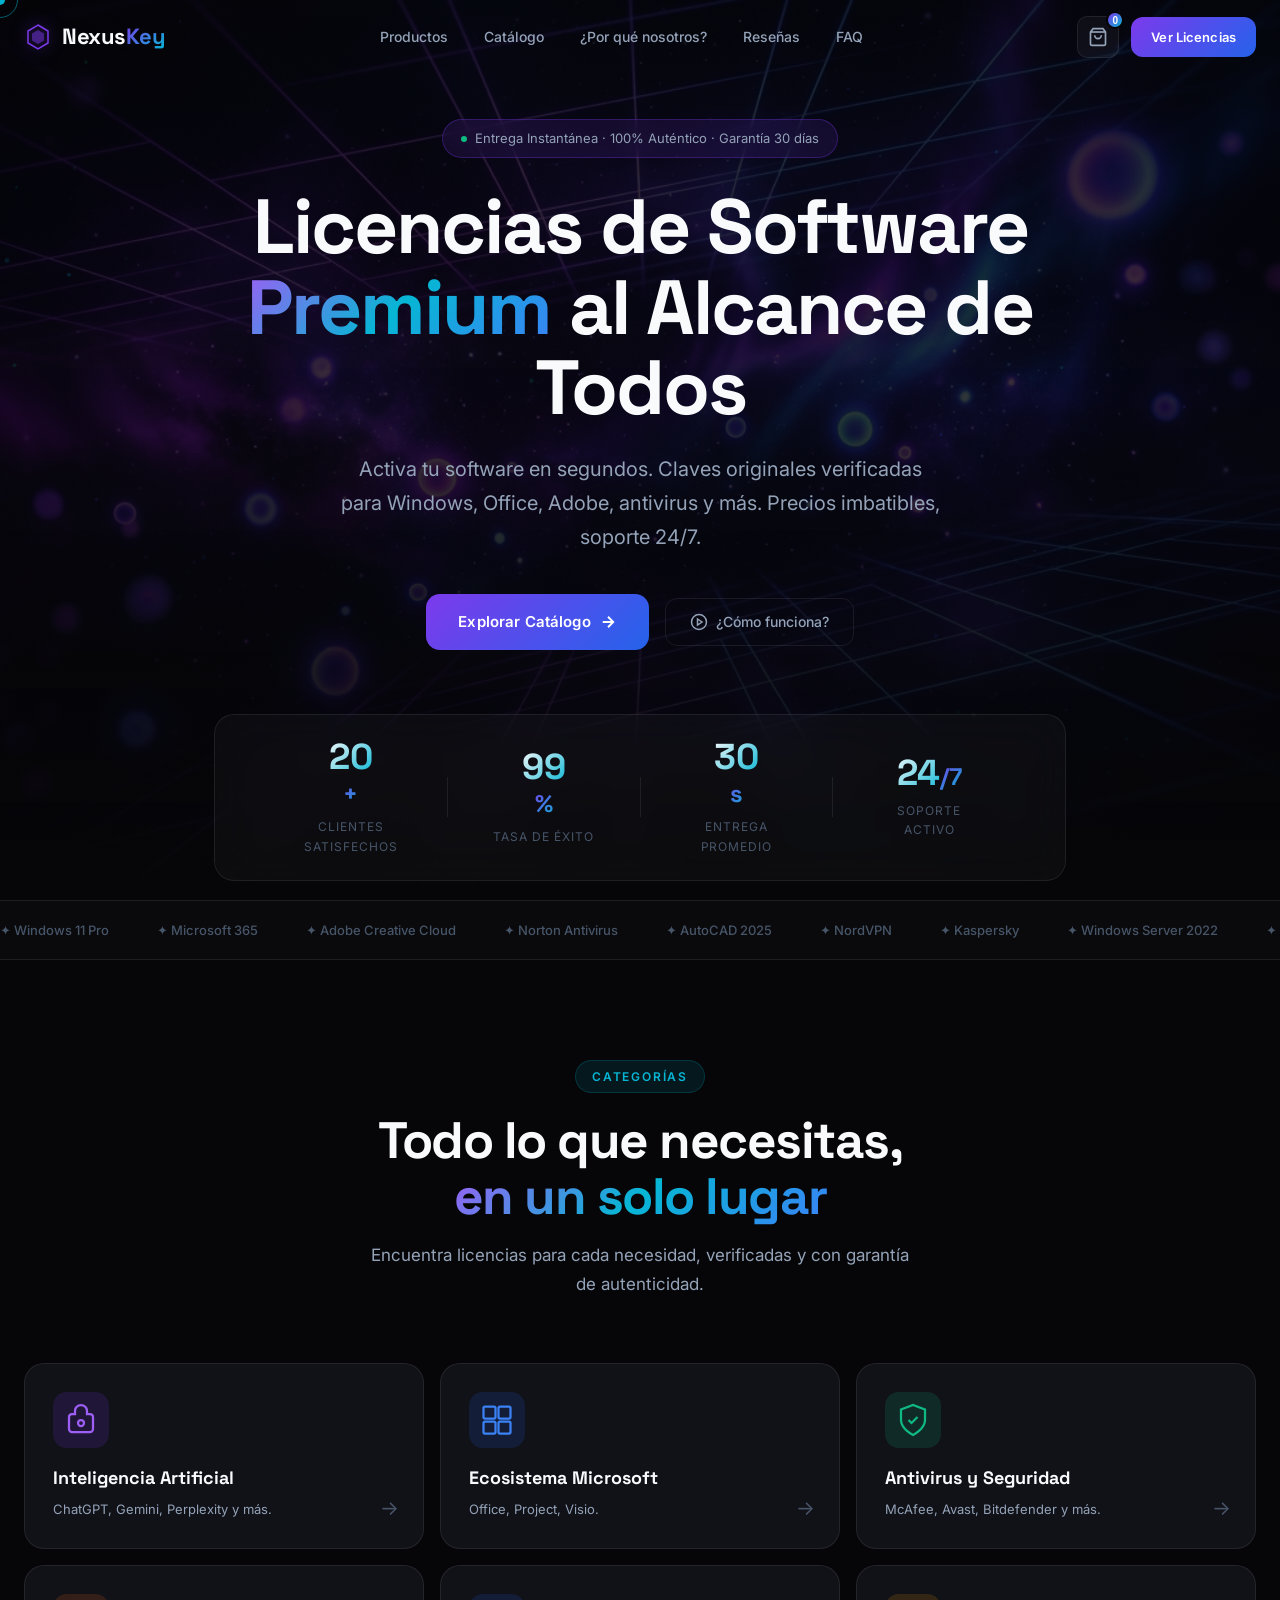
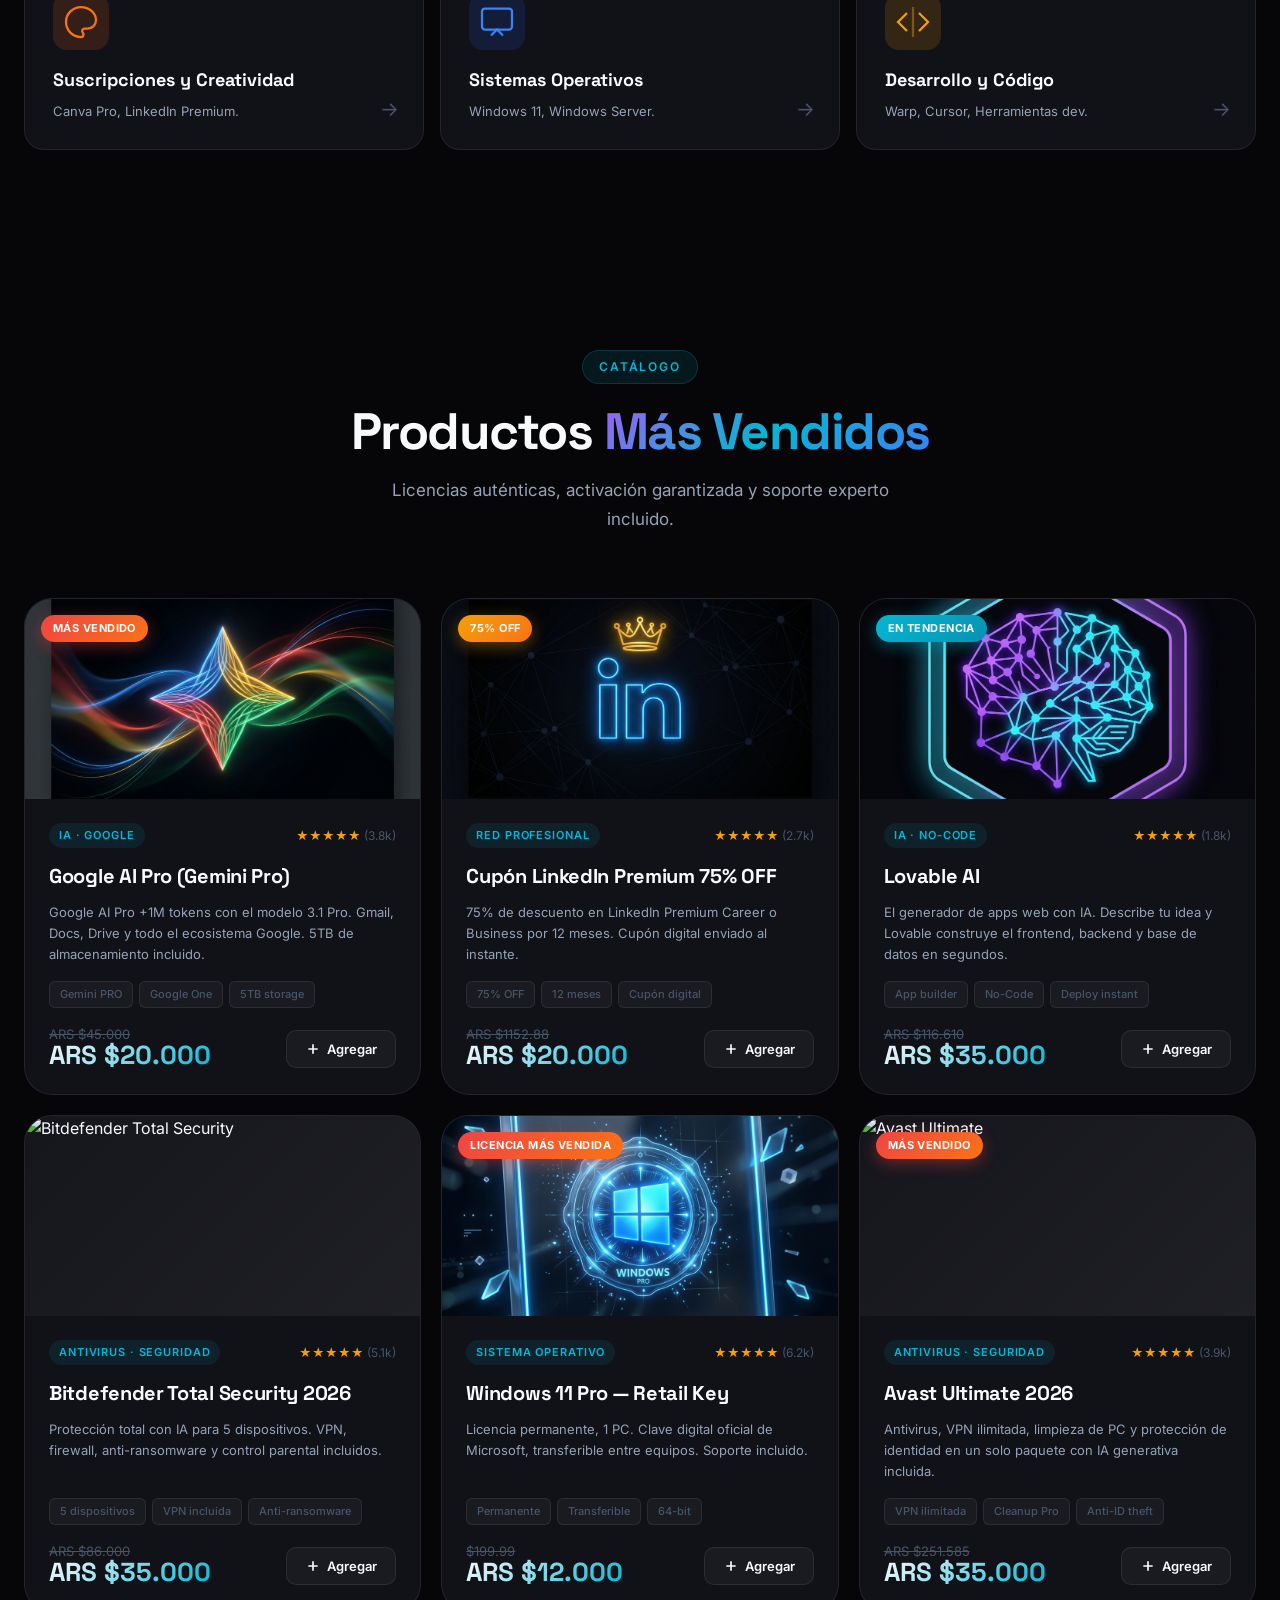
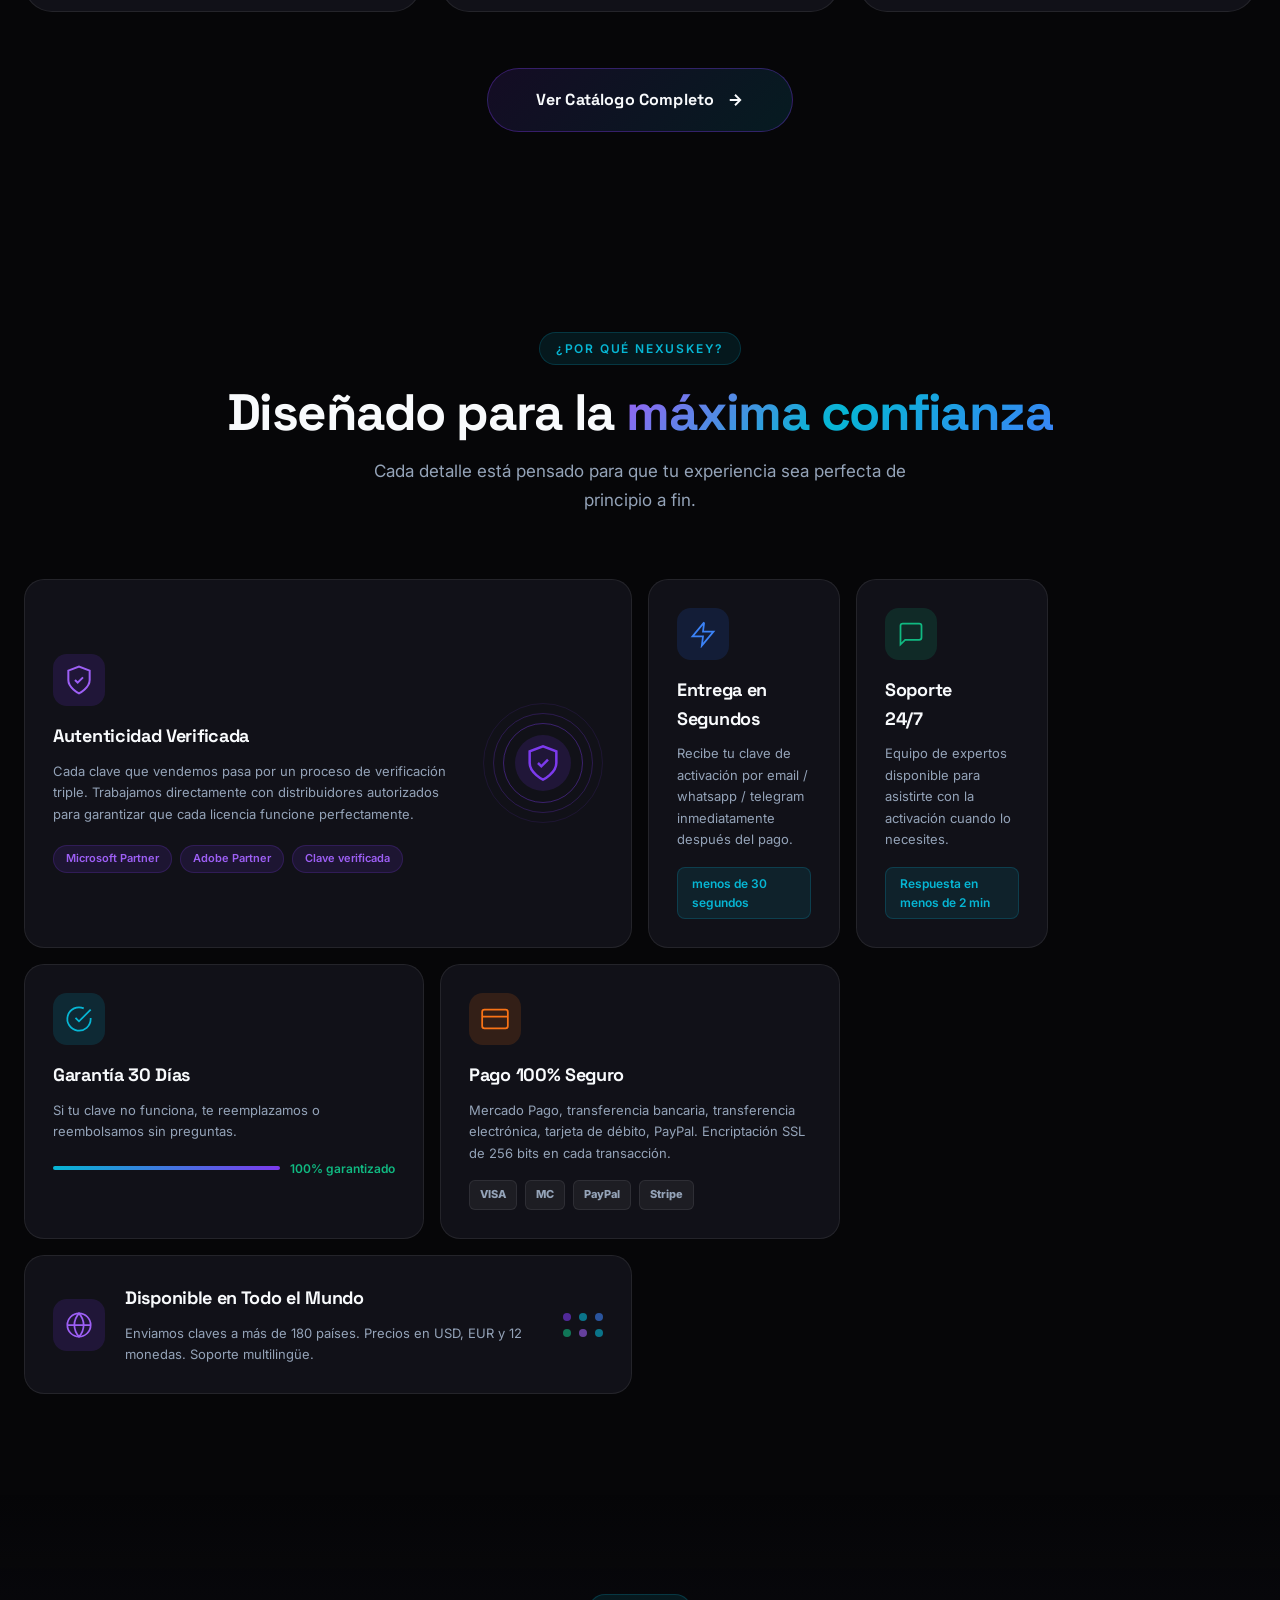
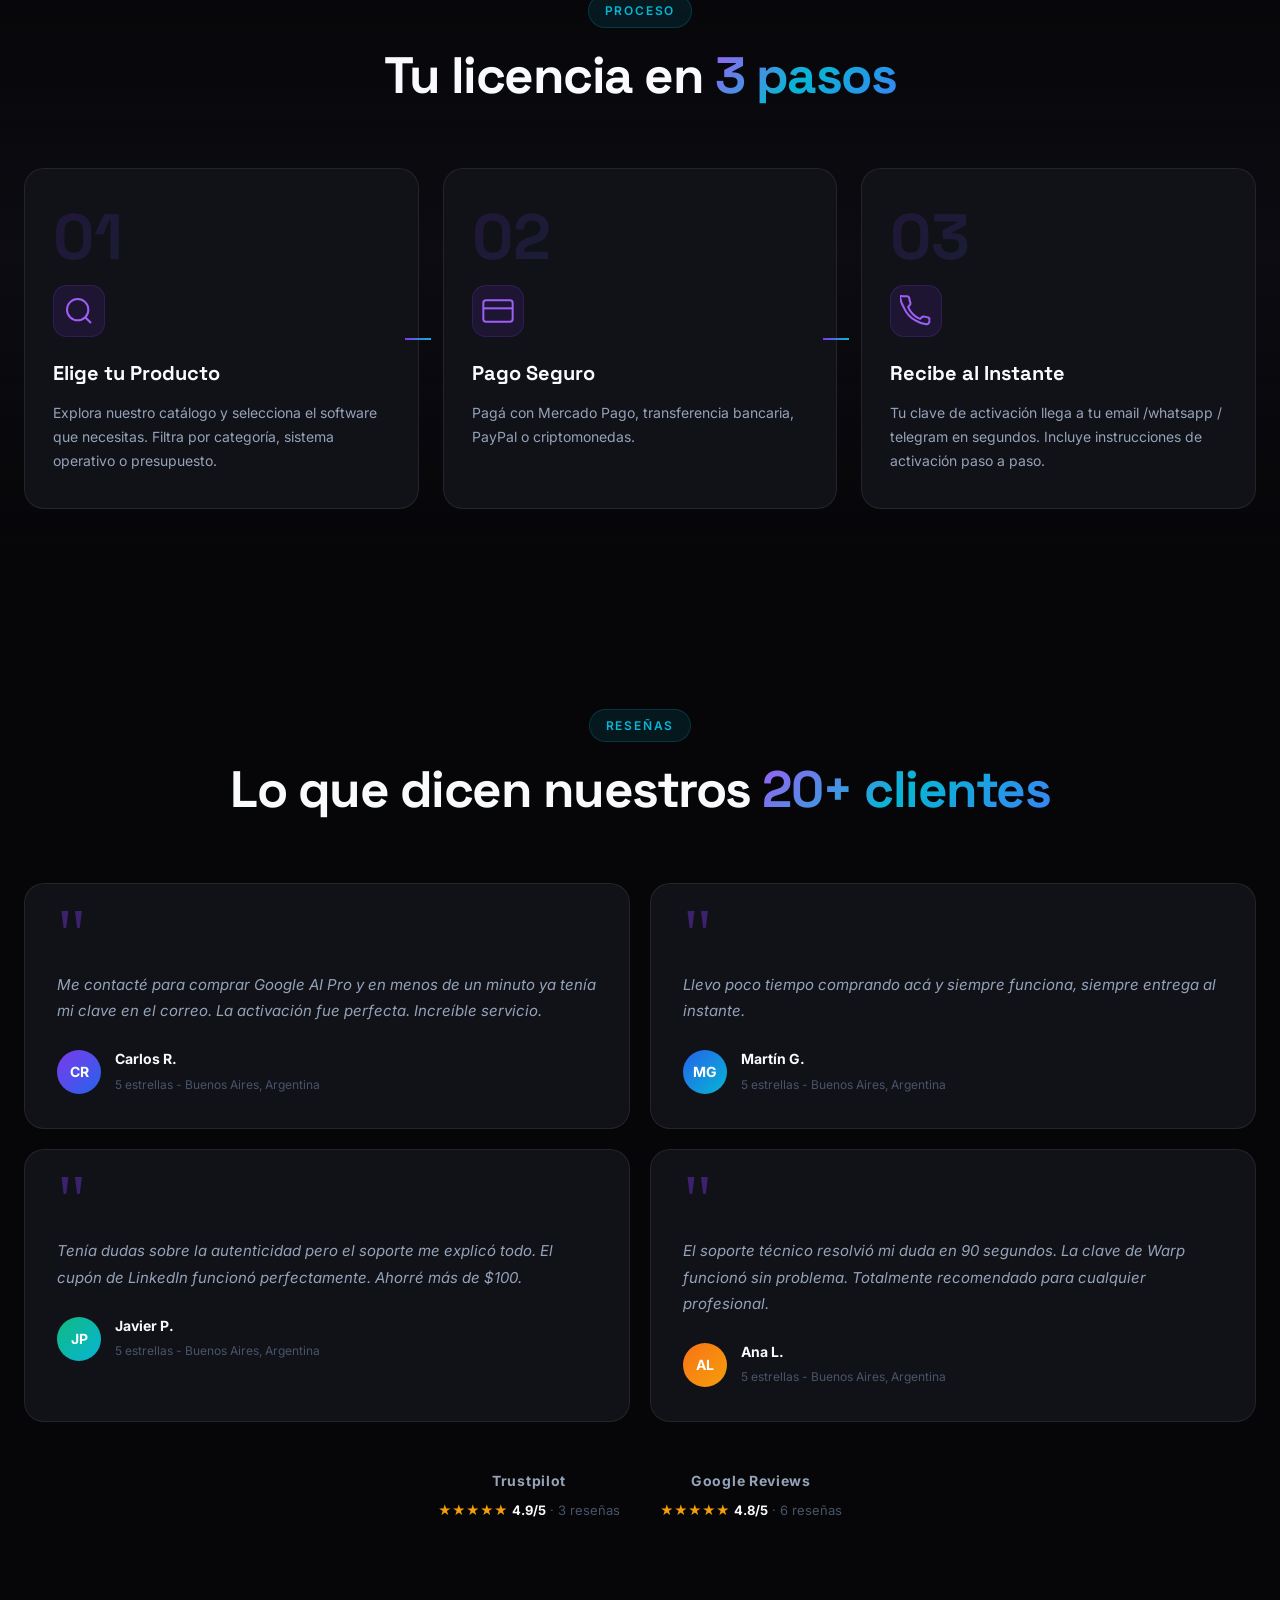
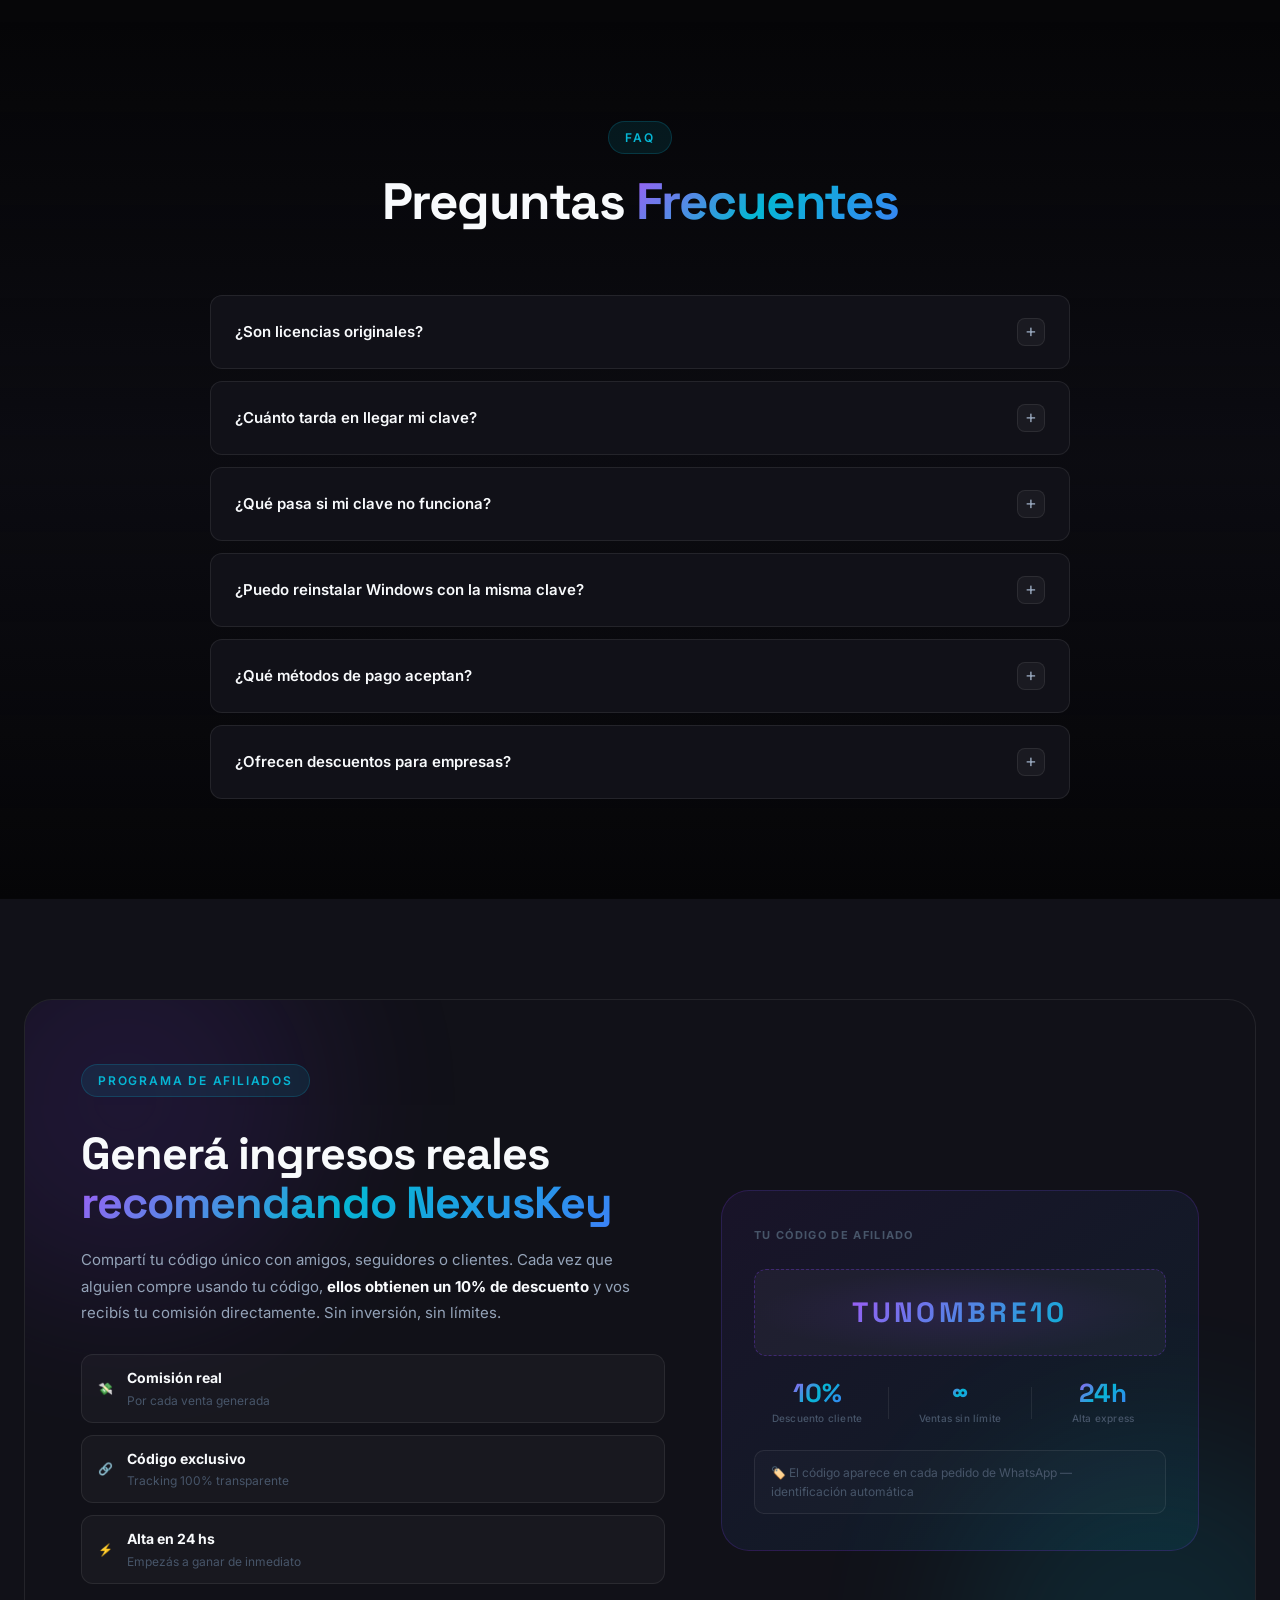
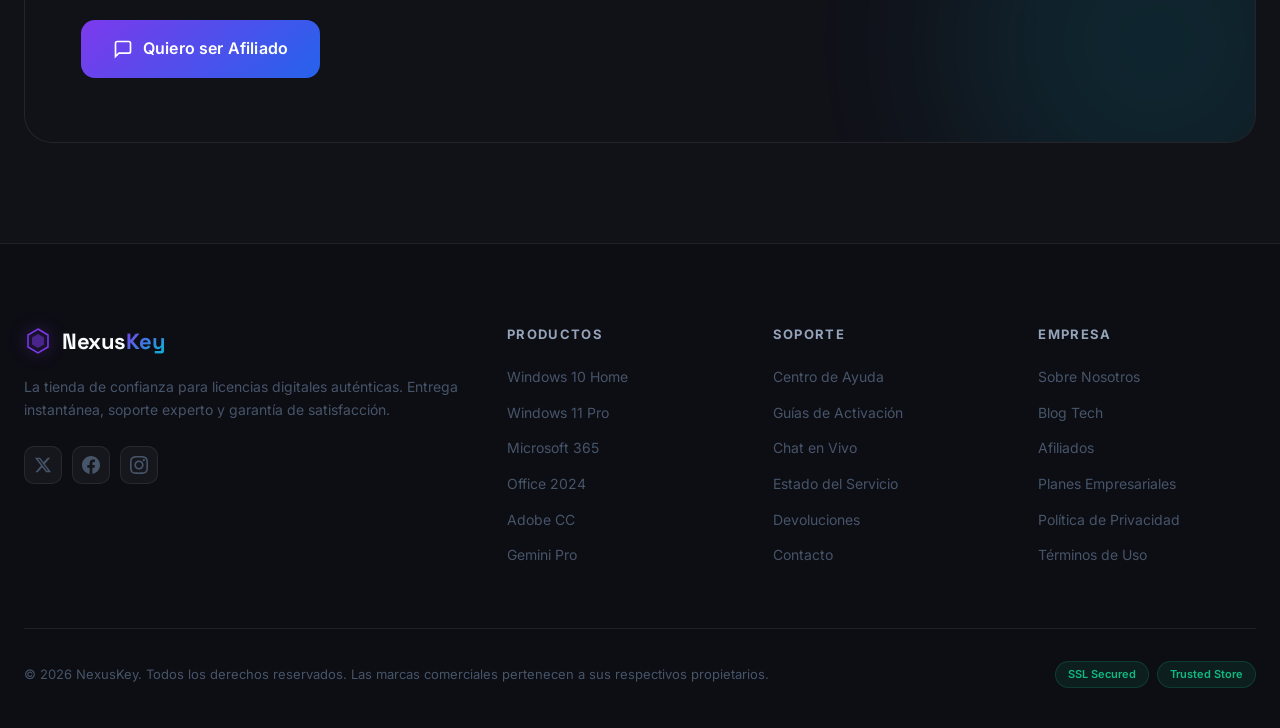
==== index.html @ c8419a20 "Tienda Web Licencias 2.2.0" ====
<!DOCTYPE html>
<html lang="es">

<head>
  <meta charset="UTF-8" />
  <meta name="viewport" content="width=device-width, initial-scale=1.0" />

  <!-- ═══ SEO ═══════════════════════════════════════════════════════════ -->
  <title>NexusKey | Software y Licencias Premium</title>
  <meta name="description" content="NexusKey - Tu tienda de confianza para licencias de software, Windows, Office, Inteligencia Artificial y Antivirus. Entrega inmediata." />
  <meta name="keywords" content="licencias, software, windows, office, antivirus, chatgpt, nexuskey" />
  <meta name="author" content="NexusKey" />

  <!-- ═══ FAVICON ════════════════════════════════════════════════════════ -->
  <link rel="icon" type="image/png" href="/assets/images/favicon.png" />
  <link rel="apple-touch-icon" href="/assets/images/favicon.png" />

  <!-- ═══ OPEN GRAPH (WhatsApp, Facebook, LinkedIn) ═════════════════════ -->
  <meta property="og:type"        content="website" />
  <meta property="og:title"       content="NexusKey | Software y Licencias Premium" />
  <meta property="og:description" content="Las mejores licencias de software y herramientas de IA con entrega inmediata. Conocé nuestro catálogo con descuentos exclusivos." />
  <meta property="og:image"       content="https://nexuskey-pi.vercel.app/assets/images/og-image.png" />
  <meta property="og:url"         content="https://nexuskey-pi.vercel.app" />
  <meta property="og:site_name"   content="NexusKey" />
  <meta property="og:locale"      content="es_AR" />

  <!-- ═══ TWITTER CARD ══════════════════════════════════════════════════ -->
  <meta name="twitter:card"        content="summary_large_image" />
  <meta name="twitter:title"       content="NexusKey | Software y Licencias Premium" />
  <meta name="twitter:description" content="Las mejores licencias de software y herramientas de IA con entrega inmediata. Conocé nuestro catálogo." />
  <meta name="twitter:image"       content="https://nexuskey-pi.vercel.app/assets/images/og-image.png" />

  <!-- ═══ FUENTES ════════════════════════════════════════════════════════ -->
  <link rel="preconnect" href="https://fonts.googleapis.com" />
  <link rel="preconnect" href="https://fonts.gstatic.com" crossorigin />
  <link href="https://fonts.googleapis.com/css2?family=Inter:wght@300;400;500;600;700;800;900&family=Space+Grotesk:wght@400;500;600;700&display=swap" rel="stylesheet" />
  <link rel="stylesheet" href="style.css" />
</head>

<body>

  <div class="cursor" id="cursor"></div>
  <div class="cursor-follower" id="cursorFollower"></div>

  <canvas id="particleCanvas"></canvas>

  <nav class="navbar" id="navbar">
    <div class="nav-inner">
      <a href="#" class="nav-logo" id="nav-logo-link">
        <div class="logo-icon">
          <svg width="28" height="28" viewBox="0 0 28 28" fill="none">
            <path d="M14 2L24 8V20L14 26L4 20V8L14 2Z" stroke="url(#hexGrad)" stroke-width="1.5" fill="none" />
            <path d="M14 7L20 10.5V17.5L14 21L8 17.5V10.5L14 7Z" fill="url(#hexFill)" opacity="0.6" />
            <defs>
              <linearGradient id="hexGrad" x1="4" y1="2" x2="24" y2="26">
                <stop offset="0%" stop-color="#7c3aed" />
                <stop offset="100%" stop-color="#06b6d4" />
              </linearGradient>
              <linearGradient id="hexFill" x1="8" y1="7" x2="20" y2="21">
                <stop offset="0%" stop-color="#7c3aed" stop-opacity="0.8" />
                <stop offset="100%" stop-color="#06b6d4" stop-opacity="0.4" />
              </linearGradient>
            </defs>
          </svg>
        </div>
        <span class="logo-text">Nexus<span class="logo-accent">Key</span></span>
      </a>

      <ul class="nav-links" id="navLinks">
        <li><a href="#productos" class="nav-link">Productos</a></li>
        <li><a href="catalogo.html" class="nav-link">Catálogo</a></li>
        <li><a href="#caracteristicas" class="nav-link">¿Por qué nosotros?</a></li>
        <li><a href="#testimonios" class="nav-link">Reseñas</a></li>
        <li><a href="#faq" class="nav-link">FAQ</a></li>
      </ul>

      <div class="nav-actions">
        <button class="btn-icon" id="cartBtn" aria-label="Carrito de compras">
          <svg width="20" height="20" viewBox="0 0 24 24" fill="none" stroke="currentColor" stroke-width="2">
            <path d="M6 2L3 6v14a2 2 0 002 2h14a2 2 0 002-2V6l-3-4z" />
            <line x1="3" y1="6" x2="21" y2="6" />
            <path d="M16 10a4 4 0 01-8 0" />
          </svg>
          <span class="cart-badge" id="cartCount">0</span>
        </button>
        <a href="#productos" class="btn-primary nav-cta">Ver Licencias</a>
        <button class="nav-hamburger" id="hamburger" aria-label="Menu">
          <span></span><span></span><span></span>
        </button>
      </div>
    </div>
  </nav>

  <section class="hero" id="hero">
    <div class="hero-bg">
      <img src="assets/hero_bg.png" alt="Fondo futurista" class="hero-bg-img" />
      <div class="hero-bg-overlay"></div>
    </div>

    <div class="hero-content">
      <div class="hero-badge animate-fade-up">
        <div class="badge-dot"></div>
        <span>Entrega Instantánea · 100% Auténtico · Garantía 30 días</span>
      </div>

      <h1 class="hero-title animate-fade-up delay-1">
        Licencias de Software
        <span class="gradient-text">Premium</span>
        al Alcance de Todos
      </h1>

      <p class="hero-subtitle animate-fade-up delay-2">
        Activa tu software en segundos. Claves originales verificadas para Windows, Office,
        Adobe, antivirus y más. Precios imbatibles, soporte 24/7.
      </p>

      <div class="hero-actions animate-fade-up delay-3">
        <a href="#productos" class="btn-primary btn-lg">
          <span>Explorar Catálogo</span>
          <svg width="18" height="18" viewBox="0 0 24 24" fill="none" stroke="currentColor" stroke-width="2.5">
            <path d="M5 12h14M12 5l7 7-7 7" />
          </svg>
        </a>
        <a href="#caracteristicas" class="btn-ghost btn-lg">
          <svg width="18" height="18" viewBox="0 0 24 24" fill="none" stroke="currentColor" stroke-width="2">
            <circle cx="12" cy="12" r="10" />
            <polygon points="10 8 16 12 10 16 10 8" />
          </svg>
          <span>¿Cómo funciona?</span>
        </a>
      </div>

      <div class="hero-stats animate-fade-up delay-4">
        <div class="stat-item">
          <span class="stat-number" data-target="20"></span><span class="stat-suffix">+</span>
          <span class="stat-label">Clientes Satisfechos</span>
        </div>
        <div class="stat-divider"></div>
        <div class="stat-item">
          <span class="stat-number" data-target="99">0</span><span class="stat-suffix">%</span>
          <span class="stat-label">Tasa de Éxito</span>
        </div>
        <div class="stat-divider"></div>
        <div class="stat-item">
          <span class="stat-number" data-target="30">0</span><span class="stat-suffix">s</span>
          <span class="stat-label">Entrega Promedio</span>
        </div>
        <div class="stat-divider"></div>
        <div class="stat-item">
          <span style="white-space: nowrap;"><span class="stat-number" data-target="24">0</span><span
              class="stat-suffix">/7</span></span>
          <span class="stat-label">Soporte Activo</span>
        </div>
      </div>
    </div>

  </section>

  <div class="trust-bar">
    <div class="trust-ticker">
      <div class="ticker-track" id="tickerTrack">
        <span class="ticker-item">&#10022; Windows 11 Pro</span>
        <span class="ticker-item">&#10022; Microsoft 365</span>
        <span class="ticker-item">&#10022; Adobe Creative Cloud</span>
        <span class="ticker-item">&#10022; Norton Antivirus</span>
        <span class="ticker-item">&#10022; AutoCAD 2025</span>
        <span class="ticker-item">&#10022; NordVPN</span>
        <span class="ticker-item">&#10022; Kaspersky</span>
        <span class="ticker-item">&#10022; Windows Server 2022</span>
        <span class="ticker-item">&#10022; Malwarebytes</span>
        <span class="ticker-item">&#10022; Bitdefender</span>
        <span class="ticker-item">&#10022; Visual Studio Pro</span>
        <span class="ticker-item">&#10022; Windows 11 Pro</span>
        <span class="ticker-item">&#10022; Microsoft 365</span>
        <span class="ticker-item">&#10022; Adobe Creative Cloud</span>
        <span class="ticker-item">&#10022; Norton Antivirus</span>
        <span class="ticker-item">&#10022; AutoCAD 2025</span>
        <span class="ticker-item">&#10022; NordVPN</span>
        <span class="ticker-item">&#10022; Kaspersky</span>
        <span class="ticker-item">&#10022; Windows Server 2022</span>
        <span class="ticker-item">&#10022; Malwarebytes</span>
        <span class="ticker-item">&#10022; Bitdefender</span>
        <span class="ticker-item">&#10022; Visual Studio Pro</span>
      </div>
    </div>
  </div>

  <section class="section" id="categorias">
    <div class="container">
      <div class="section-header">
        <span class="section-tag">Categorías</span>
        <h2 class="section-title">Todo lo que necesitas,<br><span class="gradient-text">en un solo lugar</span></h2>
        <p class="section-subtitle">Encuentra licencias para cada necesidad, verificadas y con garantía de autenticidad.
        </p>
      </div>

      <div class="bento-categories">

        <!-- Tarjeta 1 — Inteligencia Artificial -->
        <a href="catalogo.html#ia" class="bento-cat cat-ia glow-purple">
          <div class="cat-icon">
            <svg width="36" height="36" viewBox="0 0 24 24" fill="none" stroke="currentColor" stroke-width="1.5">
              <path d="M12 2a4 4 0 014 4v2h2a2 2 0 012 2v8a2 2 0 01-2 2H6a2 2 0 01-2-2v-8a2 2 0 012-2h2V6a4 4 0 014-4z"/>
              <circle cx="12" cy="14" r="2"/>
            </svg>
          </div>
          <h3>Inteligencia Artificial</h3>
          <p>ChatGPT, Gemini, Perplexity y más.</p>
          <div class="cat-arrow">&#8594;</div>
        </a>

        <!-- Tarjeta 2 — Ecosistema Microsoft -->
        <a href="catalogo.html#microsoft" class="bento-cat cat-office glow-blue">
          <div class="cat-icon">
            <svg width="36" height="36" viewBox="0 0 24 24" fill="none" stroke="currentColor" stroke-width="1.5">
              <rect x="3" y="3" width="8" height="8" rx="1"/>
              <rect x="13" y="3" width="8" height="8" rx="1"/>
              <rect x="3" y="13" width="8" height="8" rx="1"/>
              <rect x="13" y="13" width="8" height="8" rx="1"/>
            </svg>
          </div>
          <h3>Ecosistema Microsoft</h3>
          <p>Office, Project, Visio.</p>
          <div class="cat-arrow">&#8594;</div>
        </a>

        <!-- Tarjeta 3 — Antivirus y Seguridad -->
        <a href="catalogo.html#antivirus" class="bento-cat cat-security glow-green">
          <div class="cat-icon">
            <svg width="36" height="36" viewBox="0 0 24 24" fill="none" stroke="currentColor" stroke-width="1.5">
              <path d="M12 22s8-4 8-10V5l-8-3-8 3v7c0 6 8 10 8 10z"/>
              <polyline points="9 12 11 14 15 10"/>
            </svg>
          </div>
          <h3>Antivirus y Seguridad</h3>
          <p>McAfee, Avast, Bitdefender y más.</p>
          <div class="cat-arrow">&#8594;</div>
        </a>

        <!-- Tarjeta 4 — Suscripciones y Creatividad -->
        <a href="catalogo.html#creatividad" class="bento-cat cat-creative glow-orange">
          <div class="cat-icon">
            <svg width="36" height="36" viewBox="0 0 24 24" fill="none" stroke="currentColor" stroke-width="1.5">
              <path d="M12 2C6.5 2 2 6.5 2 12s4.5 10 10 10c.926 0 1.648-.746 1.648-1.688 0-.437-.18-.835-.437-1.125-.29-.289-.438-.652-.438-1.125a1.64 1.64 0 011.668-1.668h1.996c3.051 0 5.555-2.503 5.555-5.554C21.965 6.012 17.461 2 12 2z"/>
            </svg>
          </div>
          <h3>Suscripciones y Creatividad</h3>
          <p>Canva Pro, LinkedIn Premium.</p>
          <div class="cat-arrow">&#8594;</div>
        </a>

        <!-- Tarjeta 5 — Sistemas Operativos -->
        <a href="catalogo.html#sistemas-operativos" class="bento-cat cat-os glow-cyan">
          <div class="cat-icon">
            <svg width="36" height="36" viewBox="0 0 24 24" fill="none" stroke="currentColor" stroke-width="1.5">
              <rect x="2" y="3" width="20" height="14" rx="2"/>
              <polyline points="8 21 12 17 16 21"/>
            </svg>
          </div>
          <h3>Sistemas Operativos</h3>
          <p>Windows 11, Windows Server.</p>
          <div class="cat-arrow">&#8594;</div>
        </a>

        <!-- Tarjeta 6 — Desarrollo y Código -->
        <a href="catalogo.html#desarrollo" class="bento-cat cat-dev glow-gold">
          <div class="cat-icon">
            <svg width="36" height="36" viewBox="0 0 24 24" fill="none" stroke="currentColor" stroke-width="1.5">
              <polyline points="16 18 22 12 16 6"/>
              <polyline points="8 6 2 12 8 18"/>
              <line x1="12" y1="2" x2="12" y2="22" opacity="0.4"/>
            </svg>
          </div>
          <h3>Desarrollo y Código</h3>
          <p>Warp, Cursor, Herramientas dev.</p>
          <div class="cat-arrow">&#8594;</div>
        </a>

      </div>
    </div>
  </section>

  <section class="section" id="productos">
    <div class="container">
      <div class="section-header">
        <span class="section-tag">Catálogo</span>
        <h2 class="section-title">Productos <span class="gradient-text">Más Vendidos</span></h2>
        <p class="section-subtitle">Licencias auténticas, activación garantizada y soporte experto incluido.</p>
      </div>


      <!-- ═══════════════════════════════════════════════
           GRID ESTÁTICO — 6 PRODUCTOS · 2 FILAS DE 3
           Sin pestañas · Sin filtrado · Siempre visible
      ═══════════════════════════════════════════════ -->
      <div class="products-grid" id="productsGrid">

        <!-- ╔══════════ FILA 1 — DESTACADOS ══════════╗ -->

        <!-- 1 · Google AI Pro (Gemini Pro) | MÁS VENDIDO -->
        <div class="product-card glow-card-blue" id="prod-gemini"
          data-qv-name="Google AI Pro (Gemini Pro)"
          data-qv-tag="IA · Google"
          data-qv-stars="5" data-qv-reviews="3.8k"
          data-qv-price="20000" data-qv-old-price="20.00"
          data-qv-img="assets/product_gemini.png"
          data-qv-glow="blue"
          data-qv-desc="Accedé al modelo Gemini PRO de Google con más de 1M de tokens de contexto. Integración nativa con Gmail, Docs, Drive, Sheets y Meet. Incluye Google One con 5TB de almacenamiento en la nube."
          data-qv-features="Modelo Gemini PRO|Más de 1M tokens de contexto|Integrado con Gmail, Drive, Docs|5TB de almacenamiento Google Drive|Activación inmediata|Garantía 30 días|Soporte personalizado 24/7|Planes de 1 / 3 / 6 /  12 Meses de suscripción">
          <div class="product-badge badge-hot">Más Vendido</div>
          <div class="product-img-wrap">
            <img src="assets/product_gemini.png" alt="Google AI Pro (Gemini Pro)" class="product-img" loading="lazy" />
            <div class="product-img-glow blue"></div>
            <div class="qv-hover-trigger">
              <svg width="18" height="18" viewBox="0 0 24 24" fill="none" stroke="currentColor" stroke-width="2"><path d="M1 12s4-8 11-8 11 8 11 8-4 8-11 8-11-8-11-8z"/><circle cx="12" cy="12" r="3"/></svg>
              Vista Rápida
            </div>
          </div>
          <div class="product-info">
            <div class="product-meta">
              <span class="product-tag">IA · Google</span>
              <div class="product-stars">&#9733;&#9733;&#9733;&#9733;&#9733; <span>(3.8k)</span></div>
            </div>
            <h3 class="product-name">Google AI Pro (Gemini Pro)</h3>
            <p class="product-desc">Google AI Pro +1M tokens con el modelo 3.1 Pro. Gmail, Docs, Drive y todo el ecosistema Google. 5TB de almacenamiento incluido.</p>
            <div class="product-features">
              <span>Gemini PRO</span><span>Google One</span><span>5TB storage</span>
            </div>
            <div class="product-footer">
              <div class="product-price">
                <span class="price-old">ARS $45.000</span>
                <span class="price-current">ARS $20.000</span>
              </div>
              <button class="btn-add-cart" onclick="event.stopPropagation(); addToCart('Google AI Pro (Gemini Pro)', 20000, this)" id="btn-gemini">
                <svg width="16" height="16" viewBox="0 0 24 24" fill="none" stroke="currentColor" stroke-width="2.5"><path d="M12 5v14M5 12h14" /></svg>
                Agregar
              </button>
            </div>
          </div>
        </div>

        <!-- 2 · Cupón LinkedIn Premium 75% OFF -->
        <div class="product-card glow-card-gold" id="prod-linkedin"
          data-qv-name="Cupón LinkedIn Premium 75% OFF — 12 Meses"
          data-qv-tag="Red Profesional · Suscripción"
          data-qv-stars="5" data-qv-reviews="2.7k"
          data-qv-price="20000" data-qv-old-price="539.88"
          data-qv-img="assets/product_linkedin.png"
          data-qv-glow="gold"
          data-qv-desc="Cupón de descuento exclusivo del 75% para LinkedIn Premium Career o Business. Válido por 12 meses completos. Aplica en cuentas nuevas y en muchas cuentas existentes elegibles."
          data-qv-features="75% de descuento sobre el precio oficial|Válido para LinkedIn Premium Career|Válido para LinkedIn Premium Business|12 meses de acceso completo|InMail y quién vio tu perfil|Cupón digital enviado al instante|Garantía 30 días">
          <div class="product-badge badge-sale">75% OFF</div>
          <div class="product-img-wrap">
            <img src="assets/product_linkedin.png" alt="LinkedIn Premium 75% OFF" class="product-img" loading="lazy" />
            <div class="product-img-glow gold"></div>
            <div class="qv-hover-trigger">
              <svg width="18" height="18" viewBox="0 0 24 24" fill="none" stroke="currentColor" stroke-width="2"><path d="M1 12s4-8 11-8 11 8 11 8-4 8-11 8-11-8-11-8z"/><circle cx="12" cy="12" r="3"/></svg>
              Vista Rápida
            </div>
          </div>
          <div class="product-info">
            <div class="product-meta">
              <span class="product-tag">Red Profesional</span>
              <div class="product-stars">&#9733;&#9733;&#9733;&#9733;&#9733; <span>(2.7k)</span></div>
            </div>
            <h3 class="product-name">Cupón LinkedIn Premium 75% OFF</h3>
            <p class="product-desc">75% de descuento en LinkedIn Premium Career o Business por 12 meses. Cupón digital enviado al instante.</p>
            <div class="product-features">
              <span>75% OFF</span><span>12 meses</span><span>Cupón digital</span>
            </div>
            <div class="product-footer">
              <div class="product-price">
                <span class="price-old">ARS $1152.88</span>
                <span class="price-current">ARS $20.000</span>
              </div>
              <button class="btn-add-cart" onclick="event.stopPropagation(); addToCart('LinkedIn Premium 75% OFF 12 Meses', 19.99, this)" id="btn-linkedin">
                <svg width="16" height="16" viewBox="0 0 24 24" fill="none" stroke="currentColor" stroke-width="2.5"><path d="M12 5v14M5 12h14" /></svg>
                Agregar
              </button>
            </div>
          </div>
        </div>

        <!-- 3 · Lovable AI | EN TENDENCIA -->
        <div class="product-card glow-card-orange" id="prod-lovable"
          data-qv-name="Lovable AI"
          data-qv-tag="IA · No-Code"
          data-qv-stars="5" data-qv-reviews="1.8k"
          data-qv-price="35000" data-qv-old-price="60.00"
          data-qv-img="assets/cat_ia.png"
          data-qv-glow="orange"
          data-qv-desc="Lovable AI convierte ideas en apps web completas con una sola descripción. Sin escribir código, genera frontends, backends y bases de datos en segundos. El generador de apps con IA número 1 del mundo."
          data-qv-features="Genera apps web completas con texto|Frontend + backend + base de datos|Deploy automático en la nube|Edición en tiempo real con IA|Integración con GitHub|Activación inmediata|Garantía 30 días|12 Meses de Suscripción">
          <div class="product-badge badge-trend">En Tendencia</div>
          <div class="product-img-wrap">
            <img src="assets/cat_ia.png" alt="Lovable AI" class="product-img" loading="lazy" />
            <div class="product-img-glow orange"></div>
            <div class="qv-hover-trigger">
              <svg width="18" height="18" viewBox="0 0 24 24" fill="none" stroke="currentColor" stroke-width="2"><path d="M1 12s4-8 11-8 11 8 11 8-4 8-11 8-11-8-11-8z"/><circle cx="12" cy="12" r="3"/></svg>
              Vista Rápida
            </div>
          </div>
          <div class="product-info">
            <div class="product-meta">
              <span class="product-tag">IA · No-Code</span>
              <div class="product-stars">&#9733;&#9733;&#9733;&#9733;&#9733; <span>(1.8k)</span></div>
            </div>
            <h3 class="product-name">Lovable AI</h3>
            <p class="product-desc">El generador de apps web con IA. Describe tu idea y Lovable construye el frontend, backend y base de datos en segundos.</p>
            <div class="product-features">
              <span>App builder</span><span>No-Code</span><span>Deploy instant</span>
            </div>
            <div class="product-footer">
              <div class="product-price">
                <span class="price-old">ARS $116.610</span>
                <span class="price-current">ARS $35.000</span>
              </div>
              <button class="btn-add-cart" onclick="event.stopPropagation(); addToCart('Lovable AI', 19.99, this)" id="btn-lovable">
                <svg width="16" height="16" viewBox="0 0 24 24" fill="none" stroke="currentColor" stroke-width="2.5"><path d="M12 5v14M5 12h14" /></svg>
                Agregar
              </button>
            </div>
          </div>
        </div>

        <!-- ╔══════════ FILA 2 — SEGURIDAD Y SISTEMAS ══════════╗ -->

        <!-- 4 · Bitdefender Total Security -->
        <div class="product-card glow-card-blue" id="prod-bitdefender"
          data-qv-name="Bitdefender Total Security 2026"
          data-qv-tag="Antivirus · Seguridad"
          data-qv-stars="5" data-qv-reviews="5.1k"
          data-qv-price="35000" data-qv-old-price="49.99"
          data-qv-img="assets/cat_security.png"
          data-qv-glow="blue"
          data-qv-desc="La protección total de Bitdefender para 2026. Detección de amenazas en tiempo real con motor de IA, VPN integrada, firewall avanzado, protección anti-ransomware y control parental. Compatible con Windows, macOS, iOS y Android."
          data-qv-features="Motor IA antimalware en tiempo real|Protección anti-ransomware avanzada|VPN incluida (200MB/día)|Firewall bidireccional|Control parental|5 dispositivos — 1 año|Activación inmediata|Garantía 30 días">
          <div class="product-img-wrap">
            <img src="https://iowacitytechnologyservices.com/wp-content/uploads/2015/09/20150921mo0211-bitdefender-logo-page.jpg?w=1080" alt="Bitdefender Total Security" class="product-img" loading="lazy" />
            <div class="product-img-glow blue"></div>
            <div class="qv-hover-trigger">
              <svg width="18" height="18" viewBox="0 0 24 24" fill="none" stroke="currentColor" stroke-width="2"><path d="M1 12s4-8 11-8 11 8 11 8-4 8-11 8-11-8-11-8z"/><circle cx="12" cy="12" r="3"/></svg>
              Vista Rápida
            </div>
          </div>
          <div class="product-info">
            <div class="product-meta">
              <span class="product-tag">Antivirus · Seguridad</span>
              <div class="product-stars">&#9733;&#9733;&#9733;&#9733;&#9733; <span>(5.1k)</span></div>
            </div>
            <h3 class="product-name">Bitdefender Total Security 2026</h3>
            <p class="product-desc">Protección total con IA para 5 dispositivos. VPN, firewall, anti-ransomware y control parental incluidos.</p>
            <div class="product-features">
              <span>5 dispositivos</span><span>VPN incluida</span><span>Anti-ransomware</span>
            </div>
            <div class="product-footer">
              <div class="product-price">
                <span class="price-old">ARS $86.000</span>
                <span class="price-current">ARS $35.000</span>
              </div>
              <button class="btn-add-cart" onclick="event.stopPropagation(); addToCart('Bitdefender Total Security 2026', 19.99, this)" id="btn-bitdefender">
                <svg width="16" height="16" viewBox="0 0 24 24" fill="none" stroke="currentColor" stroke-width="2.5"><path d="M12 5v14M5 12h14" /></svg>
                Agregar
              </button>
            </div>
          </div>
        </div>

        <!-- 5 · Windows 11 Pro — Retail Key | LICENCIA MÁS VENDIDA -->
        <div class="product-card glow-card-cyan" id="prod-win11"
          data-qv-name="Windows 11 Pro — Retail Key"
          data-qv-tag="Sistema Operativo"
          data-qv-stars="5" data-qv-reviews="6.2k"
          data-qv-price="12000" data-qv-old-price="199.99"
          data-qv-img="assets/product_windows.png"
          data-qv-glow="cyan"
          data-qv-desc="Licencia retail permanente de Windows 11 Pro para 1 PC. Activación 100% oficial vía Microsoft. Clave transferible: podés reinstalar en el mismo equipo cuantas veces necesitás."
          data-qv-features="Licencia permanente (de por vida)|Clave transferible entre reinstalaciones|Activación oficial por Microsoft|Soporte para actualizaciones futuras|BitLocker y Remote Desktop incluidos|Activación inmediata vía email|Garantía 30 días de devolución">
          <div class="product-badge badge-hot">Licencia más vendida</div>
          <div class="product-img-wrap">
            <img src="assets/product_windows.png" alt="Windows 11 Pro" class="product-img" loading="lazy" />
            <div class="product-img-glow cyan"></div>
            <div class="qv-hover-trigger">
              <svg width="18" height="18" viewBox="0 0 24 24" fill="none" stroke="currentColor" stroke-width="2"><path d="M1 12s4-8 11-8 11 8 11 8-4 8-11 8-11-8-11-8z"/><circle cx="12" cy="12" r="3"/></svg>
              Vista Rápida
            </div>
          </div>
          <div class="product-info">
            <div class="product-meta">
              <span class="product-tag">Sistema Operativo</span>
              <div class="product-stars">&#9733;&#9733;&#9733;&#9733;&#9733; <span>(6.2k)</span></div>
            </div>
            <h3 class="product-name">Windows 11 Pro — Retail Key</h3>
            <p class="product-desc">Licencia permanente, 1 PC. Clave digital oficial de Microsoft, transferible entre equipos. Soporte incluido.</p>
            <div class="product-features">
              <span>Permanente</span><span>Transferible</span><span>64-bit</span>
            </div>
            <div class="product-footer">
              <div class="product-price">
                <span class="price-old">$199.99</span>
                <span class="price-current">ARS $12.000</span>
              </div>
              <button class="btn-add-cart" onclick="event.stopPropagation(); addToCart('Windows 11 Pro Retail Key', 24.99, this)" id="btn-win11">
                <svg width="16" height="16" viewBox="0 0 24 24" fill="none" stroke="currentColor" stroke-width="2.5"><path d="M12 5v14M5 12h14" /></svg>
                Agregar
              </button>
            </div>
          </div>
        </div>

        <!-- 6 · Avast Ultimate | MÁS VENDIDO -->
        <div class="product-card glow-card-orange" id="prod-avast"
          data-qv-name="Avast Ultimate 2026"
          data-qv-tag="Antivirus · Seguridad"
          data-qv-stars="5" data-qv-reviews="3.9k"
          data-qv-price="35000" data-qv-old-price="109.99"
          data-qv-img="assets/cat_security.png"
          data-qv-glow="orange"
          data-qv-desc="Avast Ultimate 2026 combina antivirus galardonado, VPN privada, limpiador de PC y protector de identidad en un solo paquete. IA generativa integrada para detección proactiva de amenazas de nueva generación."
          data-qv-features="Antivirus con IA generativa|VPN privada ilimitada|Avast Cleanup Premium|Protección de identidad|Anti-phishing y anti-spyware|1 dispositivo — 1 año|Activación inmediata|Garantía 30 días">
          <div class="product-badge badge-hot">Más Vendido</div>
          <div class="product-img-wrap">
            <img src="https://m.media-amazon.com/images/I/71OC0114DIL._AC_UF1000,1000_QL80_.jpg" alt="Avast Ultimate" class="product-img" loading="lazy" />
            <div class="product-img-glow orange"></div>
            <div class="qv-hover-trigger">
              <svg width="18" height="18" viewBox="0 0 24 24" fill="none" stroke="currentColor" stroke-width="2"><path d="M1 12s4-8 11-8 11 8 11 8-4 8-11 8-11-8-11-8z"/><circle cx="12" cy="12" r="3"/></svg>
              Vista Rápida
            </div>
          </div>
          <div class="product-info">
            <div class="product-meta">
              <span class="product-tag">Antivirus · Seguridad</span>
              <div class="product-stars">&#9733;&#9733;&#9733;&#9733;&#9733; <span>(3.9k)</span></div>
            </div>
            <h3 class="product-name">Avast Ultimate 2026</h3>
            <p class="product-desc">Antivirus, VPN ilimitada, limpieza de PC y protección de identidad en un solo paquete con IA generativa incluida.</p>
            <div class="product-features">
              <span>VPN ilimitada</span><span>Cleanup Pro</span><span>Anti-ID theft</span>
            </div>
            <div class="product-footer">
              <div class="product-price">
                <span class="price-old">ARS $251.585</span>
                <span class="price-current">ARS $35.000</span>
              </div>
              <button class="btn-add-cart" onclick="event.stopPropagation(); addToCart('Avast Ultimate 2026', 17.99, this)" id="btn-avast">
                <svg width="16" height="16" viewBox="0 0 24 24" fill="none" stroke="currentColor" stroke-width="2.5"><path d="M12 5v14M5 12h14" /></svg>
                Agregar
              </button>
            </div>
          </div>
        </div>

      </div>


      <!-- CTA — Ver Catálogo Completo -->
      <div class="products-cta">
        <a href="catalogo.html" class="btn-catalog-cta">
          <span>Ver Catálogo Completo</span>
          <svg width="18" height="18" viewBox="0 0 24 24" fill="none" stroke="currentColor" stroke-width="2.5">
            <path d="M5 12h14M12 5l7 7-7 7" />
          </svg>
        </a>
      </div>
    </div>
  </section>

  <section class="section" id="caracteristicas">
    <div class="container">
      <div class="section-header">
        <span class="section-tag">¿Por qué NexusKey?</span>
        <h2 class="section-title">Diseñado para la <span class="gradient-text">máxima confianza</span></h2>
        <p class="section-subtitle">Cada detalle está pensado para que tu experiencia sea perfecta de principio a fin.
        </p>
      </div>

      <div class="bento-features">

        <div class="bento-feat feat-large glow-card-purple">
          <div class="feat-content">
            <div class="feat-icon purple">
              <svg width="32" height="32" viewBox="0 0 24 24" fill="none" stroke="currentColor" stroke-width="1.5">
                <path d="M12 22s8-4 8-10V5l-8-3-8 3v7c0 6 8 10 8 10z" />
                <polyline points="9 12 11 14 15 10" />
              </svg>
            </div>
            <h3>Autenticidad Verificada</h3>
            <p>Cada clave que vendemos pasa por un proceso de verificación triple. Trabajamos directamente con
              distribuidores autorizados para garantizar que cada licencia funcione perfectamente.</p>
            <div class="feat-tags">
              <span>Microsoft Partner</span>
              <span>Adobe Partner</span>
              <span>Clave verificada</span>
            </div>
          </div>
          <div class="feat-visual">
            <div class="shield-animation">
              <div class="shield-ring ring-1"></div>
              <div class="shield-ring ring-2"></div>
              <div class="shield-ring ring-3"></div>
              <div class="shield-core">
                <svg width="40" height="40" viewBox="0 0 24 24" fill="none" stroke="url(#shieldGrad)"
                  stroke-width="1.5">
                  <path d="M12 22s8-4 8-10V5l-8-3-8 3v7c0 6 8 10 8 10z" />
                  <polyline points="9 12 11 14 15 10" />
                  <defs>
                    <linearGradient id="shieldGrad" x1="4" y1="2" x2="20" y2="22">
                      <stop offset="0%" stop-color="#7c3aed" />
                      <stop offset="100%" stop-color="#06b6d4" />
                    </linearGradient>
                  </defs>
                </svg>
              </div>
            </div>
          </div>
        </div>

        <div class="bento-feat feat-sm glow-card-blue">
          <div class="feat-icon blue">
            <svg width="28" height="28" viewBox="0 0 24 24" fill="none" stroke="currentColor" stroke-width="1.5">
              <polyline points="13 2 3 14 12 14 11 22 21 10 12 10 13 2" />
            </svg>
          </div>
          <h3>Entrega en<br>Segundos</h3>
          <p>Recibe tu clave de activación por email / whatsapp / telegram inmediatamente después del pago.</p>
          <div class="mini-stat">menos de 30 segundos</div>
        </div>

        <div class="bento-feat feat-sm glow-card-green">
          <div class="feat-icon green">
            <svg width="28" height="28" viewBox="0 0 24 24" fill="none" stroke="currentColor" stroke-width="1.5">
              <path d="M21 15a2 2 0 01-2 2H7l-4 4V5a2 2 0 012-2h14a2 2 0 012 2z" />
            </svg>
          </div>
          <h3>Soporte<br>24/7</h3>
          <p>Equipo de expertos disponible para asistirte con la activación cuando lo necesites.</p>
          <div class="mini-stat">Respuesta en menos de 2 min</div>
        </div>

        <div class="bento-feat feat-med glow-card-cyan">
          <div class="feat-icon cyan">
            <svg width="28" height="28" viewBox="0 0 24 24" fill="none" stroke="currentColor" stroke-width="1.5">
              <path d="M22 11.08V12a10 10 0 11-5.93-9.14" />
              <polyline points="22 4 12 14.01 9 11.01" />
            </svg>
          </div>
          <h3>Garantía 30 Días</h3>
          <p>Si tu clave no funciona, te reemplazamos o reembolsamos sin preguntas.</p>
          <div class="guarantee-bar">
            <div class="guarantee-progress"></div>
            <span>100% garantizado</span>
          </div>
        </div>

        <div class="bento-feat feat-med glow-card-orange">
          <div class="feat-icon orange">
            <svg width="28" height="28" viewBox="0 0 24 24" fill="none" stroke="currentColor" stroke-width="1.5">
              <rect x="1" y="4" width="22" height="16" rx="2" ry="2" />
              <line x1="1" y1="10" x2="23" y2="10" />
            </svg>
          </div>
          <h3>Pago 100% Seguro</h3>
          <p>Mercado Pago, transferencia bancaria, transferencia electrónica, tarjeta de débito, PayPal. Encriptación SSL de 256 bits en cada transacción.</p>
          <div class="payment-icons">
            <span class="pay-icon">VISA</span>
            <span class="pay-icon">MC</span>
            <span class="pay-icon">PayPal</span>
            <span class="pay-icon">Stripe</span>
          </div>
        </div>

        <div class="bento-feat feat-wide glow-card-purple">
          <div class="feat-content-wide">
            <div class="feat-icon purple">
              <svg width="28" height="28" viewBox="0 0 24 24" fill="none" stroke="currentColor" stroke-width="1.5">
                <circle cx="12" cy="12" r="10" />
                <line x1="2" y1="12" x2="22" y2="12" />
                <path d="M12 2a15.3 15.3 0 014 10 15.3 15.3 0 01-4 10 15.3 15.3 0 01-4-10 15.3 15.3 0 014-10z" />
              </svg>
            </div>
            <div>
              <h3>Disponible en Todo el Mundo</h3>
              <p>Enviamos claves a más de 180 países. Precios en USD, EUR y 12 monedas. Soporte multilingüe.</p>
            </div>
          </div>
          <div class="globe-dots">
            <div class="dot d1"></div>
            <div class="dot d2"></div>
            <div class="dot d3"></div>
            <div class="dot d4"></div>
            <div class="dot d5"></div>
            <div class="dot d6"></div>
          </div>
        </div>

      </div>
    </div>
  </section>

  <section class="section section-alt" id="proceso">
    <div class="container">
      <div class="section-header">
        <span class="section-tag">Proceso</span>
        <h2 class="section-title">Tu licencia en <span class="gradient-text">3 pasos</span></h2>
      </div>

      <div class="steps-grid">
        <div class="step-card">
          <div class="step-number">01</div>
          <div class="step-icon">
            <svg width="32" height="32" viewBox="0 0 24 24" fill="none" stroke="currentColor" stroke-width="1.5">
              <circle cx="11" cy="11" r="8" />
              <path d="m21 21-4.35-4.35" />
            </svg>
          </div>
          <h3>Elige tu Producto</h3>
          <p>Explora nuestro catálogo y selecciona el software que necesitas. Filtra por categoría, sistema operativo o
            presupuesto.</p>
          <div class="step-line"></div>
        </div>

        <div class="step-card">
          <div class="step-number">02</div>
          <div class="step-icon">
            <svg width="32" height="32" viewBox="0 0 24 24" fill="none" stroke="currentColor" stroke-width="1.5">
              <rect x="1" y="4" width="22" height="16" rx="2" />
              <line x1="1" y1="10" x2="23" y2="10" />
            </svg>
          </div>
          <h3>Pago Seguro</h3>
          <p>Pagá con Mercado Pago, transferencia bancaria, PayPal o criptomonedas.</p>
          <div class="step-line"></div>
        </div>

        <div class="step-card">
          <div class="step-number">03</div>
          <div class="step-icon">
            <svg width="32" height="32" viewBox="0 0 24 24" fill="none" stroke="currentColor" stroke-width="1.5">
              <path
                d="M22 16.92v3a2 2 0 01-2.18 2 19.79 19.79 0 01-8.63-3.07A19.5 19.5 0 013.07 9.81a19.79 19.79 0 01-3.07-8.72A2 2 0 012 1h3a2 2 0 012 1.72 12.84 12.84 0 00.7 2.81 2 2 0 01-.45 2.11L6.09 8.91A16 16 0 0015.09 17.91l1.27-1.26a2 2 0 012.11-.45 12.84 12.84 0 002.81.7A2 2 0 0122 18.92z" />
            </svg>
          </div>
          <h3>Recibe al Instante</h3>
          <p>Tu clave de activación llega a tu email /whatsapp / telegram en segundos. Incluye instrucciones de activación paso a paso.</p>
        </div>
      </div>
    </div>
  </section>

  <section class="section" id="testimonios">
    <div class="container">
      <div class="section-header">
        <span class="section-tag">Reseñas</span>
        <h2 class="section-title">Lo que dicen nuestros <span class="gradient-text">20+ clientes</span></h2>
      </div>

      <div class="testimonials-grid">

        <div class="testimonial-card glow-card-purple">
          <div class="testimonial-quote">"</div>
          <p>Me contacté para comprar Google AI Pro y en menos de un minuto ya tenía mi clave en el correo. La activación fue perfecta.
            Increíble servicio.</p>
          <div class="testimonial-author">
            <div class="author-avatar av1">CR</div>
            <div class="author-info">
              <strong>Carlos R.</strong>
              <span>5 estrellas - Buenos Aires, Argentina</span>
            </div>
          </div>
        </div>

        <div class="testimonial-card glow-card-blue">
          <div class="testimonial-quote">"</div>
          <p>Llevo poco tiempo comprando acá y siempre funciona, siempre entrega al instante.</p>
          <div class="testimonial-author">
            <div class="author-avatar av2">MG</div>
            <div class="author-info">
              <strong>Martín G.</strong>
              <span>5 estrellas - Buenos Aires, Argentina</span>
            </div>
          </div>
        </div>

        <div class="testimonial-card glow-card-green">
          <div class="testimonial-quote">"</div>
          <p>Tenía dudas sobre la autenticidad pero el soporte me explicó todo. El cupón de LinkedIn funcionó perfectamente. Ahorré
            más de $100.</p>
          <div class="testimonial-author">
            <div class="author-avatar av3">JP</div>
            <div class="author-info">
              <strong>Javier P.</strong>
              <span>5 estrellas - Buenos Aires, Argentina</span>
            </div>
          </div>
        </div>

        <div class="testimonial-card glow-card-cyan">
          <div class="testimonial-quote">"</div>
          <p>El soporte técnico resolvió mi duda en 90 segundos. La clave de Warp funcionó sin problema. Totalmente
            recomendado para cualquier profesional.</p>
          <div class="testimonial-author">
            <div class="author-avatar av4">AL</div>
            <div class="author-info">
              <strong>Ana L.</strong>
              <span>5 estrellas - Buenos Aires, Argentina</span>
            </div>
          </div>
        </div>

      </div>

      <div class="trust-scores">
        <div class="trust-score-item">
          <span class="trust-platform-label">Trustpilot</span>
          <div class="trust-rating">&#9733;&#9733;&#9733;&#9733;&#9733; <strong>4.9/5</strong> <span>· 3
              reseñas</span></div>
        </div>
        <div class="trust-score-item">
          <span class="trust-platform-label">Google Reviews</span>
          <div class="trust-rating">&#9733;&#9733;&#9733;&#9733;&#9733; <strong>4.8/5</strong> <span>· 6
              reseñas</span></div>
        </div>
      </div>
    </div>
  </section>

  <section class="section section-alt" id="faq">
    <div class="container">
      <div class="section-header">
        <span class="section-tag">FAQ</span>
        <h2 class="section-title">Preguntas <span class="gradient-text">Frecuentes</span></h2>
      </div>

      <div class="faq-grid">
        <div class="faq-item" onclick="toggleFaq(this)" id="faq1">
          <div class="faq-question">
            <span>¿Son licencias originales?</span>
            <div class="faq-icon">+</div>
          </div>
          <div class="faq-answer">
            <p>Todas nuestras licencias son 100% originales, obtenidas a través de distribuidores
              autorizados. No vendemos software crackeado. Puedes verificar la autenticidad directamente en el sitio
              oficial del fabricante.</p>
          </div>
        </div>

        <div class="faq-item" onclick="toggleFaq(this)" id="faq2">
          <div class="faq-question">
            <span>¿Cuánto tarda en llegar mi clave?</span>
            <div class="faq-icon">+</div>
          </div>
          <div class="faq-answer">
            <p>La entrega es completamente automática e instantánea. En menos de 60 segundos de confirmar tu pago,
              recibirás tu clave de activación en el email que registraste.</p>
          </div>
        </div>

        <div class="faq-item" onclick="toggleFaq(this)" id="faq3">
          <div class="faq-question">
            <span>¿Qué pasa si mi clave no funciona?</span>
            <div class="faq-icon">+</div>
          </div>
          <div class="faq-answer">
            <p>Tienes 30 días de garantía completa. Si tu clave no funciona, primero te enviamos una nueva clave de
              reemplazo de inmediato. Si el problema persiste, gestionamos el reembolso total sin cuestionamientos.</p>
          </div>
        </div>

        <div class="faq-item" onclick="toggleFaq(this)" id="faq4">
          <div class="faq-question">
            <span>¿Puedo reinstalar Windows con la misma clave?</span>
            <div class="faq-icon">+</div>
          </div>
          <div class="faq-answer">
            <p>Sí. Las licencias de Windows son permanentes y están vinculadas a tu cuenta Microsoft. Puedes reinstalar
              el sistema operativo en el mismo hardware tantas veces como necesites.</p>
          </div>
        </div>

        <div class="faq-item" onclick="toggleFaq(this)" id="faq5">
          <div class="faq-question">
            <span>¿Qué métodos de pago aceptan?</span>
            <div class="faq-icon">+</div>
          </div>
          <div class="faq-answer">
            <p>Aceptamos Mercado Pago, billeteras virtuales, tarjetas de débito Visa, Mastercard, American Express, PayPal, criptomonedas (Bitcoin, Ethereum, USDT) y
              transferencia bancaria. Todos los pagos son procesados por Stripe con encriptación SSL de 256 bits.</p>
          </div>
        </div>

        <div class="faq-item" onclick="toggleFaq(this)" id="faq6">
          <div class="faq-question">
            <span>¿Ofrecen descuentos para empresas?</span>
            <div class="faq-icon">+</div>
          </div>
          <div class="faq-answer">
            <p>Sí, tenemos planes corporativos con descuentos de hasta + del 30% para compras de 5+ licencias. Contáctanos
              por el chat o email para obtener una cotización personalizada.</p>
          </div>
        </div>
      </div>
    </div>
  </section>

  <!-- ═══════════════════════════════════════════════════════
       SECCIÓN PROGRAMA DE AFILIADOS
  ═══════════════════════════════════════════════════════ -->
  <section class="section affiliate-section" id="afiliados">
    <div class="container">
      <div class="affiliate-box">

        <!-- Orbs decorativos de glow -->
        <div class="affiliate-orb orb-left"></div>
        <div class="affiliate-orb orb-right"></div>

        <div class="affiliate-layout">

          <!-- Columna izquierda: contenido -->
          <div class="affiliate-content">
            <span class="section-tag">Programa de Afiliados</span>
            <h2 class="affiliate-title">
              Generá ingresos reales<br>
              <span class="gradient-text">recomendando NexusKey</span>
            </h2>
            <p class="affiliate-desc">
              Compartí tu código único con amigos, seguidores o clientes. Cada vez
              que alguien compre usando tu código, <strong>ellos obtienen un 10% de descuento</strong>
              y vos recibís tu comisión directamente. Sin inversión, sin límites.
            </p>

            <!-- Beneficios en 3 pills -->
            <div class="affiliate-benefits">
              <div class="aff-benefit">
                <span class="aff-benefit-icon">💸</span>
                <div>
                  <strong>Comisión real</strong>
                  <span>Por cada venta generada</span>
                </div>
              </div>
              <div class="aff-benefit">
                <span class="aff-benefit-icon">🔗</span>
                <div>
                  <strong>Código exclusivo</strong>
                  <span>Tracking 100% transparente</span>
                </div>
              </div>
              <div class="aff-benefit">
                <span class="aff-benefit-icon">⚡</span>
                <div>
                  <strong>Alta en 24 hs</strong>
                  <span>Empezás a ganar de inmediato</span>
                </div>
              </div>
            </div>

            <a
              href="https://wa.me/5491131678989?text=Hola%2C%20quiero%20unirme%20al%20programa%20de%20afiliados%20de%20NexusKey%20para%20generar%20ingresos"
              target="_blank"
              rel="noopener noreferrer"
              class="btn-primary btn-lg affiliate-cta"
              id="btn-afiliados"
            >
              <svg width="20" height="20" viewBox="0 0 24 24" fill="none" stroke="currentColor" stroke-width="2">
                <path d="M21 15a2 2 0 01-2 2H7l-4 4V5a2 2 0 012-2h14a2 2 0 012 2z"/>
              </svg>
              Quiero ser Afiliado
            </a>
          </div>

          <!-- Columna derecha: tarjeta de código de ejemplo -->
          <div class="affiliate-card-preview">
            <div class="aff-preview-label">Tu código de afiliado</div>
            <div class="aff-code-display">
              <span class="aff-code-text">TUNOMBRE10</span>
              <div class="aff-code-glow"></div>
            </div>
            <div class="aff-preview-stats">
              <div class="aff-stat">
                <span class="aff-stat-num gradient-text">10%</span>
                <span class="aff-stat-label">Descuento cliente</span>
              </div>
              <div class="aff-stat-divider"></div>
              <div class="aff-stat">
                <span class="aff-stat-num gradient-text">∞</span>
                <span class="aff-stat-label">Ventas sin límite</span>
              </div>
              <div class="aff-stat-divider"></div>
              <div class="aff-stat">
                <span class="aff-stat-num gradient-text">24h</span>
                <span class="aff-stat-label">Alta express</span>
              </div>
            </div>
            <div class="aff-preview-note">
              🏷️ El código aparece en cada pedido de WhatsApp — identificación automática
            </div>
          </div>

        </div>
      </div>
    </div>
  </section>

  <footer class="footer">
    <div class="container">
      <div class="footer-grid">
        <div class="footer-brand">
          <a href="#" class="nav-logo">
            <div class="logo-icon">
              <svg width="28" height="28" viewBox="0 0 28 28" fill="none">
                <path d="M14 2L24 8V20L14 26L4 20V8L14 2Z" stroke="url(#hexGrad2)" stroke-width="1.5" fill="none" />
                <path d="M14 7L20 10.5V17.5L14 21L8 17.5V10.5L14 7Z" fill="url(#hexFill2)" opacity="0.6" />
                <defs>
                  <linearGradient id="hexGrad2" x1="4" y1="2" x2="24" y2="26">
                    <stop offset="0%" stop-color="#7c3aed" />
                    <stop offset="100%" stop-color="#06b6d4" />
                  </linearGradient>
                  <linearGradient id="hexFill2" x1="8" y1="7" x2="20" y2="21">
                    <stop offset="0%" stop-color="#7c3aed" stop-opacity="0.8" />
                    <stop offset="100%" stop-color="#06b6d4" stop-opacity="0.4" />
                  </linearGradient>
                </defs>
              </svg>
            </div>
            <span class="logo-text">Nexus<span class="logo-accent">Key</span></span>
          </a>
          <p class="footer-desc">La tienda de confianza para licencias digitales auténticas. Entrega instantánea,
            soporte experto y garantía de satisfacción.</p>
          <div class="footer-social">
            <a href="#" class="social-link" aria-label="Twitter">
              <svg width="18" height="18" viewBox="0 0 24 24" fill="currentColor">
                <path
                  d="M18.244 2.25h3.308l-7.227 8.26 8.502 11.24H16.17l-5.214-6.817L4.99 21.75H1.68l7.73-8.835L1.254 2.25H8.08l4.713 6.231zm-1.161 17.52h1.833L7.084 4.126H5.117z" />
              </svg>
            </a>
            <a href="#" class="social-link" aria-label="Facebook">
              <svg width="18" height="18" viewBox="0 0 24 24" fill="currentColor">
                <path
                  d="M24 12.073c0-6.627-5.373-12-12-12s-12 5.373-12 12c0 5.99 4.388 10.954 10.125 11.854v-8.385H7.078v-3.47h3.047V9.43c0-3.007 1.792-4.669 4.533-4.669 1.312 0 2.686.235 2.686.235v2.953H15.83c-1.491 0-1.956.925-1.956 1.874v2.25h3.328l-.532 3.47h-2.796v8.385C19.612 23.027 24 18.062 24 12.073z" />
              </svg>
            </a>
            <a href="#" class="social-link" aria-label="Instagram">
              <svg width="18" height="18" viewBox="0 0 24 24" fill="currentColor">
                <path
                  d="M12 2.163c3.204 0 3.584.012 4.85.07 3.252.148 4.771 1.691 4.919 4.919.058 1.265.069 1.645.069 4.849 0 3.205-.012 3.584-.069 4.849-.149 3.225-1.664 4.771-4.919 4.919-1.266.058-1.644.07-4.85.07-3.204 0-3.584-.012-4.849-.07-3.26-.149-4.771-1.699-4.919-4.92-.058-1.265-.07-1.644-.07-4.849 0-3.204.013-3.583.07-4.849.149-3.227 1.664-4.771 4.919-4.919 1.266-.057 1.645-.069 4.849-.069zm0-2.163c-3.259 0-3.667.014-4.947.072-4.358.2-6.78 2.618-6.98 6.98-.059 1.281-.073 1.689-.073 4.948 0 3.259.014 3.668.072 4.948.2 4.358 2.618 6.78 6.98 6.98 1.281.058 1.689.072 4.948.072 3.259 0 3.668-.014 4.948-.072 4.354-.2 6.782-2.618 6.979-6.98.059-1.28.073-1.689.073-4.948 0-3.259-.014-3.667-.072-4.947-.196-4.354-2.617-6.78-6.979-6.98-1.281-.059-1.69-.073-4.949-.073zm0 5.838c-3.403 0-6.162 2.759-6.162 6.162s2.759 6.163 6.162 6.163 6.162-2.759 6.162-6.163c0-3.403-2.759-6.162-6.162-6.162zm0 10.162c-2.209 0-4-1.79-4-4 0-2.209 1.791-4 4-4s4 1.791 4 4c0 2.21-1.791 4-4 4zm6.406-11.845c-.796 0-1.441.645-1.441 1.44s.645 1.44 1.441 1.44c.795 0 1.439-.645 1.439-1.44s-.644-1.44-1.439-1.44z" />
              </svg>
            </a>
          </div>
        </div>

        <div class="footer-col">
          <h4>Productos</h4>
          <ul>
            <li><a href="#">Windows 10 Home</a></li>
            <li><a href="#">Windows 11 Pro</a></li>
            <li><a href="#">Microsoft 365</a></li>
            <li><a href="#">Office 2024</a></li>
            <li><a href="#">Adobe CC</a></li>
            <li><a href="#">Gemini Pro</a></li>
          </ul>
        </div>

        <div class="footer-col">
          <h4>Soporte</h4>
          <ul>
            <li><a href="centro-ayuda.html">Centro de Ayuda</a></li>
            <li><a href="guias-activacion.html">Guías de Activación</a></li>
            <li><a href="contacto.html">Chat en Vivo</a></li>
            <li><a href="estado-servicio.html">Estado del Servicio</a></li>
            <li><a href="devoluciones.html">Devoluciones</a></li>
            <li><a href="contacto.html">Contacto</a></li>
          </ul>
        </div>

        <div class="footer-col">
          <h4>Empresa</h4>
          <ul>
            <li><a href="sobre-nosotros.html">Sobre Nosotros</a></li>
            <li><a href="blog-tech.html">Blog Tech</a></li>
            <li><a href="#">Afiliados</a></li>
            <li><a href="planes-empresariales.html">Planes Empresariales</a></li>
            <li><a href="politica-privacidad.html">Política de Privacidad</a></li>
            <li><a href="terminos-uso.html">Términos de Uso</a></li>
          </ul>
        </div>
      </div>

      <div class="footer-bottom">
        <p>© 2026 NexusKey. Todos los derechos reservados. Las marcas comerciales pertenecen a sus respectivos
          propietarios.</p>
        <div class="footer-badges">
          <span class="security-badge">SSL Secured</span>
          <span class="security-badge">Trusted Store</span>
        </div>
      </div>
    </div>
  </footer>

  <div class="cart-overlay" id="cartOverlay" onclick="closeCart()"></div>
  <div class="cart-drawer" id="cartDrawer">
    <div class="cart-header">
      <h3>Tu Carrito</h3>
      <button class="cart-close" onclick="closeCart()" aria-label="Cerrar carrito">x</button>
    </div>
    <div class="cart-items" id="cartItems">
      <div class="cart-empty">
        <svg width="64" height="64" viewBox="0 0 24 24" fill="none" stroke="currentColor" stroke-width="1"
          opacity="0.3">
          <path d="M6 2L3 6v14a2 2 0 002 2h14a2 2 0 002-2V6l-3-4z" />
          <line x1="3" y1="6" x2="21" y2="6" />
          <path d="M16 10a4 4 0 01-8 0" />
        </svg>
        <p>Tu carrito está vacío</p>
        <a href="#productos" onclick="closeCart()">Explorar productos</a>
      </div>
    </div>
    <div class="cart-footer">
      <div class="cart-total">
        <span>Total</span>
        <span class="cart-total-price" id="cartTotal">$0.00</span>
      </div>
      <button class="btn-primary" style="width:100%;justify-content:center;" onclick="checkout()">
        Finalizar Compra
        <svg width="16" height="16" viewBox="0 0 24 24" fill="none" stroke="currentColor" stroke-width="2.5">
          <path d="M5 12h14M12 5l7 7-7 7" />
        </svg>
      </button>
    </div>
  </div>

  <div class="toast-container" id="toastContainer"></div>

  <!-- ══════════════════════════════════════
       QUICK VIEW MODAL
  ══════════════════════════════════════ -->
  <div class="qv-overlay" id="qvOverlay" role="dialog" aria-modal="true" aria-labelledby="qvTitle">
    <div class="qv-modal glow-card-blue" id="qvModal">

      <!-- Botón cerrar -->
      <button class="qv-close" id="qvClose" aria-label="Cerrar vista rápida">
        <svg width="18" height="18" viewBox="0 0 24 24" fill="none" stroke="currentColor" stroke-width="2.5">
          <line x1="18" y1="6" x2="6" y2="18"/><line x1="6" y1="6" x2="18" y2="18"/>
        </svg>
      </button>

      <div class="qv-layout">

        <!-- ── Columna Izquierda: Imagen ── -->
        <div class="qv-media">
          <div class="qv-img-wrap">
            <img id="qvImg" src="" alt="" class="qv-img" />
            <div class="qv-img-glow-el" id="qvImgGlow"></div>
          </div>
          <div class="qv-trust-badges">
            <div class="qv-trust-item">
              <svg width="15" height="15" viewBox="0 0 24 24" fill="none" stroke="currentColor" stroke-width="2"><path d="M12 22s8-4 8-10V5l-8-3-8 3v7c0 6 8 10 8 10z"/><polyline points="9 12 11 14 15 10"/></svg>
              Pago 100% Seguro
            </div>
            <div class="qv-trust-item">
              <svg width="15" height="15" viewBox="0 0 24 24" fill="none" stroke="currentColor" stroke-width="2"><polygon points="13 2 3 14 12 14 11 22 21 10 12 10 13 2"/></svg>
              Entrega Inmediata
            </div>
            <div class="qv-trust-item">
              <svg width="15" height="15" viewBox="0 0 24 24" fill="none" stroke="currentColor" stroke-width="2"><path d="M21 15a2 2 0 01-2 2H7l-4 4V5a2 2 0 012-2h14a2 2 0 012 2z"/></svg>
              Soporte 24/7
            </div>
            <div class="qv-trust-item">
              <svg width="15" height="15" viewBox="0 0 24 24" fill="none" stroke="currentColor" stroke-width="2"><path d="M23 7l-7 5 7 5V7z"/><rect x="1" y="5" width="15" height="14" rx="2" ry="2"/></svg>
              Garantía 30 días
            </div>
          </div>
        </div>

        <!-- ── Columna Derecha: Detalles ── -->
        <div class="qv-details">

          <div class="qv-meta">
            <span class="qv-tag" id="qvTag"></span>
            <div class="qv-stars" id="qvStars"></div>
          </div>

          <h2 class="qv-title" id="qvTitle"></h2>
          <p class="qv-desc" id="qvDesc"></p>

          <!-- Lista de beneficios -->
          <div class="qv-features-block">
            <h4 class="qv-features-title">
              <svg width="16" height="16" viewBox="0 0 24 24" fill="none" stroke="currentColor" stroke-width="2.5"><polyline points="9 11 12 14 22 4"/><path d="M21 12v7a2 2 0 01-2 2H5a2 2 0 01-2-2V5a2 2 0 012-2h11"/></svg>
              ¿Qué incluye?
            </h4>
            <ul class="qv-feature-list" id="qvFeatureList"></ul>
          </div>

          <!-- Bloque de precios -->
          <div class="qv-pricing-block">
            <div class="qv-price-row official">
              <span class="qv-price-label"> Precio (USD) tienda oficial bruto (sin impuestos):</span>
              <span class="qv-price-old" id="qvOldPrice"></span>
            </div>
            <div class="qv-price-row ours">
              <span class="qv-price-label"> Nuestro precio:</span>
              <div class="qv-price-ours-wrap">
                <span class="qv-price-current" id="qvCurrentPrice"></span>
                <span class="qv-discount-badge" id="qvDiscount"></span>
              </div>
            </div>
          </div>

          <!-- CTA -->
          <button class="btn-primary btn-lg qv-btn-cart" id="qvBtnCart">
            <svg width="20" height="20" viewBox="0 0 24 24" fill="none" stroke="currentColor" stroke-width="2.5">
              <path d="M6 2L3 6v14a2 2 0 002 2h14a2 2 0 002-2V6l-3-4z"/>
              <line x1="3" y1="6" x2="21" y2="6"/>
              <path d="M16 10a4 4 0 01-8 0"/>
            </svg>
            Agregar al Carrito
          </button>
          <a href="catalogo.html" class="qv-catalog-link">
            Ver catálogo completo
            <svg width="14" height="14" viewBox="0 0 24 24" fill="none" stroke="currentColor" stroke-width="2.5"><path d="M5 12h14M12 5l7 7-7 7"/></svg>
          </a>

        </div><!-- /qv-details -->
      </div><!-- /qv-layout -->
    </div><!-- /qv-modal -->
  </div><!-- /qv-overlay -->

  <script src="app.js"></script>
  <script>
    // Init: garantiza que todos los productos sean visibles al cargar
    // Corre sincrónicamente después de app.js, con el DOM ya completo
    (function() {
      var grid = document.getElementById('productsGrid');
      if (!grid) return;
      var cards = grid.querySelectorAll('.product-card');
      cards.forEach(function(card) {
        card.style.display = '';
        card.classList.remove('hidden');
      });
    })();
  </script>
</body>

</html>
---- style.css ----
/* ========================================
   NEXUSKEY — Premium Software Store CSS
   Dark Mode · Bento Grid · Glow Effects
   ======================================== */

/* ---- FONTS & RESET ---- */
@import url('https://fonts.googleapis.com/css2?family=Inter:wght@300;400;500;600;700;800;900&family=Space+Grotesk:wght@400;500;600;700&display=swap');

*, *::before, *::after {
  box-sizing: border-box;
  margin: 0;
  padding: 0;
}

html {
  scroll-behavior: smooth;
  scroll-padding-top: 80px;
}

:root {
  /* Color Palette */
  --bg-primary: #060608;
  --bg-secondary: #0d0d14;
  --bg-card: #111118;
  --bg-card-hover: #16161f;
  --surface: rgba(255,255,255,0.04);
  --surface-hover: rgba(255,255,255,0.07);
  --border: rgba(255,255,255,0.08);
  --border-hover: rgba(255,255,255,0.15);

  /* Neon Colors */
  --neon-purple: #7c3aed;
  --neon-purple-light: #9d5ff5;
  --neon-blue: #2563eb;
  --neon-blue-light: #3b82f6;
  --neon-cyan: #06b6d4;
  --neon-green: #10b981;
  --neon-orange: #f97316;
  --neon-gold: #f59e0b;
  --neon-pink: #ec4899;

  /* Glow colors */
  --glow-purple: rgba(124, 58, 237, 0.4);
  --glow-blue: rgba(37, 99, 235, 0.4);
  --glow-cyan: rgba(6, 182, 212, 0.4);
  --glow-green: rgba(16, 185, 129, 0.4);
  --glow-orange: rgba(249, 115, 22, 0.4);
  --glow-gold: rgba(245, 158, 11, 0.4);

  /* Typography */
  --font-primary: 'Inter', -apple-system, sans-serif;
  --font-display: 'Space Grotesk', sans-serif;

  /* Text */
  --text-primary: #f8fafc;
  --text-secondary: #94a3b8;
  --text-muted: #475569;

  /* Spacing */
  --section-py: 100px;
  --container-max: 1280px;
  --border-radius: 20px;
  --border-radius-sm: 12px;
  --border-radius-lg: 28px;

  /* Transitions */
  --transition: all 0.3s cubic-bezier(0.4, 0, 0.2, 1);
  --transition-slow: all 0.6s cubic-bezier(0.4, 0, 0.2, 1);
}

body {
  font-family: var(--font-primary);
  background-color: var(--bg-primary);
  color: var(--text-primary);
  line-height: 1.6;
  overflow-x: hidden;
  cursor: none;
  -webkit-font-smoothing: antialiased;
}

/* ========== CUSTOM SCROLLBAR ========== */
::-webkit-scrollbar { width: 6px; }
::-webkit-scrollbar-track { background: var(--bg-primary); }
::-webkit-scrollbar-thumb {
  background: linear-gradient(180deg, var(--neon-purple), var(--neon-cyan));
  border-radius: 3px;
}

/* ========== CUSTOM CURSOR ========== */
.cursor {
  position: fixed;
  width: 10px;
  height: 10px;
  background: var(--neon-cyan);
  border-radius: 50%;
  pointer-events: none;
  z-index: 9999;
  transform: translate(-50%, -50%);
  transition: width 0.2s, height 0.2s, opacity 0.2s;
  mix-blend-mode: difference;
}

.cursor-follower {
  position: fixed;
  width: 36px;
  height: 36px;
  border: 1.5px solid rgba(6,182,212,0.5);
  border-radius: 50%;
  pointer-events: none;
  z-index: 9998;
  transform: translate(-50%, -50%);
  transition: all 0.15s cubic-bezier(0.23, 1, 0.32, 1);
}

.cursor.cursor-hover {
  width: 16px;
  height: 16px;
  background: var(--neon-purple);
}

.cursor-follower.cursor-hover {
  width: 50px;
  height: 50px;
  border-color: rgba(124,58,237,0.6);
}

/* ========== PARTICLE CANVAS ========== */
#particleCanvas {
  position: fixed;
  top: 0;
  left: 0;
  width: 100%;
  height: 100%;
  pointer-events: none;
  z-index: 0;
  opacity: 0.4;
}

/* ========== LAYOUT ========== */
.container {
  max-width: var(--container-max);
  margin: 0 auto;
  padding: 0 24px;
  position: relative;
  z-index: 2;
}

.section {
  padding: var(--section-py) 0;
  position: relative;
  z-index: 1;
}

.section-alt {
  background: linear-gradient(180deg, transparent, rgba(13,13,20,0.8), transparent);
}

/* ========== NAVBAR ========== */
.navbar {
  position: fixed;
  top: 0;
  left: 0;
  right: 0;
  z-index: 1000;
  padding: 16px 24px;
  transition: var(--transition);
}

.navbar.scrolled {
  background: rgba(6, 6, 8, 0.85);
  backdrop-filter: blur(20px);
  -webkit-backdrop-filter: blur(20px);
  border-bottom: 1px solid var(--border);
  padding: 12px 24px;
}

.nav-inner {
  max-width: var(--container-max);
  margin: 0 auto;
  display: flex;
  align-items: center;
  gap: 40px;
}

.nav-logo {
  display: flex;
  align-items: center;
  gap: 10px;
  text-decoration: none;
  flex-shrink: 0;
}

.logo-icon {
  display: flex;
  align-items: center;
  filter: drop-shadow(0 0 8px rgba(124,58,237,0.6));
}

.logo-text {
  font-family: var(--font-display);
  font-size: 22px;
  font-weight: 700;
  color: var(--text-primary);
  letter-spacing: -0.5px;
}

.logo-accent {
  background: linear-gradient(135deg, var(--neon-purple), var(--neon-cyan));
  -webkit-background-clip: text;
  -webkit-text-fill-color: transparent;
  background-clip: text;
}

.nav-links {
  display: flex;
  list-style: none;
  gap: 8px;
  flex: 1;
  justify-content: center;
}

.nav-link {
  color: var(--text-secondary);
  text-decoration: none;
  font-size: 14px;
  font-weight: 500;
  padding: 8px 14px;
  border-radius: 8px;
  transition: var(--transition);
  position: relative;
}

.nav-link::after {
  content: '';
  position: absolute;
  bottom: 4px;
  left: 14px;
  right: 14px;
  height: 1px;
  background: linear-gradient(90deg, var(--neon-purple), var(--neon-cyan));
  transform: scaleX(0);
  transition: transform 0.3s ease;
}

.nav-link:hover {
  color: var(--text-primary);
  background: var(--surface);
}

.nav-link:hover::after {
  transform: scaleX(1);
}

.nav-actions {
  display: flex;
  align-items: center;
  gap: 12px;
  flex-shrink: 0;
}

.btn-icon {
  position: relative;
  width: 42px;
  height: 42px;
  display: flex;
  align-items: center;
  justify-content: center;
  background: var(--surface);
  border: 1px solid var(--border);
  border-radius: 10px;
  color: var(--text-secondary);
  cursor: pointer;
  transition: var(--transition);
}

.btn-icon:hover {
  background: var(--surface-hover);
  border-color: var(--border-hover);
  color: var(--text-primary);
}

.cart-badge {
  position: absolute;
  top: -6px;
  right: -6px;
  background: linear-gradient(135deg, var(--neon-purple), var(--neon-cyan));
  color: white;
  font-size: 10px;
  font-weight: 700;
  width: 18px;
  height: 18px;
  border-radius: 50%;
  display: flex;
  align-items: center;
  justify-content: center;
  border: 2px solid var(--bg-primary);
  transition: var(--transition);
}

.cart-badge.pop {
  animation: badgePop 0.3s cubic-bezier(0.68,-0.55,0.265,1.55);
}

@keyframes badgePop {
  0% { transform: scale(1); }
  50% { transform: scale(1.4); }
  100% { transform: scale(1); }
}

.nav-hamburger {
  display: none;
  flex-direction: column;
  gap: 5px;
  background: none;
  border: none;
  cursor: pointer;
  padding: 6px;
}

.nav-hamburger span {
  display: block;
  width: 22px;
  height: 2px;
  background: var(--text-secondary);
  border-radius: 2px;
  transition: var(--transition);
}

/* ========== BUTTONS ========== */
.btn-primary {
  display: inline-flex;
  align-items: center;
  gap: 8px;
  background: linear-gradient(135deg, var(--neon-purple), var(--neon-blue));
  color: white;
  text-decoration: none;
  font-size: 14px;
  font-weight: 600;
  padding: 12px 24px;
  border-radius: 12px;
  border: none;
  cursor: pointer;
  transition: var(--transition);
  position: relative;
  overflow: hidden;
  letter-spacing: 0.01em;
}

.btn-primary::before {
  content: '';
  position: absolute;
  inset: 0;
  background: linear-gradient(135deg, var(--neon-purple-light), var(--neon-cyan));
  opacity: 0;
  transition: opacity 0.3s ease;
}

.btn-primary:hover::before { opacity: 1; }
.btn-primary > * { position: relative; z-index: 1; }

.btn-primary:hover {
  transform: translateY(-2px);
  box-shadow: 0 12px 40px rgba(124,58,237,0.5), 0 4px 16px rgba(6,182,212,0.3);
}

.btn-primary:active { transform: translateY(0); }

.btn-lg {
  padding: 16px 32px;
  font-size: 15px;
  border-radius: 14px;
}

.btn-ghost {
  display: inline-flex;
  align-items: center;
  gap: 8px;
  background: transparent;
  color: var(--text-secondary);
  text-decoration: none;
  font-size: 14px;
  font-weight: 500;
  padding: 12px 24px;
  border-radius: 12px;
  border: 1px solid var(--border);
  cursor: pointer;
  transition: var(--transition);
}

.btn-ghost:hover {
  color: var(--text-primary);
  border-color: var(--border-hover);
  background: var(--surface);
  transform: translateY(-2px);
}

.btn-outline {
  display: inline-flex;
  align-items: center;
  gap: 8px;
  background: transparent;
  color: var(--text-secondary);
  text-decoration: none;
  font-size: 14px;
  font-weight: 500;
  padding: 12px 28px;
  border-radius: 12px;
  border: 1px solid var(--border);
  cursor: pointer;
  transition: var(--transition);
}

.btn-outline:hover {
  color: var(--neon-cyan);
  border-color: var(--neon-cyan);
  box-shadow: 0 0 20px rgba(6,182,212,0.2);
}

.nav-cta {
  padding: 10px 20px;
  font-size: 13px;
}

/* ========== HERO ========== */
.hero {
  min-height: 100vh;
  position: relative;
  display: flex;
  align-items: center;
  justify-content: center;
  overflow: hidden;
  z-index: 1;
}

.hero-bg {
  position: absolute;
  inset: 0;
  z-index: 0;
}

.hero-bg-img {
  width: 100%;
  height: 100%;
  object-fit: cover;
  opacity: 0.25;
  filter: saturate(1.4) brightness(0.9);
}

.hero-bg-overlay {
  position: absolute;
  inset: 0;
  background: linear-gradient(
    to bottom,
    rgba(6,6,8,0.2) 0%,
    rgba(6,6,8,0.1) 40%,
    rgba(6,6,8,0.6) 80%,
    rgba(6,6,8,1) 100%
  );
}

.hero-content {
  position: relative;
  z-index: 2;
  text-align: center;
  max-width: 900px;
  padding: 0 24px;
  padding-top: 100px;
}

.hero-badge {
  display: inline-flex;
  align-items: center;
  gap: 8px;
  background: rgba(124,58,237,0.12);
  border: 1px solid rgba(124,58,237,0.3);
  border-radius: 100px;
  padding: 8px 18px;
  font-size: 13px;
  color: var(--text-secondary);
  margin-bottom: 28px;
  backdrop-filter: blur(10px);
}

.badge-dot {
  width: 6px;
  height: 6px;
  background: var(--neon-green);
  border-radius: 50%;
  animation: pulse-green 2s infinite;
  flex-shrink: 0;
}

@keyframes pulse-green {
  0%, 100% { box-shadow: 0 0 0 0 rgba(16,185,129,0.6); }
  50% { box-shadow: 0 0 0 6px rgba(16,185,129,0); }
}

.hero-title {
  font-family: var(--font-display);
  font-size: clamp(48px, 6vw, 88px);
  font-weight: 800;
  line-height: 1.05;
  letter-spacing: -2px;
  margin-bottom: 24px;
  color: var(--text-primary);
}

.gradient-text {
  background: linear-gradient(135deg, var(--neon-purple-light) 0%, var(--neon-cyan) 50%, var(--neon-blue-light) 100%);
  -webkit-background-clip: text;
  -webkit-text-fill-color: transparent;
  background-clip: text;
  display: inline-block;
}

.hero-subtitle {
  font-size: clamp(16px, 2vw, 20px);
  color: var(--text-secondary);
  max-width: 600px;
  margin: 0 auto 40px;
  line-height: 1.7;
}

.hero-actions {
  display: flex;
  align-items: center;
  justify-content: center;
  gap: 16px;
  flex-wrap: wrap;
  margin-bottom: 64px;
}

.hero-stats {
  display: flex;
  align-items: center;
  justify-content: center;
  gap: 0;
  background: rgba(255,255,255,0.03);
  backdrop-filter: blur(20px);
  border: 1px solid var(--border);
  border-radius: 20px;
  padding: 24px 40px;
  flex-wrap: wrap;
}

.stat-item {
  display: flex;
  flex-direction: column;
  align-items: center;
  padding: 0 40px;
  flex: 1;
}

.stat-number {
  font-family: var(--font-display);
  font-size: 36px;
  font-weight: 800;
  background: linear-gradient(135deg, var(--text-primary), var(--neon-cyan));
  -webkit-background-clip: text;
  -webkit-text-fill-color: transparent;
  background-clip: text;
  line-height: 1;
}

.stat-suffix {
  font-family: var(--font-display);
  font-size: 24px;
  font-weight: 700;
  background: linear-gradient(135deg, var(--neon-purple), var(--neon-cyan));
  -webkit-background-clip: text;
  -webkit-text-fill-color: transparent;
  background-clip: text;
}

.stat-label {
  font-size: 12px;
  color: var(--text-muted);
  margin-top: 4px;
  text-transform: uppercase;
  letter-spacing: 0.08em;
}

.stat-divider {
  width: 1px;
  height: 40px;
  background: var(--border);
}

.hero-scroll-hint {
  position: absolute;
  bottom: 40px;
  left: 50%;
  transform: translateX(-50%);
  display: flex;
  flex-direction: column;
  align-items: center;
  gap: 8px;
  z-index: 2;
}

.scroll-line {
  width: 1px;
  height: 40px;
  background: linear-gradient(180deg, transparent, var(--neon-cyan));
  animation: scrollLine 2s ease-in-out infinite;
}

@keyframes scrollLine {
  0%, 100% { opacity: 0; transform: scaleY(0); transform-origin: top; }
  50% { opacity: 1; transform: scaleY(1); }
}

.hero-scroll-hint span {
  font-size: 11px;
  color: var(--text-muted);
  letter-spacing: 0.12em;
  text-transform: uppercase;
}

/* ========== ANIMATIONS ========== */
.animate-fade-up {
  opacity: 0;
  transform: translateY(30px);
  animation: fadeUp 0.8s cubic-bezier(0.4,0,0.2,1) forwards;
}

.delay-1 { animation-delay: 0.15s; }
.delay-2 { animation-delay: 0.3s; }
.delay-3 { animation-delay: 0.45s; }
.delay-4 { animation-delay: 0.6s; }

@keyframes fadeUp {
  to { opacity: 1; transform: translateY(0); }
}

/* Scroll-triggered animations */
.reveal {
  opacity: 0;
  transform: translateY(40px);
  transition: opacity 0.7s cubic-bezier(0.4,0,0.2,1), transform 0.7s cubic-bezier(0.4,0,0.2,1);
}

.reveal.visible {
  opacity: 1;
  transform: translateY(0);
}

/* ========== TRUST BAR / TICKER ========== */
.trust-bar {
  position: relative;
  z-index: 2;
  background: rgba(255,255,255,0.02);
  border-top: 1px solid var(--border);
  border-bottom: 1px solid var(--border);
  padding: 16px 0;
  overflow: hidden;
}

.trust-ticker {
  overflow: hidden;
  white-space: nowrap;
}

.ticker-track {
  display: inline-flex;
  gap: 48px;
  animation: ticker 30s linear infinite;
  will-change: transform;
}

.ticker-track:hover { animation-play-state: paused; }

@keyframes ticker {
  0% { transform: translateX(0); }
  100% { transform: translateX(-50%); }
}

.ticker-item {
  font-size: 13px;
  font-weight: 500;
  color: var(--text-muted);
  flex-shrink: 0;
  transition: color 0.2s;
}

.ticker-item:hover { color: var(--neon-cyan); }

/* ========== SECTION HEADER ========== */
.section-header {
  text-align: center;
  margin-bottom: 64px;
}

.section-tag {
  display: inline-block;
  font-size: 12px;
  font-weight: 600;
  letter-spacing: 0.15em;
  text-transform: uppercase;
  color: var(--neon-cyan);
  background: rgba(6,182,212,0.1);
  border: 1px solid rgba(6,182,212,0.2);
  border-radius: 100px;
  padding: 6px 16px;
  margin-bottom: 20px;
}

.section-title {
  font-family: var(--font-display);
  font-size: clamp(32px, 4vw, 52px);
  font-weight: 800;
  letter-spacing: -1.5px;
  line-height: 1.1;
  margin-bottom: 16px;
}

.section-subtitle {
  font-size: 17px;
  color: var(--text-secondary);
  max-width: 540px;
  margin: 0 auto;
  line-height: 1.7;
}

/* ========== BENTO CATEGORIES ========== */
.bento-categories {
  display: grid;
  grid-template-columns: repeat(3, 1fr);
  grid-template-rows: auto auto;
  gap: 16px;
}

.bento-cat {
  background: var(--bg-card);
  border: 1px solid var(--border);
  border-radius: var(--border-radius);
  padding: 28px;
  cursor: pointer;
  transition: var(--transition);
  position: relative;
  overflow: hidden;
}

.bento-cat::before {
  content: '';
  position: absolute;
  inset: 0;
  border-radius: inherit;
  opacity: 0;
  transition: opacity 0.3s ease;
}

.bento-cat.glow-blue::before { background: radial-gradient(circle at 30% 30%, rgba(37,99,235,0.12), transparent 70%); }
.bento-cat.glow-purple::before { background: radial-gradient(circle at 30% 30%, rgba(124,58,237,0.12), transparent 70%); }
.bento-cat.glow-green::before { background: radial-gradient(circle at 30% 30%, rgba(16,185,129,0.12), transparent 70%); }
.bento-cat.glow-orange::before { background: radial-gradient(circle at 30% 30%, rgba(249,115,22,0.12), transparent 70%); }
.bento-cat.glow-cyan::before { background: radial-gradient(circle at 30% 30%, rgba(6,182,212,0.12), transparent 70%); }
.bento-cat.glow-gold::before { background: radial-gradient(circle at 30% 30%, rgba(245,158,11,0.12), transparent 70%); }

.bento-cat:hover::before { opacity: 1; }

.bento-cat:hover {
  transform: translateY(-4px);
  border-color: var(--border-hover);
}

.bento-cat.glow-blue:hover { box-shadow: 0 20px 60px rgba(37,99,235,0.2), 0 0 0 1px rgba(37,99,235,0.3); }
.bento-cat.glow-purple:hover { box-shadow: 0 20px 60px rgba(124,58,237,0.2), 0 0 0 1px rgba(124,58,237,0.3); }
.bento-cat.glow-green:hover { box-shadow: 0 20px 60px rgba(16,185,129,0.2), 0 0 0 1px rgba(16,185,129,0.3); }
.bento-cat.glow-orange:hover { box-shadow: 0 20px 60px rgba(249,115,22,0.2), 0 0 0 1px rgba(249,115,22,0.3); }
.bento-cat.glow-cyan:hover { box-shadow: 0 20px 60px rgba(6,182,212,0.2), 0 0 0 1px rgba(6,182,212,0.3); }
.bento-cat.glow-gold:hover { box-shadow: 0 20px 60px rgba(245,158,11,0.2), 0 0 0 1px rgba(245,158,11,0.3); }

.cat-icon {
  width: 56px;
  height: 56px;
  border-radius: 14px;
  display: flex;
  align-items: center;
  justify-content: center;
  margin-bottom: 16px;
  position: relative;
  z-index: 1;
}

.cat-ia  .cat-icon { background: rgba(124,58,237,0.15); color: var(--neon-purple-light); }
.cat-os .cat-icon { background: rgba(37,99,235,0.15); color: var(--neon-blue-light); }
.cat-office .cat-icon { background: rgba(37,99,235,0.15); color: var(--neon-blue-light); }
.cat-security .cat-icon { background: rgba(16,185,129,0.15); color: var(--neon-green); }
.cat-creative .cat-icon { background: rgba(249,115,22,0.15); color: var(--neon-orange); }
.cat-dev .cat-icon { background: rgba(245,158,11,0.15); color: var(--neon-gold); }
.cat-cad .cat-icon { background: rgba(245,158,11,0.15); color: var(--neon-gold); }

/* Tarjetas de categoría como <a> — sin estilos de enlace del navegador */
a.bento-cat {
  text-decoration: none;
  color: inherit;
  display: block;
}

.bento-cat h3 {
  font-family: var(--font-display);
  font-size: 18px;
  font-weight: 700;
  margin-bottom: 6px;
  position: relative;
  z-index: 1;
}

.bento-cat p {
  font-size: 13px;
  color: var(--text-secondary);
  margin-bottom: 0;  /* sin cat-count debajo, no necesita margen extra */
  position: relative;
  z-index: 1;
}

.cat-count {
  font-size: 12px;
  font-weight: 600;
  color: var(--text-muted);
  position: relative;
  z-index: 1;
}

.cat-arrow {
  position: absolute;
  bottom: 24px;
  right: 24px;
  font-size: 20px;
  color: var(--text-muted);
  transition: var(--transition);
  z-index: 1;
}

.bento-cat:hover .cat-arrow {
  color: var(--text-primary);
  transform: translate(4px, -4px);
}

/* ========== FILTER BAR ========== */
.filter-bar {
  display: flex;
  gap: 8px;
  margin-bottom: 40px;
  flex-wrap: wrap;
}

.filter-btn {
  background: var(--surface);
  border: 1px solid var(--border);
  color: var(--text-secondary);
  font-size: 13px;
  font-weight: 500;
  padding: 8px 20px;
  border-radius: 100px;
  cursor: pointer;
  transition: var(--transition);
  font-family: var(--font-primary);
}

.filter-btn:hover {
  border-color: var(--border-hover);
  color: var(--text-primary);
}

.filter-btn.active {
  background: linear-gradient(135deg, var(--neon-purple), var(--neon-blue));
  border-color: transparent;
  color: white;
  box-shadow: 0 4px 20px rgba(124,58,237,0.4);
}

/* ========== PRODUCTS GRID ========== */
.products-grid {
  display: grid;
  grid-template-columns: repeat(3, 1fr);
  gap: 20px;
}

.product-card {
  background: var(--bg-card);
  border: 1px solid var(--border);
  border-radius: var(--border-radius-lg);
  overflow: hidden;
  transition: var(--transition);
  position: relative;
  display: flex;
  flex-direction: column;
}

/* Glow cards */
.glow-card-blue:hover { box-shadow: 0 24px 80px rgba(37,99,235,0.25), 0 0 0 1px rgba(37,99,235,0.25); border-color: rgba(37,99,235,0.3); transform: translateY(-6px); }
.glow-card-purple:hover { box-shadow: 0 24px 80px rgba(124,58,237,0.25), 0 0 0 1px rgba(124,58,237,0.25); border-color: rgba(124,58,237,0.3); transform: translateY(-6px); }
.glow-card-green:hover { box-shadow: 0 24px 80px rgba(16,185,129,0.25), 0 0 0 1px rgba(16,185,129,0.25); border-color: rgba(16,185,129,0.3); transform: translateY(-6px); }
.glow-card-cyan:hover { box-shadow: 0 24px 80px rgba(6,182,212,0.25), 0 0 0 1px rgba(6,182,212,0.25); border-color: rgba(6,182,212,0.3); transform: translateY(-6px); }
.glow-card-orange:hover { box-shadow: 0 24px 80px rgba(249,115,22,0.25), 0 0 0 1px rgba(249,115,22,0.25); border-color: rgba(249,115,22,0.3); transform: translateY(-6px); }
.glow-card-gold:hover { box-shadow: 0 24px 80px rgba(245,158,11,0.25), 0 0 0 1px rgba(245,158,11,0.25); border-color: rgba(245,158,11,0.3); transform: translateY(-6px); }

.product-badge {
  position: absolute;
  top: 16px;
  left: 16px;
  font-size: 11px;
  font-weight: 700;
  padding: 5px 12px;
  border-radius: 100px;
  z-index: 3;
  letter-spacing: 0.04em;
  text-transform: uppercase;
}

.badge-hot {
  background: linear-gradient(135deg, #ef4444, #f97316);
  color: white;
  box-shadow: 0 4px 16px rgba(239,68,68,0.4);
}

.badge-new {
  background: linear-gradient(135deg, var(--neon-purple), var(--neon-blue));
  color: white;
  box-shadow: 0 4px 16px rgba(124,58,237,0.4);
}

.badge-sale {
  background: linear-gradient(135deg, var(--neon-gold), var(--neon-orange));
  color: white;
  box-shadow: 0 4px 16px rgba(245,158,11,0.4);
}

.badge-trend {
  background: linear-gradient(135deg, #06b6d4, #0891b2);
  color: white;
  box-shadow: 0 4px 16px rgba(6,182,212,0.4);
}

.badge-premium {
  background: linear-gradient(135deg, #f59e0b, #d97706);
  color: white;
  box-shadow: 0 4px 16px rgba(245,158,11,0.5);
}

.product-img-wrap {
  position: relative;
  overflow: hidden;
  height: 200px;
  background: linear-gradient(135deg, rgba(255,255,255,0.02), rgba(255,255,255,0.06));
}

.product-img {
  width: 100%;
  height: 100%;
  object-fit: cover;
  transition: transform 0.6s cubic-bezier(0.4,0,0.2,1);
}

.product-card:hover .product-img { transform: scale(1.06); }

.product-img-glow {
  position: absolute;
  inset: 0;
  opacity: 0;
  transition: opacity 0.4s ease;
}

.product-card:hover .product-img-glow { opacity: 1; }

.product-img-glow.blue { background: radial-gradient(ellipse at center, rgba(37,99,235,0.15), transparent 70%); }
.product-img-glow.purple { background: radial-gradient(ellipse at center, rgba(124,58,237,0.15), transparent 70%); }
.product-img-glow.green { background: radial-gradient(ellipse at center, rgba(16,185,129,0.15), transparent 70%); }
.product-img-glow.orange { background: radial-gradient(ellipse at center, rgba(249,115,22,0.15), transparent 70%); }
.product-img-glow.gold { background: radial-gradient(ellipse at center, rgba(245,158,11,0.15), transparent 70%); }

.product-info {
  padding: 24px;
  display: flex;
  flex-direction: column;
  flex: 1;
}

.product-meta {
  display: flex;
  align-items: center;
  justify-content: space-between;
  margin-bottom: 12px;
}

.product-tag {
  font-size: 11px;
  font-weight: 600;
  color: var(--neon-cyan);
  text-transform: uppercase;
  letter-spacing: 0.08em;
  background: rgba(6,182,212,0.1);
  padding: 4px 10px;
  border-radius: 100px;
}

.product-stars {
  font-size: 12px;
  color: var(--neon-gold);
}

.product-stars span { color: var(--text-muted); }

.product-name {
  font-family: var(--font-display);
  font-size: 20px;
  font-weight: 700;
  margin-bottom: 10px;
  letter-spacing: -0.3px;
}

.product-desc {
  font-size: 13px;
  color: var(--text-secondary);
  line-height: 1.6;
  margin-bottom: 16px;
  flex: 1;
}

.product-features {
  display: flex;
  flex-wrap: wrap;
  gap: 6px;
  margin-bottom: 20px;
}

.product-features span {
  font-size: 11px;
  font-weight: 500;
  color: var(--text-muted);
  background: rgba(255,255,255,0.04);
  border: 1px solid var(--border);
  padding: 4px 10px;
  border-radius: 6px;
}

.product-footer {
  display: flex;
  align-items: center;
  justify-content: space-between;
  margin-top: auto;
}

.product-price {
  display: flex;
  flex-direction: column;
}

.price-old {
  font-size: 13px;
  color: var(--text-muted);
  text-decoration: line-through;
  line-height: 1;
}

.price-current {
  font-family: var(--font-display);
  font-size: 26px;
  font-weight: 800;
  background: linear-gradient(135deg, var(--text-primary), var(--neon-cyan));
  -webkit-background-clip: text;
  -webkit-text-fill-color: transparent;
  background-clip: text;
  line-height: 1.1;
}

.btn-add-cart {
  display: inline-flex;
  align-items: center;
  gap: 6px;
  background: var(--surface);
  border: 1px solid var(--border);
  color: var(--text-primary);
  font-size: 13px;
  font-weight: 600;
  padding: 10px 18px;
  border-radius: 10px;
  cursor: pointer;
  transition: var(--transition);
  font-family: var(--font-primary);
}

.btn-add-cart:hover {
  background: linear-gradient(135deg, var(--neon-purple), var(--neon-blue));
  border-color: transparent;
  box-shadow: 0 8px 24px rgba(124,58,237,0.4);
  transform: translateY(-2px);
}

.btn-add-cart.added {
  background: linear-gradient(135deg, var(--neon-green), var(--neon-cyan));
  border-color: transparent;
  color: white;
}

.products-cta {
  text-align: center;
  margin-top: 56px;
}

/* Botón CTA — Ver Catálogo Completo */
.btn-catalog-cta {
  display: inline-flex;
  align-items: center;
  gap: 12px;
  background: linear-gradient(135deg, rgba(124,58,237,0.12), rgba(6,182,212,0.12));
  color: var(--text-primary);
  text-decoration: none;
  font-family: var(--font-display);
  font-size: 16px;
  font-weight: 700;
  padding: 18px 48px;
  border-radius: 100px;
  border: 1px solid rgba(124,58,237,0.35);
  cursor: pointer;
  transition: var(--transition);
  position: relative;
  overflow: hidden;
  letter-spacing: 0.01em;
}

.btn-catalog-cta::before {
  content: '';
  position: absolute;
  inset: 0;
  background: linear-gradient(135deg, var(--neon-purple), var(--neon-cyan));
  opacity: 0;
  transition: opacity 0.3s ease;
  z-index: 0;
}

.btn-catalog-cta > * {
  position: relative;
  z-index: 1;
}

.btn-catalog-cta:hover {
  transform: translateY(-3px);
  border-color: transparent;
  box-shadow:
    0 0 0 1px rgba(124,58,237,0.5),
    0 8px 40px rgba(124,58,237,0.4),
    0 0 60px rgba(6,182,212,0.2);
}

.btn-catalog-cta:hover::before {
  opacity: 1;
}

.btn-catalog-cta:active {
  transform: translateY(0);
}

/* Grid preparado para 6 productos (2 filas × 3 columnas) */
.products-grid {
  display: grid;
  grid-template-columns: repeat(3, 1fr);
  gap: 20px;
}


/* Nota: el grid de index.html es estático (6 tarjetas fijas).
   No se necesita nth-child para ocultar excedentes — el catálogo
   (catalogo.html) usa grids de hasta 13 productos y necesita
   mostrarlos todos. */

/* ========== BENTO FEATURES ========== */
.bento-features {
  display: grid;
  grid-template-columns: repeat(6, 1fr);
  grid-template-rows: auto auto auto;
  gap: 16px;
}

.bento-feat {
  background: var(--bg-card);
  border: 1px solid var(--border);
  border-radius: var(--border-radius);
  padding: 28px;
  transition: var(--transition);
  position: relative;
  overflow: hidden;
}

.bento-feat:hover {
  transform: translateY(-4px);
}

.feat-large {
  grid-column: span 3;
  display: flex;
  gap: 24px;
  align-items: center;
}

.feat-sm {
  grid-column: span 1;
  min-height: 220px;
}

.feat-med {
  grid-column: span 2;
}

.feat-wide {
  grid-column: span 3;
  display: flex;
  align-items: center;
  justify-content: space-between;
}

/* Same glow hover as product cards */
.bento-feat.glow-card-purple:hover { box-shadow: 0 20px 60px rgba(124,58,237,0.2); border-color: rgba(124,58,237,0.25); }
.bento-feat.glow-card-blue:hover { box-shadow: 0 20px 60px rgba(37,99,235,0.2); border-color: rgba(37,99,235,0.25); }
.bento-feat.glow-card-green:hover { box-shadow: 0 20px 60px rgba(16,185,129,0.2); border-color: rgba(16,185,129,0.25); }
.bento-feat.glow-card-cyan:hover { box-shadow: 0 20px 60px rgba(6,182,212,0.2); border-color: rgba(6,182,212,0.25); }
.bento-feat.glow-card-orange:hover { box-shadow: 0 20px 60px rgba(249,115,22,0.2); border-color: rgba(249,115,22,0.25); }

.feat-icon {
  width: 52px;
  height: 52px;
  border-radius: 14px;
  display: flex;
  align-items: center;
  justify-content: center;
  margin-bottom: 16px;
  flex-shrink: 0;
}

.feat-icon.purple { background: rgba(124,58,237,0.15); color: var(--neon-purple-light); }
.feat-icon.blue { background: rgba(37,99,235,0.15); color: var(--neon-blue-light); }
.feat-icon.green { background: rgba(16,185,129,0.15); color: var(--neon-green); }
.feat-icon.cyan { background: rgba(6,182,212,0.15); color: var(--neon-cyan); }
.feat-icon.orange { background: rgba(249,115,22,0.15); color: var(--neon-orange); }

.bento-feat h3 {
  font-family: var(--font-display);
  font-size: 18px;
  font-weight: 700;
  margin-bottom: 10px;
  letter-spacing: -0.3px;
}

.bento-feat p {
  font-size: 13px;
  color: var(--text-secondary);
  line-height: 1.65;
}

.feat-tags {
  display: flex;
  gap: 8px;
  flex-wrap: wrap;
  margin-top: 20px;
}

.feat-tags span {
  font-size: 11px;
  font-weight: 600;
  color: var(--neon-purple-light);
  background: rgba(124,58,237,0.12);
  border: 1px solid rgba(124,58,237,0.2);
  padding: 4px 12px;
  border-radius: 100px;
}

.mini-stat {
  margin-top: 16px;
  font-size: 12px;
  font-weight: 600;
  color: var(--neon-cyan);
  background: rgba(6,182,212,0.1);
  border: 1px solid rgba(6,182,212,0.2);
  padding: 6px 14px;
  border-radius: 8px;
  display: inline-block;
}

.guarantee-bar {
  margin-top: 16px;
  display: flex;
  align-items: center;
  gap: 10px;
  position: relative;
}

.guarantee-progress {
  height: 4px;
  background: linear-gradient(90deg, var(--neon-cyan), var(--neon-purple));
  border-radius: 4px;
  flex: 1;
  animation: fillBar 2s ease-out forwards;
  width: 0%;
}

@keyframes fillBar {
  to { width: 100%; }
}

.guarantee-bar span {
  font-size: 12px;
  font-weight: 600;
  color: var(--neon-green);
  white-space: nowrap;
}

.payment-icons {
  display: flex;
  gap: 8px;
  margin-top: 16px;
  flex-wrap: wrap;
}

.pay-icon {
  font-size: 11px;
  font-weight: 800;
  padding: 5px 10px;
  border-radius: 6px;
  background: rgba(255,255,255,0.05);
  border: 1px solid var(--border);
  color: var(--text-secondary);
}

/* Shield animation */
.shield-animation {
  position: relative;
  width: 120px;
  height: 120px;
  flex-shrink: 0;
  display: flex;
  align-items: center;
  justify-content: center;
}

.shield-ring {
  position: absolute;
  border-radius: 50%;
  border: 1px solid;
  animation: ringPulse 3s ease-in-out infinite;
}

.ring-1 { width: 80px; height: 80px; border-color: rgba(124,58,237,0.4); animation-delay: 0s; }
.ring-2 { width: 100px; height: 100px; border-color: rgba(124,58,237,0.25); animation-delay: 0.5s; }
.ring-3 { width: 120px; height: 120px; border-color: rgba(124,58,237,0.12); animation-delay: 1s; }

@keyframes ringPulse {
  0%, 100% { transform: scale(0.95); opacity: 0.5; }
  50% { transform: scale(1.05); opacity: 1; }
}

.shield-core {
  width: 56px;
  height: 56px;
  background: rgba(124,58,237,0.15);
  border-radius: 50%;
  display: flex;
  align-items: center;
  justify-content: center;
  position: relative;
  z-index: 1;
}

.feat-content-wide {
  display: flex;
  align-items: center;
  gap: 20px;
}

.feat-content-wide .feat-icon { margin-bottom: 0; }

.globe-dots {
  display: grid;
  grid-template-columns: repeat(3, 8px);
  grid-template-rows: repeat(2, 8px);
  gap: 8px;
  opacity: 0.6;
}

.dot {
  width: 8px;
  height: 8px;
  border-radius: 50%;
  background: var(--neon-purple);
  animation: dotPulse 2s ease-in-out infinite;
}

.d1 { animation-delay: 0s; background: var(--neon-purple); }
.d2 { animation-delay: 0.2s; background: var(--neon-cyan); }
.d3 { animation-delay: 0.4s; background: var(--neon-blue-light); }
.d4 { animation-delay: 0.6s; background: var(--neon-green); }
.d5 { animation-delay: 0.8s; background: var(--neon-purple-light); }
.d6 { animation-delay: 1s; background: var(--neon-cyan); }

@keyframes dotPulse {
  0%, 100% { opacity: 0.4; transform: scale(1); }
  50% { opacity: 1; transform: scale(1.3); }
}

/* ========== STEPS ========== */
.steps-grid {
  display: grid;
  grid-template-columns: repeat(3, 1fr);
  gap: 24px;
}

.step-card {
  background: var(--bg-card);
  border: 1px solid var(--border);
  border-radius: var(--border-radius);
  padding: 36px 28px;
  position: relative;
  transition: var(--transition);
}

.step-card:hover {
  border-color: rgba(124,58,237,0.3);
  box-shadow: 0 20px 60px rgba(124,58,237,0.1);
  transform: translateY(-4px);
}

.step-number {
  font-family: var(--font-display);
  font-size: 64px;
  font-weight: 900;
  background: linear-gradient(135deg, rgba(124,58,237,0.15), rgba(6,182,212,0.15));
  -webkit-background-clip: text;
  -webkit-text-fill-color: transparent;
  background-clip: text;
  line-height: 1;
  margin-bottom: 16px;
  display: block;
}

.step-icon {
  width: 52px;
  height: 52px;
  background: rgba(124,58,237,0.12);
  border: 1px solid rgba(124,58,237,0.2);
  border-radius: 14px;
  display: flex;
  align-items: center;
  justify-content: center;
  color: var(--neon-purple-light);
  margin-bottom: 20px;
}

.step-card h3 {
  font-family: var(--font-display);
  font-size: 20px;
  font-weight: 700;
  margin-bottom: 12px;
}

.step-card p {
  font-size: 14px;
  color: var(--text-secondary);
  line-height: 1.7;
}

.step-line {
  position: absolute;
  right: -13px;
  top: 50%;
  width: 26px;
  height: 2px;
  background: linear-gradient(90deg, var(--neon-purple), var(--neon-cyan));
  transform: translateY(-50%);
  z-index: 1;
}

/* ========== TESTIMONIALS ========== */
.testimonials-grid {
  display: grid;
  grid-template-columns: repeat(2, 1fr);
  gap: 20px;
  margin-bottom: 48px;
}

.testimonial-card {
  background: var(--bg-card);
  border: 1px solid var(--border);
  border-radius: var(--border-radius);
  padding: 32px;
  position: relative;
  transition: var(--transition);
}

.testimonial-card:hover {
  transform: translateY(-4px);
}

.testimonial-quote {
  font-size: 72px;
  line-height: 0.5;
  color: var(--neon-purple);
  opacity: 0.4;
  margin-bottom: 20px;
  font-family: Georgia, serif;
}

.testimonial-card p {
  font-size: 15px;
  color: var(--text-secondary);
  line-height: 1.75;
  margin-bottom: 24px;
  font-style: italic;
}

.testimonial-author {
  display: flex;
  align-items: center;
  gap: 14px;
}

.author-avatar {
  width: 44px;
  height: 44px;
  border-radius: 50%;
  display: flex;
  align-items: center;
  justify-content: center;
  font-size: 14px;
  font-weight: 700;
  flex-shrink: 0;
}

.av1 { background: linear-gradient(135deg, #7c3aed, #2563eb); color: white; }
.av2 { background: linear-gradient(135deg, #2563eb, #06b6d4); color: white; }
.av3 { background: linear-gradient(135deg, #10b981, #06b6d4); color: white; }
.av4 { background: linear-gradient(135deg, #f97316, #f59e0b); color: white; }

.author-info strong {
  display: block;
  font-size: 14px;
  font-weight: 700;
}

.author-info span {
  font-size: 12px;
  color: var(--text-muted);
}

.trust-scores {
  display: flex;
  align-items: center;
  justify-content: center;
  gap: 40px;
  flex-wrap: wrap;
}

.trust-score-item {
  display: flex;
  flex-direction: column;
  align-items: center;
  gap: 8px;
}

.trust-platform-label {
  font-size: 14px;
  font-weight: 700;
  color: var(--text-secondary);
  letter-spacing: 0.05em;
}

.trust-rating {
  font-size: 13px;
  color: var(--neon-gold);
}

.trust-rating strong { color: var(--text-primary); }
.trust-rating span { color: var(--text-muted); }

/* ========== FAQ ========== */
.faq-grid {
  display: flex;
  flex-direction: column;
  gap: 12px;
  max-width: 860px;
  margin: 0 auto;
}

.faq-item {
  background: var(--bg-card);
  border: 1px solid var(--border);
  border-radius: var(--border-radius-sm);
  overflow: hidden;
  cursor: pointer;
  transition: var(--transition);
}

.faq-item:hover {
  border-color: rgba(124,58,237,0.25);
}

.faq-item.open {
  border-color: rgba(124,58,237,0.3);
  box-shadow: 0 4px 20px rgba(124,58,237,0.1);
}

.faq-question {
  display: flex;
  align-items: center;
  justify-content: space-between;
  padding: 22px 24px;
  gap: 16px;
}

.faq-question span {
  font-size: 15px;
  font-weight: 600;
}

.faq-icon {
  width: 28px;
  height: 28px;
  border-radius: 8px;
  background: var(--surface);
  border: 1px solid var(--border);
  display: flex;
  align-items: center;
  justify-content: center;
  font-size: 18px;
  color: var(--text-secondary);
  flex-shrink: 0;
  transition: var(--transition);
}

.faq-item.open .faq-icon {
  background: rgba(124,58,237,0.15);
  border-color: rgba(124,58,237,0.3);
  color: var(--neon-purple-light);
  transform: rotate(45deg);
}

.faq-answer {
  max-height: 0;
  overflow: hidden;
  transition: max-height 0.4s cubic-bezier(0.4,0,0.2,1), padding 0.3s ease;
}

.faq-item.open .faq-answer {
  max-height: 300px;
  padding-bottom: 24px;
}

.faq-answer p {
  padding: 0 24px;
  font-size: 14px;
  color: var(--text-secondary);
  line-height: 1.75;
}

/* ========== CTA SECTION ========== */
.cta-section .container { position: relative; }

.cta-box {
  background: var(--bg-card);
  border: 1px solid rgba(124,58,237,0.25);
  border-radius: 32px;
  padding: 80px 60px;
  text-align: center;
  position: relative;
  overflow: hidden;
  box-shadow: 0 0 120px rgba(124,58,237,0.1), inset 0 0 120px rgba(6,182,212,0.03);
}

.cta-glow-orb {
  position: absolute;
  width: 300px;
  height: 300px;
  border-radius: 50%;
  filter: blur(80px);
  pointer-events: none;
}

.orb-left {
  top: -100px;
  left: -100px;
  background: radial-gradient(circle, rgba(124,58,237,0.3), transparent);
}

.orb-right {
  bottom: -100px;
  right: -100px;
  background: radial-gradient(circle, rgba(6,182,212,0.25), transparent);
}

.cta-title {
  font-family: var(--font-display);
  font-size: clamp(32px, 4vw, 52px);
  font-weight: 800;
  letter-spacing: -1.5px;
  margin: 16px 0 20px;
}

.cta-box p {
  font-size: 16px;
  color: var(--text-secondary);
  margin-bottom: 36px;
}

.cta-code {
  display: inline-block;
  font-family: 'Courier New', monospace;
  font-size: 15px;
  font-weight: 700;
  color: var(--neon-cyan);
  background: rgba(6,182,212,0.1);
  border: 1px solid rgba(6,182,212,0.3);
  border-radius: 8px;
  padding: 3px 10px;
  letter-spacing: 0.1em;
}

.cta-actions {
  display: flex;
  align-items: center;
  justify-content: center;
  gap: 16px;
  flex-wrap: wrap;
}

/* ========== FOOTER ========== */
.footer {
  background: var(--bg-secondary);
  border-top: 1px solid var(--border);
  padding: 80px 0 40px;
  position: relative;
  z-index: 1;
}

.footer-grid {
  display: grid;
  grid-template-columns: 2fr 1fr 1fr 1fr;
  gap: 48px;
  margin-bottom: 60px;
}

.footer-brand .nav-logo {
  margin-bottom: 16px;
  display: inline-flex;
}

.footer-desc {
  font-size: 14px;
  color: var(--text-muted);
  line-height: 1.7;
  margin-bottom: 24px;
}

.footer-social {
  display: flex;
  gap: 10px;
}

.social-link {
  width: 38px;
  height: 38px;
  border-radius: 10px;
  background: var(--surface);
  border: 1px solid var(--border);
  display: flex;
  align-items: center;
  justify-content: center;
  color: var(--text-muted);
  text-decoration: none;
  transition: var(--transition);
}

.social-link:hover {
  background: rgba(124,58,237,0.15);
  border-color: rgba(124,58,237,0.3);
  color: var(--neon-purple-light);
  transform: translateY(-2px);
}

.footer-col h4 {
  font-size: 13px;
  font-weight: 700;
  text-transform: uppercase;
  letter-spacing: 0.1em;
  color: var(--text-secondary);
  margin-bottom: 20px;
}

.footer-col ul {
  list-style: none;
  display: flex;
  flex-direction: column;
  gap: 10px;
}

.footer-col a {
  font-size: 14px;
  color: var(--text-muted);
  text-decoration: none;
  transition: color 0.2s;
}

.footer-col a:hover { color: var(--text-primary); }

.footer-bottom {
  border-top: 1px solid var(--border);
  padding-top: 32px;
  display: flex;
  align-items: center;
  justify-content: space-between;
  flex-wrap: wrap;
  gap: 16px;
}

.footer-bottom p {
  font-size: 13px;
  color: var(--text-muted);
}

.footer-badges {
  display: flex;
  gap: 8px;
}

.security-badge {
  font-size: 11px;
  font-weight: 600;
  color: var(--neon-green);
  background: rgba(16,185,129,0.1);
  border: 1px solid rgba(16,185,129,0.2);
  padding: 4px 12px;
  border-radius: 100px;
}

/* ========== CART DRAWER ========== */
.cart-overlay {
  position: fixed;
  inset: 0;
  background: rgba(0,0,0,0.7);
  backdrop-filter: blur(4px);
  z-index: 1100;
  opacity: 0;
  pointer-events: none;
  transition: opacity 0.3s ease;
}

.cart-overlay.visible {
  opacity: 1;
  pointer-events: all;
}

.cart-drawer {
  position: fixed;
  top: 0;
  right: 0;
  width: 420px;
  height: 100vh;
  background: var(--bg-secondary);
  border-left: 1px solid var(--border);
  z-index: 1200;
  display: flex;
  flex-direction: column;
  transform: translateX(100%);
  transition: transform 0.4s cubic-bezier(0.4,0,0.2,1);
}

.cart-drawer.open {
  transform: translateX(0);
}

.cart-header {
  display: flex;
  align-items: center;
  justify-content: space-between;
  padding: 24px;
  border-bottom: 1px solid var(--border);
}

.cart-header h3 {
  font-family: var(--font-display);
  font-size: 20px;
  font-weight: 700;
}

.cart-close {
  width: 36px;
  height: 36px;
  border-radius: 8px;
  background: var(--surface);
  border: 1px solid var(--border);
  color: var(--text-secondary);
  cursor: pointer;
  display: flex;
  align-items: center;
  justify-content: center;
  font-size: 16px;
  transition: var(--transition);
}

.cart-close:hover {
  background: rgba(239,68,68,0.15);
  border-color: rgba(239,68,68,0.3);
  color: #ef4444;
}

.cart-items {
  flex: 1;
  overflow-y: auto;
  padding: 20px;
}

.cart-empty {
  display: flex;
  flex-direction: column;
  align-items: center;
  justify-content: center;
  height: 100%;
  gap: 12px;
  text-align: center;
  color: var(--text-muted);
  min-height: 200px;
}

.cart-empty a {
  color: var(--neon-cyan);
  font-size: 14px;
  text-decoration: none;
}

.cart-item-row {
  display: flex;
  align-items: center;
  gap: 14px;
  padding: 16px 0;
  border-bottom: 1px solid var(--border);
}

.cart-item-row:last-child { border-bottom: none; }

.cart-item-info { flex: 1; }
.cart-item-info strong { font-size: 14px; font-weight: 600; display: block; margin-bottom: 4px; }
.cart-item-info span { font-size: 13px; color: var(--neon-cyan); font-weight: 700; }

.cart-item-remove {
  background: none;
  border: none;
  color: var(--text-muted);
  cursor: pointer;
  padding: 4px;
  transition: color 0.2s;
}

.cart-item-remove:hover { color: #ef4444; }

.cart-footer {
  padding: 24px;
  border-top: 1px solid var(--border);
}

.cart-total {
  display: flex;
  align-items: center;
  justify-content: space-between;
  margin-bottom: 16px;
  font-size: 15px;
  font-weight: 600;
}

.cart-total-price {
  font-family: var(--font-display);
  font-size: 24px;
  font-weight: 800;
  background: linear-gradient(135deg, var(--text-primary), var(--neon-cyan));
  -webkit-background-clip: text;
  -webkit-text-fill-color: transparent;
  background-clip: text;
}

/* ========== TOAST NOTIFICATIONS ========== */
.toast-container {
  position: fixed;
  bottom: 24px;
  left: 50%;
  transform: translateX(-50%);
  z-index: 2000;
  display: flex;
  flex-direction: column;
  gap: 10px;
  pointer-events: none;
}

.toast {
  background: var(--bg-card);
  border: 1px solid var(--border);
  border-radius: 14px;
  padding: 14px 20px;
  display: flex;
  align-items: center;
  gap: 12px;
  font-size: 14px;
  font-weight: 500;
  min-width: 300px;
  box-shadow: 0 16px 48px rgba(0,0,0,0.5);
  animation: toastIn 0.4s cubic-bezier(0.4,0,0.2,1) forwards;
  pointer-events: all;
}

.toast.toast-success { border-color: rgba(16,185,129,0.3); }
.toast.toast-success::before {
  content: '';
  width: 8px;
  height: 8px;
  border-radius: 50%;
  background: var(--neon-green);
  flex-shrink: 0;
  box-shadow: 0 0 10px rgba(16,185,129,0.6);
}

.toast.hide {
  animation: toastOut 0.3s ease forwards;
}

@keyframes toastIn {
  from { opacity: 0; transform: translateY(20px) scale(0.95); }
  to { opacity: 1; transform: translateY(0) scale(1); }
}

@keyframes toastOut {
  from { opacity: 1; transform: translateY(0) scale(1); }
  to { opacity: 0; transform: translateY(-10px) scale(0.95); }
}

/* ══════════════════════════════════════════════════════════════
   PROMO TOAST — Notificaciones de marketing (bottom-left)
   Completamente independiente del sistema de toast de carrito.
══════════════════════════════════════════════════════════════ */

#promoToastContainer {
  position: fixed;
  bottom: 24px;
  left: 24px;
  z-index: 1800;           /* Debajo del carrito (2000) pero sobre todo lo demás */
  display: flex;
  flex-direction: column;
  gap: 10px;
  pointer-events: none;
  width: 340px;
  max-width: calc(100vw - 48px);
}

/* ── La tarjeta toast ── */
.promo-toast {
  pointer-events: all;
  background: rgba(12, 12, 18, 0.82);
  backdrop-filter: blur(20px) saturate(1.4);
  -webkit-backdrop-filter: blur(20px) saturate(1.4);
  border: 1px solid rgba(124, 58, 237, 0.3);
  border-radius: 16px;
  box-shadow:
    0 0 0 1px rgba(255,255,255,0.04),
    0 20px 60px rgba(0,0,0,0.55),
    0 0 32px rgba(124,58,237,0.12);
  overflow: hidden;
  cursor: pointer;

  /* Estado inicial (invisible, desplazada hacia abajo) */
  opacity: 0;
  transform: translateX(-20px) translateY(8px);
  transition:
    opacity    0.42s cubic-bezier(0.34, 1.56, 0.64, 1),
    transform  0.42s cubic-bezier(0.34, 1.56, 0.64, 1),
    box-shadow 0.2s ease;
}

.promo-toast.show {
  opacity: 1;
  transform: translateX(0) translateY(0);
}

.promo-toast.hide {
  opacity: 0;
  transform: translateX(-16px) translateY(4px);
  transition: opacity 0.38s ease, transform 0.38s ease;
  pointer-events: none;
}

.promo-toast:hover {
  border-color: rgba(124,58,237,0.5);
  box-shadow:
    0 0 0 1px rgba(255,255,255,0.06),
    0 24px 70px rgba(0,0,0,0.65),
    0 0 48px rgba(124,58,237,0.22);
}

/* ── Interior principal ── */
.promo-toast-inner {
  display: flex;
  align-items: flex-start;
  gap: 12px;
  padding: 14px 14px 12px;
}

.promo-toast-icon {
  font-size: 22px;
  line-height: 1;
  flex-shrink: 0;
  margin-top: 1px;
}

.promo-toast-body {
  display: flex;
  flex-direction: column;
  gap: 3px;
  flex: 1;
  min-width: 0;
}

.promo-toast-title {
  font-size: 11px;
  font-weight: 800;
  text-transform: uppercase;
  letter-spacing: 0.1em;
  color: var(--neon-cyan, #06b6d4);
}

.promo-toast-text {
  font-size: 13px;
  font-weight: 500;
  color: rgba(255,255,255,0.88);
  line-height: 1.45;
}

/* Pill del código de descuento */
.promo-toast-code {
  display: inline-block;
  font-family: 'Space Grotesk', monospace;
  font-size: 12px;
  font-weight: 800;
  letter-spacing: 0.08em;
  background: linear-gradient(135deg, rgba(124,58,237,0.25), rgba(6,182,212,0.25));
  border: 1px solid rgba(124,58,237,0.4);
  color: #e2d9ff;
  padding: 2px 8px;
  border-radius: 6px;
  vertical-align: middle;
  margin-left: 2px;
}

/* ── Botón cerrar ── */
.promo-toast-close {
  background: rgba(255,255,255,0.05);
  border: 1px solid rgba(255,255,255,0.08);
  border-radius: 6px;
  width: 24px;
  height: 24px;
  display: flex;
  align-items: center;
  justify-content: center;
  cursor: pointer;
  color: rgba(255,255,255,0.45);
  flex-shrink: 0;
  transition: background 0.2s ease, color 0.2s ease;
  padding: 0;
}

.promo-toast-close:hover {
  background: rgba(239,68,68,0.15);
  color: #fca5a5;
  border-color: rgba(239,68,68,0.3);
}

/* ── Barra "Ver oferta" ── */
.promo-toast-link {
  display: block;
  text-decoration: none;
  text-align: center;
  font-size: 12px;
  font-weight: 700;
  color: rgba(255,255,255,0.55);
  padding: 9px 14px;
  border-top: 1px solid rgba(255,255,255,0.06);
  letter-spacing: 0.04em;
  transition: background 0.2s ease, color 0.2s ease;
  pointer-events: all;
}

.promo-toast-link:hover {
  background: rgba(124,58,237,0.12);
  color: rgba(255,255,255,0.9);
}

/* ── Barra de progreso (auto-dismiss visual) ── */
.promo-toast.show::after {
  content: '';
  display: block;
  position: absolute;
  bottom: 0;
  left: 0;
  height: 2px;
  background: linear-gradient(90deg, var(--neon-purple, #7c3aed), var(--neon-cyan, #06b6d4));
  border-radius: 0 0 16px 16px;
  animation: promoProgress 5.5s linear forwards;
}

@keyframes promoProgress {
  from { width: 100%; }
  to   { width: 0%; }
}

/* ── Responsive móvil ── */
@media (max-width: 768px) {
  #promoToastContainer {
    left: 12px;
    bottom: 80px;   /* Sube un poco para no tapar botones flotantes de WhatsApp */
    width: calc(100vw - 24px);
    max-width: 360px;
  }

  .promo-toast-inner { padding: 12px 12px 10px; gap: 10px; }
  .promo-toast-icon  { font-size: 18px; }
  .promo-toast-text  { font-size: 12.5px; }
  .promo-toast-title { font-size: 10.5px; }
}

@media (max-width: 480px) {
  #promoToastContainer {
    left: 10px;
    right: 10px;
    width: auto;
    max-width: none;
  }
}

/* ========== PRODUCT CARD FILTER ANIMATION ========== */
.product-card {
  opacity: 1;  /* always visible by default — animation overrides on filter */
  transition: box-shadow 0.3s ease, transform 0.3s ease;
}

.product-card.hidden {
  display: none !important;
}

@keyframes cardFadeIn {
  from { opacity: 0; transform: translateY(10px); }
  to   { opacity: 1; transform: translateY(0); }
}
.product-card.filter-visible {
  animation: cardFadeIn 0.28s ease both;
}

/* ========== RESPONSIVE ========== */
@media (max-width: 1200px) {
  .bento-categories { grid-template-columns: repeat(2, 1fr); }
  .bento-features { grid-template-columns: repeat(4, 1fr); }
  .feat-large { grid-column: span 4; }
  .feat-sm { grid-column: span 2; }
  .feat-med { grid-column: span 2; }
  .feat-wide { grid-column: span 4; }
}

@media (max-width: 1024px) {
  /* Grid de productos — 2 columnas en tablet */
  .products-grid { grid-template-columns: repeat(2, 1fr); }

  /* Tarjetas de catálogo */
  .product-card { width: 100%; }

  /* Steps */
  .steps-grid { grid-template-columns: 1fr 1fr; }
  .step-card:nth-child(2) .step-line { display: none; }

  /* Footer */
  .footer-grid { grid-template-columns: 1fr 1fr; gap: 36px; }
}

@media (max-width: 768px) {
  :root { --section-py: 60px; }

  /* ── NAV ── */
  .nav-links { display: none; }
  .nav-links.open {
    display: flex;
    flex-direction: column;
    position: fixed;
    top: 72px; left: 0; right: 0;
    background: rgba(6,6,8,0.97);
    backdrop-filter: blur(20px);
    border-bottom: 1px solid var(--border);
    padding: 16px 24px;
    z-index: 999;
  }
  .nav-hamburger { display: flex; }
  .nav-cta { display: none; }

  /* ── CURSOR ── */
  body { cursor: auto; }
  .cursor, .cursor-follower { display: none; }

  /* ── HERO ── */
  .hero-stats { padding: 16px 20px; gap: 0; }
  .stat-item { padding: 8px 16px; }
  .stat-number { font-size: 24px; }
  .hero-title { letter-spacing: -1px; }

  /* ── GRIDS ── */
  .bento-categories { grid-template-columns: 1fr; }
  .products-grid { grid-template-columns: 1fr; }
  .steps-grid { grid-template-columns: 1fr; }
  .step-line { display: none; }
  .testimonials-grid { grid-template-columns: 1fr; }
  /* ════════════════════════════════════════════════
     SECCIÓN "DISEÑADO PARA LA MÁXIMA CONFIANZA"
     Layout flex-column — elimina todo el sistema de
     grid-column: span X que causa el solapamiento.
     El contenedor pasa de grid a flex vertical.
     ════════════════════════════════════════════════ */
  .bento-features {
    display: flex !important;
    flex-direction: column !important;
    gap: 14px;
  }

  /* Cada card: ancho completo, altura automática, sin min-height */
  .bento-feat {
    width: 100% !important;
    height: auto !important;
    min-height: 0 !important;
    /* Resetea cualquier grid-column heredado de breakpoints superiores */
    grid-column: unset !important;
    grid-row: unset !important;
  }

  /* feat-large: el flex interno se apila verticalmente */
  .feat-large {
    flex-direction: column;
    align-items: flex-start;
    gap: 16px;
  }

  /* feat-wide: el flex interno se apila verticalmente */
  .feat-wide {
    flex-direction: column;
    align-items: flex-start;
    justify-content: flex-start;
    gap: 16px;
  }

  /* Ocultar los decorativos (shield, globe) en móvil:
     son elementos de tamaño fijo que rompen el flujo */
  .feat-visual,
  .globe-dots {
    display: none;
  }

  /* ── TARJETAS ── */
  .product-card {
    width: 100%;
    /* Padding interno generoso para que el texto no quede pegado al borde */
  }
  .product-info { padding: 16px; }

  /* ── BOTÓN AGREGAR AL CARRITO ── */
  /* Touch target mínimo + ancho completo para pulgar */
  .btn-add-cart {
    width: 100%;
    justify-content: center;
    min-height: 44px;          /* touch target WCAG */
    padding: 12px 16px;
  }

  /* ── FILTROS — Scroll horizontal tipo app nativa ── */
  .filter-bar {
    flex-wrap: nowrap;
    overflow-x: auto;
    -webkit-overflow-scrolling: touch;
    scroll-snap-type: x mandatory;
    padding-bottom: 8px;
    gap: 10px;
    /* Oculta el scrollbar del sistema */
    scrollbar-width: none;          /* Firefox */
    -ms-overflow-style: none;       /* IE/Edge */
  }
  .filter-bar::-webkit-scrollbar { display: none; }  /* Chrome/Safari */
  .filter-btn {
    flex-shrink: 0;
    white-space: nowrap;
    scroll-snap-align: start;
  }

  /* ── MODAL QV — Botón cerrar (touch target 44×44) ── */
  .qv-close {
    width: 44px;
    height: 44px;
    top: 12px;
    right: 12px;
  }

  /* ── FOOTER Y RESTO ── */
  .footer-grid { grid-template-columns: 1fr; gap: 24px; }
  .footer-bottom { flex-direction: column; align-items: flex-start; }
  .cart-drawer { width: 100%; }
  .cta-box { padding: 48px 24px; }
}

/* ══════════════════════════════════════════
   QUICK VIEW MODAL
══════════════════════════════════════════ */

/* Hover trigger sobre la imagen */
.qv-hover-trigger {
  position: absolute;
  bottom: 16px;
  left: 50%;
  transform: translateX(-50%) translateY(8px);
  display: inline-flex;
  align-items: center;
  gap: 7px;
  background: rgba(6,6,8,0.85);
  border: 1px solid rgba(124,58,237,0.4);
  color: var(--text-primary);
  font-size: 12px;
  font-weight: 600;
  padding: 8px 18px;
  border-radius: 100px;
  backdrop-filter: blur(12px);
  white-space: nowrap;
  opacity: 0;
  pointer-events: none;
  transition: opacity 0.3s ease, transform 0.3s ease;
  z-index: 4;
  letter-spacing: 0.04em;
}

.product-card:hover .qv-hover-trigger {
  opacity: 1;
  transform: translateX(-50%) translateY(0);
  pointer-events: auto;
}

/* Cursor pointer en toda la card */
.product-card[data-qv-name] {
  cursor: pointer;
}

/* ── OVERLAY ── */
.qv-overlay {
  position: fixed;
  inset: 0;
  background: rgba(0, 0, 0, 0.75);
  backdrop-filter: blur(8px);
  -webkit-backdrop-filter: blur(8px);
  z-index: 2000;
  display: flex;
  align-items: center;
  justify-content: center;
  padding: 24px;
  opacity: 0;
  pointer-events: none;
  transition: opacity 0.3s cubic-bezier(0.4, 0, 0.2, 1);
}

.qv-overlay.open {
  opacity: 1;
  pointer-events: all;
}

/* ── MODAL CONTAINER ── */
.qv-modal {
  background: var(--bg-card);
  border: 1px solid var(--border);
  border-radius: var(--border-radius-lg);
  width: 100%;
  max-width: 900px;
  max-height: 90vh;
  overflow-y: auto;
  position: relative;
  transform: scale(0.92) translateY(20px);
  transition: transform 0.35s cubic-bezier(0.34, 1.56, 0.64, 1), opacity 0.3s ease;
  opacity: 0;
  scrollbar-width: thin;
  scrollbar-color: var(--border) transparent;
}

.qv-overlay.open .qv-modal {
  transform: scale(1) translateY(0);
  opacity: 1;
}

/* Glow dinámico del modal (hereda de la tarjeta) */
.qv-modal.glow-blue  { --qv-glow: rgba(37,99,235,0.3); }
.qv-modal.glow-purple { --qv-glow: rgba(124,58,237,0.3); }
.qv-modal.glow-green  { --qv-glow: rgba(16,185,129,0.3); }
.qv-modal.glow-cyan   { --qv-glow: rgba(6,182,212,0.3); }
.qv-modal.glow-orange { --qv-glow: rgba(249,115,22,0.3); }
.qv-modal.glow-gold   { --qv-glow: rgba(245,158,11,0.3); }

.qv-modal:not([class*="glow-"]) { --qv-glow: rgba(124,58,237,0.25); }

.qv-overlay.open .qv-modal {
  box-shadow:
    0 0 0 1px rgba(255,255,255,0.06),
    0 32px 80px rgba(0,0,0,0.7),
    0 0 60px var(--qv-glow, rgba(124,58,237,0.25));
}

/* ── BOTÓN CERRAR ── */
.qv-close {
  position: absolute;
  top: 20px;
  right: 20px;
  width: 36px;
  height: 36px;
  display: flex;
  align-items: center;
  justify-content: center;
  background: rgba(255,255,255,0.05);
  border: 1px solid var(--border);
  border-radius: 8px;
  color: var(--text-secondary);
  cursor: pointer;
  transition: var(--transition);
  z-index: 10;
}

.qv-close:hover {
  background: rgba(239,68,68,0.12);
  border-color: rgba(239,68,68,0.3);
  color: #f87171;
}

/* ── LAYOUT 2 COLUMNAS ── */
.qv-layout {
  display: grid;
  grid-template-columns: 1fr 1.2fr;
  min-height: 460px;
}

/* ── COLUMNA IZQUIERDA: IMAGEN ── */
.qv-media {
  padding: 32px;
  display: flex;
  flex-direction: column;
  gap: 20px;
  border-right: 1px solid var(--border);
}

.qv-img-wrap {
  position: relative;
  border-radius: var(--border-radius);
  overflow: hidden;
  aspect-ratio: 4/3;
  background: linear-gradient(135deg, rgba(255,255,255,0.02), rgba(255,255,255,0.06));
  flex-shrink: 0;
}

.qv-img {
  width: 100%;
  height: 100%;
  object-fit: cover;
  transition: transform 0.6s cubic-bezier(0.4,0,0.2,1);
}

.qv-overlay.open .qv-img { transform: scale(1.03); }

.qv-img-glow-el {
  position: absolute;
  inset: 0;
  opacity: 0.5;
  transition: opacity 0.4s ease;
}

/* Trust badges */
.qv-trust-badges {
  display: grid;
  grid-template-columns: 1fr 1fr;
  gap: 8px;
}

.qv-trust-item {
  display: flex;
  align-items: center;
  gap: 7px;
  font-size: 11.5px;
  font-weight: 500;
  color: var(--text-muted);
  background: rgba(255,255,255,0.03);
  border: 1px solid var(--border);
  border-radius: 8px;
  padding: 8px 10px;
  transition: var(--transition);
}

.qv-trust-item svg { flex-shrink: 0; color: var(--neon-cyan); }

.qv-trust-item:hover {
  color: var(--text-secondary);
  border-color: var(--border-hover);
}

/* ── COLUMNA DERECHA: DETALLES ── */
.qv-details {
  padding: 36px 36px 32px;
  display: flex;
  flex-direction: column;
  gap: 20px;
}

.qv-meta {
  display: flex;
  align-items: center;
  justify-content: space-between;
  flex-wrap: wrap;
  gap: 8px;
}

.qv-tag {
  font-size: 11px;
  font-weight: 700;
  text-transform: uppercase;
  letter-spacing: 0.1em;
  color: var(--neon-cyan);
  background: rgba(6,182,212,0.1);
  border: 1px solid rgba(6,182,212,0.2);
  padding: 4px 12px;
  border-radius: 100px;
}

.qv-stars {
  font-size: 13px;
  color: var(--neon-gold);
  display: flex;
  align-items: center;
  gap: 4px;
}

.qv-stars .reviews {
  font-size: 12px;
  color: var(--text-muted);
}

.qv-title {
  font-family: var(--font-display);
  font-size: clamp(22px, 3vw, 30px);
  font-weight: 800;
  letter-spacing: -0.5px;
  line-height: 1.15;
  margin: 0;
}

.qv-desc {
  font-size: 14px;
  color: var(--text-secondary);
  line-height: 1.7;
  margin: 0;
}

/* Lista de beneficios */
.qv-features-block {
  background: rgba(255,255,255,0.025);
  border: 1px solid var(--border);
  border-radius: var(--border-radius);
  padding: 18px 20px;
}

.qv-features-title {
  display: flex;
  align-items: center;
  gap: 8px;
  font-size: 13px;
  font-weight: 700;
  text-transform: uppercase;
  letter-spacing: 0.08em;
  color: var(--text-secondary);
  margin: 0 0 14px;
}

.qv-features-title svg { color: var(--neon-cyan); }

.qv-feature-list {
  list-style: none;
  padding: 0;
  margin: 0;
  display: flex;
  flex-direction: column;
  gap: 9px;
}

.qv-feature-list li {
  display: flex;
  align-items: flex-start;
  gap: 10px;
  font-size: 13.5px;
  color: var(--text-secondary);
  line-height: 1.4;
}

.qv-feature-list li::before {
  content: '';
  display: block;
  flex-shrink: 0;
  width: 16px;
  height: 16px;
  margin-top: 1px;
  background: url("data:image/svg+xml,%3Csvg xmlns='http://www.w3.org/2000/svg' viewBox='0 0 24 24' fill='none' stroke='%2310b981' stroke-width='2.5' stroke-linecap='round' stroke-linejoin='round'%3E%3Cpolyline points='20 6 9 17 4 12'/%3E%3C/svg%3E") center/contain no-repeat;
}

/* Bloque de precios */
.qv-pricing-block {
  background: linear-gradient(135deg, rgba(124,58,237,0.06), rgba(6,182,212,0.06));
  border: 1px solid rgba(124,58,237,0.2);
  border-radius: var(--border-radius);
  padding: 20px 24px;
  display: flex;
  flex-direction: column;
  gap: 12px;
}

.qv-price-row {
  display: flex;
  align-items: center;
  justify-content: space-between;
  gap: 16px;
}

.qv-price-label {
  font-size: 12px;
  color: var(--text-muted);
  font-weight: 500;
}

.qv-price-old {
  font-size: 16px;
  font-weight: 600;
  color: #ef4444;
  text-decoration: line-through;
  opacity: 0.8;
}

.qv-price-ours-wrap {
  display: flex;
  align-items: center;
  gap: 10px;
}

.qv-price-current {
  font-family: var(--font-display);
  font-size: 34px;
  font-weight: 800;
  background: linear-gradient(135deg, var(--text-primary), var(--neon-cyan));
  -webkit-background-clip: text;
  -webkit-text-fill-color: transparent;
  background-clip: text;
  line-height: 1;
}

.qv-discount-badge {
  background: linear-gradient(135deg, #10b981, #06b6d4);
  color: white;
  font-size: 12px;
  font-weight: 700;
  padding: 4px 10px;
  border-radius: 100px;
  letter-spacing: 0.04em;
}

/* CTA principal */
.qv-btn-cart {
  width: 100%;
  justify-content: center;
  gap: 10px;
  font-size: 16px;
  padding: 16px 32px;
  border-radius: 14px;
  position: relative;
  overflow: hidden;
}

.qv-btn-cart::after {
  content: '';
  position: absolute;
  inset: 0;
  background: linear-gradient(135deg, rgba(255,255,255,0.1), transparent);
  opacity: 0;
  transition: opacity 0.3s ease;
}

.qv-btn-cart:hover::after { opacity: 1; }

/* Link secundario */
.qv-catalog-link {
  display: flex;
  align-items: center;
  justify-content: center;
  gap: 6px;
  font-size: 13px;
  font-weight: 500;
  color: var(--text-muted);
  text-decoration: none;
  transition: var(--transition);
  margin-top: -8px;
}

.qv-catalog-link:hover {
  color: var(--neon-cyan);
}

/* ── RESPONSIVE MODAL ── */
@media (max-width: 700px) {

  /* Overlay: anclado al tope, sin padding */
  .qv-overlay {
    padding: 0;
    align-items: flex-start;
  }

  /* Modal: pantalla completa, él mismo scrollea */
  .qv-modal {
    width: 100%;
    max-width: 100%;
    height: 100dvh;
    max-height: 100dvh;
    border-radius: 0;
    overflow-y: auto;
    overflow-x: hidden;
    -webkit-overflow-scrolling: touch;
    margin: 0;
    display: block;   /* flujo normal — sin flex column */
  }

  /* Animación: slide desde abajo */
  .qv-overlay .qv-modal {
    transform: translateY(100%);
    opacity: 0;
    transition: transform 0.38s cubic-bezier(0.32, 0.72, 0, 1), opacity 0.25s ease;
  }
  .qv-overlay.open .qv-modal {
    transform: translateY(0);
    opacity: 1;
    box-shadow: none;
  }

  /* Layout: una sola columna, sin flex tricks */
  .qv-layout {
    grid-template-columns: 1fr;
    display: block;
  }

  /* Botón cerrar */
  .qv-close {
    top: 16px;
    right: 16px;
    width: 36px;
    height: 36px;
  }

  /* Imagen compacta */
  .qv-media {
    border-right: none;
    border-bottom: 1px solid var(--border);
    padding: 16px;
  }

  .qv-img-wrap { aspect-ratio: 16 / 7; }

  /* Trust badges: 2 columnas */
  .qv-trust-badges { grid-template-columns: 1fr 1fr; }

  /* Detalles: flujo normal, sin overflow propio */
  .qv-details {
    padding: 18px;
    gap: 16px;
    overflow: visible;
    max-height: none;
  }

  /* Precio */
  .qv-price-current { font-size: 26px; }

  /* Bloque de precio: flujo normal con separador visual */
  .qv-pricing-block {
    padding: 14px 0 10px;
    border-top: 1px solid rgba(255, 255, 255, 0.09);
    margin: 0;
  }

  /* Boton carrito: flujo normal, ancho completo, centrado */
  .qv-btn-cart {
    display: flex;
    align-items: center;
    justify-content: center;
    width: 100%;
    border-radius: 12px;
    margin: 0;
    padding: 16px;
    text-align: center;
  }

  /* Link catalogo */
  .qv-catalog-link {
    text-align: center;
    justify-content: center;
    padding-bottom: 16px;
  }

  /* Ocultar trigger de hover (en móvil se toca directamente la card) */
  .qv-hover-trigger { display: none; }

}


@media (max-width: 480px) {
  /* Hero */
  .hero-actions { flex-direction: column; align-items: stretch; }
  .hero-stats { flex-wrap: wrap; }
  .stat-divider { display: none; }
  .hero-badge { font-size: 11px; padding: 6px 14px; }

  /* Filtros: scroll horizontal limpio */
  .filter-bar {
    overflow-x: auto;
    flex-wrap: nowrap;
    padding-bottom: 8px;
    scrollbar-width: none;
    -ms-overflow-style: none;
  }
  .filter-bar::-webkit-scrollbar { display: none; }

  /* Modal a pantalla completa en 480px ya lo maneja el bloque 700px */
  /* No se necesitan overrides adicionales del QV modal aquí */

  /* CTA: ancho completo en cualquier contexto */
  .btn-primary,
  .btn-outline,
  .btn-catalog-cta { width: 100%; justify-content: center; }

  /* Checkout — botones de compra */
  [id="btnWhatsApp"],
  [id="btnTelegram"] {
    width: 100%;
    justify-content: center;
  }
}

/* ── BREAKPOINT EXTRA PEQUEÑO (360px) ── */
@media (max-width: 360px) {
  .container { padding: 0 14px; }
  .product-card { border-radius: 14px; }
  .hero-title { font-size: clamp(26px, 9vw, 40px); }
  .section-title { font-size: clamp(22px, 7vw, 36px); }
  .qv-price-current { font-size: 24px; }
  .btn-add-cart { font-size: 13px; }
}

/* ══════════════════════════════════════════════════════════
   SISTEMA DE CÓDIGO DE AFILIADO — CARRITO LATERAL
   Estilos para el campo de código en #cartItems
══════════════════════════════════════════════════════════ */

.cart-affiliate-block {
  padding: 14px 0 4px;
  border-top: 1px solid var(--border);
  margin-top: 8px;
}

.cart-affiliate-label {
  display: block;
  font-size: 12px;
  font-weight: 600;
  color: var(--text-secondary);
  margin-bottom: 8px;
  letter-spacing: 0.02em;
}

.cart-affiliate-row {
  display: flex;
  gap: 6px;
  align-items: center;
}

.cart-affiliate-input {
  flex: 1;
  background: rgba(255,255,255,0.04);
  border: 1px solid var(--border);
  border-radius: 10px;
  padding: 9px 12px;
  font-size: 13px;
  font-family: var(--font-primary);
  color: var(--text-primary);
  outline: none;
  transition: border-color 0.2s ease, box-shadow 0.2s ease;
  text-transform: uppercase;
  letter-spacing: 0.06em;
}

.cart-affiliate-input::placeholder { color: var(--text-muted); text-transform: none; letter-spacing: 0; }

.cart-affiliate-input:focus {
  border-color: rgba(124,58,237,0.5);
  box-shadow: 0 0 0 3px rgba(124,58,237,0.12);
}

.cart-affiliate-input:disabled {
  opacity: 0.7;
  cursor: not-allowed;
}

.cart-affiliate-btn {
  background: linear-gradient(135deg, var(--neon-purple), var(--neon-blue));
  color: white;
  border: none;
  border-radius: 10px;
  padding: 9px 14px;
  font-size: 12px;
  font-weight: 700;
  font-family: var(--font-primary);
  cursor: pointer;
  white-space: nowrap;
  transition: opacity 0.2s ease, transform 0.2s ease;
}

.cart-affiliate-btn:hover:not(:disabled) {
  opacity: 0.88;
  transform: translateY(-1px);
}

.cart-affiliate-btn:disabled {
  opacity: 0.45;
  cursor: not-allowed;
  transform: none;
}

.cart-affiliate-remove {
  background: rgba(239,68,68,0.1);
  border: 1px solid rgba(239,68,68,0.25);
  color: #f87171;
  border-radius: 8px;
  width: 30px;
  height: 30px;
  display: flex;
  align-items: center;
  justify-content: center;
  cursor: pointer;
  font-size: 13px;
  transition: background 0.2s ease;
  flex-shrink: 0;
}

.cart-affiliate-remove:hover { background: rgba(239,68,68,0.2); }

.cart-affiliate-msg {
  display: block;
  font-size: 11.5px;
  margin-top: 6px;
  min-height: 16px;
  transition: color 0.2s ease;
}
.cart-affiliate-msg.success { color: #10b981; }
.cart-affiliate-msg.error   { color: #f87171; }

/* Fila de descuento aplicado */
.cart-discount-row {
  display: flex;
  justify-content: space-between;
  align-items: center;
  padding: 8px 0 4px;
  font-size: 13px;
  color: var(--text-secondary);
  border-top: 1px dashed rgba(255,255,255,0.07);
  margin-top: 4px;
}

.cart-discount-amt {
  color: #10b981;
  font-weight: 700;
}

/* Fila de subtotal */
.cart-subtotal-row {
  display: flex;
  justify-content: space-between;
  align-items: center;
  padding: 6px 0 10px;
  font-size: 12px;
  color: var(--text-muted);
}

/* ══════════════════════════════════════════════════════════
   SECCIÓN PROGRAMA DE AFILIADOS
══════════════════════════════════════════════════════════ */

.affiliate-section { background: var(--bg-alt, var(--bg-card)); }

.affiliate-box {
  position: relative;
  background: var(--bg-card);
  border: 1px solid var(--border);
  border-radius: var(--border-radius-lg);
  padding: 64px 56px;
  overflow: hidden;
}

/* Orbs de glow decorativos */
.affiliate-orb {
  position: absolute;
  width: 400px;
  height: 400px;
  border-radius: 50%;
  pointer-events: none;
  filter: blur(80px);
  opacity: 0.12;
}
.affiliate-orb.orb-left  { background: var(--neon-purple); top: -100px; left: -100px; }
.affiliate-orb.orb-right { background: var(--neon-cyan);   bottom: -100px; right: -100px; }

/* Layout 2 columnas */
.affiliate-layout {
  display: grid;
  grid-template-columns: 1.1fr 0.9fr;
  gap: 56px;
  align-items: center;
  position: relative;
  z-index: 1;
}

.affiliate-title {
  font-family: var(--font-display);
  font-size: clamp(28px, 3.5vw, 46px);
  font-weight: 800;
  letter-spacing: -1px;
  line-height: 1.1;
  margin: 12px 0 20px;
}

.affiliate-desc {
  font-size: 15px;
  color: var(--text-secondary);
  line-height: 1.75;
  margin-bottom: 28px;
}

.affiliate-desc strong { color: var(--text-primary); }

/* Pills de beneficios */
.affiliate-benefits {
  display: flex;
  flex-direction: column;
  gap: 12px;
  margin-bottom: 36px;
}

.aff-benefit {
  display: flex;
  align-items: center;
  gap: 14px;
  background: rgba(255,255,255,0.03);
  border: 1px solid var(--border);
  border-radius: 12px;
  padding: 12px 16px;
  transition: border-color 0.2s ease;
}
.aff-benefit:hover { border-color: var(--border-hover); }

.aff-benefit-icon { font-size: 22px; flex-shrink: 0; }

.aff-benefit div { display: flex; flex-direction: column; gap: 1px; }
.aff-benefit strong { font-size: 14px; font-weight: 700; color: var(--text-primary); }
.aff-benefit span   { font-size: 12px; color: var(--text-muted); }

/* CTA del afiliado */
.affiliate-cta {
  display: inline-flex;
  align-items: center;
  gap: 10px;
  font-size: 16px;
  padding: 16px 32px;
  border-radius: 14px;
  text-decoration: none;
}

/* Tarjeta de preview del código */
.affiliate-card-preview {
  background: linear-gradient(145deg, rgba(124,58,237,0.08), rgba(6,182,212,0.08));
  border: 1px solid rgba(124,58,237,0.2);
  border-radius: var(--border-radius-lg);
  padding: 36px 32px;
  display: flex;
  flex-direction: column;
  gap: 24px;
  position: relative;
  overflow: hidden;
}

.aff-preview-label {
  font-size: 11px;
  font-weight: 700;
  text-transform: uppercase;
  letter-spacing: 0.12em;
  color: var(--text-muted);
}

.aff-code-display {
  position: relative;
  background: rgba(255,255,255,0.04);
  border: 1px dashed rgba(124,58,237,0.35);
  border-radius: 12px;
  padding: 20px 24px;
  text-align: center;
  overflow: hidden;
}

.aff-code-text {
  font-family: var(--font-display);
  font-size: 28px;
  font-weight: 800;
  letter-spacing: 0.12em;
  background: linear-gradient(135deg, var(--neon-purple-light), var(--neon-cyan));
  -webkit-background-clip: text;
  -webkit-text-fill-color: transparent;
  background-clip: text;
}

.aff-code-glow {
  position: absolute;
  inset: 0;
  background: radial-gradient(ellipse at center, rgba(124,58,237,0.12), transparent 70%);
  animation: pulse 3s ease-in-out infinite;
}

/* Stats row */
.aff-preview-stats {
  display: flex;
  align-items: center;
  justify-content: space-between;
  gap: 8px;
}

.aff-stat {
  display: flex;
  flex-direction: column;
  align-items: center;
  gap: 4px;
  flex: 1;
}

.aff-stat-num {
  font-family: var(--font-display);
  font-size: 26px;
  font-weight: 800;
  line-height: 1;
}

.aff-stat-label {
  font-size: 10px;
  font-weight: 500;
  color: var(--text-muted);
  text-align: center;
  letter-spacing: 0.02em;
}

.aff-stat-divider {
  width: 1px;
  height: 32px;
  background: var(--border);
  flex-shrink: 0;
}

.aff-preview-note {
  font-size: 12px;
  color: var(--text-muted);
  line-height: 1.6;
  padding: 12px 16px;
  background: rgba(255,255,255,0.02);
  border: 1px solid var(--border);
  border-radius: 10px;
}

/* Responsive afiliados */
@media (max-width: 900px) {
  .affiliate-layout {
    grid-template-columns: 1fr;
    gap: 36px;
  }
  .affiliate-box { padding: 48px 36px; }
}

@media (max-width: 600px) {
  .affiliate-box { padding: 36px 22px; }
  .affiliate-title { font-size: clamp(24px, 7vw, 36px); }
  .affiliate-cta { width: 100%; justify-content: center; }
  .aff-code-text { font-size: 22px; letter-spacing: 0.08em; }
}
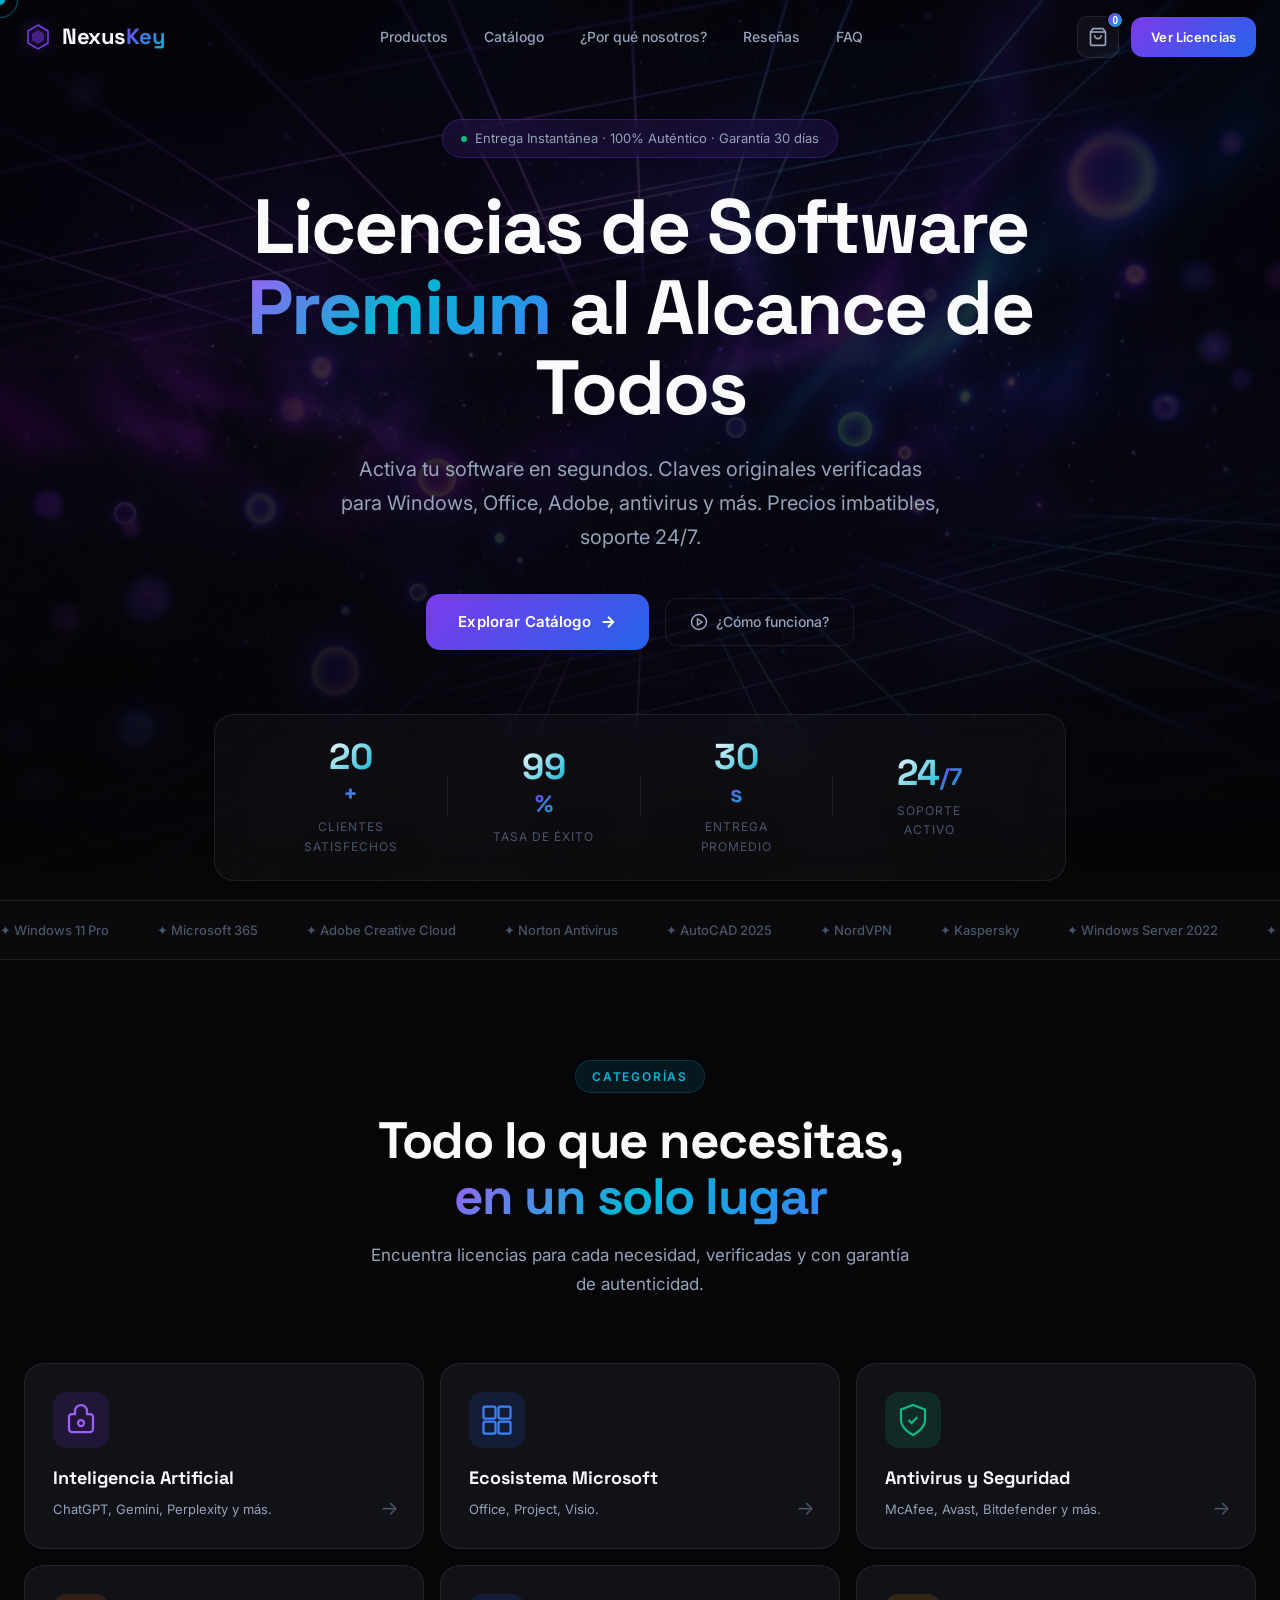
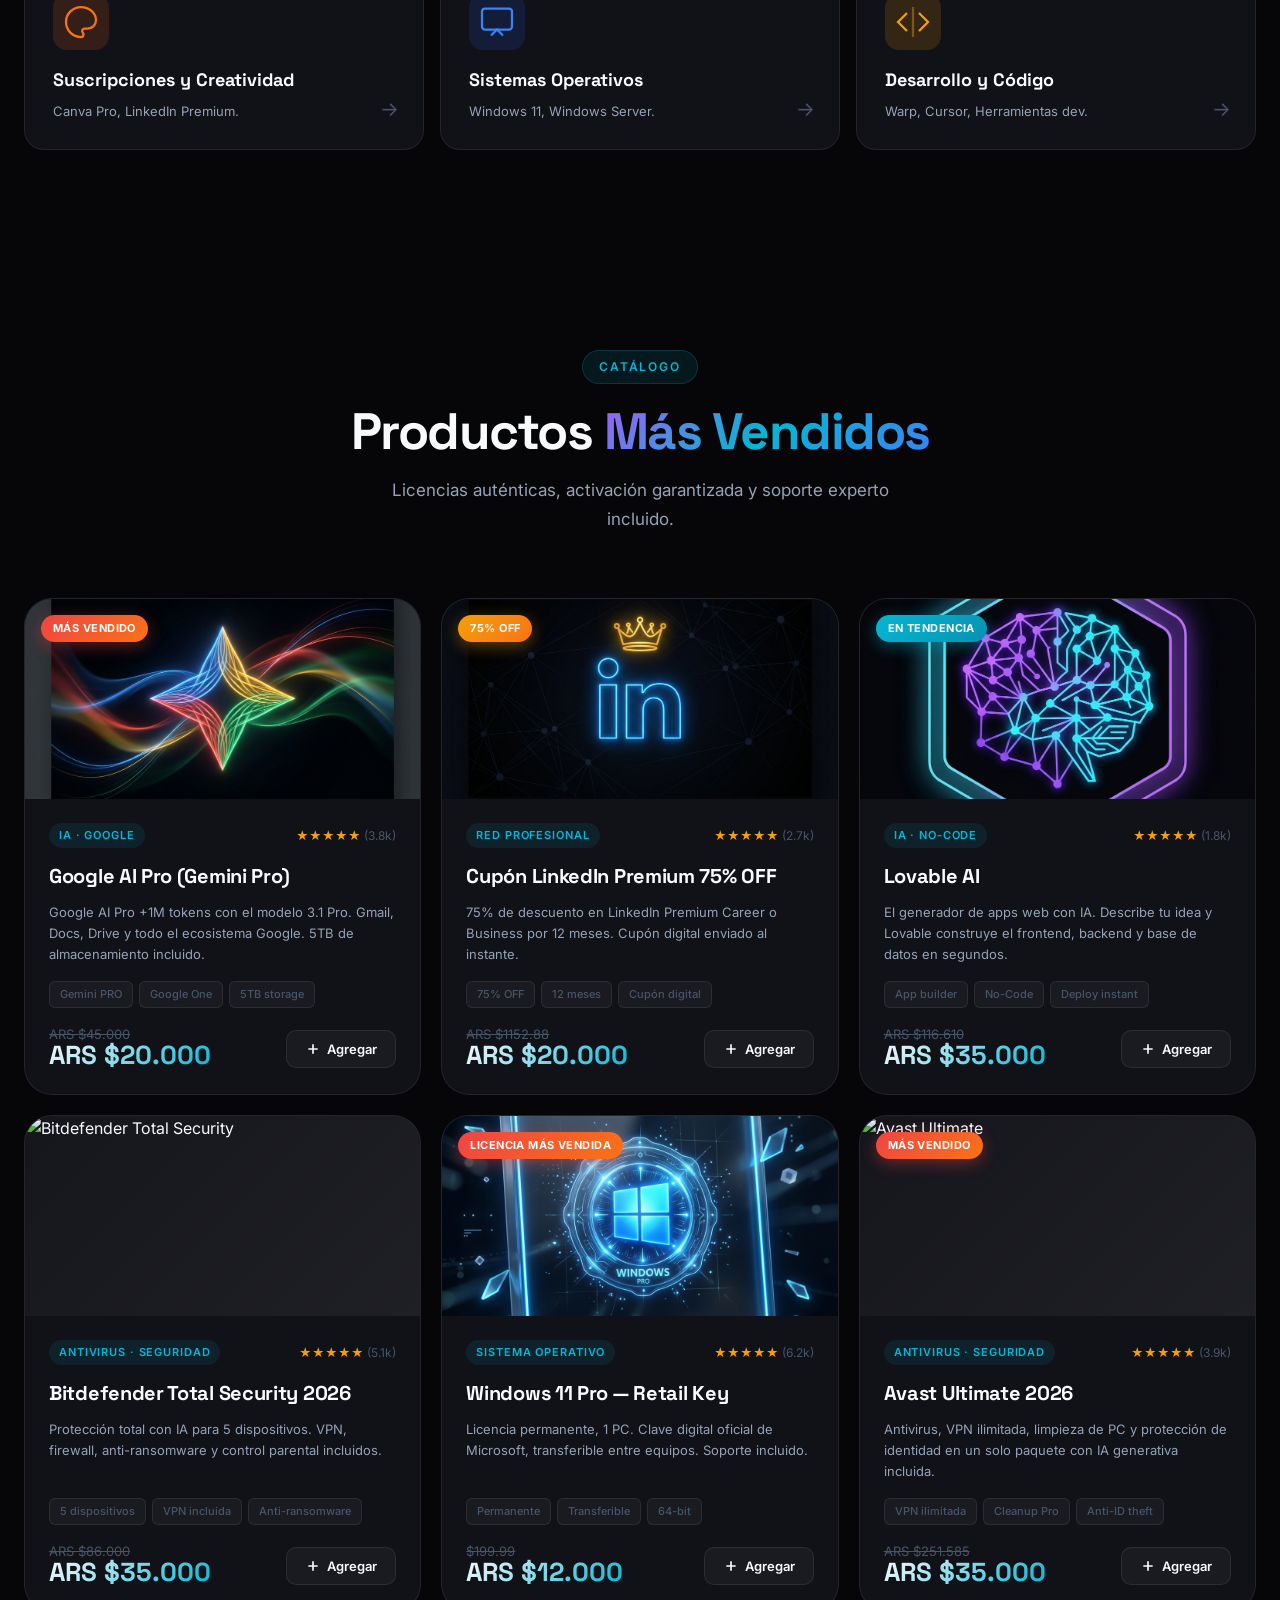
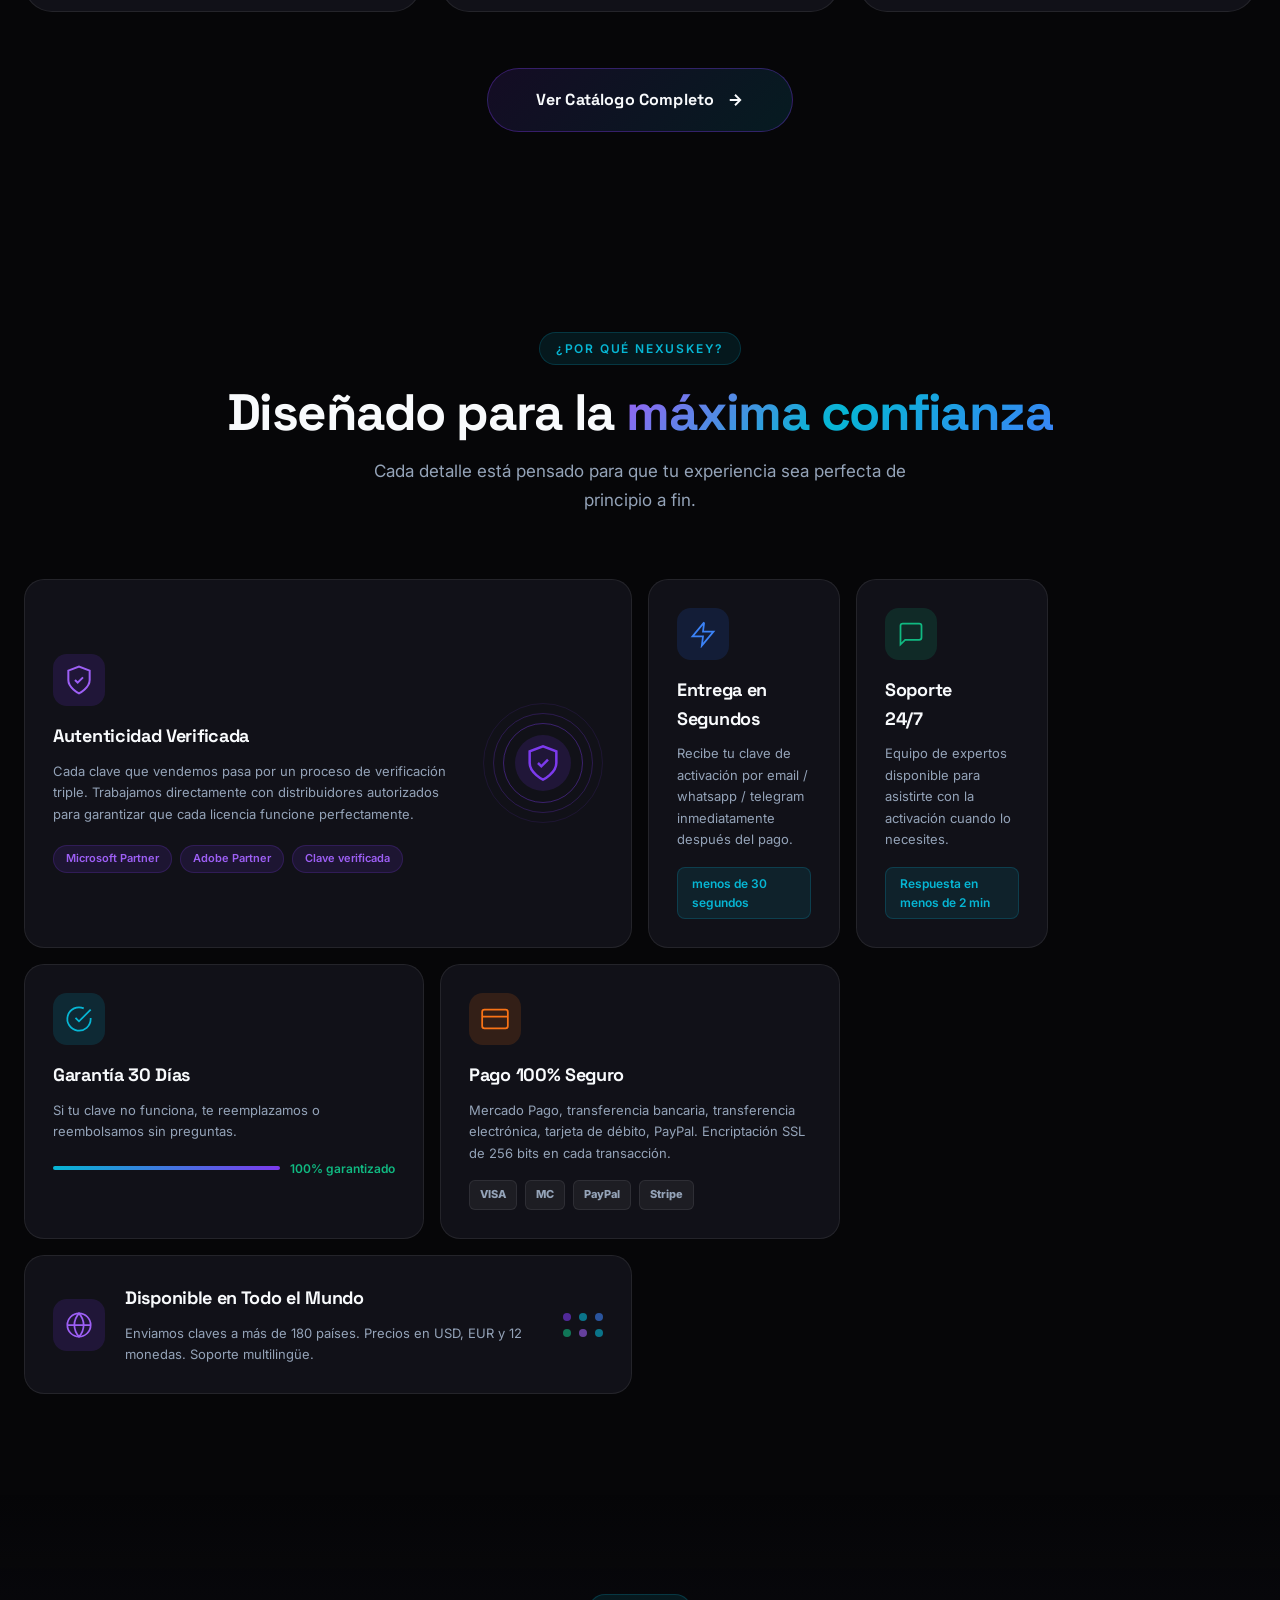
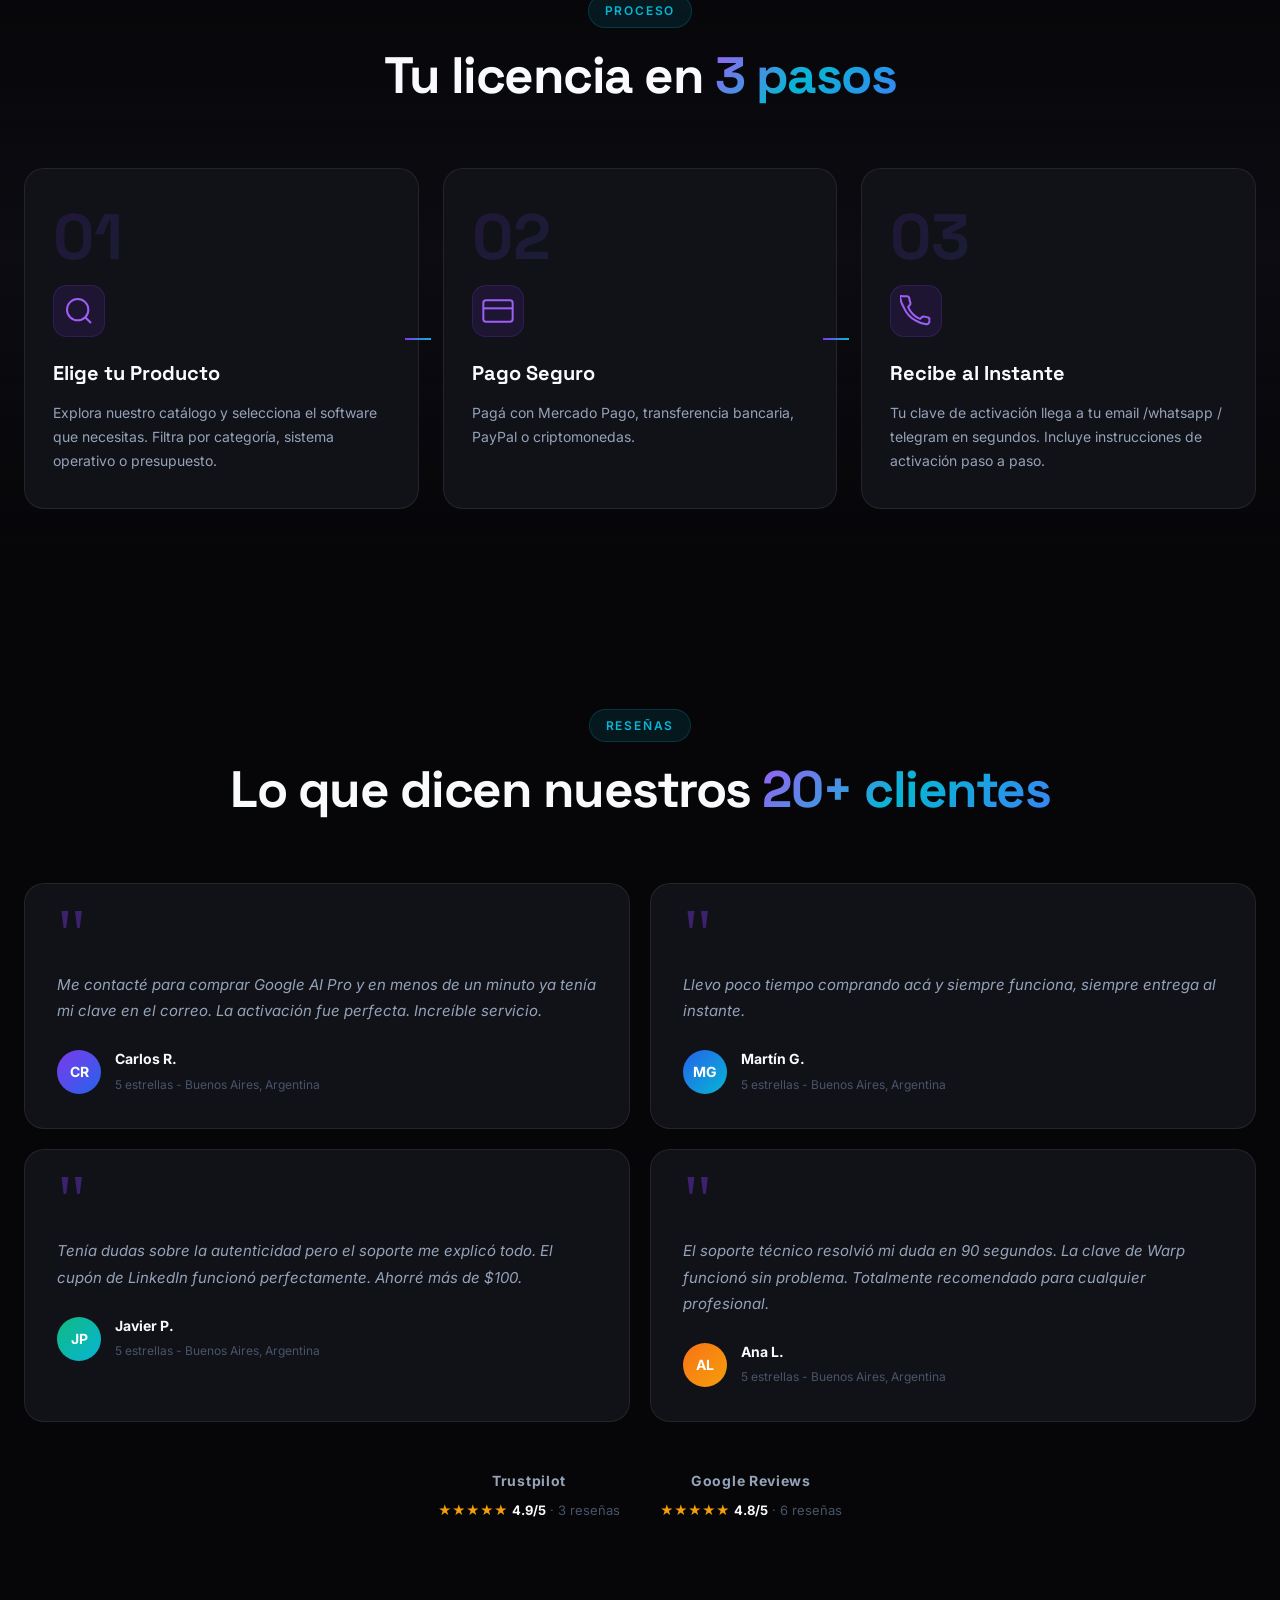
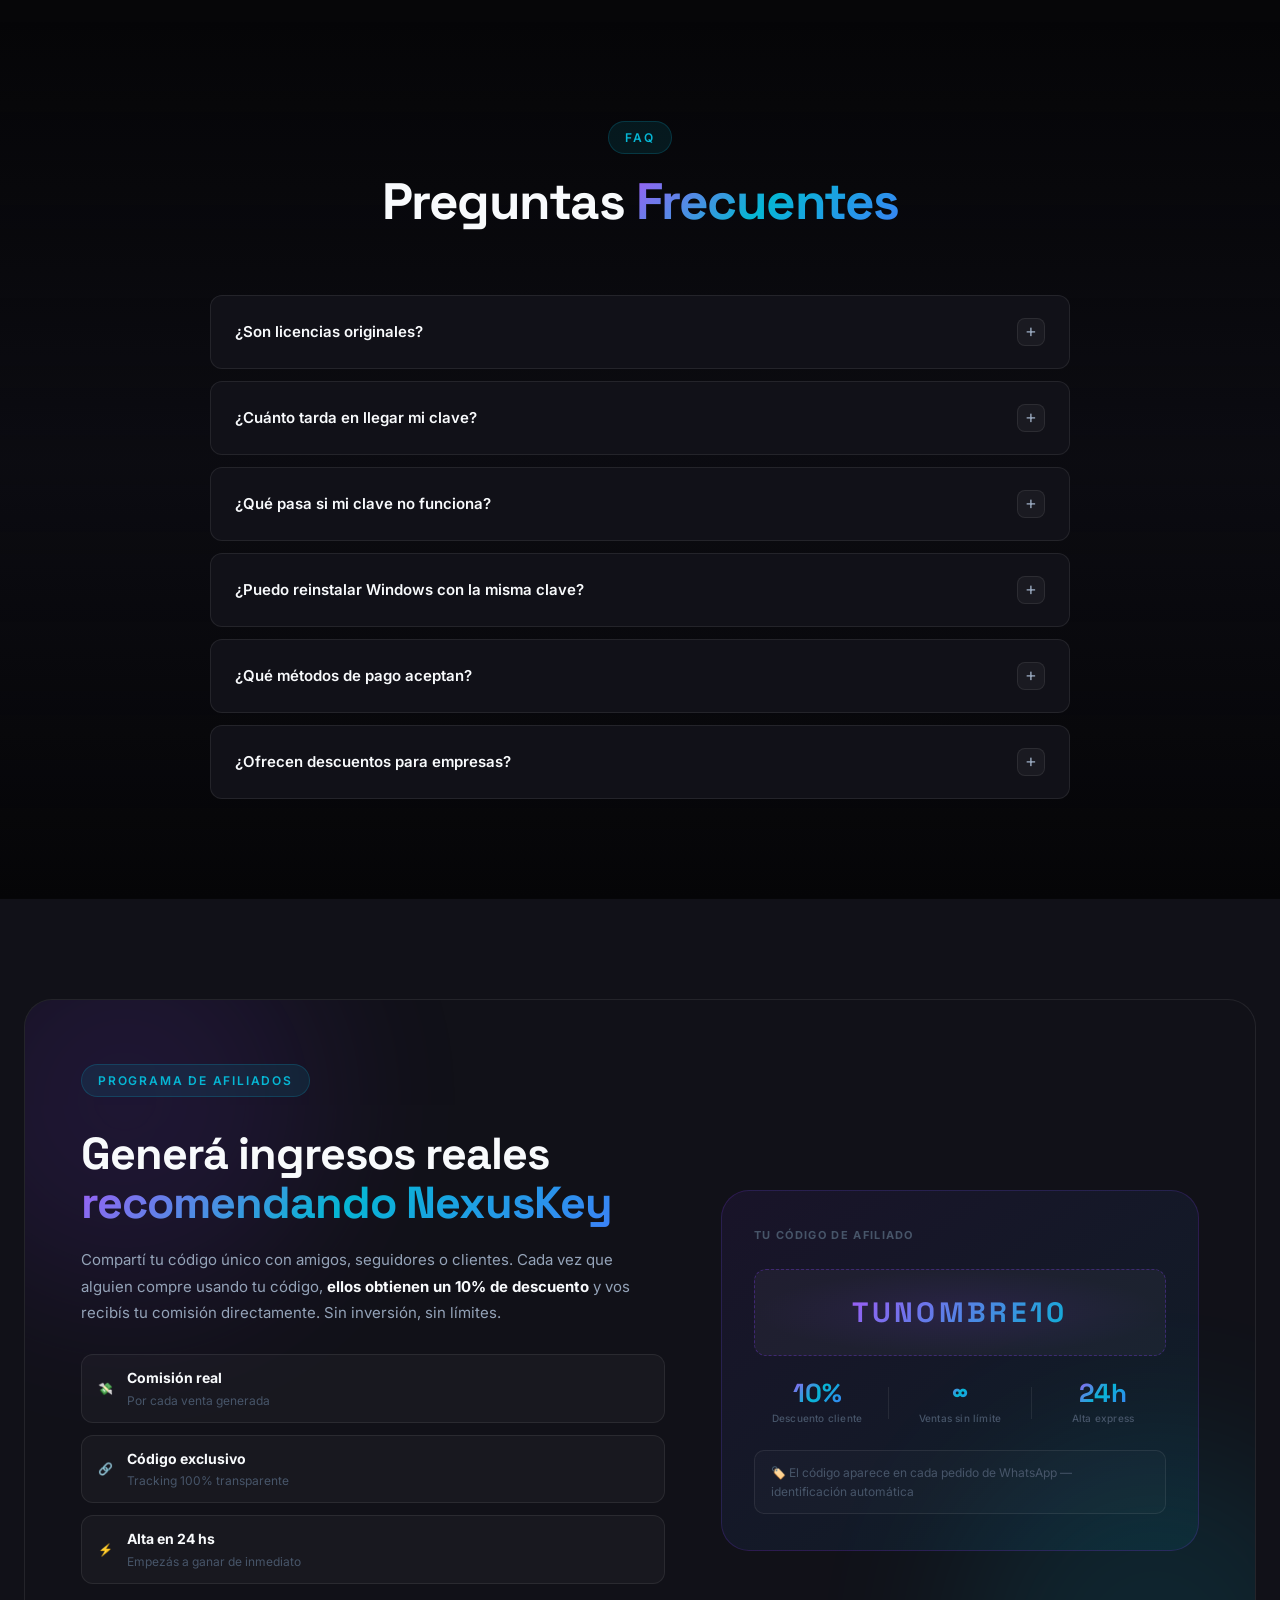
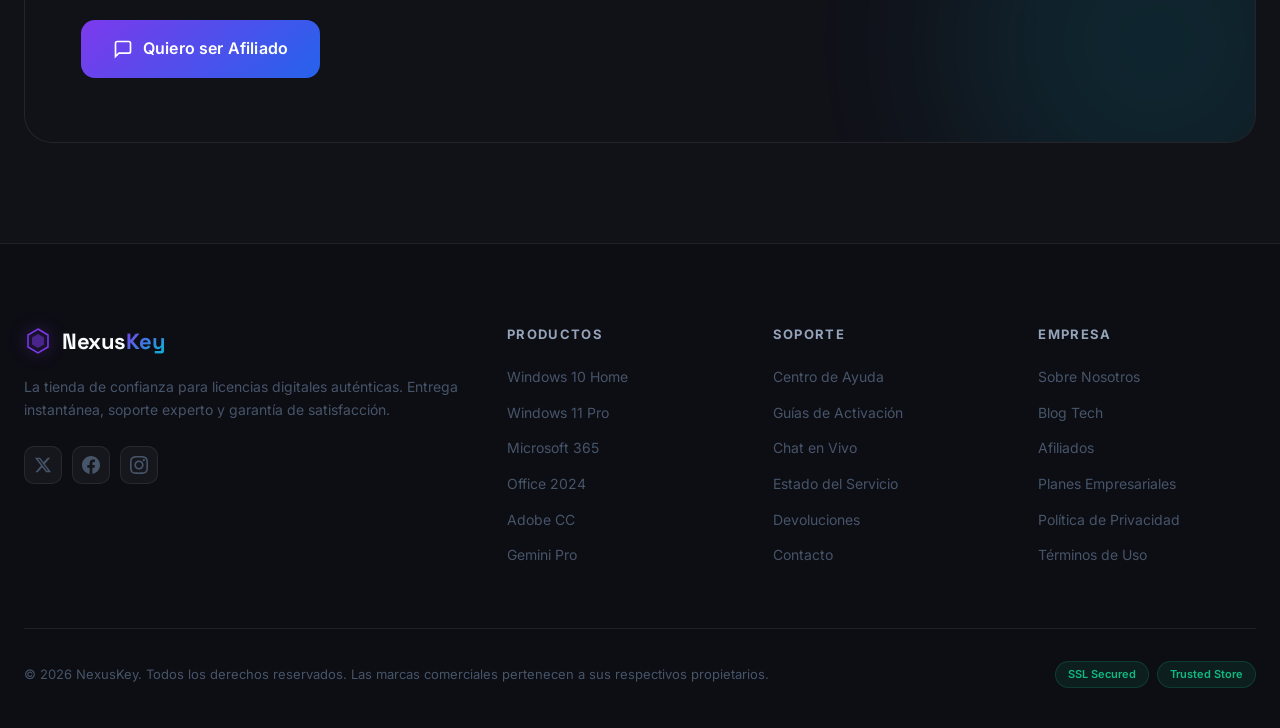
==== commit d8f6296b: "Tienda Web Licencias 2.2.0" ====
--- a/index.html
+++ b/index.html
@@ -35,6 +35,11 @@
   <link rel="preconnect" href="https://fonts.gstatic.com" crossorigin />
   <link href="https://fonts.googleapis.com/css2?family=Inter:wght@300;400;500;600;700;800;900&family=Space+Grotesk:wght@400;500;600;700&display=swap" rel="stylesheet" />
   <link rel="stylesheet" href="style.css" />
+  <!-- ═══ VERCEL ANALYTICS ══════════════════════════════════════════════ -->
+  <script>
+    window.va = window.va || function () { (window.vaq = window.vaq || []).push(arguments); };
+  </script>
+  <script defer src="/_vercel/insights/script.js"></script>
 </head>
 
 <body>
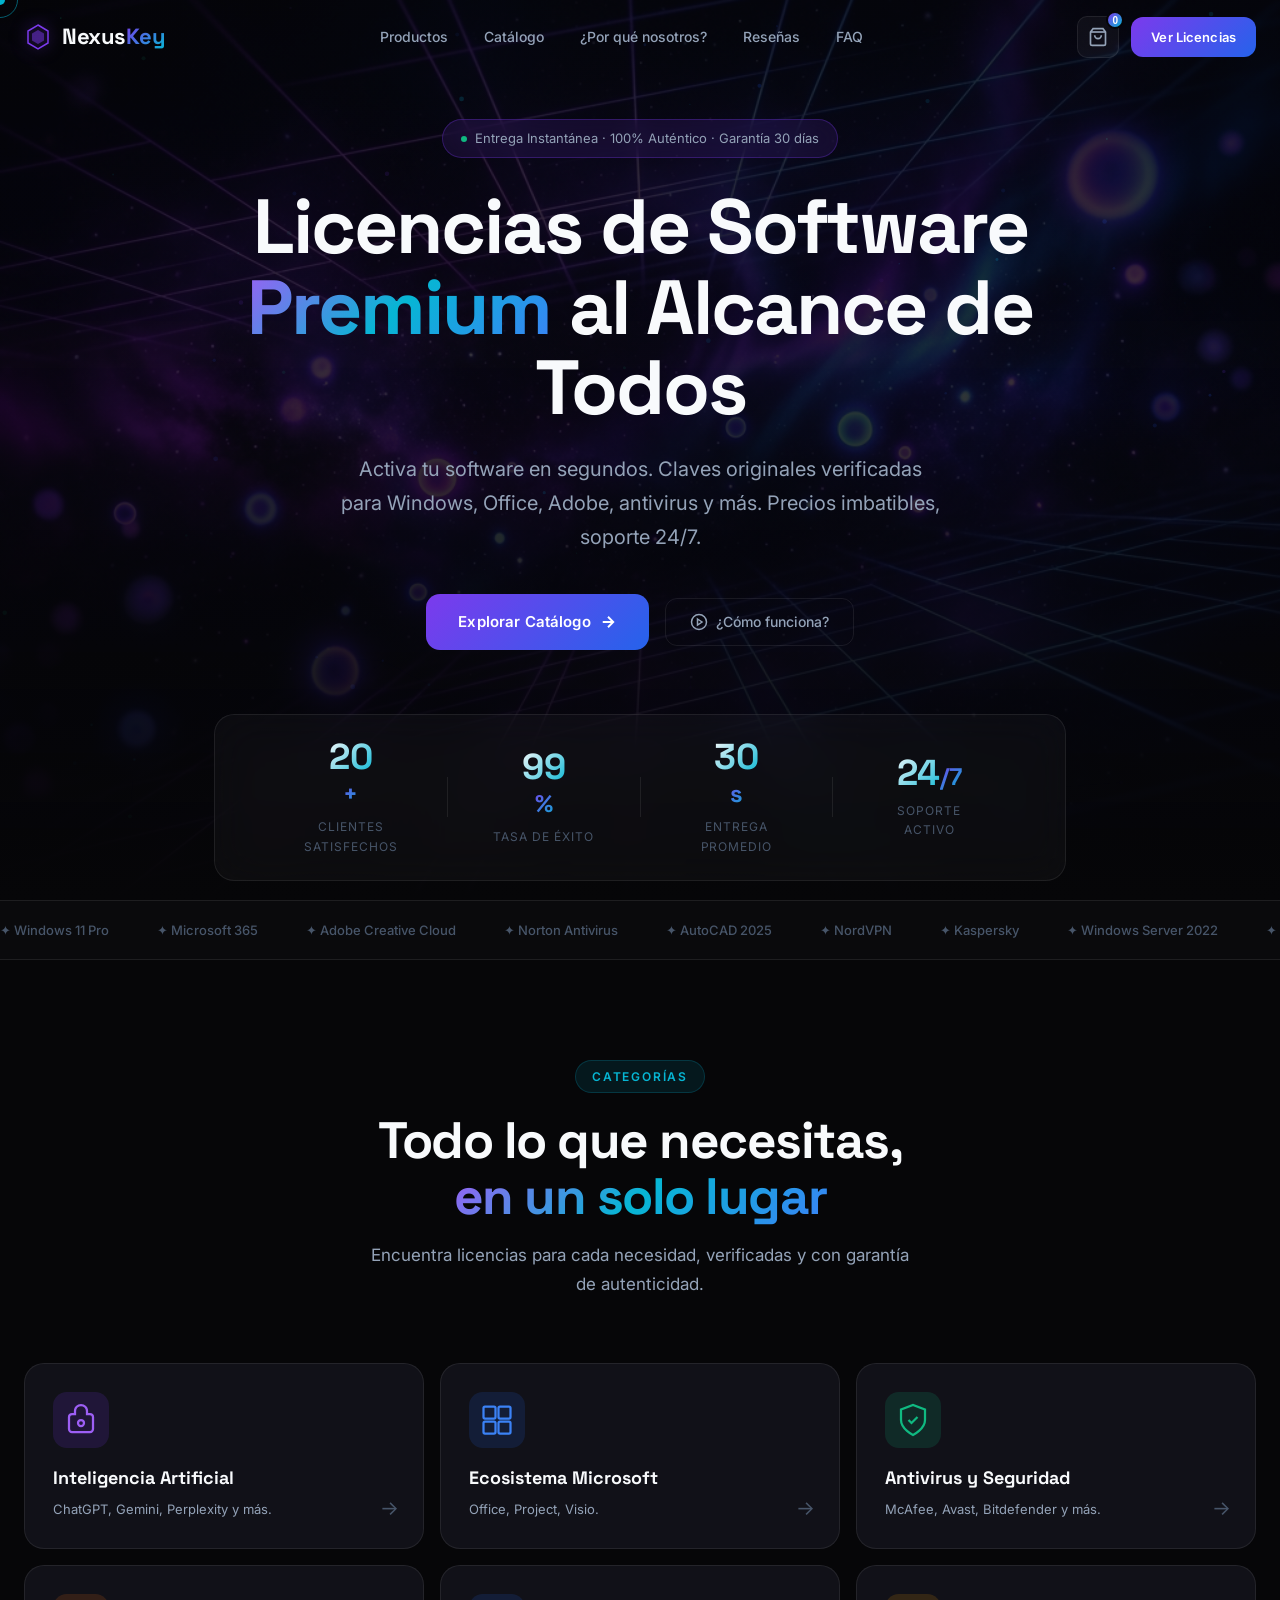
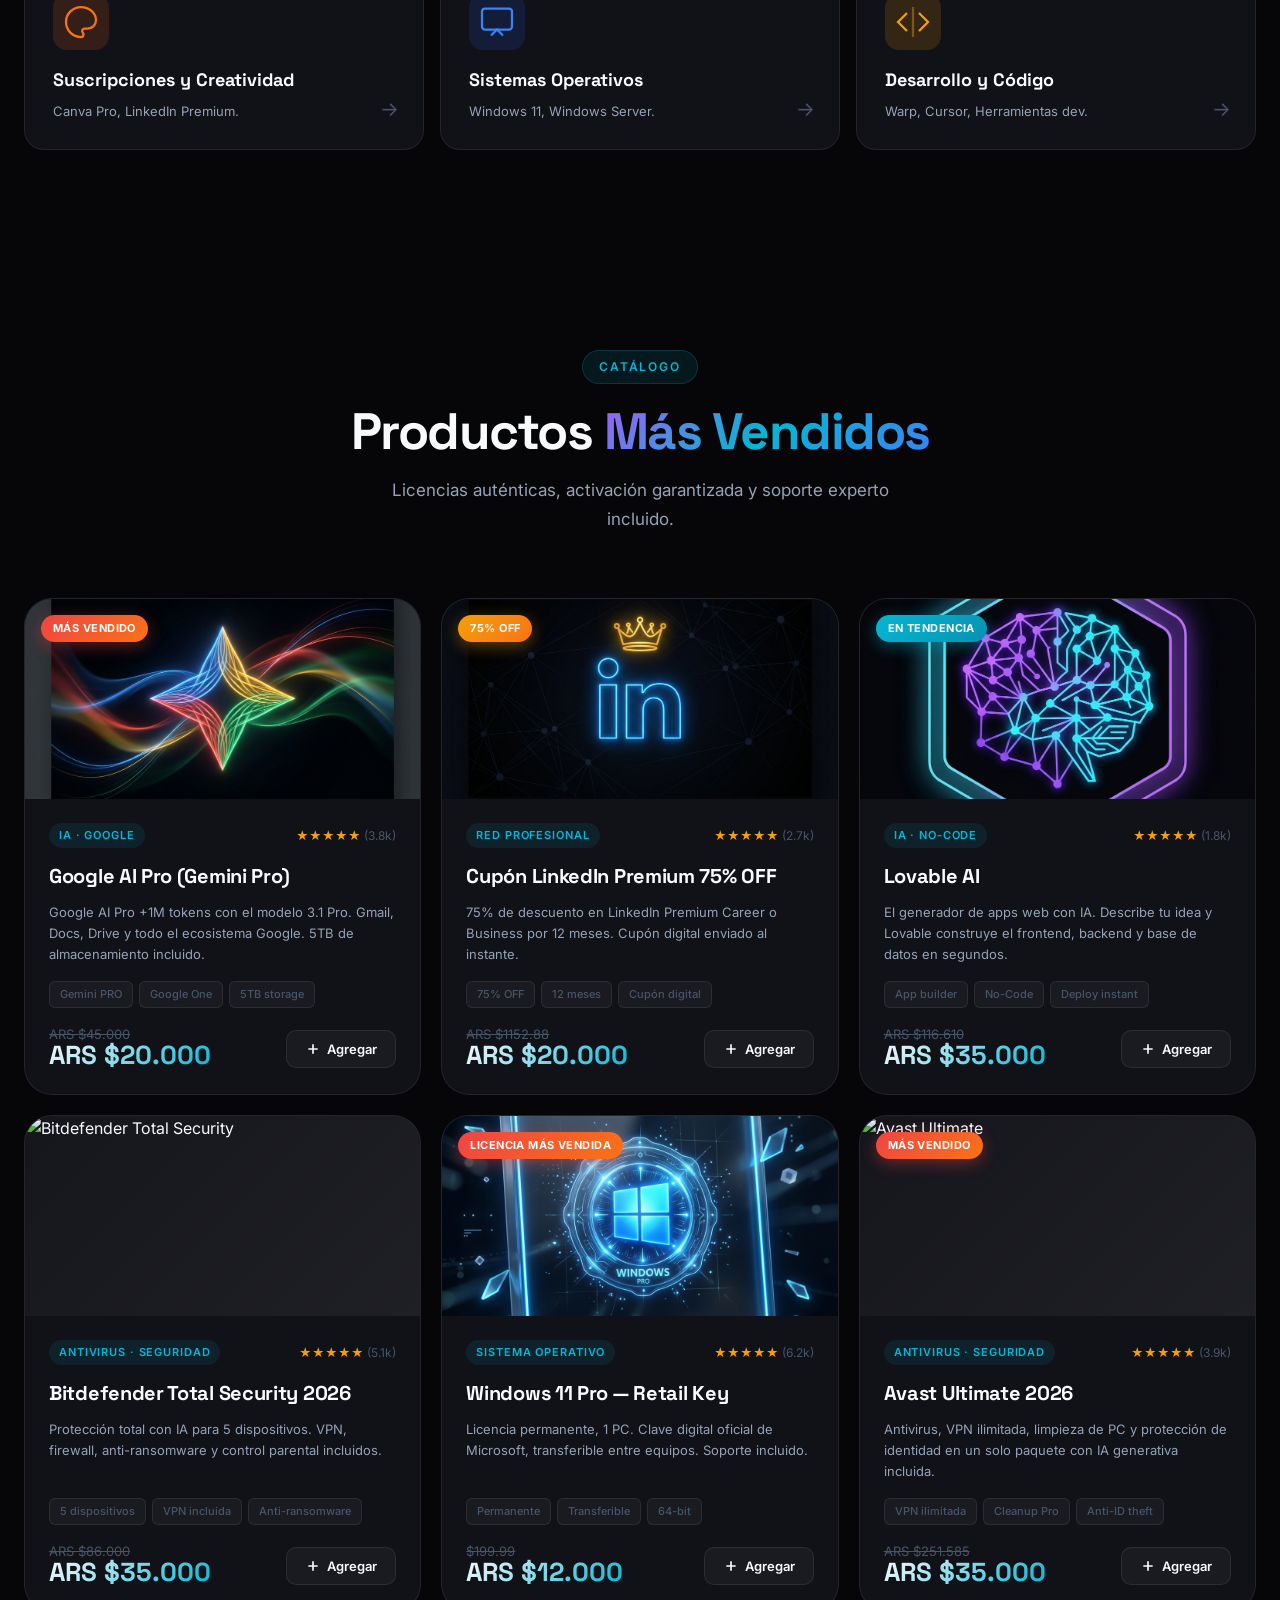
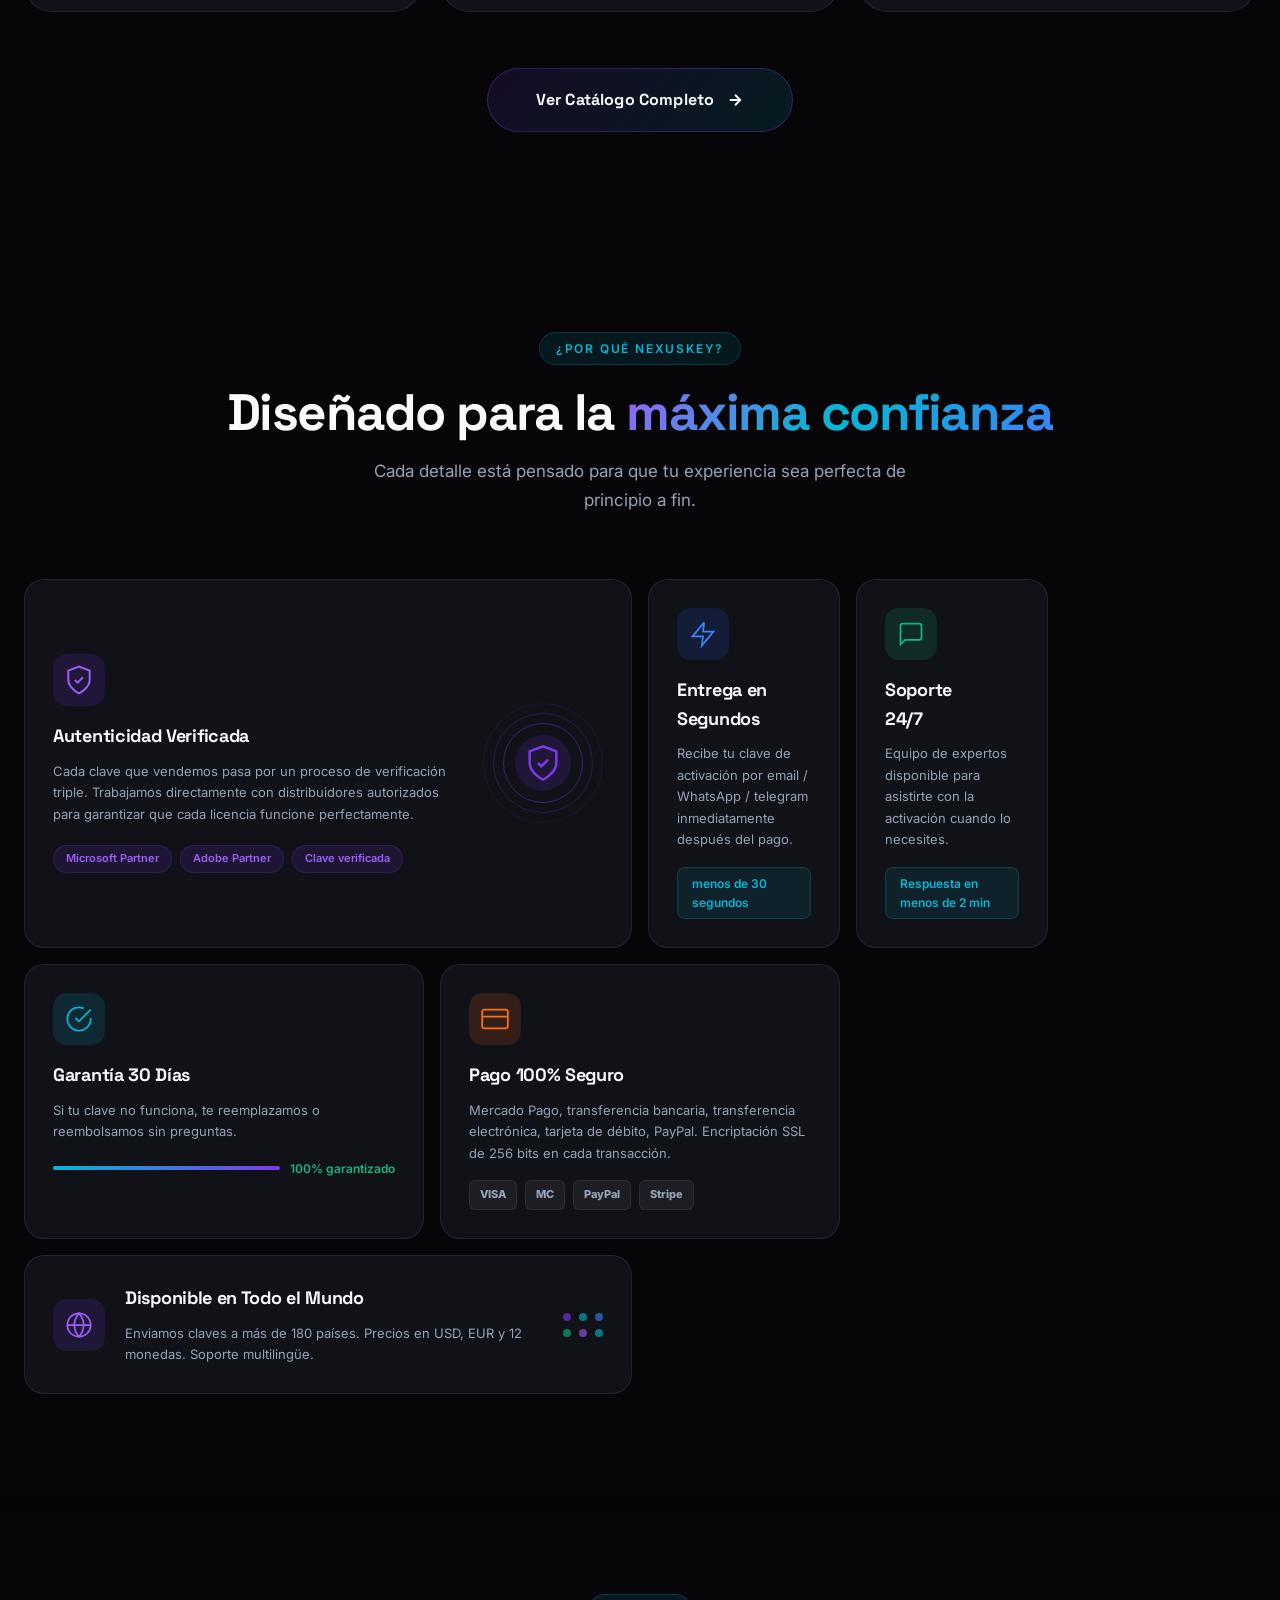
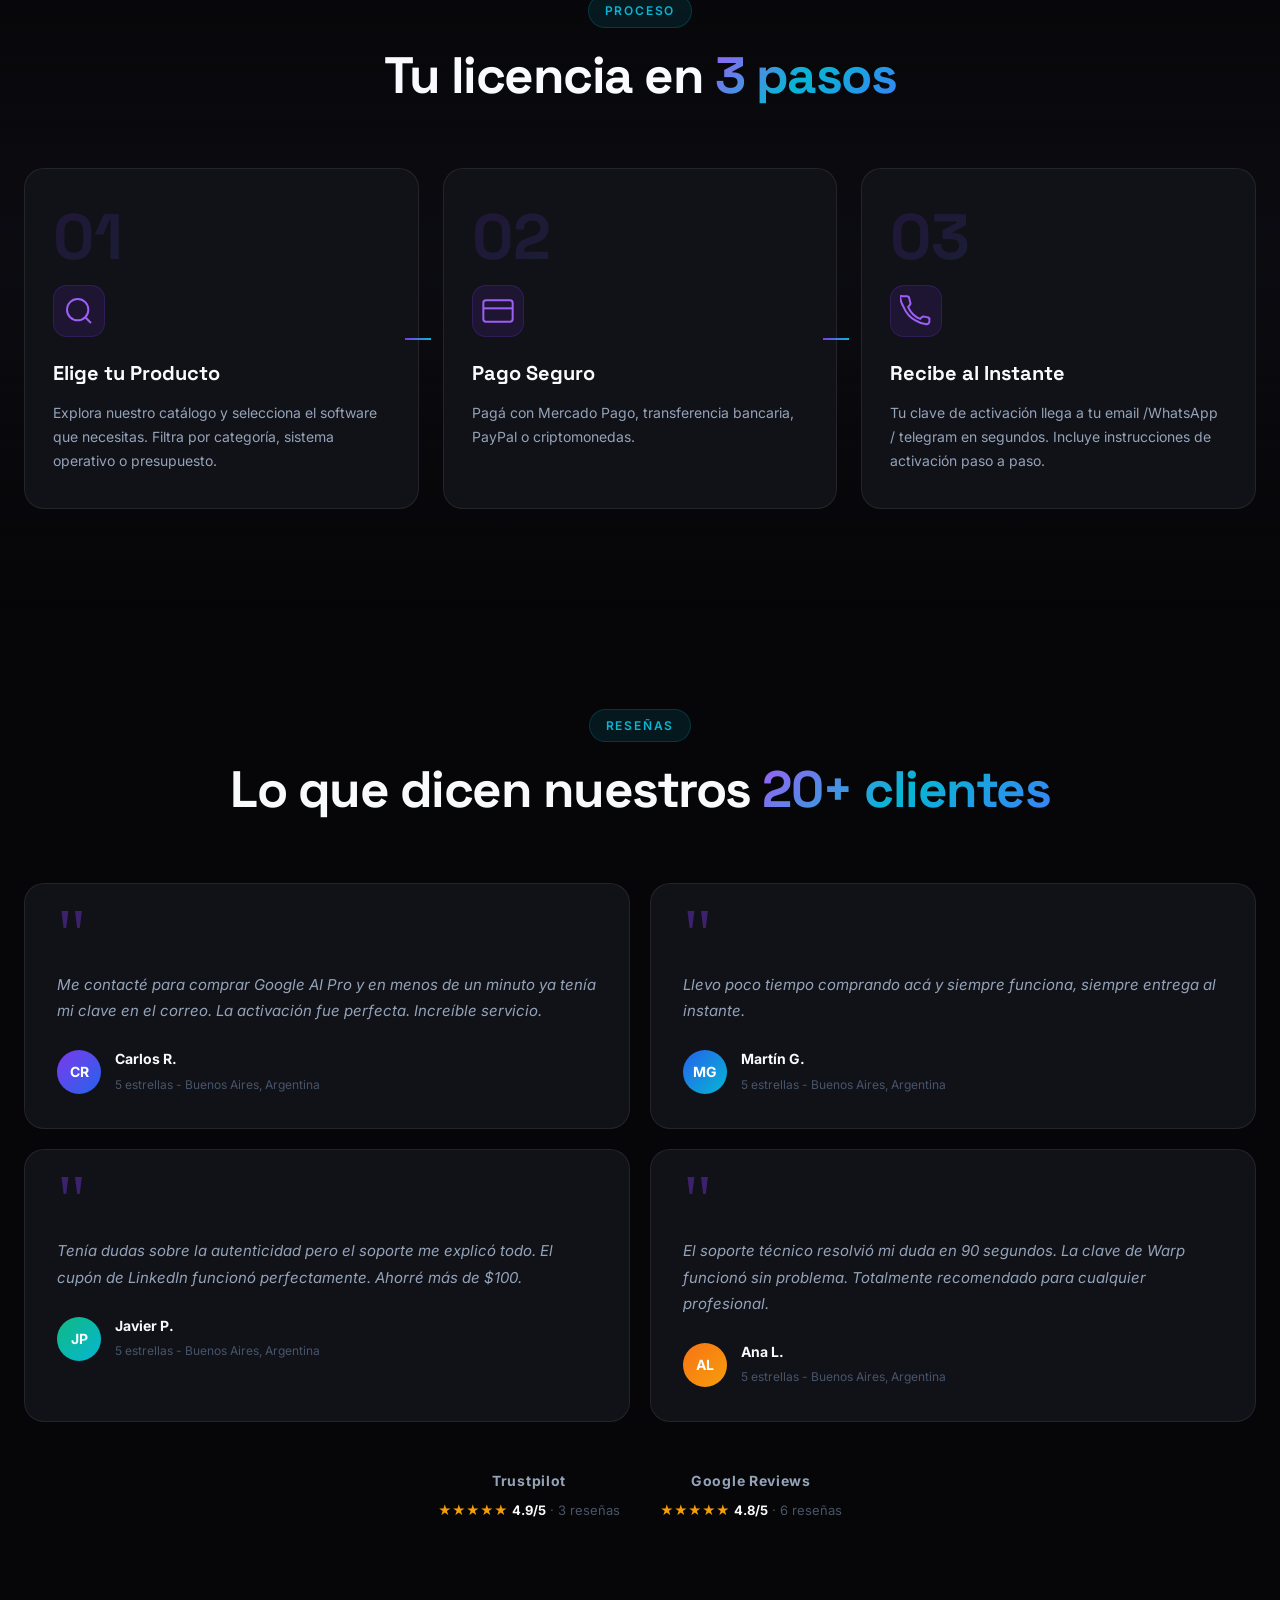
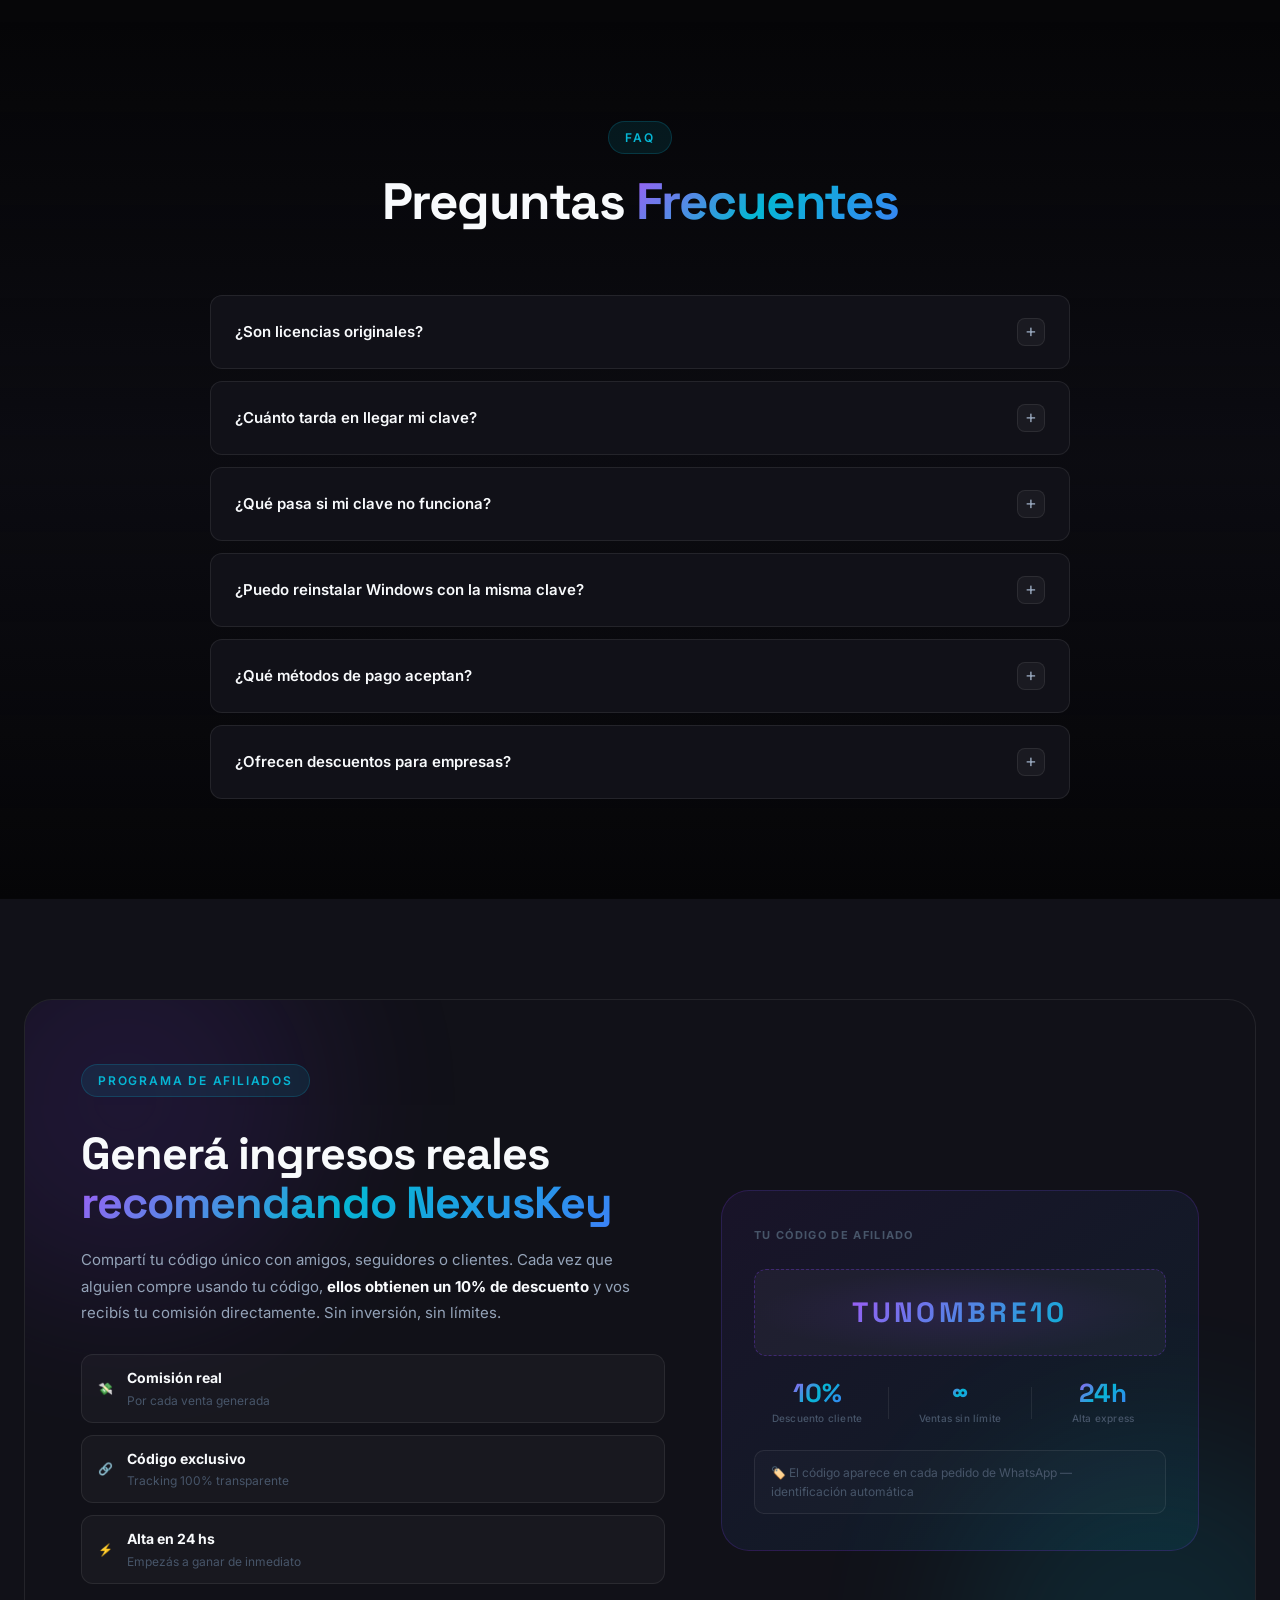
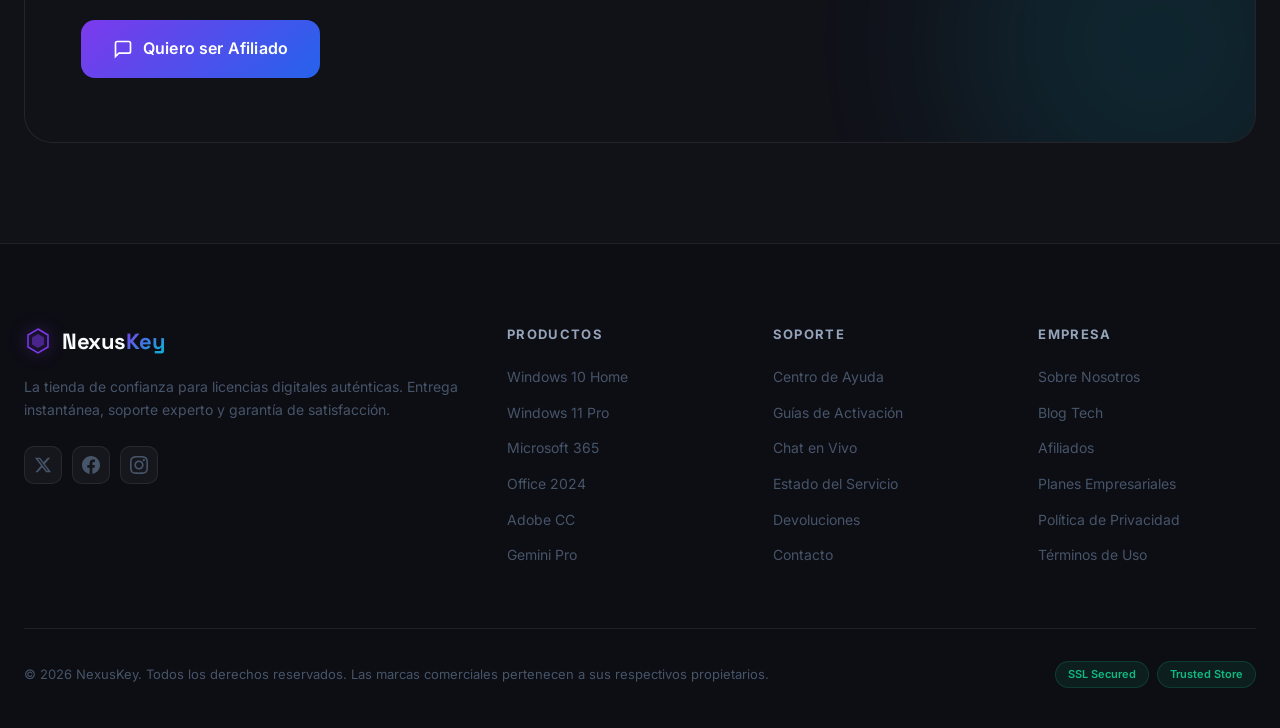
==== commit 20d09c11: "Tienda Web Licencias 2.2.0" ====
--- a/index.html
+++ b/index.html
@@ -627,7 +627,7 @@
             </svg>
           </div>
           <h3>Entrega en<br>Segundos</h3>
-          <p>Recibe tu clave de activación por email / whatsapp / telegram inmediatamente después del pago.</p>
+          <p>Recibe tu clave de activación por email / WhatsApp / telegram inmediatamente después del pago.</p>
           <div class="mini-stat">menos de 30 segundos</div>
         </div>
 
@@ -746,7 +746,7 @@
             </svg>
           </div>
           <h3>Recibe al Instante</h3>
-          <p>Tu clave de activación llega a tu email /whatsapp / telegram en segundos. Incluye instrucciones de activación paso a paso.</p>
+          <p>Tu clave de activación llega a tu email /WhatsApp / telegram en segundos. Incluye instrucciones de activación paso a paso.</p>
         </div>
       </div>
     </div>
@@ -844,7 +844,7 @@
           </div>
           <div class="faq-answer">
             <p>Todas nuestras licencias son 100% originales, obtenidas a través de distribuidores
-              autorizados. No vendemos software crackeado. Puedes verificar la autenticidad directamente en el sitio
+              autorizados. La autenticidad es verificable directamente en el sitio
               oficial del fabricante.</p>
           </div>
         </div>
@@ -855,8 +855,8 @@
             <div class="faq-icon">+</div>
           </div>
           <div class="faq-answer">
-            <p>La entrega es completamente automática e instantánea. En menos de 60 segundos de confirmar tu pago,
-              recibirás tu clave de activación en el email que registraste.</p>
+            <p>La entrega es automática e instantánea. En menos de 60 segundos de confirmar el pago,
+              recibirá su clave de activación en whatsapp o en el email registrado.</p>
           </div>
         </div>
 
@@ -866,7 +866,7 @@
             <div class="faq-icon">+</div>
           </div>
           <div class="faq-answer">
-            <p>Tienes 30 días de garantía completa. Si tu clave no funciona, primero te enviamos una nueva clave de
+            <p>30 días de garantía completa. Si tu clave no funciona, primero te enviamos una nueva clave de
               reemplazo de inmediato. Si el problema persiste, gestionamos el reembolso total sin cuestionamientos.</p>
           </div>
         </div>
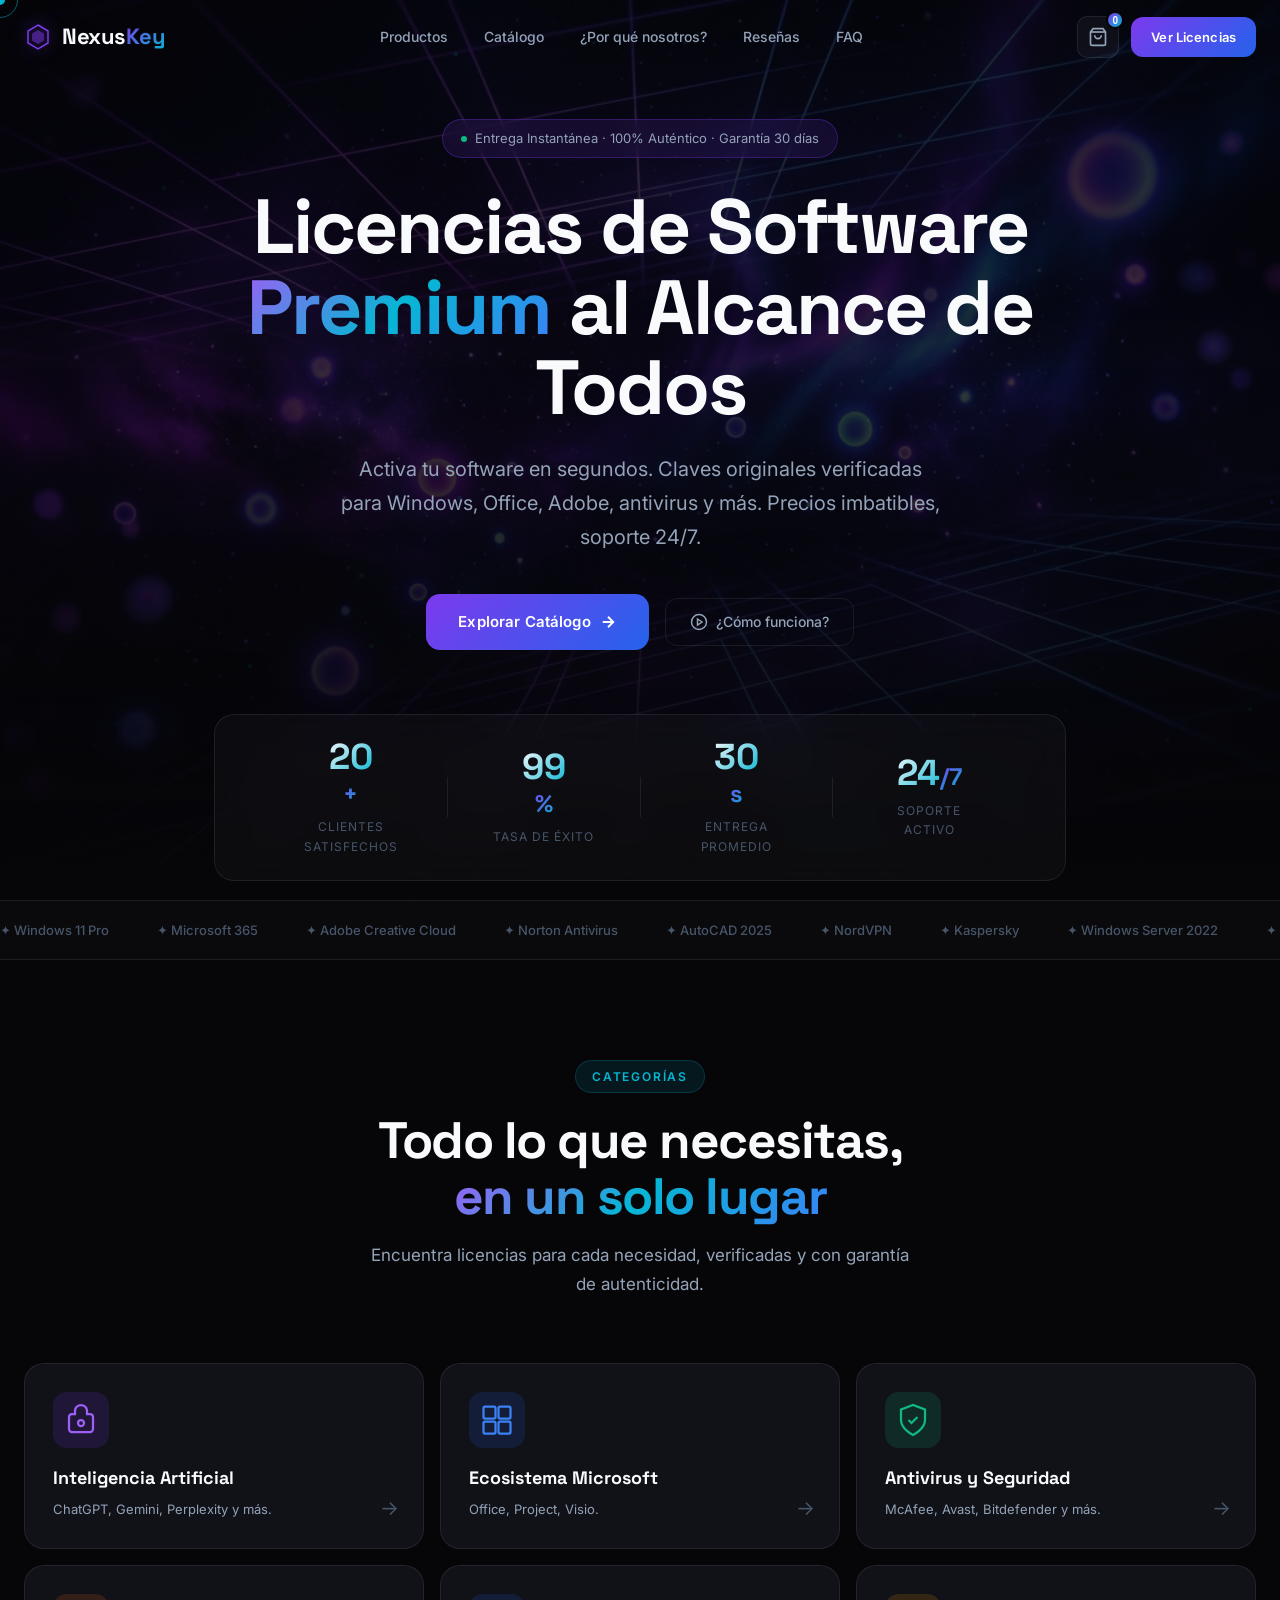
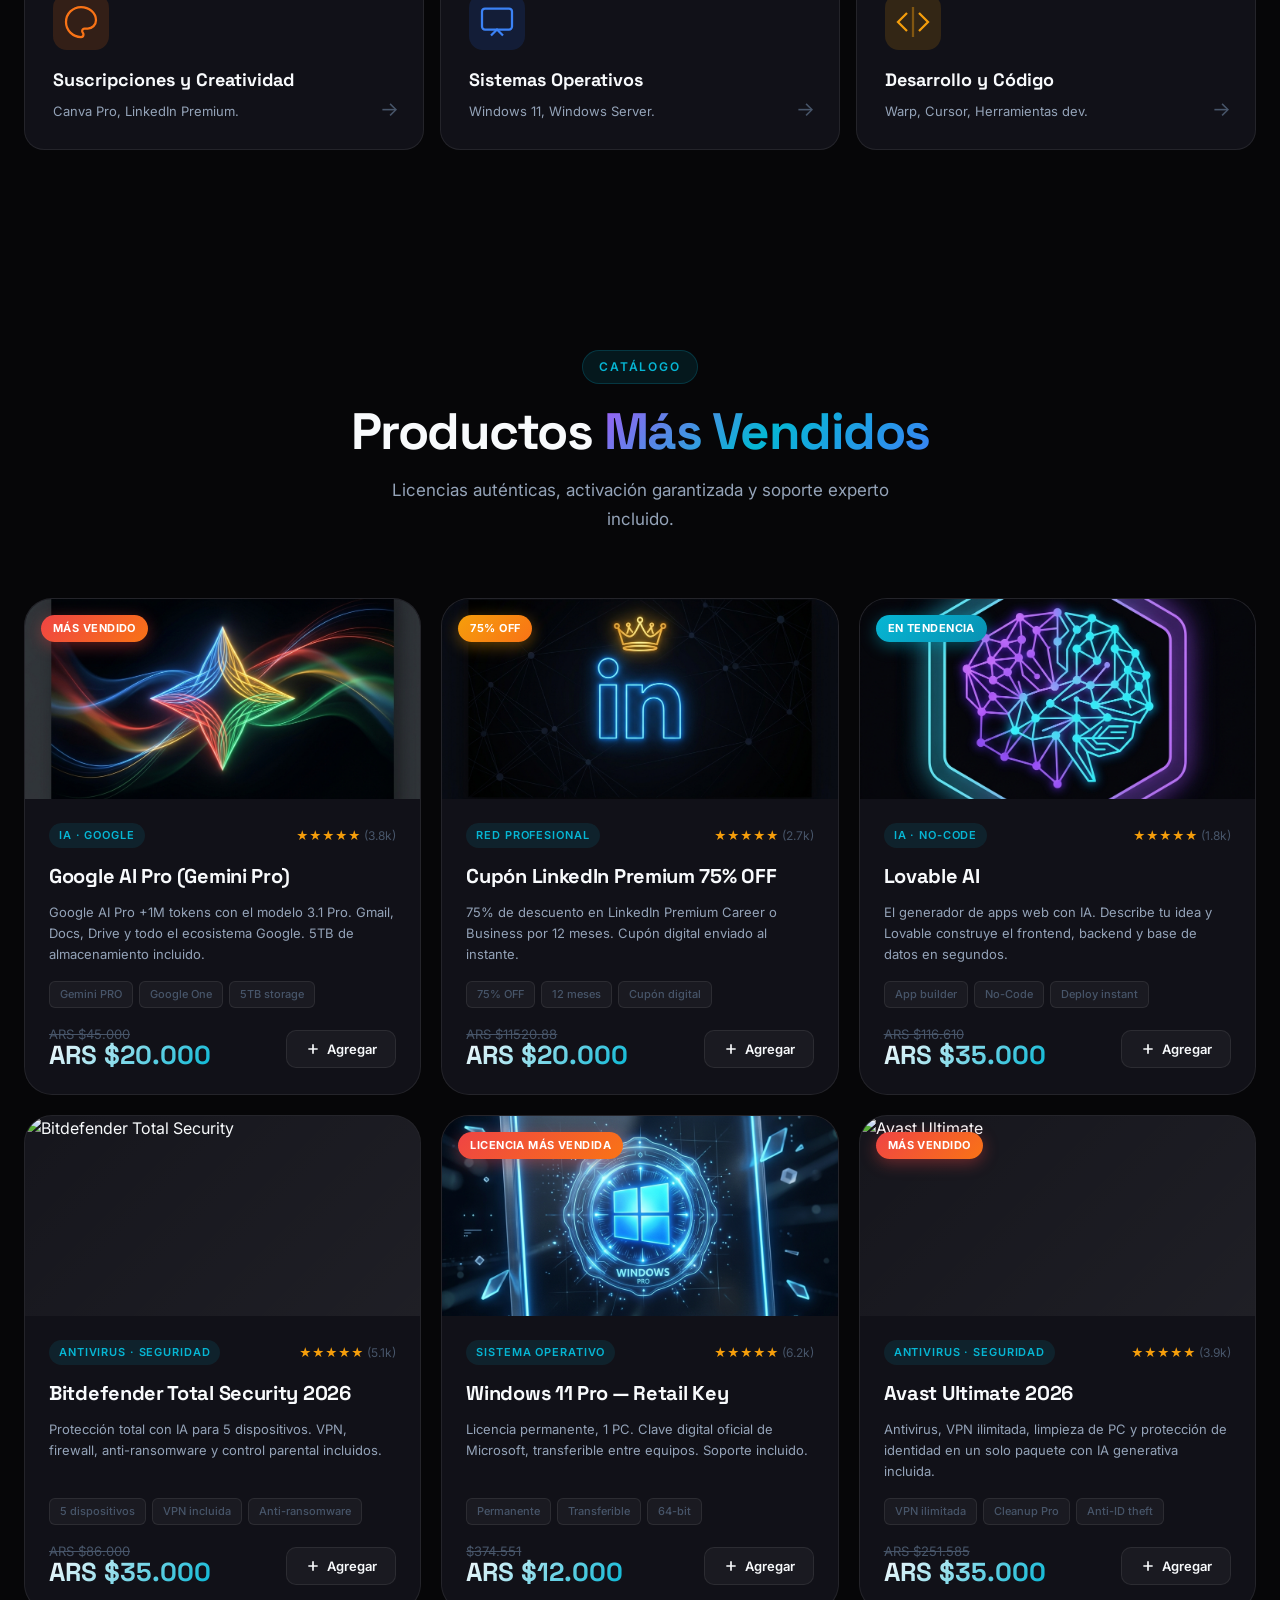
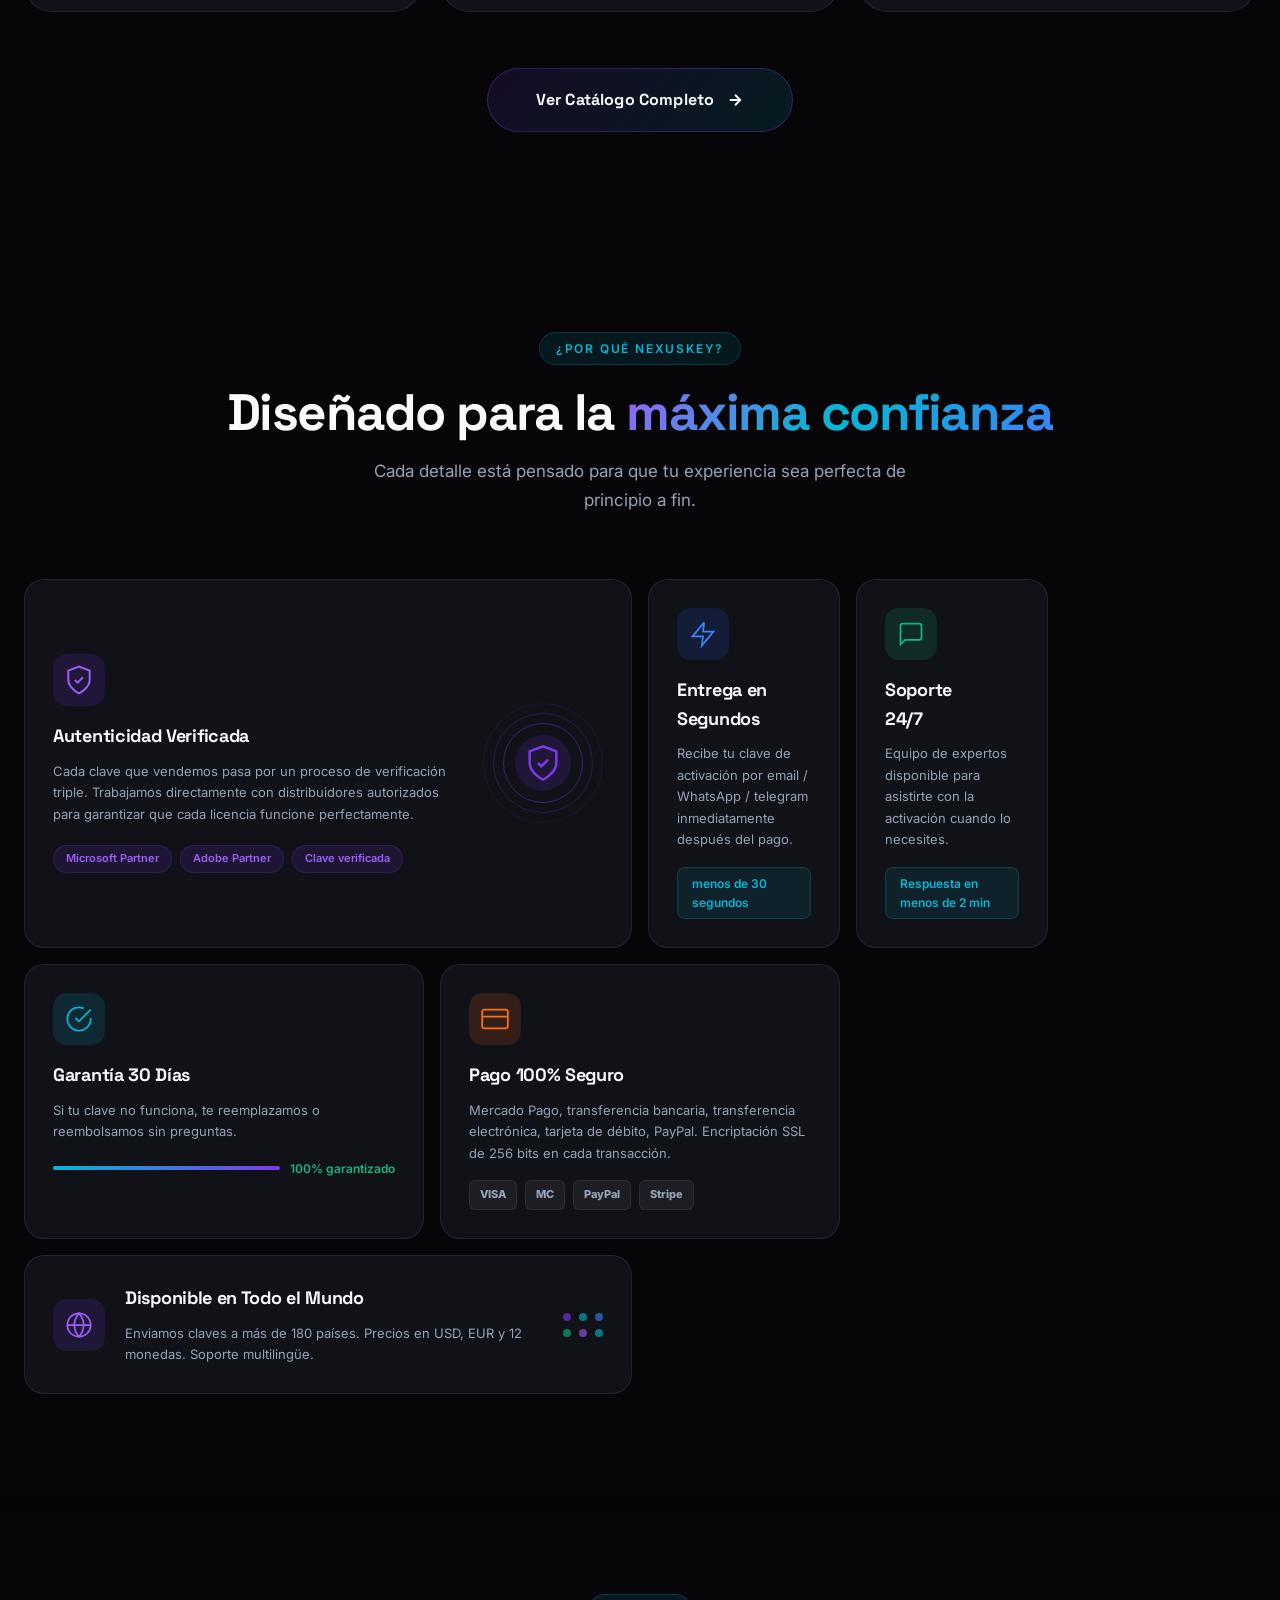
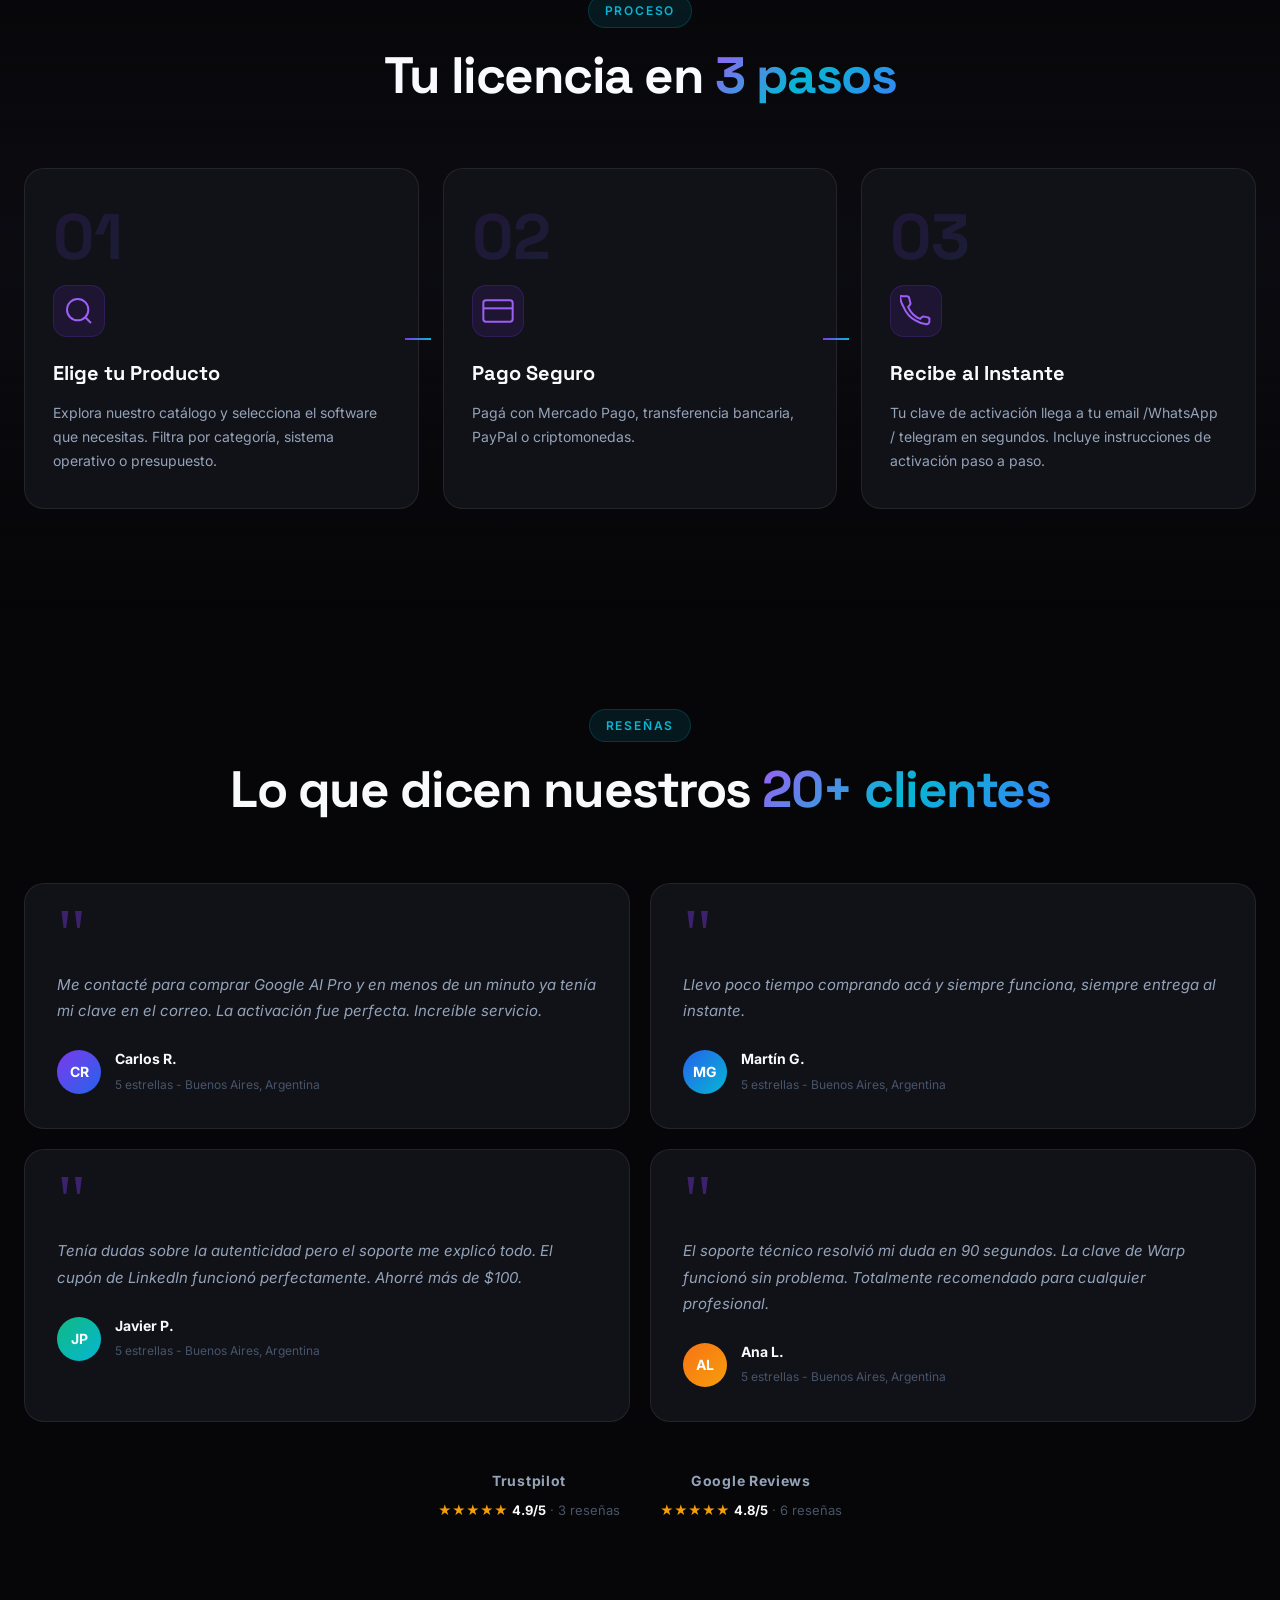
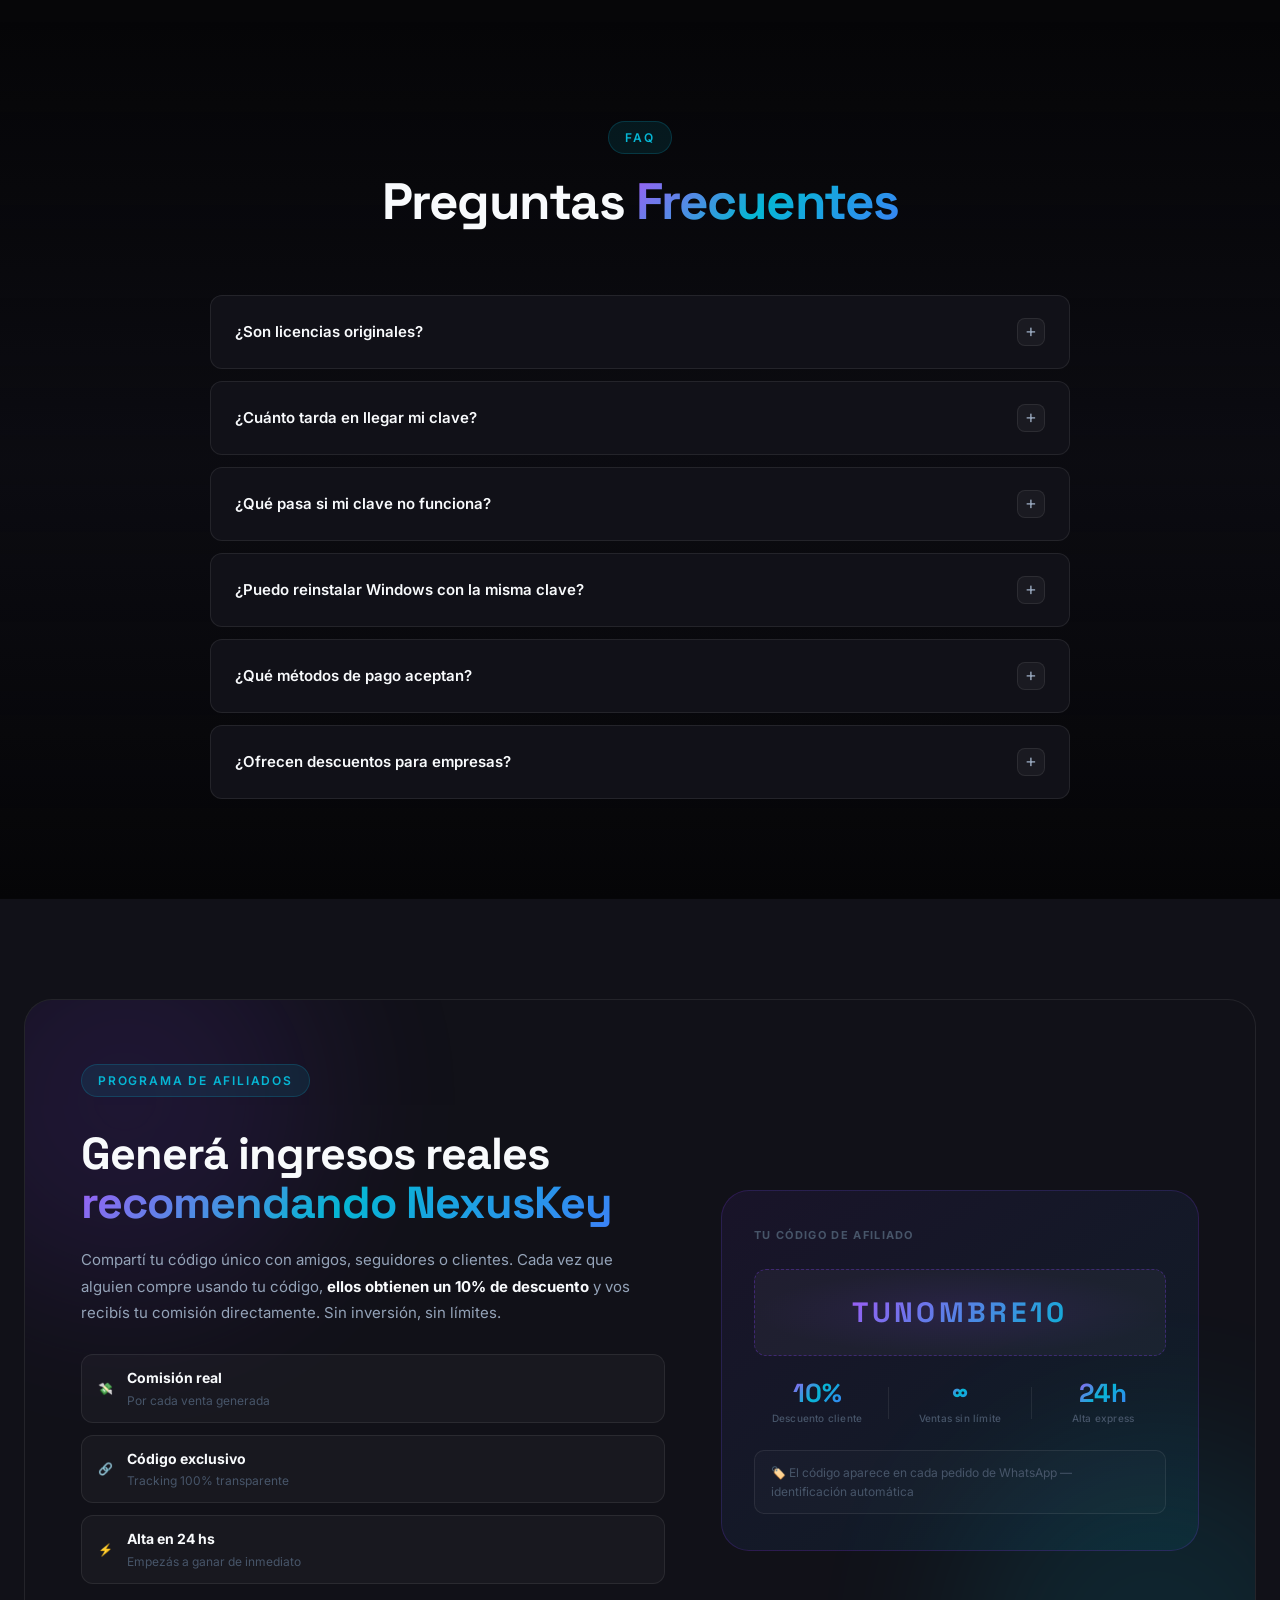
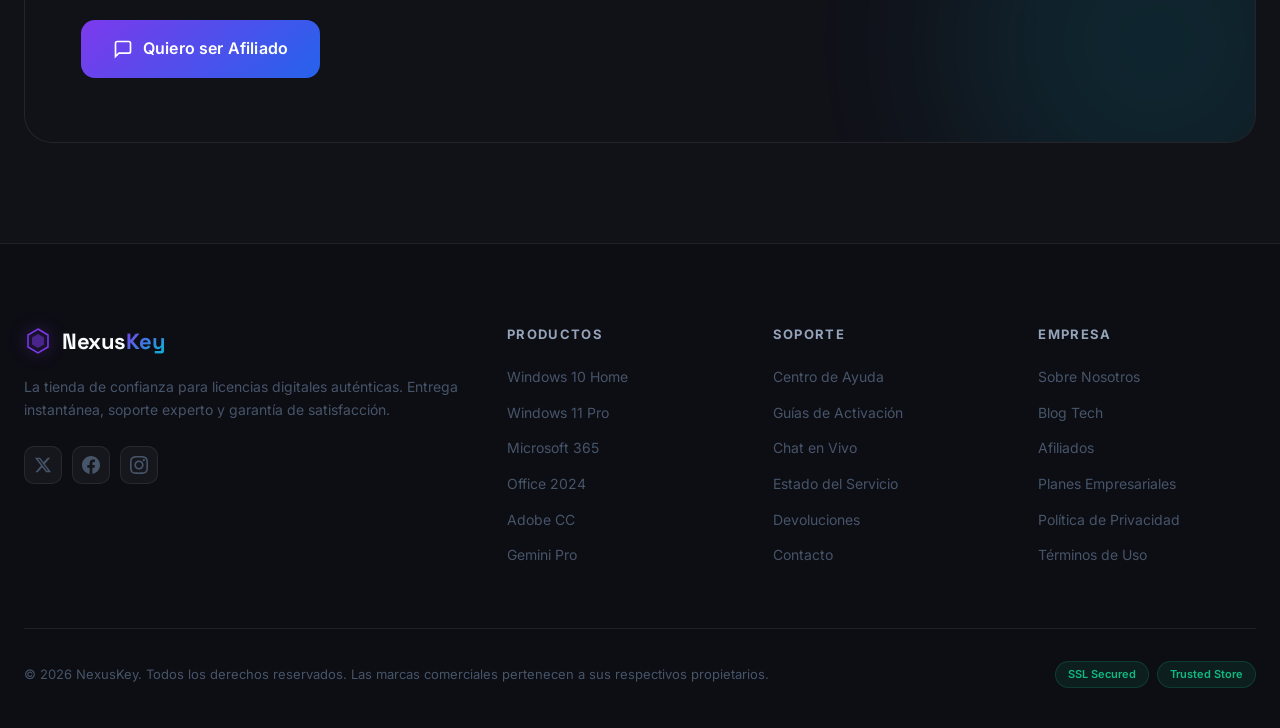
==== commit 94d5e6c2: "Tienda Web Licencias 2.2.0" ====
--- a/index.html
+++ b/index.html
@@ -375,7 +375,7 @@
             </div>
             <div class="product-footer">
               <div class="product-price">
-                <span class="price-old">ARS $1152.88</span>
+                <span class="price-old">ARS $11520.88</span>
                 <span class="price-current">ARS $20.000</span>
               </div>
               <button class="btn-add-cart" onclick="event.stopPropagation(); addToCart('LinkedIn Premium 75% OFF 12 Meses', 19.99, this)" id="btn-linkedin">
@@ -502,7 +502,7 @@
             </div>
             <div class="product-footer">
               <div class="product-price">
-                <span class="price-old">$199.99</span>
+                <span class="price-old">$374.551</span>
                 <span class="price-current">ARS $12.000</span>
               </div>
               <button class="btn-add-cart" onclick="event.stopPropagation(); addToCart('Windows 11 Pro Retail Key', 24.99, this)" id="btn-win11">
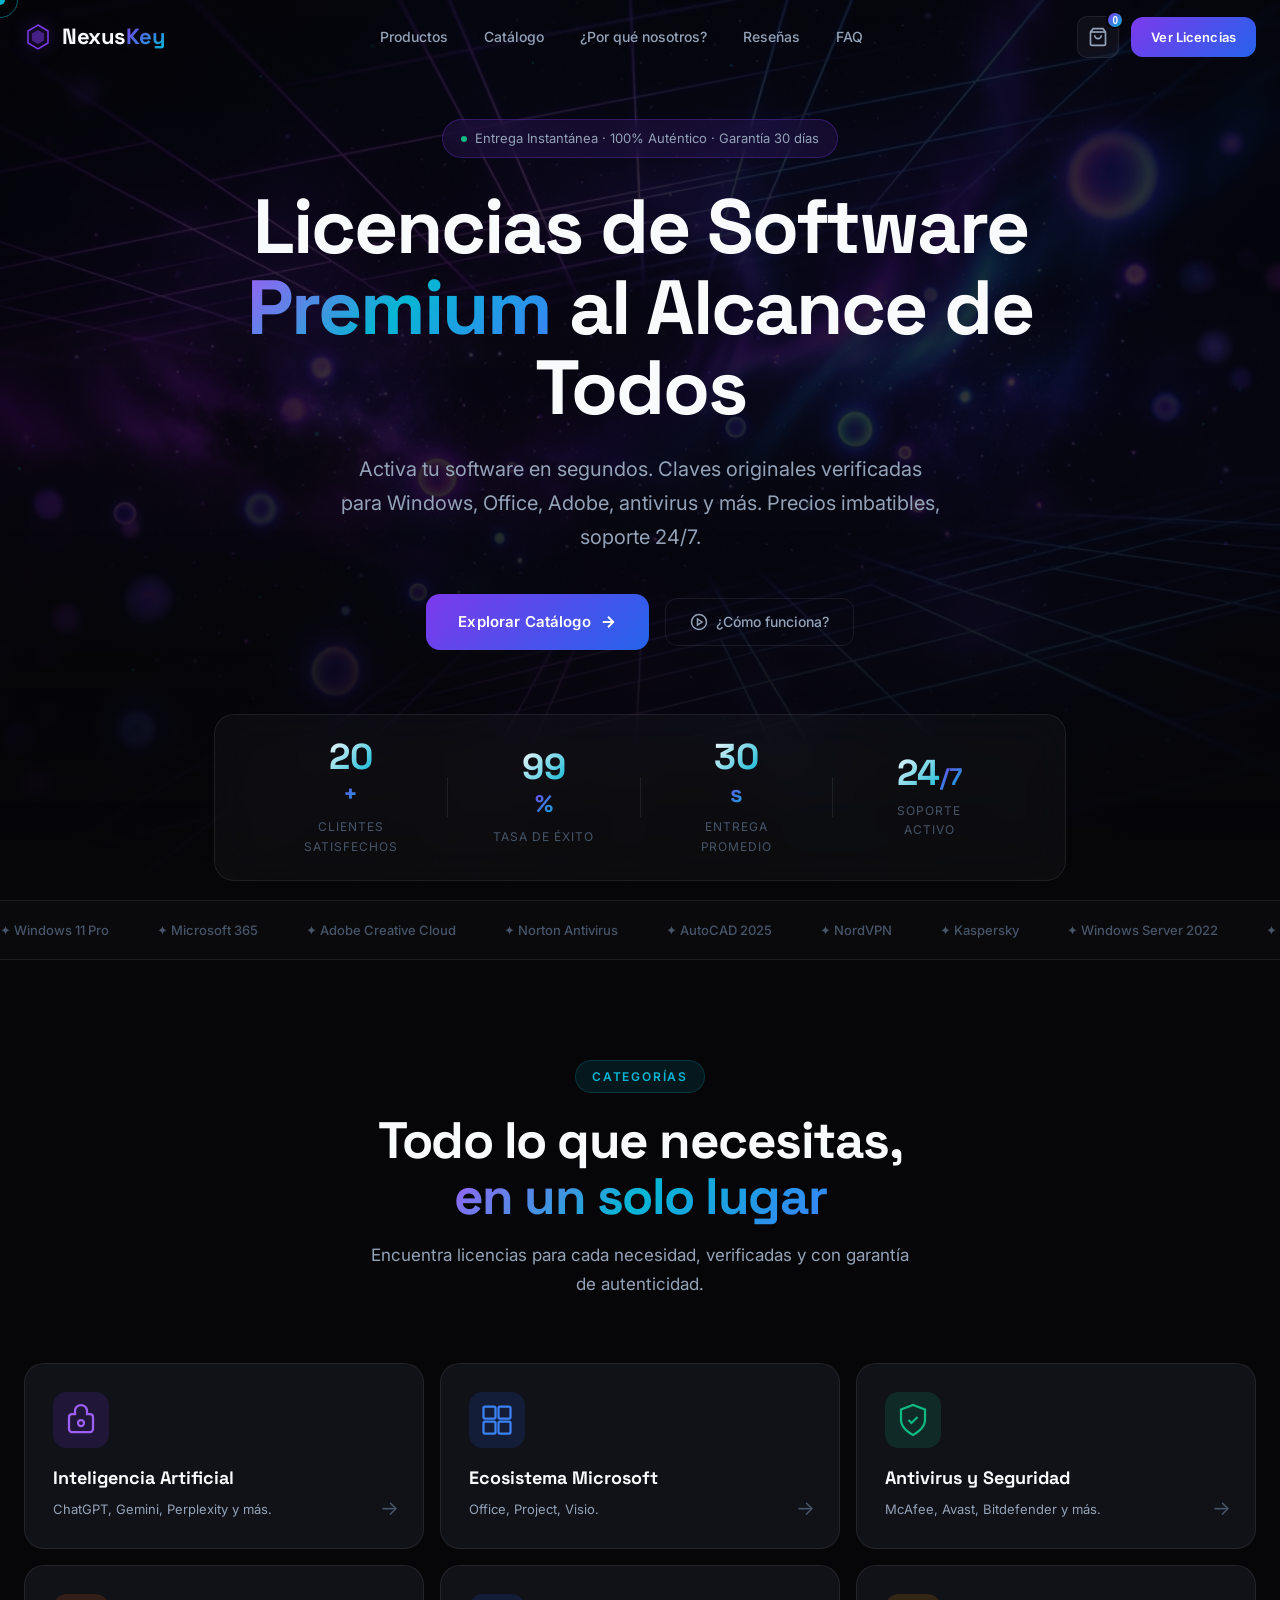
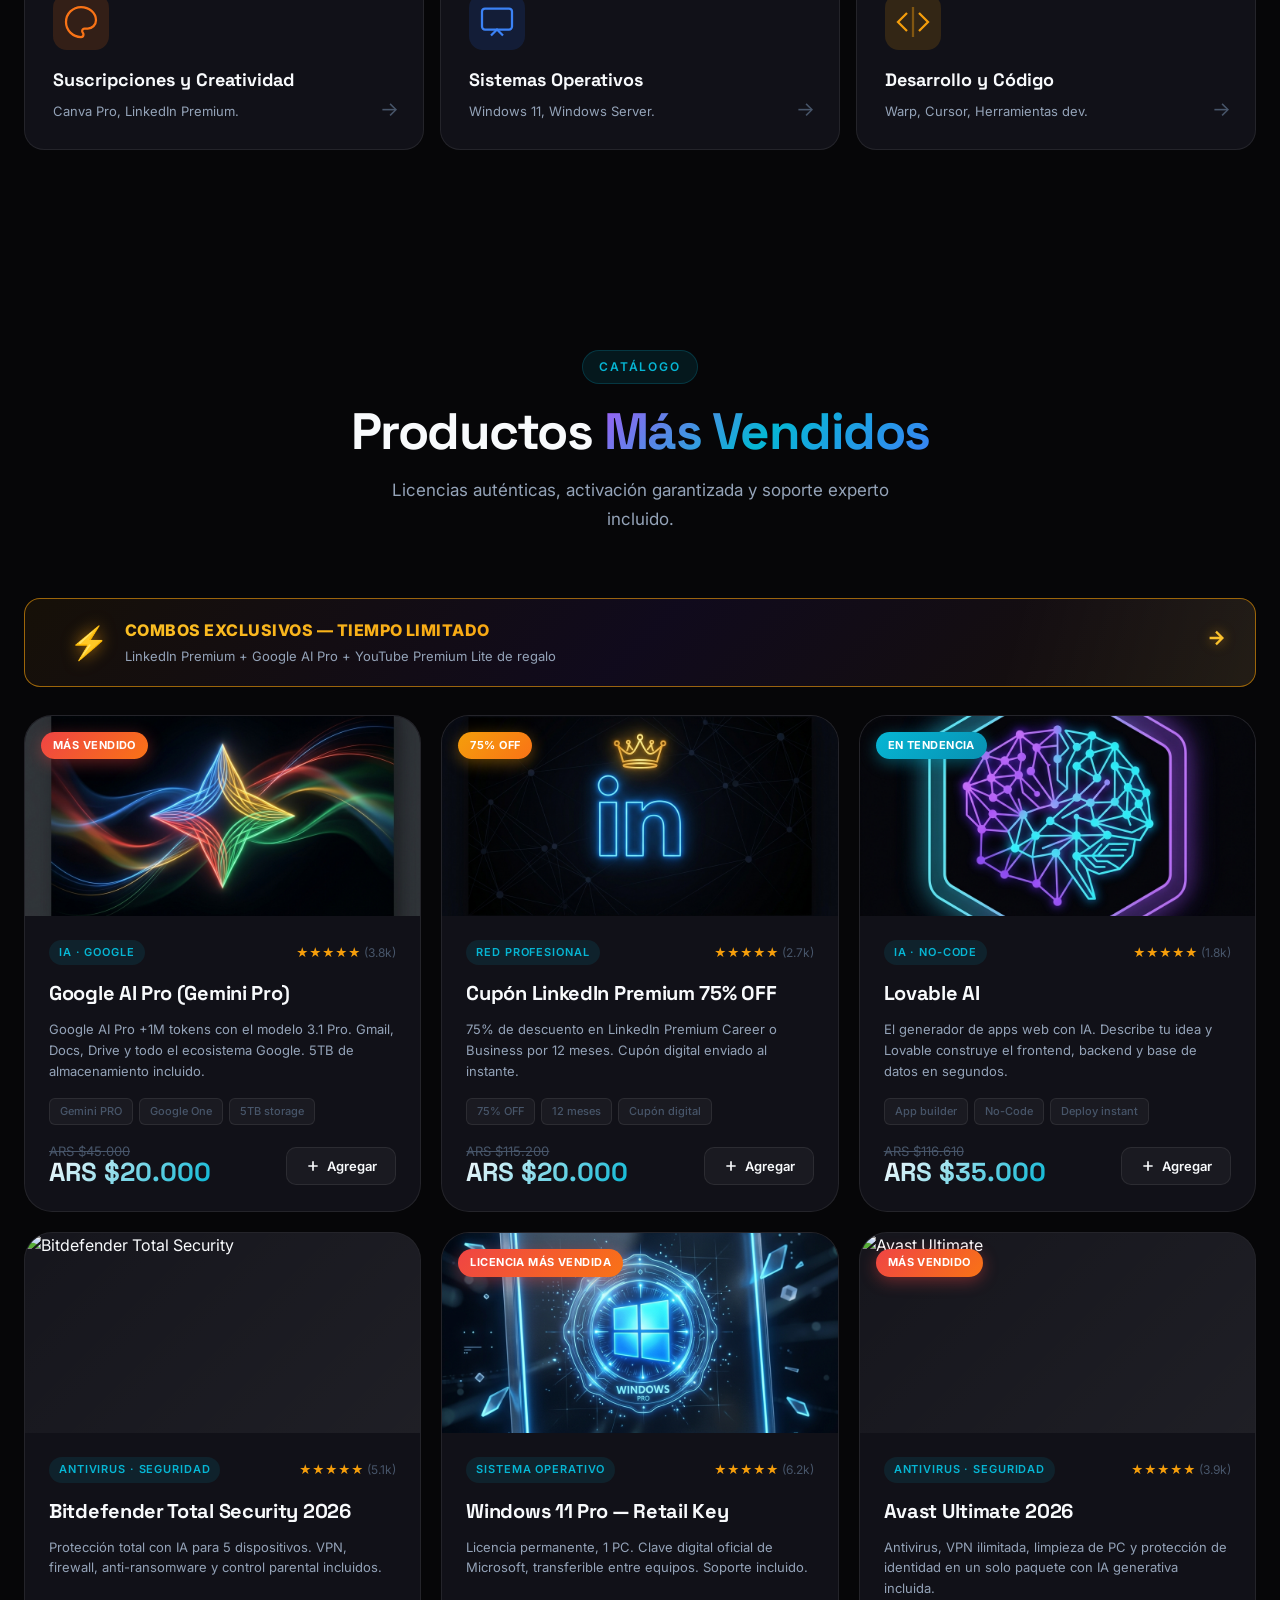
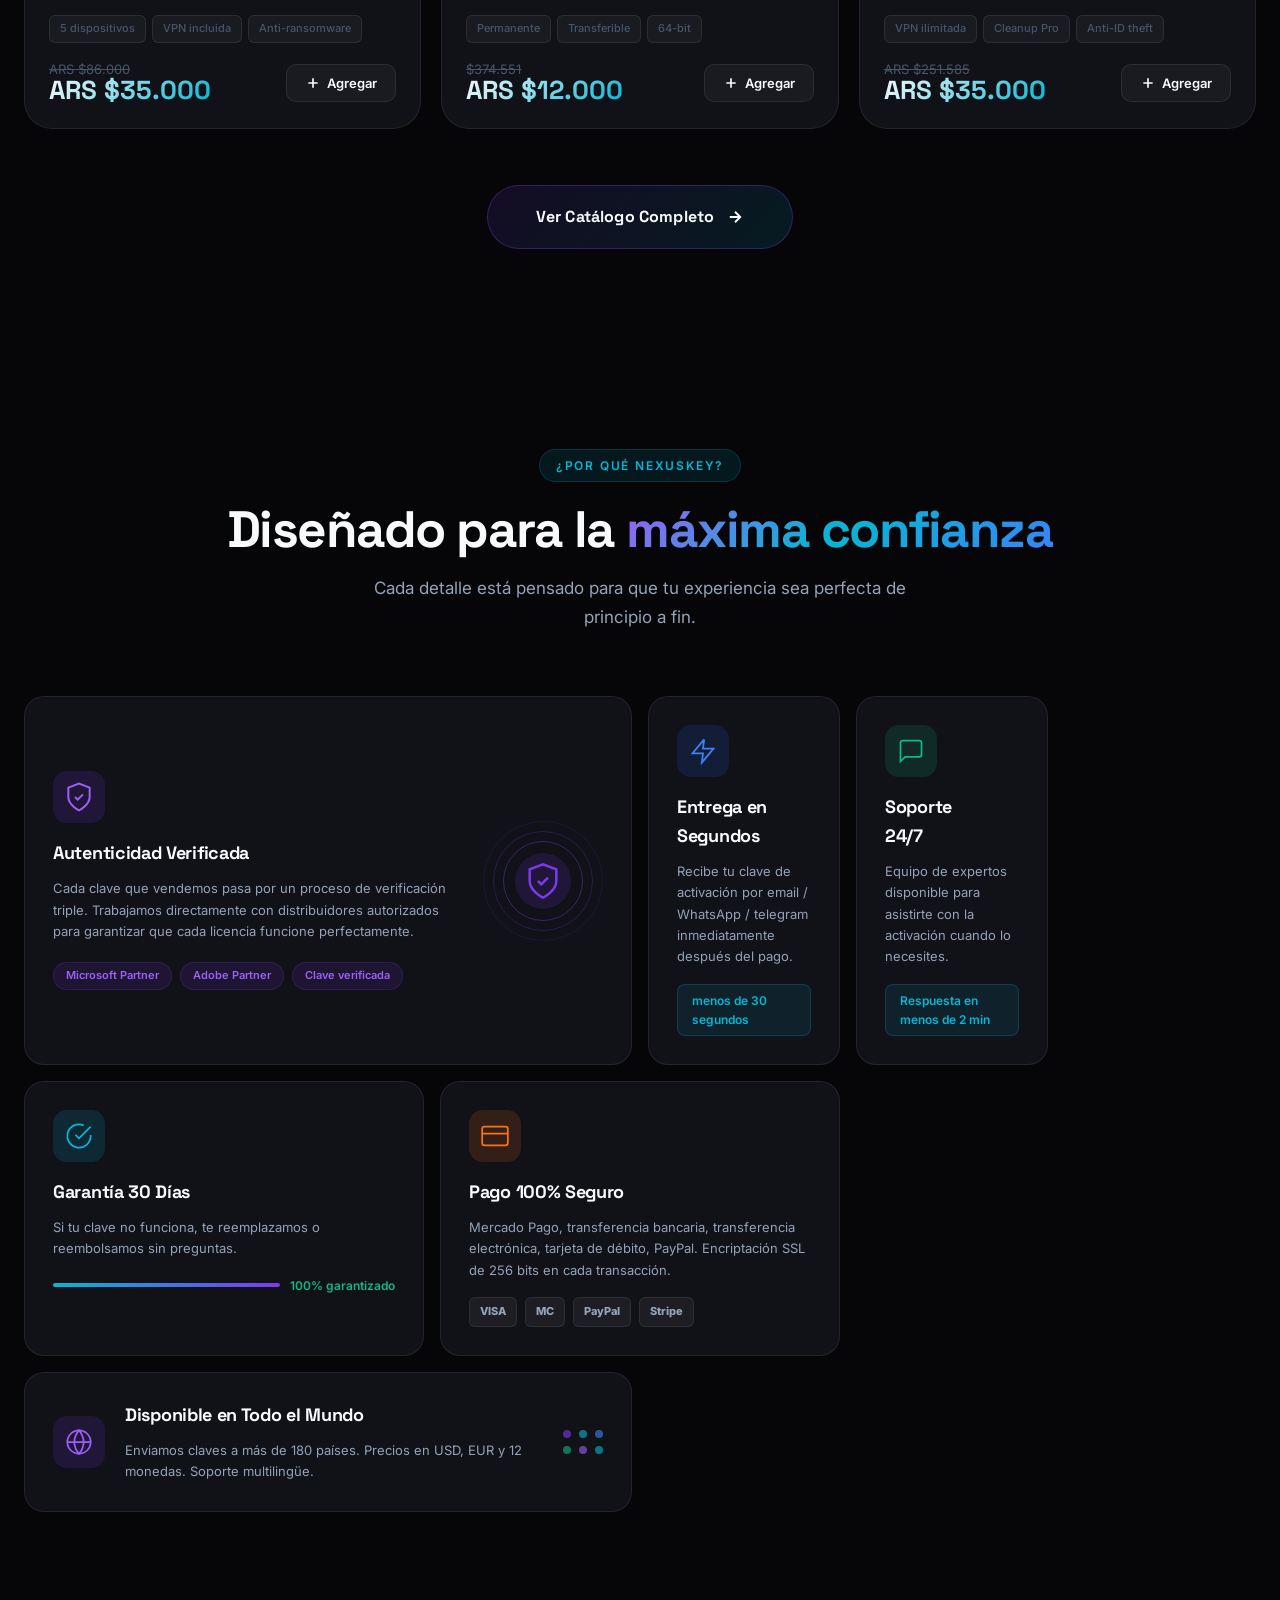
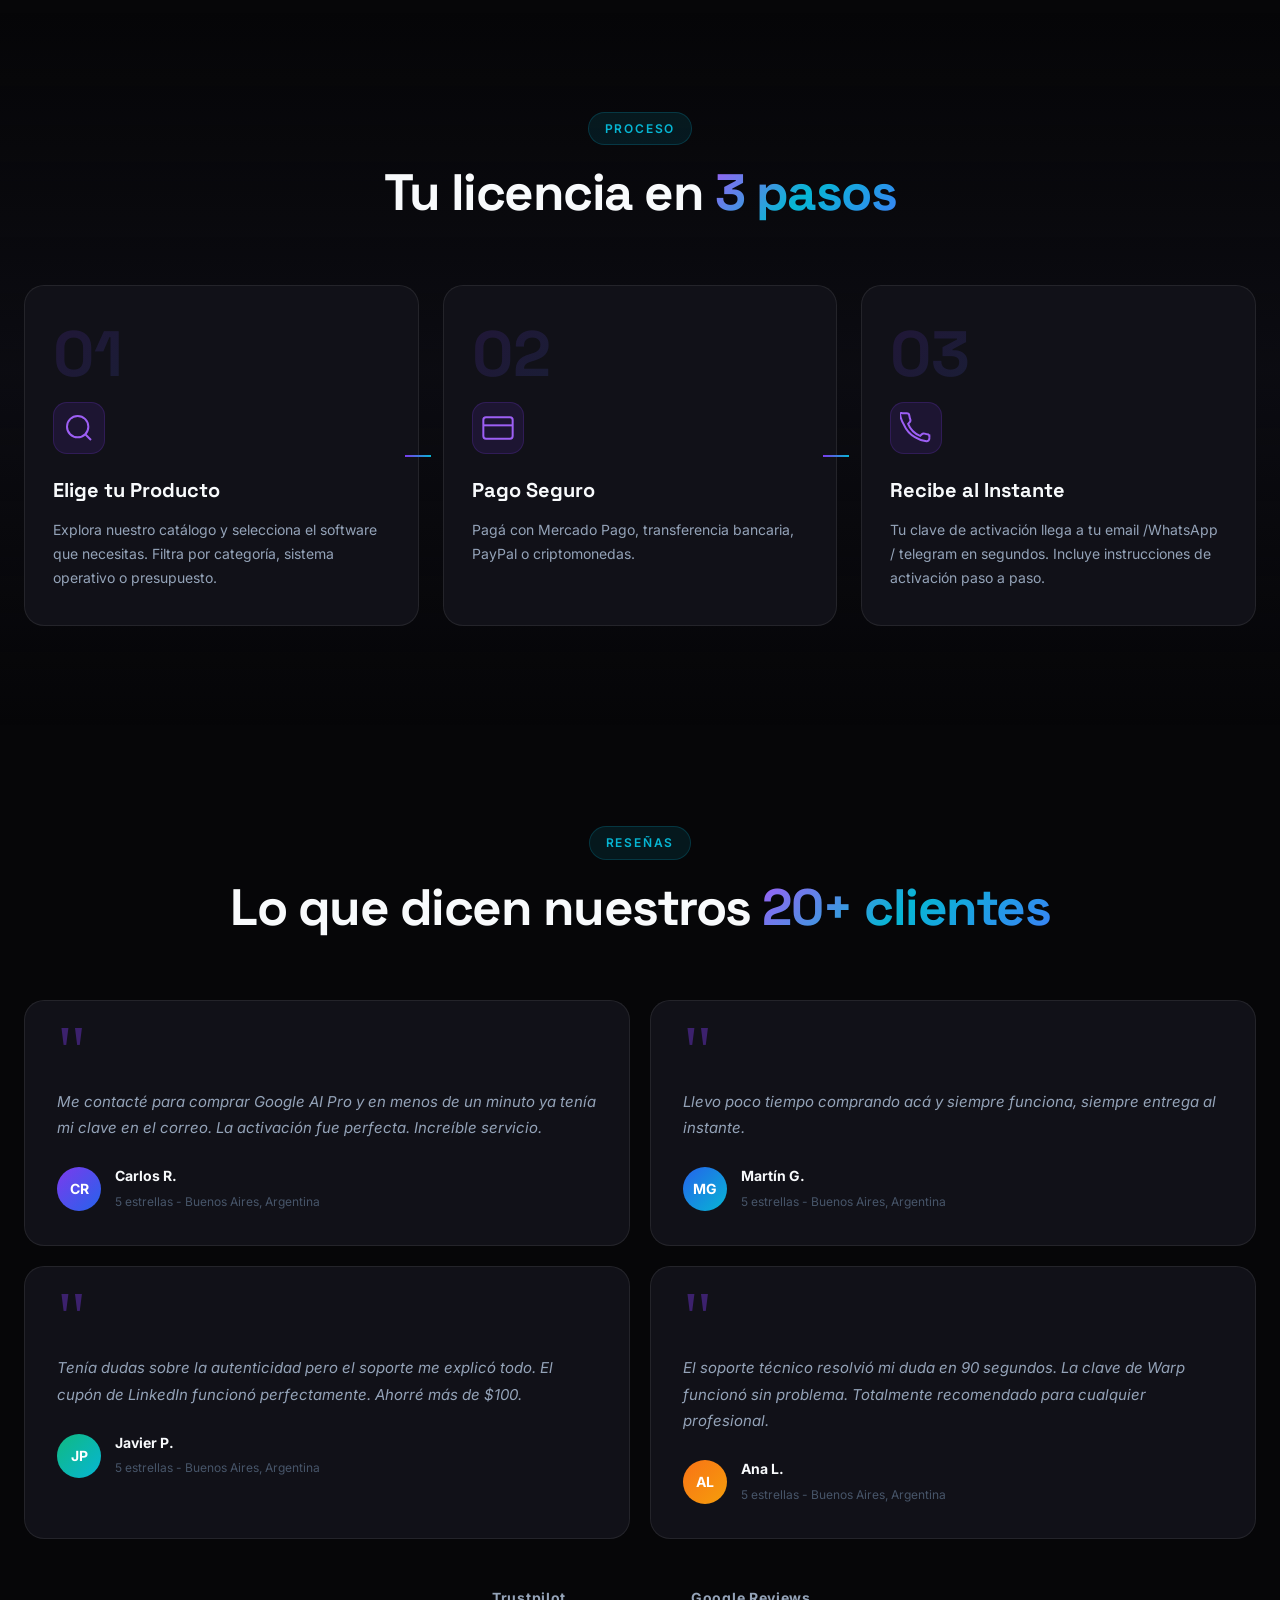
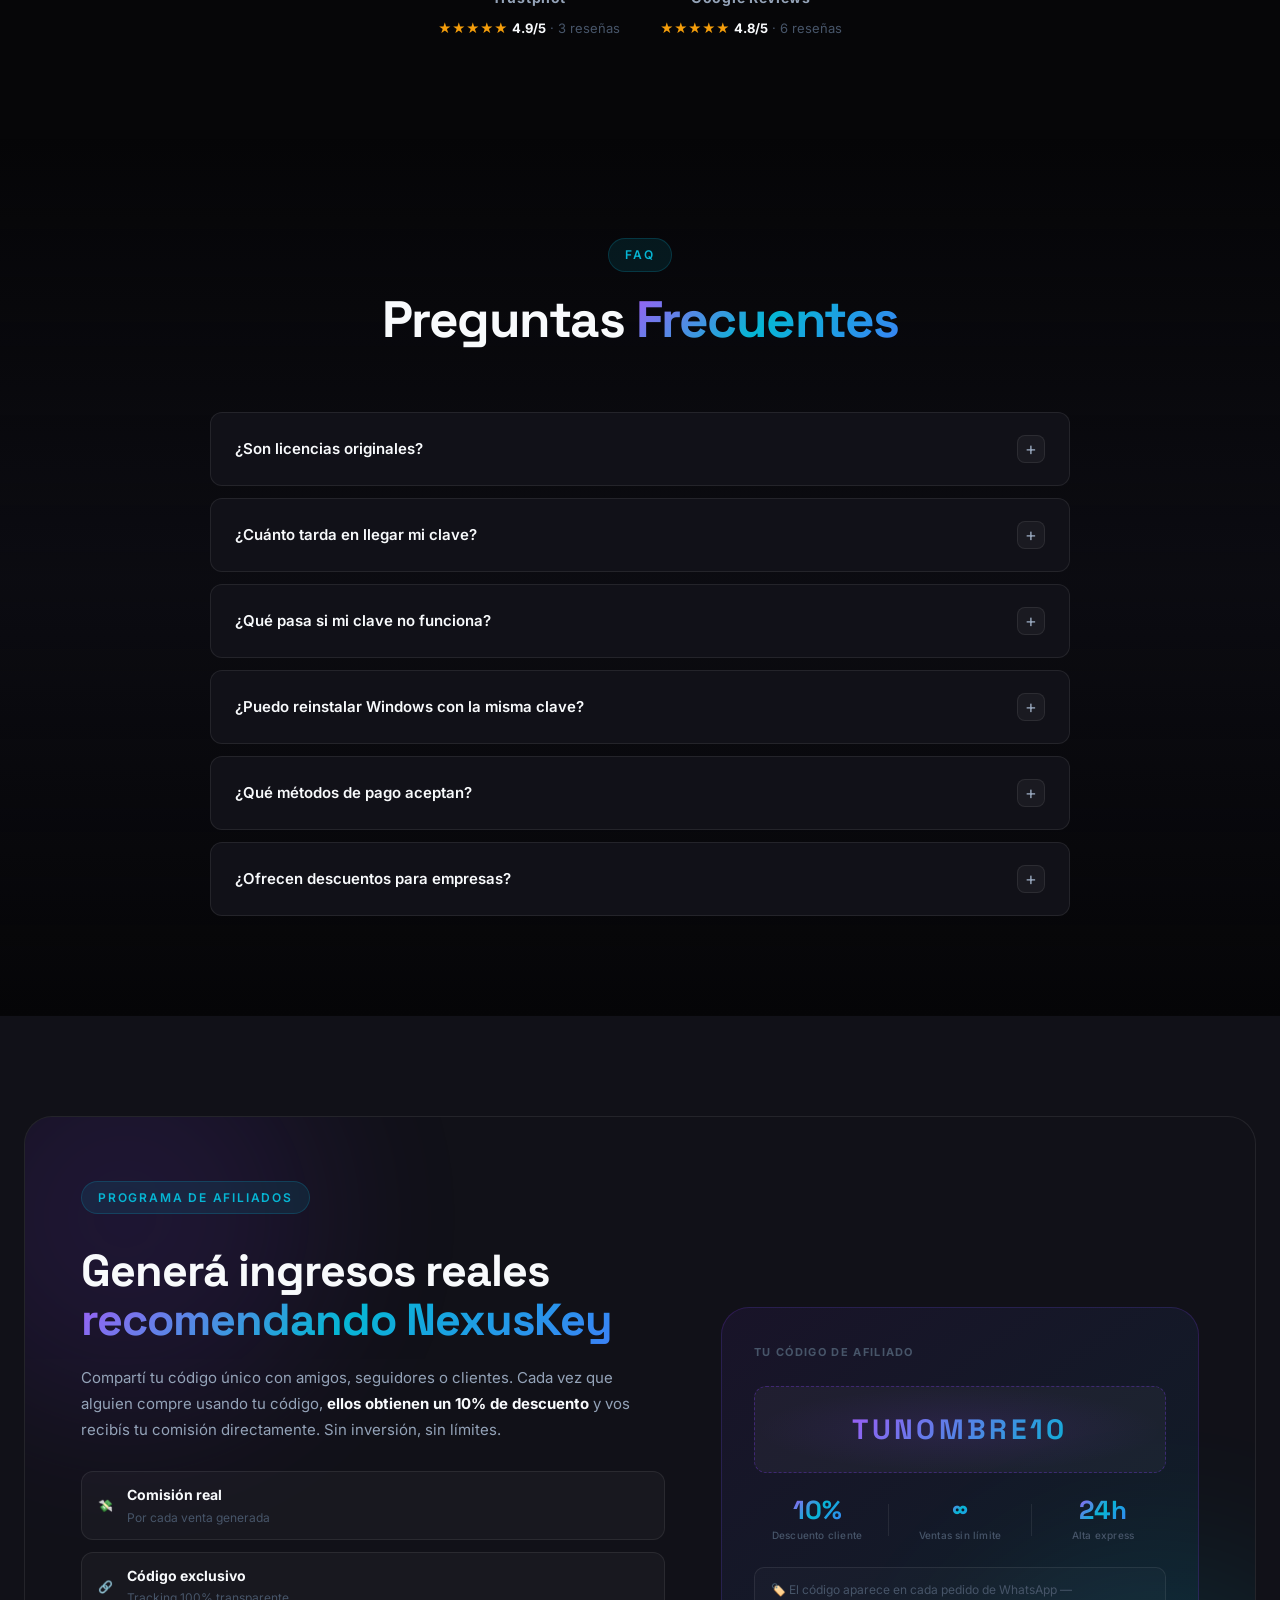
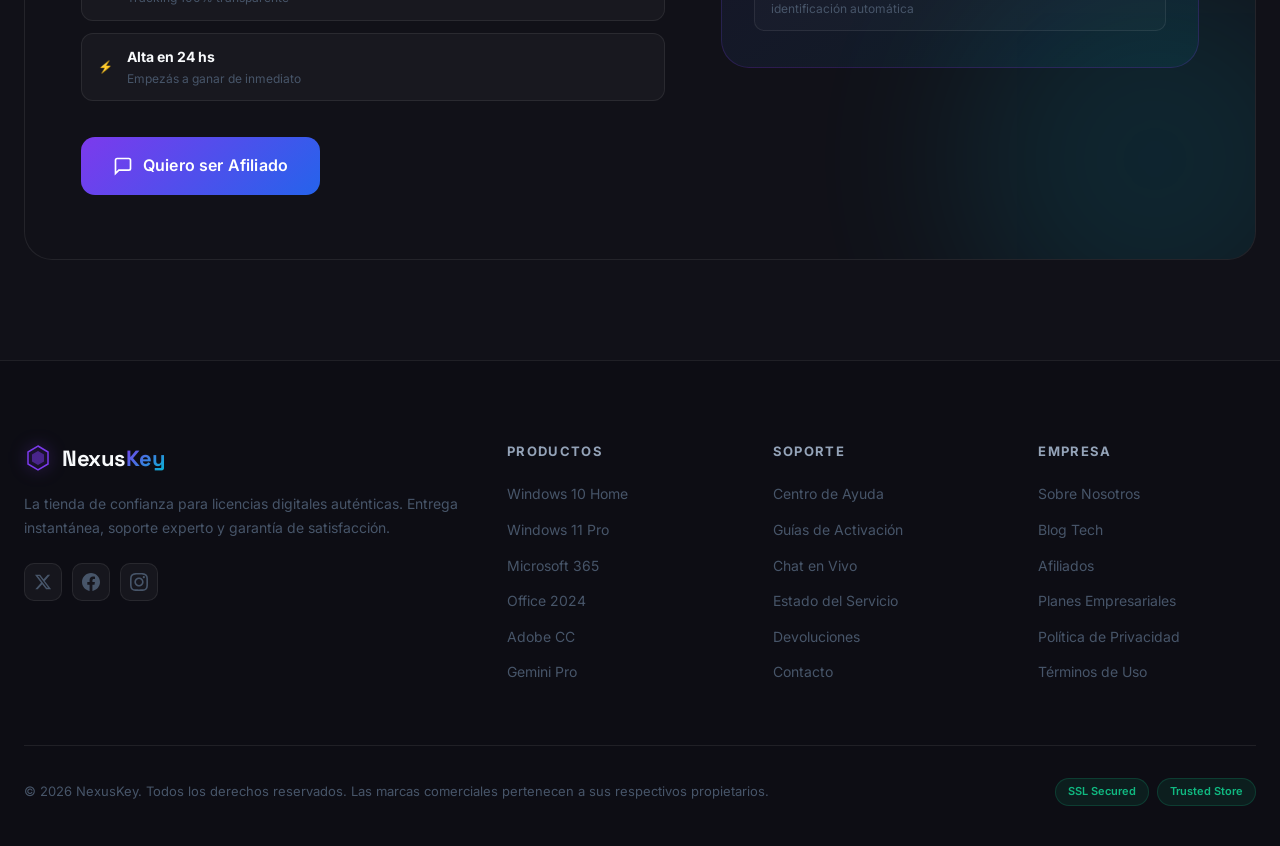
==== commit 5178bcde: "Tienda Web Licencias 2.3.0" ====
--- a/index.html
+++ b/index.html
@@ -300,6 +300,21 @@
       ═══════════════════════════════════════════════ -->
       <div class="products-grid" id="productsGrid">
 
+        <!-- ╔══════════ BANNER CTA — COMBOS EXCLUSIVOS ══════════╗ -->
+        <div class="super-combo-banner-wrap">
+          <a href="combos.html" class="btn-super-combo" id="btn-ver-combos">
+            <span class="super-combo-pulse"></span>
+            <span class="super-combo-icon">⚡</span>
+            <span class="super-combo-text">
+              <strong>COMBOS EXCLUSIVOS — TIEMPO LIMITADO</strong>
+              <small>LinkedIn Premium + Google AI Pro + YouTube Premium Lite de regalo</small>
+            </span>
+            <span class="super-combo-arrow">
+              <svg width="22" height="22" viewBox="0 0 24 24" fill="none" stroke="currentColor" stroke-width="2.5"><path d="M5 12h14M12 5l7 7-7 7"/></svg>
+            </span>
+          </a>
+        </div>
+
         <!-- ╔══════════ FILA 1 — DESTACADOS ══════════╗ -->
 
         <!-- 1 · Google AI Pro (Gemini Pro) | MÁS VENDIDO -->
@@ -375,7 +390,7 @@
             </div>
             <div class="product-footer">
               <div class="product-price">
-                <span class="price-old">ARS $11520.88</span>
+                <span class="price-old">ARS $115.200</span>
                 <span class="price-current">ARS $20.000</span>
               </div>
               <button class="btn-add-cart" onclick="event.stopPropagation(); addToCart('LinkedIn Premium 75% OFF 12 Meses', 19.99, this)" id="btn-linkedin">
--- a/style.css
+++ b/style.css
@@ -3290,3 +3290,207 @@
   .aff-code-text { font-size: 22px; letter-spacing: 0.08em; }
 }
 
+
+/* ══════════════════════════════════════════════════════════════════════════
+   BUNDLE CARD — COMBO EXCLUSIVO
+   Borde animado dorado-violeta, banner de regalo y botón premium
+══════════════════════════════════════════════════════════════════════════ */
+
+/* Animación del borde glow: gold → purple → LinkedIn blue → gold */
+@keyframes bundleGlow {
+  0%   { border-color: #f59e0b; box-shadow: 0 0 18px rgba(245,158,11,0.55), 0 0 40px rgba(245,158,11,0.2); }
+  33%  { border-color: #7c3aed; box-shadow: 0 0 18px rgba(124,58,237,0.65), 0 0 40px rgba(124,58,237,0.25); }
+  66%  { border-color: #0077b5; box-shadow: 0 0 18px rgba(0,119,181,0.55), 0 0 40px rgba(0,119,181,0.2); }
+  100% { border-color: #f59e0b; box-shadow: 0 0 18px rgba(245,158,11,0.55), 0 0 40px rgba(245,158,11,0.2); }
+}
+
+/* Shimmer del banner de regalo */
+@keyframes shimmer {
+  0%   { background-position: -200% center; }
+  100% { background-position: 200% center; }
+}
+
+.bundle-card {
+  border: 1.5px solid #f59e0b;
+  animation: bundleGlow 4s ease-in-out infinite;
+  position: relative;
+  overflow: hidden;
+}
+
+/* Franja superior decorativa */
+.bundle-card::before {
+  content: '';
+  position: absolute;
+  top: 0; left: 0; right: 0;
+  height: 3px;
+  background: linear-gradient(90deg, #f59e0b, #7c3aed, #0077b5, #f59e0b);
+  background-size: 200% 100%;
+  animation: shimmer 2.5s linear infinite;
+  z-index: 2;
+}
+
+/* Badge exclusivo del bundle */
+.badge-bundle {
+  background: linear-gradient(135deg, #f59e0b, #d97706);
+  color: #000;
+  font-weight: 800;
+  font-size: 11px;
+  letter-spacing: 0.06em;
+  text-transform: uppercase;
+  box-shadow: 0 2px 12px rgba(245,158,11,0.5);
+}
+
+/* Banner de regalo con shimmer */
+.bundle-gift-banner {
+  background: linear-gradient(
+    90deg,
+    rgba(245,158,11,0.12) 0%,
+    rgba(245,158,11,0.25) 40%,
+    rgba(124,58,237,0.2) 60%,
+    rgba(245,158,11,0.12) 100%
+  );
+  background-size: 200% auto;
+  animation: shimmer 3s linear infinite;
+  border: 1px solid rgba(245,158,11,0.35);
+  border-radius: 8px;
+  padding: 8px 12px;
+  margin: 10px 0;
+  font-size: 12px;
+  font-weight: 700;
+  color: #fbbf24;
+  text-align: center;
+  letter-spacing: 0.04em;
+}
+
+/* Precio del bundle — más grande y brillante */
+.bundle-price {
+  font-size: 22px !important;
+  background: linear-gradient(135deg, #fbbf24, #f59e0b);
+  -webkit-background-clip: text;
+  -webkit-text-fill-color: transparent;
+  background-clip: text;
+  filter: drop-shadow(0 0 8px rgba(245,158,11,0.6));
+}
+
+/* Botón del bundle — gradiente dorado-violeta */
+.btn-bundle {
+  background: linear-gradient(135deg, #f59e0b 0%, #d97706 40%, #7c3aed 100%) !important;
+  border: none !important;
+  box-shadow: 0 4px 20px rgba(245,158,11,0.4), 0 2px 8px rgba(124,58,237,0.3);
+  font-weight: 800;
+  letter-spacing: 0.02em;
+  transition: transform 0.2s ease, box-shadow 0.2s ease;
+}
+.btn-bundle:hover {
+  transform: translateY(-2px) scale(1.02);
+  box-shadow: 0 8px 28px rgba(245,158,11,0.55), 0 4px 12px rgba(124,58,237,0.4);
+}
+
+/* Responsive: en móvil el banner de regalo achica la fuente */
+@media (max-width: 768px) {
+  .bundle-gift-banner { font-size: 11px; padding: 7px 10px; }
+  .bundle-price { font-size: 20px !important; }
+}
+
+
+/* ══════════════════════════════════════════════════════════════════════════
+   SUPER COMBO BANNER — CTA de tiempo limitado
+   Aparece encima del grid de Mas Vendidos en index.html
+══════════════════════════════════════════════════════════════════════════ */
+
+@keyframes superPulse {
+  0%, 100% { box-shadow: 0 0 0 0 rgba(245,158,11,0.5), 0 0 20px rgba(245,158,11,0.2); border-color: rgba(245,158,11,0.7); }
+  50%       { box-shadow: 0 0 0 8px rgba(245,158,11,0), 0 0 40px rgba(245,158,11,0.35); border-color: rgba(124,58,237,0.9); }
+}
+
+@keyframes iconBounce {
+  0%, 100% { transform: scale(1); }
+  50%       { transform: scale(1.2) rotate(-8deg); }
+}
+
+.super-combo-banner-wrap {
+  grid-column: 1 / -1;
+  margin-bottom: 8px;
+}
+
+.btn-super-combo {
+  display: flex;
+  align-items: center;
+  gap: 16px;
+  width: 100%;
+  padding: 18px 28px;
+  background: linear-gradient(135deg, rgba(245,158,11,0.07) 0%, rgba(124,58,237,0.09) 50%, rgba(245,158,11,0.07) 100%);
+  border: 1.5px solid rgba(245,158,11,0.6);
+  border-radius: 16px;
+  text-decoration: none;
+  color: var(--text-primary);
+  cursor: pointer;
+  position: relative;
+  overflow: hidden;
+  animation: superPulse 2.4s ease-in-out infinite;
+  transition: transform 0.2s ease, background 0.3s ease;
+}
+
+.btn-super-combo::after {
+  content: '';
+  position: absolute;
+  inset: 0;
+  background: linear-gradient(105deg, transparent 40%, rgba(255,255,255,0.05) 50%, transparent 60%);
+  background-size: 200% 100%;
+  animation: shimmer 3s linear infinite;
+  pointer-events: none;
+}
+
+.btn-super-combo:hover {
+  transform: translateY(-2px);
+  background: linear-gradient(135deg, rgba(245,158,11,0.12) 0%, rgba(124,58,237,0.14) 50%, rgba(245,158,11,0.12) 100%);
+}
+
+.super-combo-icon {
+  font-size: 32px;
+  flex-shrink: 0;
+  animation: iconBounce 2s ease-in-out infinite;
+  filter: drop-shadow(0 0 8px rgba(245,158,11,0.7));
+}
+
+.super-combo-text {
+  flex: 1;
+  display: flex;
+  flex-direction: column;
+  gap: 3px;
+}
+
+.super-combo-text strong {
+  font-size: 16px;
+  font-weight: 800;
+  letter-spacing: 0.03em;
+  background: linear-gradient(90deg, #fbbf24, #f59e0b, #a78bfa);
+  -webkit-background-clip: text;
+  -webkit-text-fill-color: transparent;
+  background-clip: text;
+}
+
+.super-combo-text small {
+  font-size: 13px;
+  color: var(--text-secondary);
+  font-weight: 400;
+}
+
+.super-combo-arrow {
+  flex-shrink: 0;
+  color: #fbbf24;
+  transition: transform 0.2s ease;
+  filter: drop-shadow(0 0 6px rgba(245,158,11,0.6));
+}
+
+.btn-super-combo:hover .super-combo-arrow {
+  transform: translateX(5px);
+}
+
+@media (max-width: 600px) {
+  .btn-super-combo { padding: 14px 18px; gap: 12px; }
+  .super-combo-icon { font-size: 26px; }
+  .super-combo-text strong { font-size: 13px; }
+  .super-combo-text small { font-size: 11px; }
+  .super-combo-arrow svg { width: 18px; height: 18px; }
+}
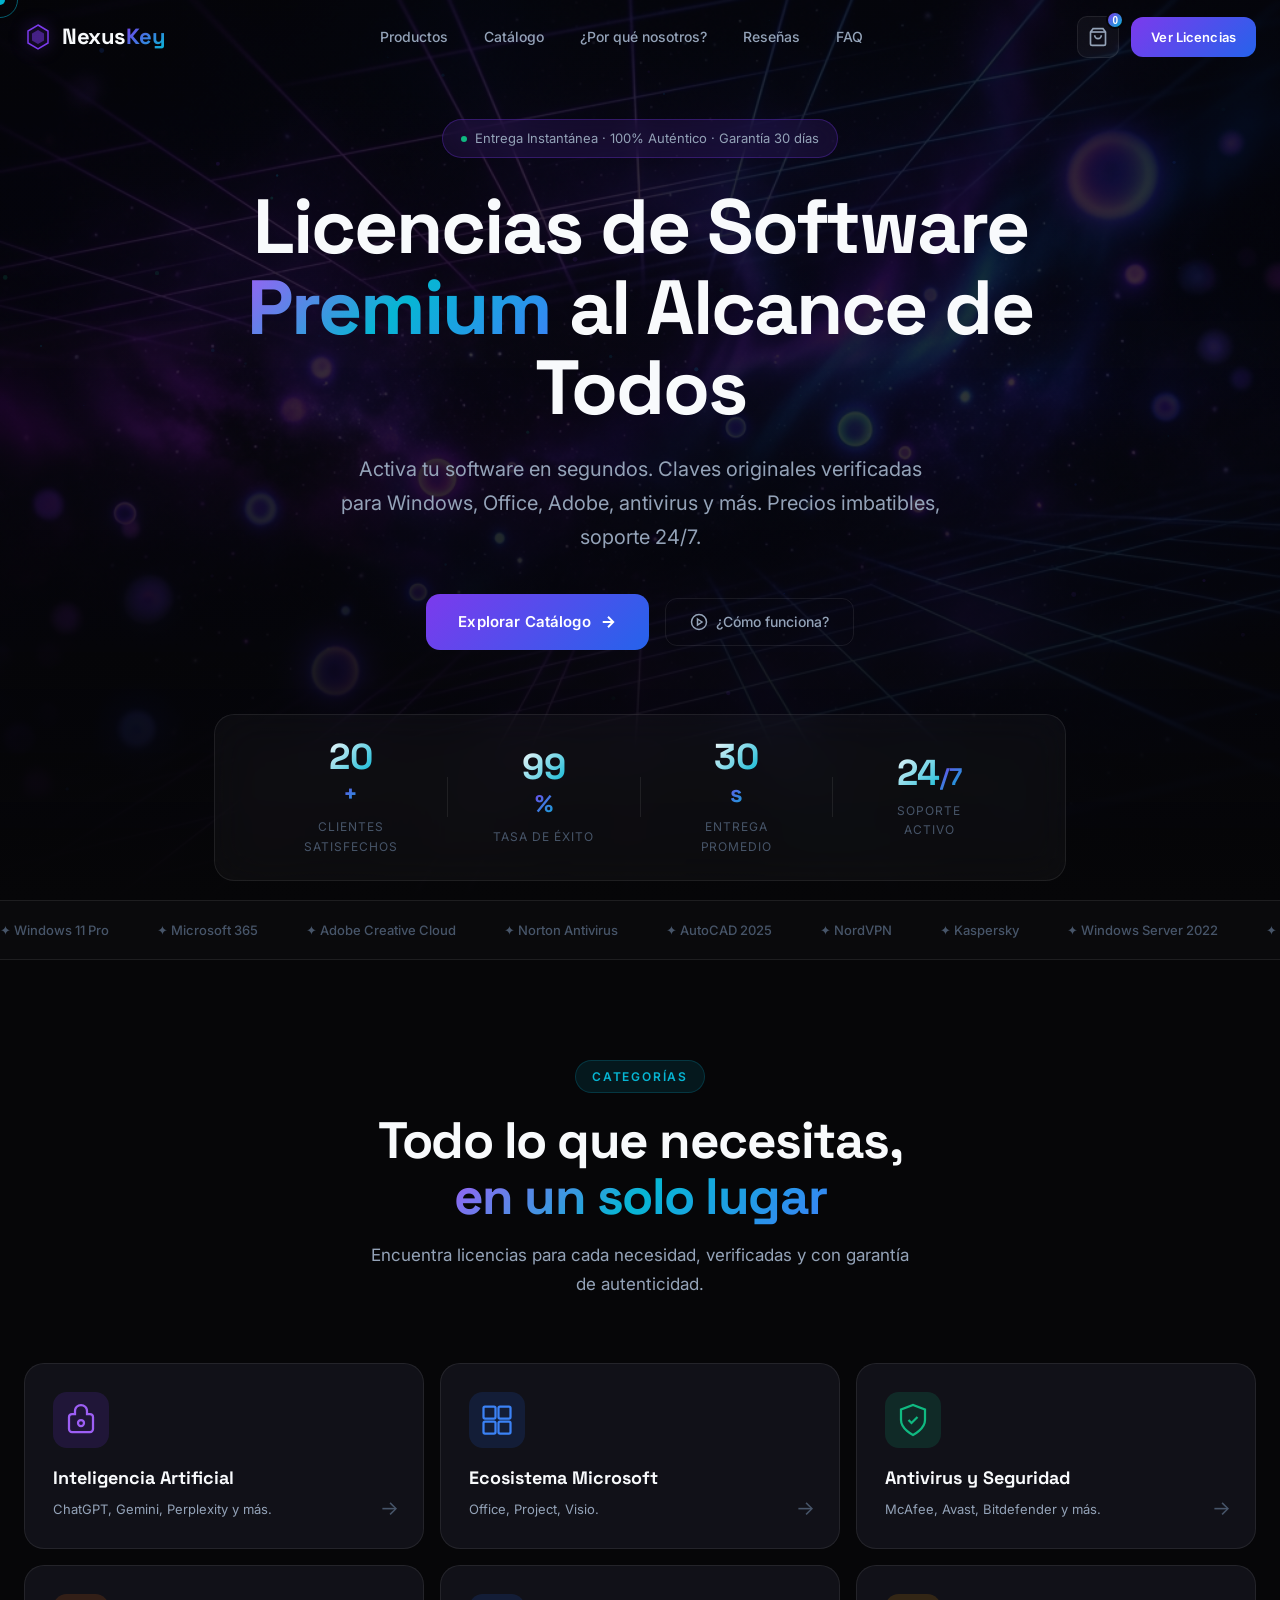
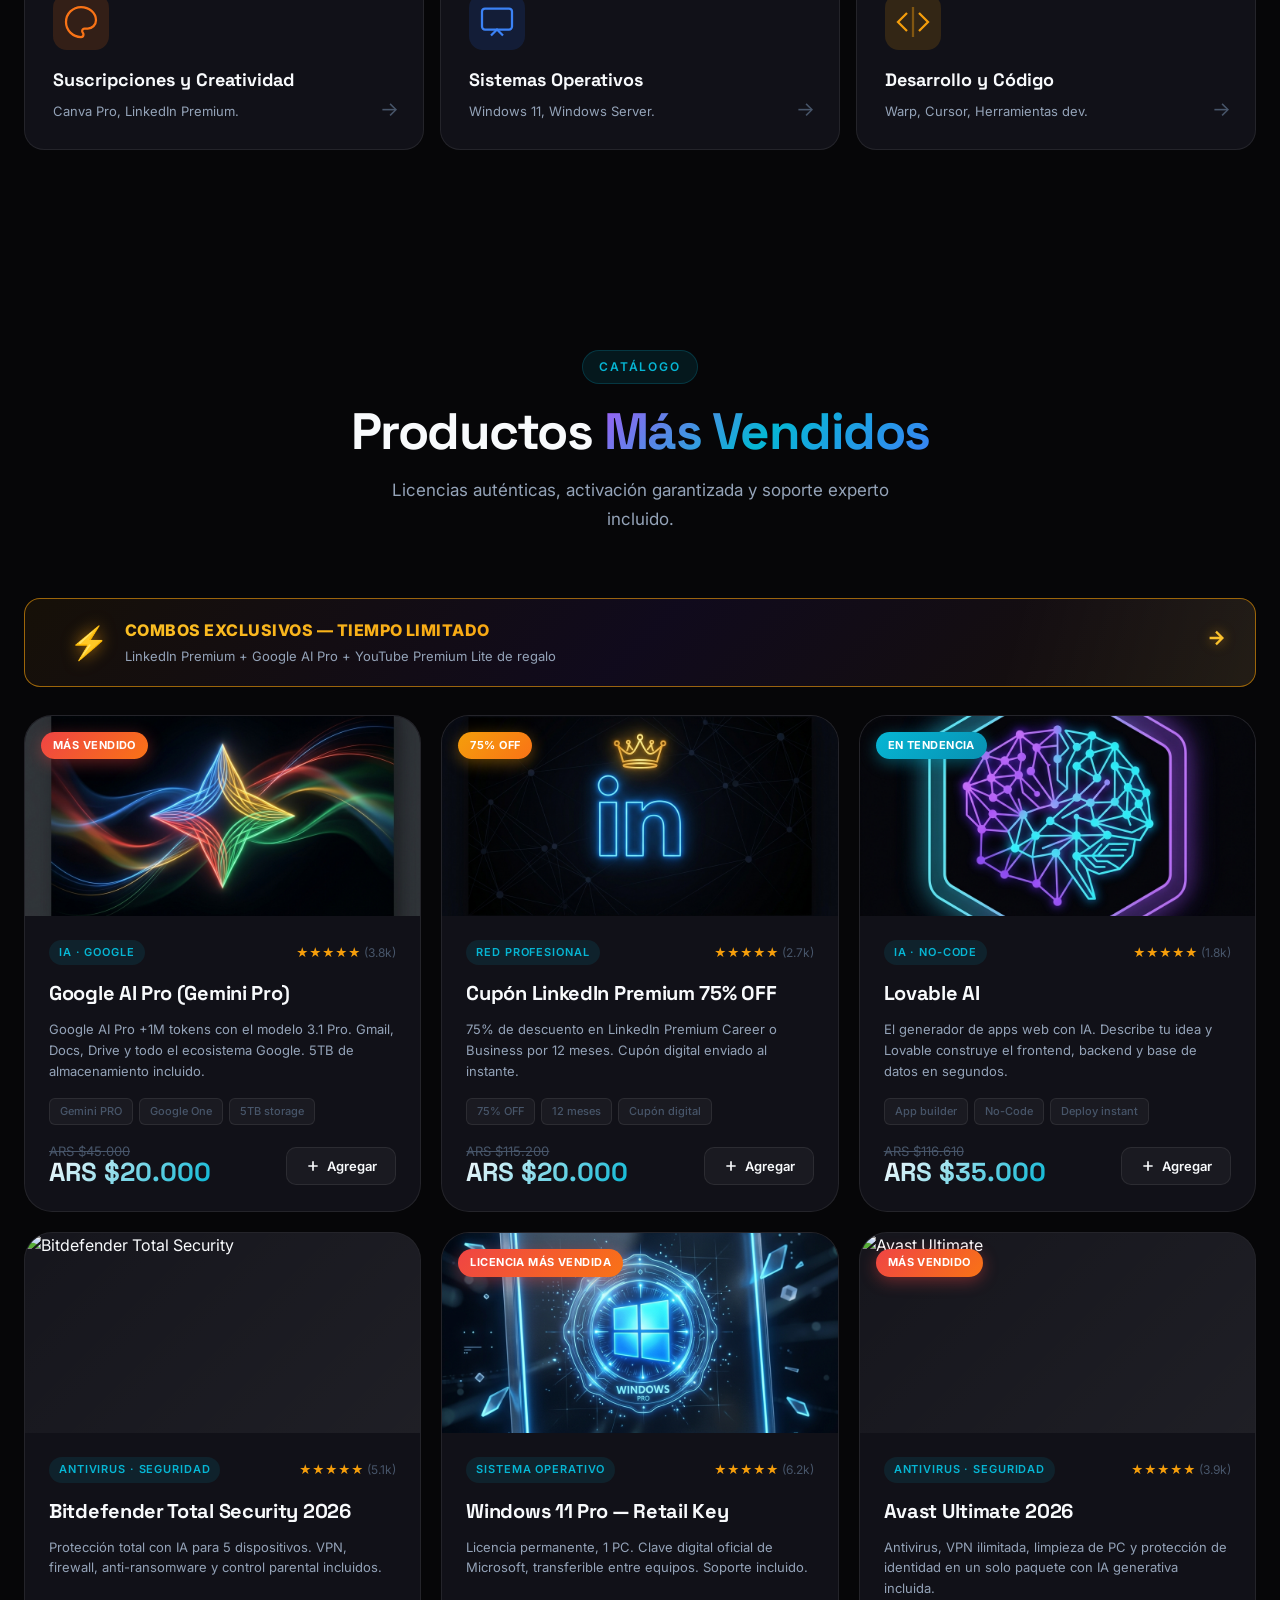
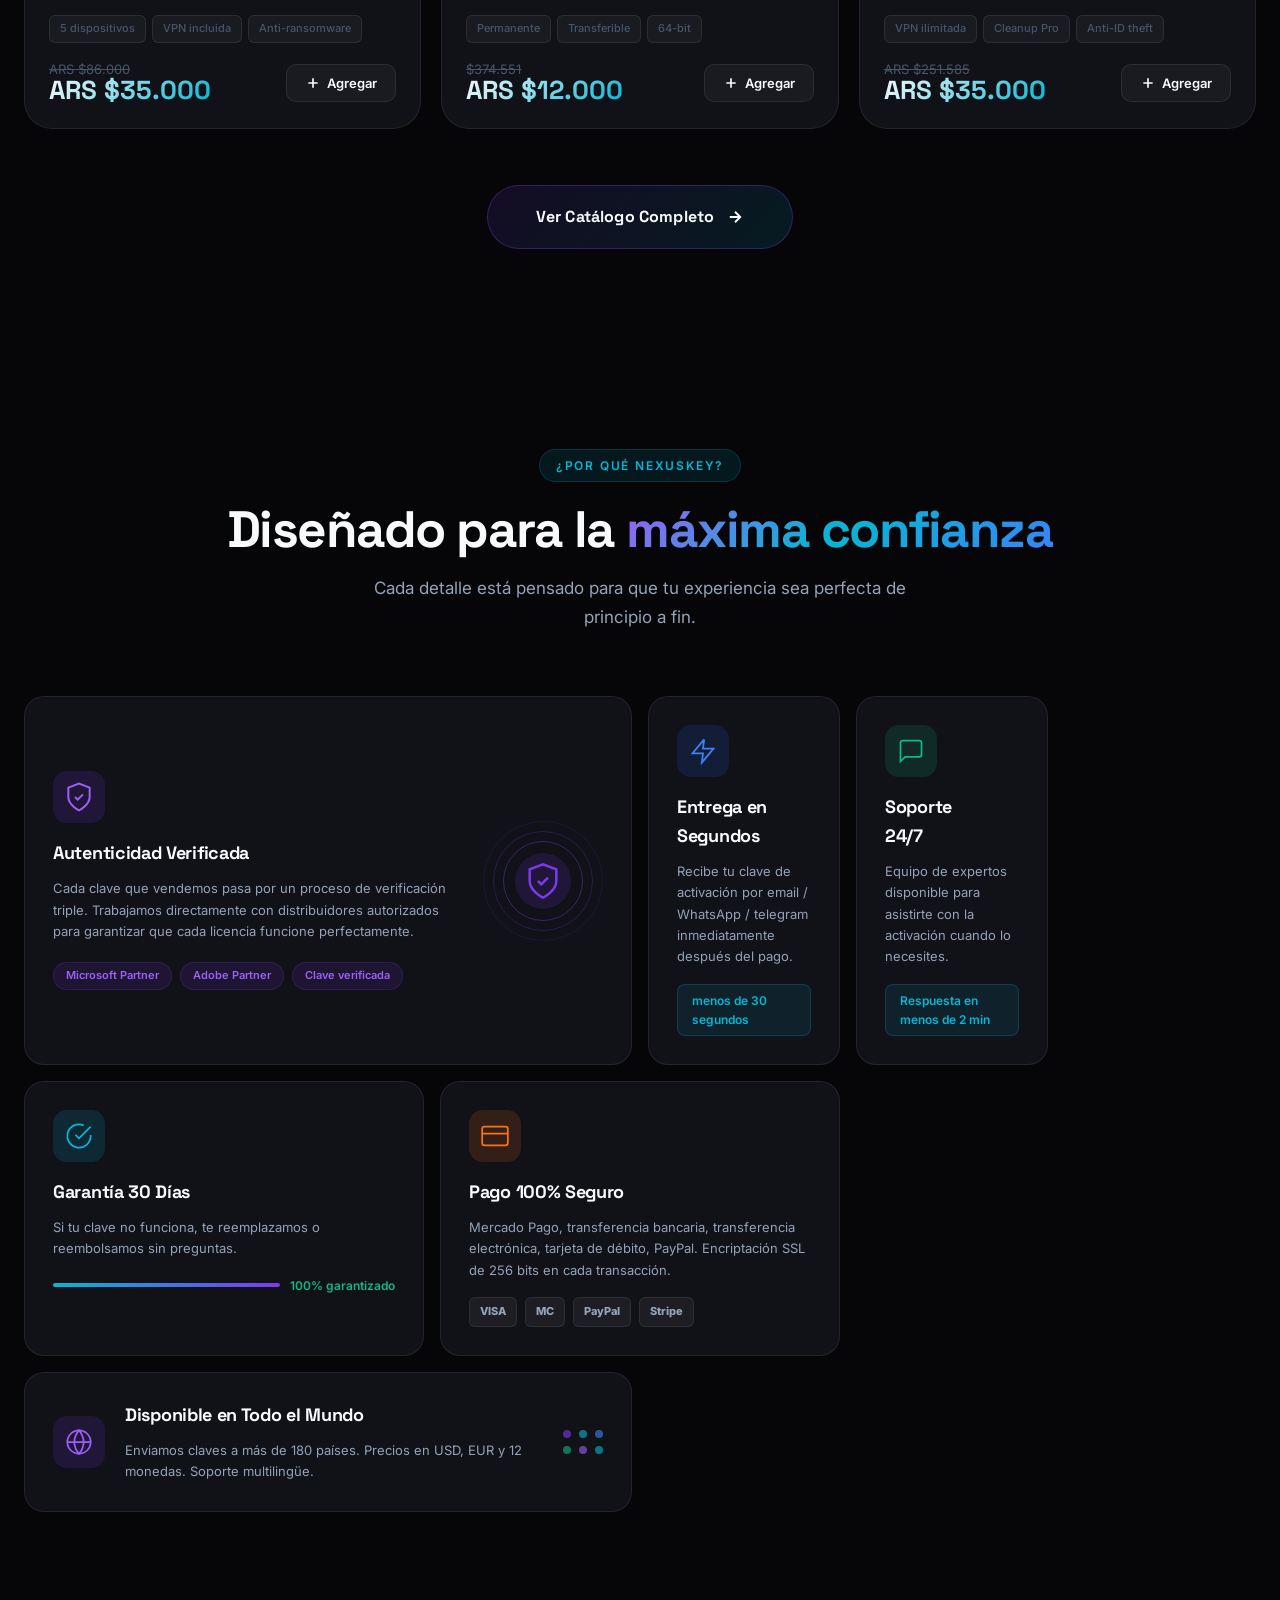
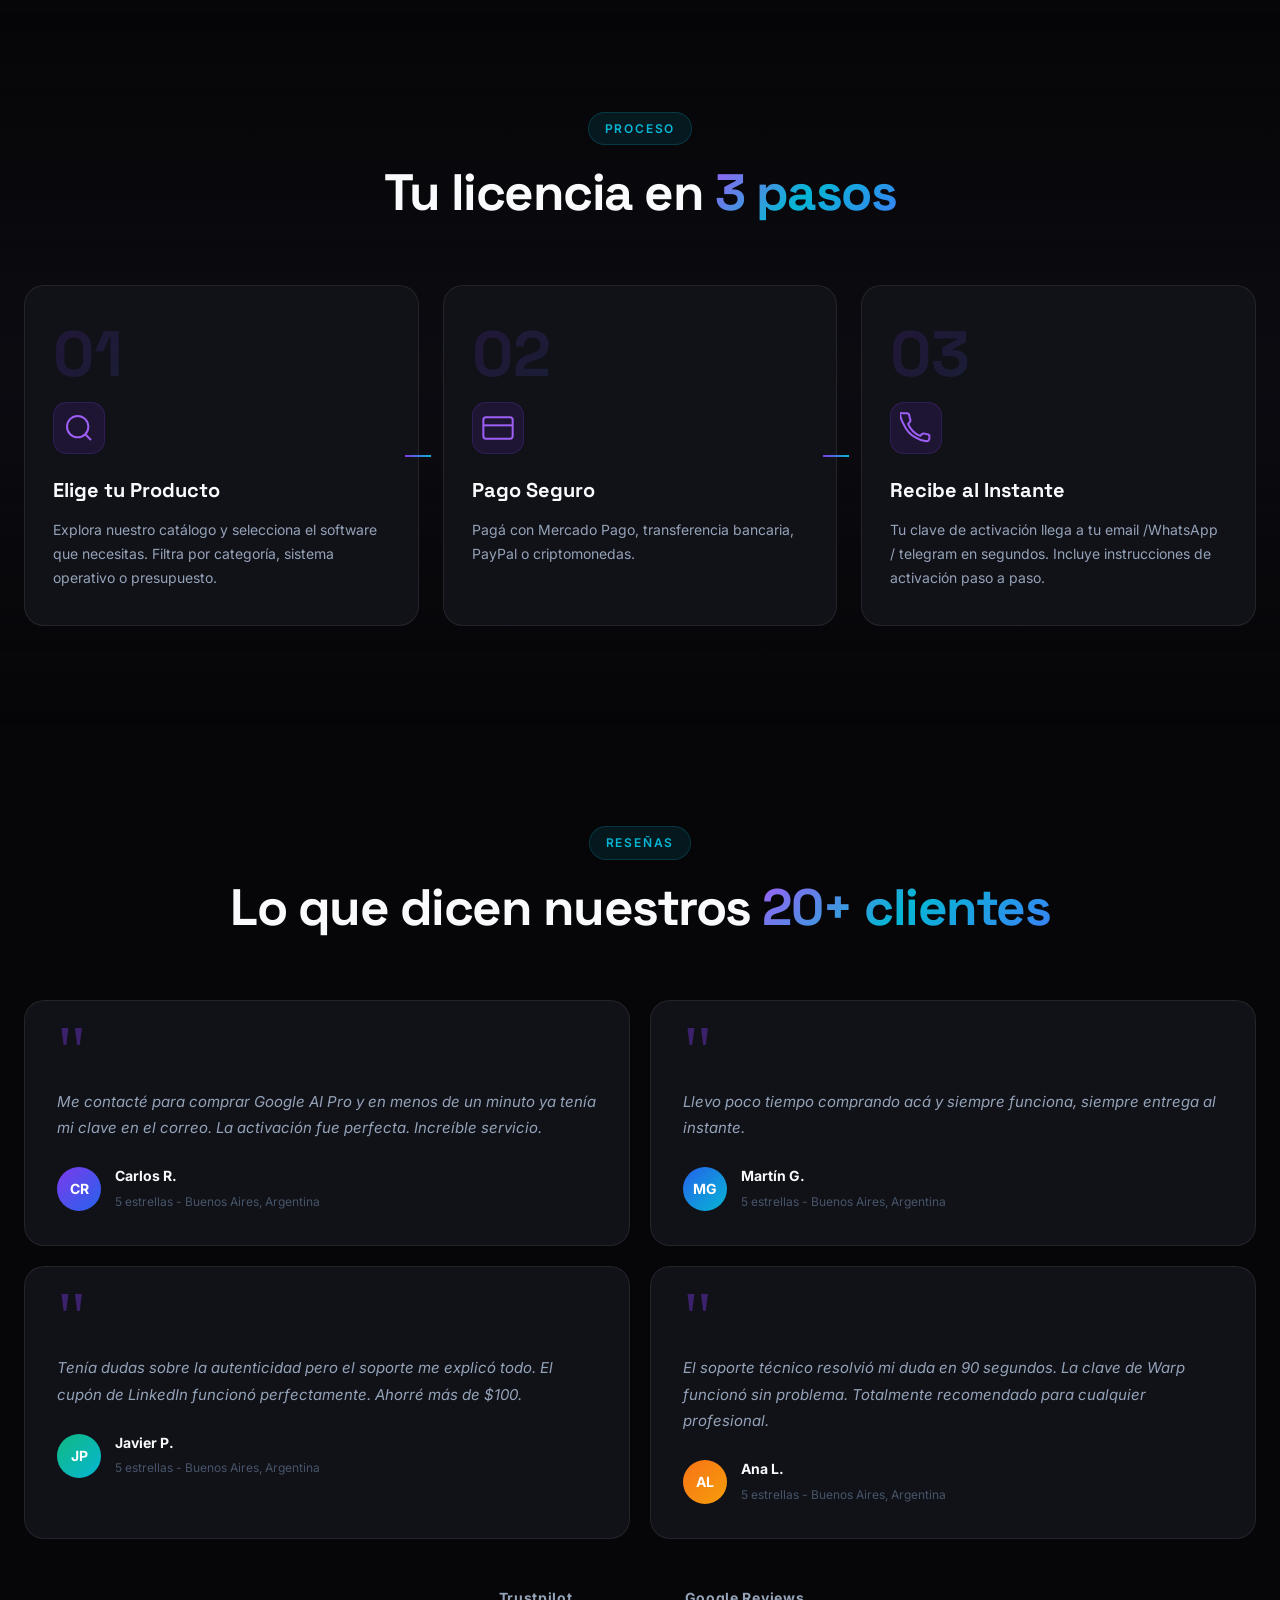
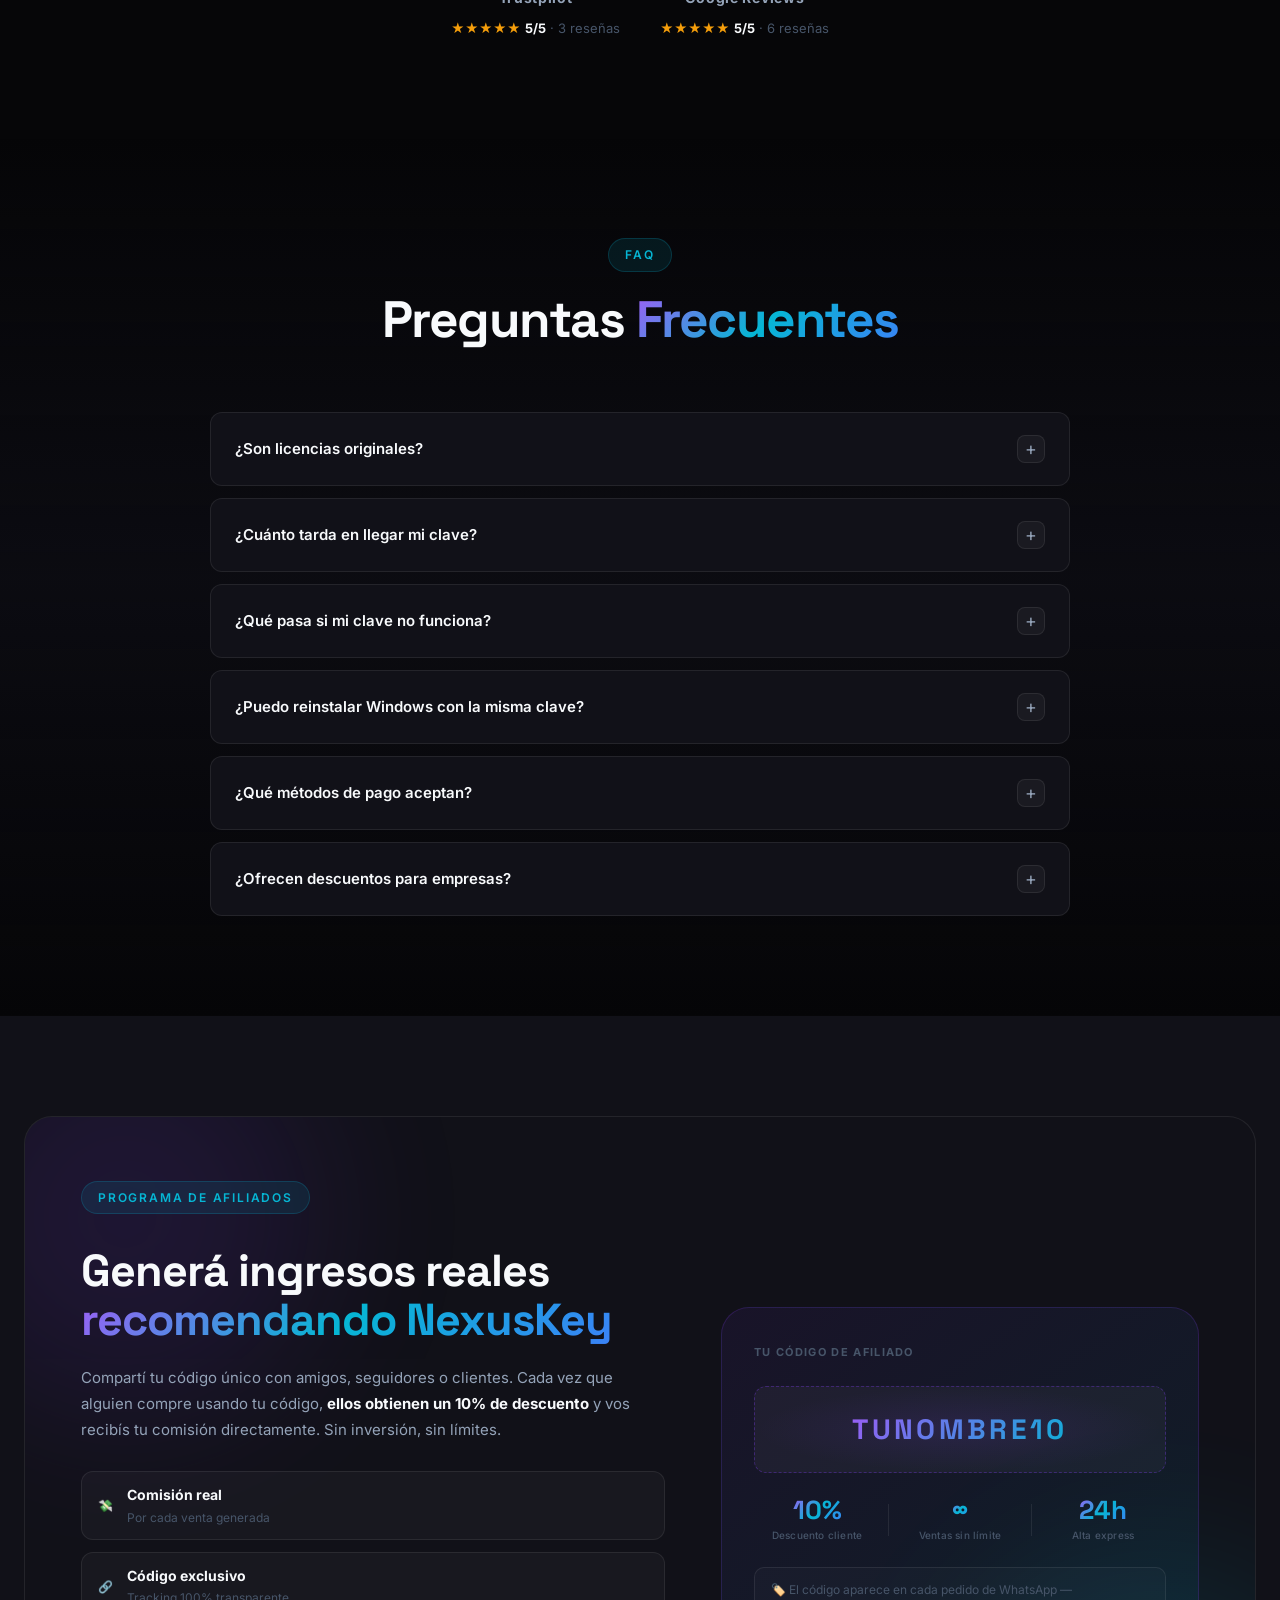
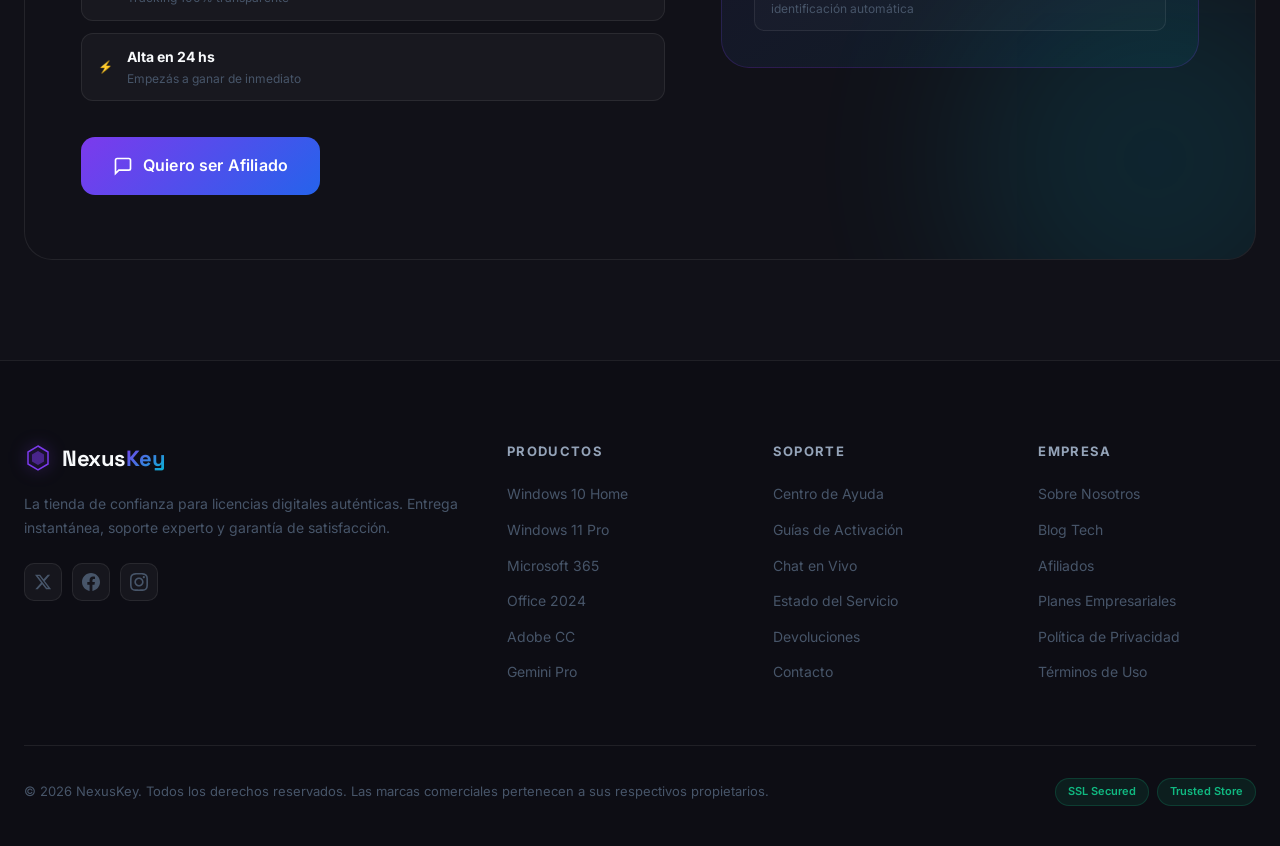
==== commit eace3a64: "Tienda Web Licencias 2.3.0" ====
--- a/index.html
+++ b/index.html
@@ -832,12 +832,12 @@
       <div class="trust-scores">
         <div class="trust-score-item">
           <span class="trust-platform-label">Trustpilot</span>
-          <div class="trust-rating">&#9733;&#9733;&#9733;&#9733;&#9733; <strong>4.9/5</strong> <span>· 3
+          <div class="trust-rating">&#9733;&#9733;&#9733;&#9733;&#9733; <strong>5/5</strong> <span>· 3
               reseñas</span></div>
         </div>
         <div class="trust-score-item">
           <span class="trust-platform-label">Google Reviews</span>
-          <div class="trust-rating">&#9733;&#9733;&#9733;&#9733;&#9733; <strong>4.8/5</strong> <span>· 6
+          <div class="trust-rating">&#9733;&#9733;&#9733;&#9733;&#9733; <strong>5/5</strong> <span>· 6
               reseñas</span></div>
         </div>
       </div>
--- a/style.css
+++ b/style.css
@@ -1954,6 +1954,12 @@
 .cart-footer {
   padding: 24px;
   border-top: 1px solid var(--border);
+  position: sticky;
+  bottom: 0;
+  background: var(--bg-secondary);
+  z-index: 10;
+  pointer-events: auto;
+  flex-shrink: 0;
 }
 
 .cart-total {
@@ -2398,7 +2404,24 @@
   /* ── FOOTER Y RESTO ── */
   .footer-grid { grid-template-columns: 1fr; gap: 24px; }
   .footer-bottom { flex-direction: column; align-items: flex-start; }
-  .cart-drawer { width: 100%; }
+  /* ── CART MOBILE — garantiza que el botón de checkout sea siempre tappable —— */
+  .cart-drawer {
+    width: 100%;
+    z-index: 1400;        /* encima de cualquier overlay de la página */
+    height: 100dvh;       /* usa dvh para respetar el teclado virtual */
+  }
+  .cart-footer {
+    position: sticky;
+    bottom: 0;
+    z-index: 1401;        /* por encima del propio drawer */
+    pointer-events: auto;
+    padding: 16px 20px;   /* táctil cómodo en mobile */
+  }
+  .cart-footer .btn-primary {
+    min-height: 52px;     /* área de toque mínima recomendada por WCAG */
+    font-size: 16px;
+    pointer-events: auto;
+  }
   .cta-box { padding: 48px 24px; }
 }
 
@@ -3494,3 +3517,84 @@
   .super-combo-text small { font-size: 11px; }
   .super-combo-arrow svg { width: 18px; height: 18px; }
 }
+
+
+/* ══════════════════════════════════════════════════════════════════════════
+   COMBOS GRID — Layout 2 columnas para combos.html
+══════════════════════════════════════════════════════════════════════════ */
+
+.combos-grid-2 {
+  display: grid;
+  grid-template-columns: repeat(2, 1fr);
+  gap: 2rem;
+  margin-top: 8px;
+}
+
+@media (max-width: 768px) {
+  .combos-grid-2 {
+    grid-template-columns: 1fr;
+  }
+}
+
+/* ── Variante AZUL (Combo OS+IA) ── */
+
+@keyframes bundleGlowBlue {
+  0%   { border-color: #38bdf8; box-shadow: 0 0 18px rgba(56,189,248,0.5), 0 0 40px rgba(56,189,248,0.18); }
+  50%  { border-color: #7c3aed; box-shadow: 0 0 18px rgba(124,58,237,0.6), 0 0 40px rgba(124,58,237,0.22); }
+  100% { border-color: #38bdf8; box-shadow: 0 0 18px rgba(56,189,248,0.5), 0 0 40px rgba(56,189,248,0.18); }
+}
+
+.bundle-card-blue {
+  border: 1.5px solid #38bdf8;
+  animation: bundleGlowBlue 4s ease-in-out infinite;
+}
+
+.bundle-card-blue::before {
+  background: linear-gradient(90deg, #38bdf8, #7c3aed, #06b6d4, #38bdf8);
+  background-size: 200% 100%;
+  animation: shimmer 2.5s linear infinite;
+}
+
+.badge-bundle-blue {
+  background: linear-gradient(135deg, #0ea5e9, #0284c7);
+  color: #fff;
+  font-weight: 800;
+  font-size: 11px;
+  letter-spacing: 0.06em;
+  text-transform: uppercase;
+  box-shadow: 0 2px 12px rgba(56,189,248,0.45);
+}
+
+.bundle-gift-banner-blue {
+  background: linear-gradient(
+    90deg,
+    rgba(56,189,248,0.1) 0%,
+    rgba(56,189,248,0.22) 40%,
+    rgba(124,58,237,0.18) 60%,
+    rgba(56,189,248,0.1) 100%
+  );
+  background-size: 200% auto;
+  animation: shimmer 3s linear infinite;
+  border: 1px solid rgba(56,189,248,0.3);
+  color: #38bdf8;
+}
+
+.bundle-price-blue {
+  background: linear-gradient(135deg, #38bdf8, #0ea5e9);
+  -webkit-background-clip: text;
+  -webkit-text-fill-color: transparent;
+  background-clip: text;
+  filter: drop-shadow(0 0 8px rgba(56,189,248,0.55));
+}
+
+.btn-bundle-blue {
+  background: linear-gradient(135deg, #0ea5e9 0%, #0284c7 40%, #7c3aed 100%) !important;
+  border: none !important;
+  box-shadow: 0 4px 20px rgba(56,189,248,0.4), 0 2px 8px rgba(124,58,237,0.3);
+  font-weight: 800;
+}
+
+.btn-bundle-blue:hover {
+  transform: translateY(-2px) scale(1.02);
+  box-shadow: 0 8px 28px rgba(56,189,248,0.5), 0 4px 12px rgba(124,58,237,0.35);
+}
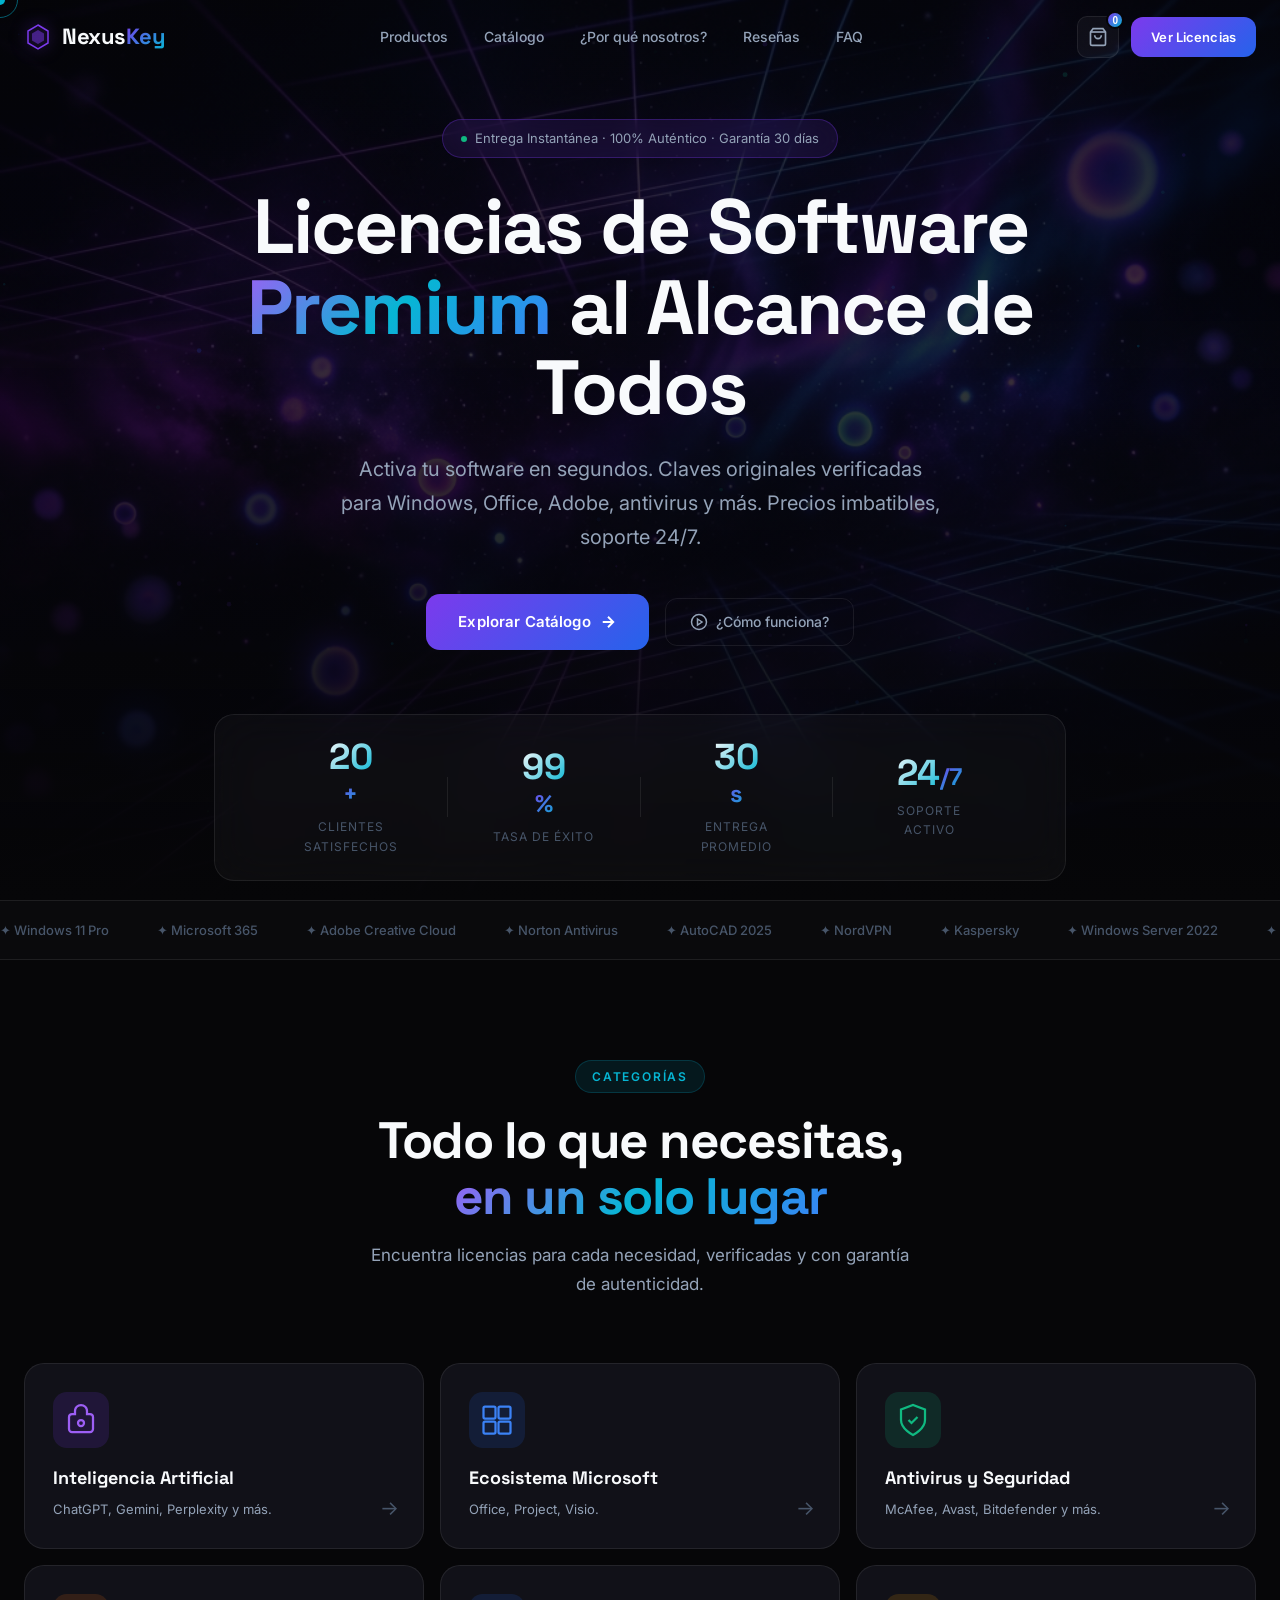
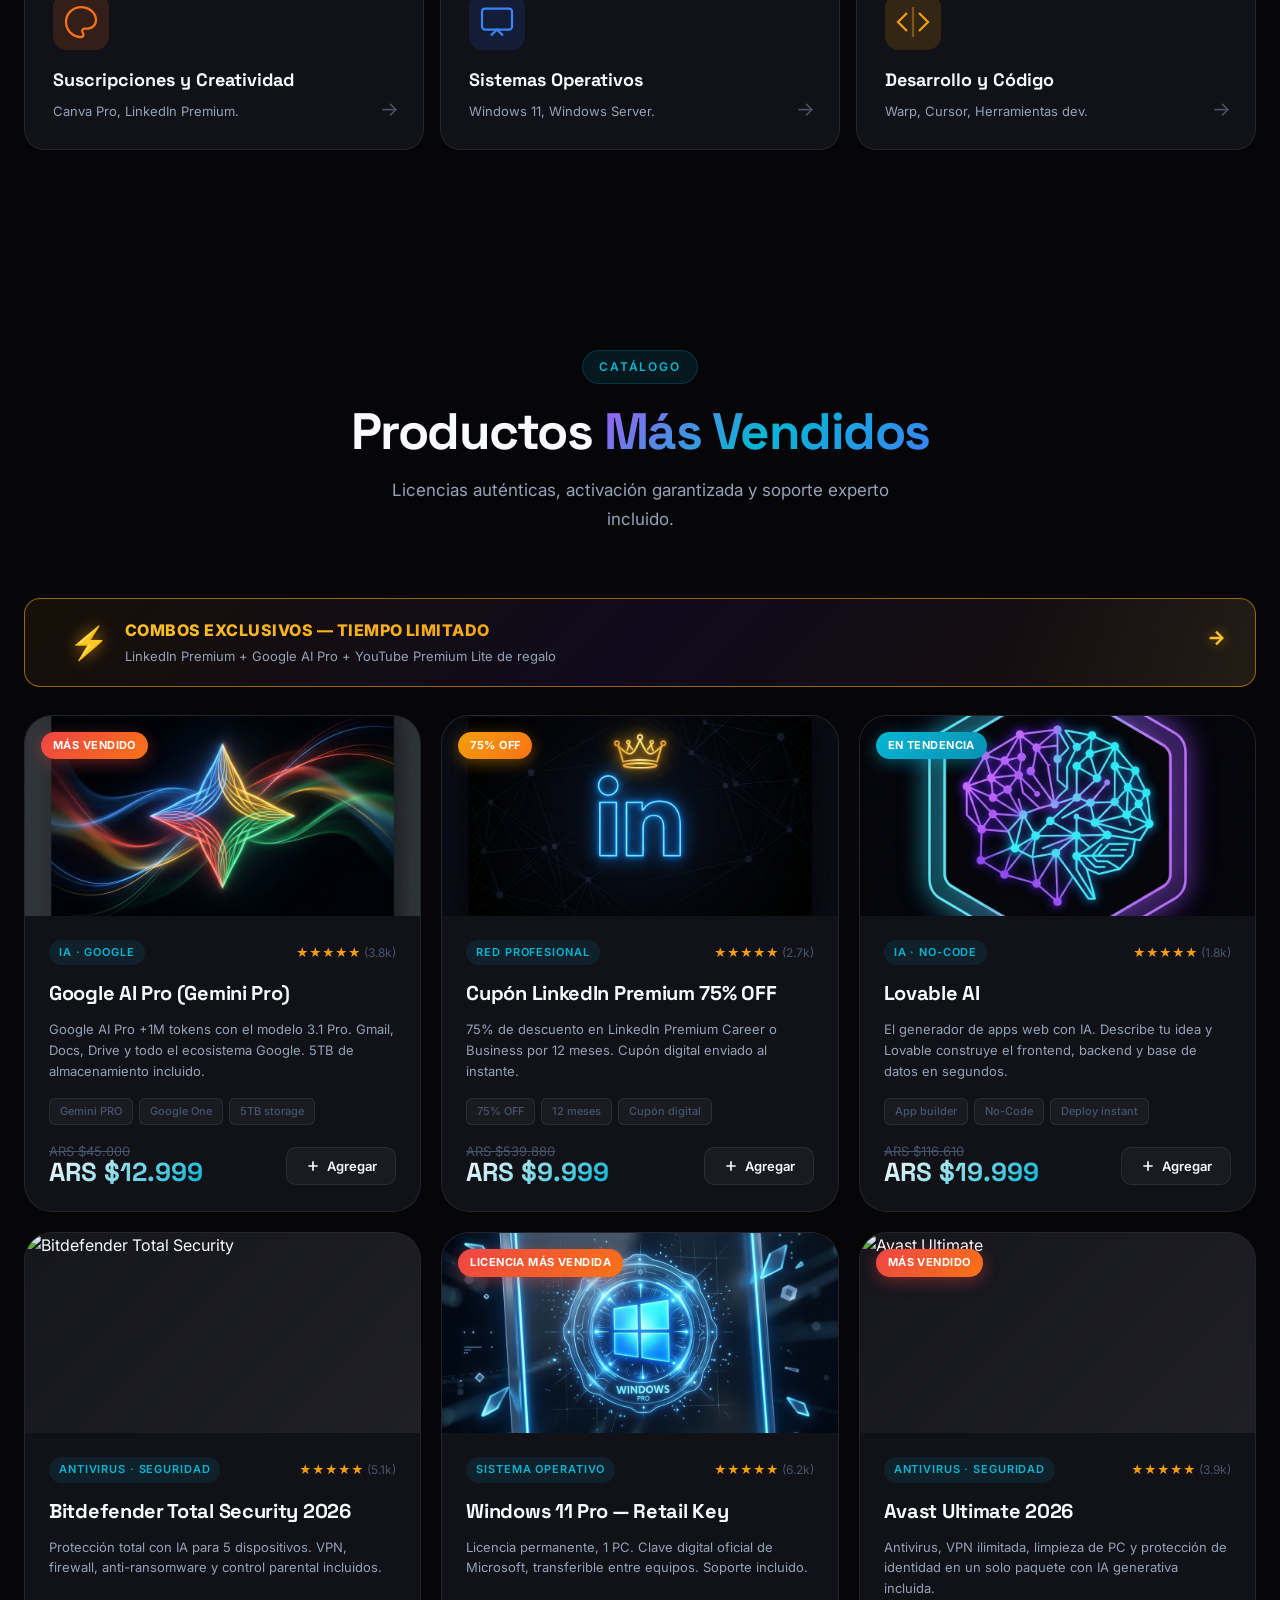
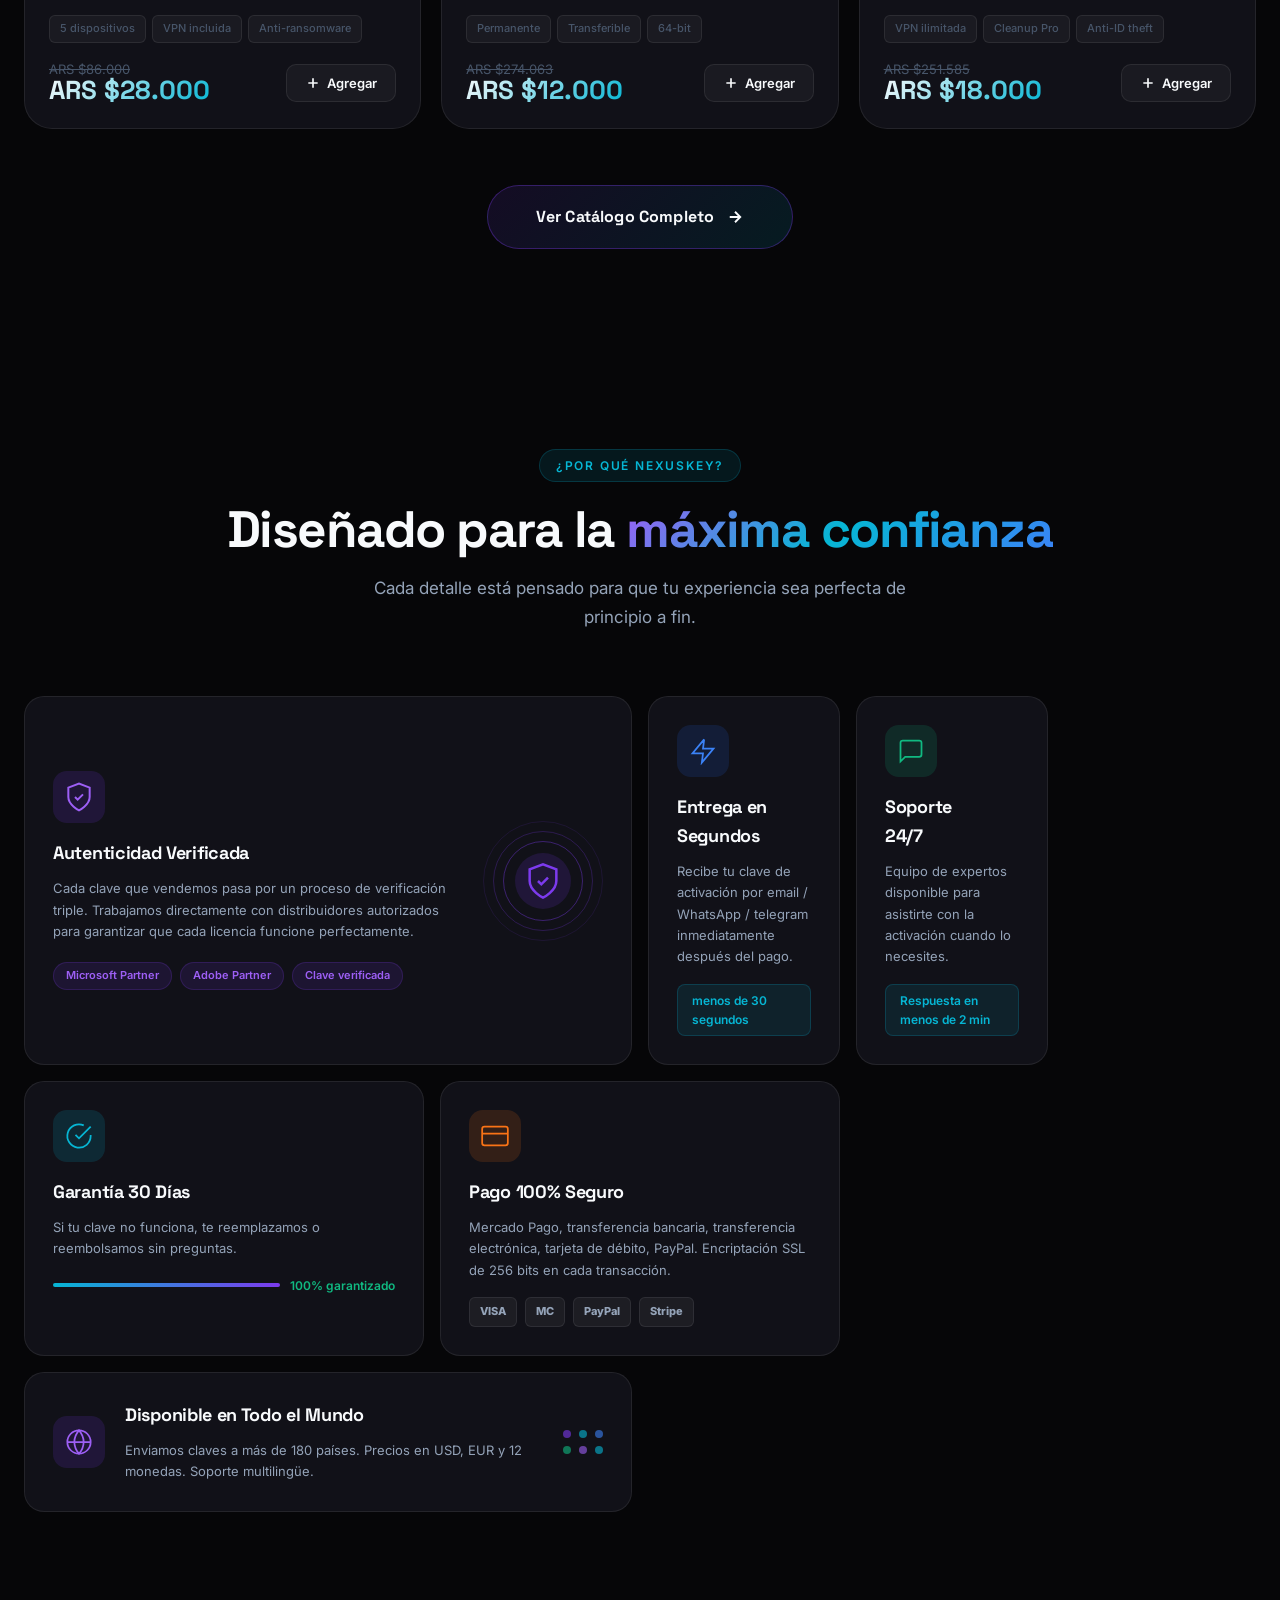
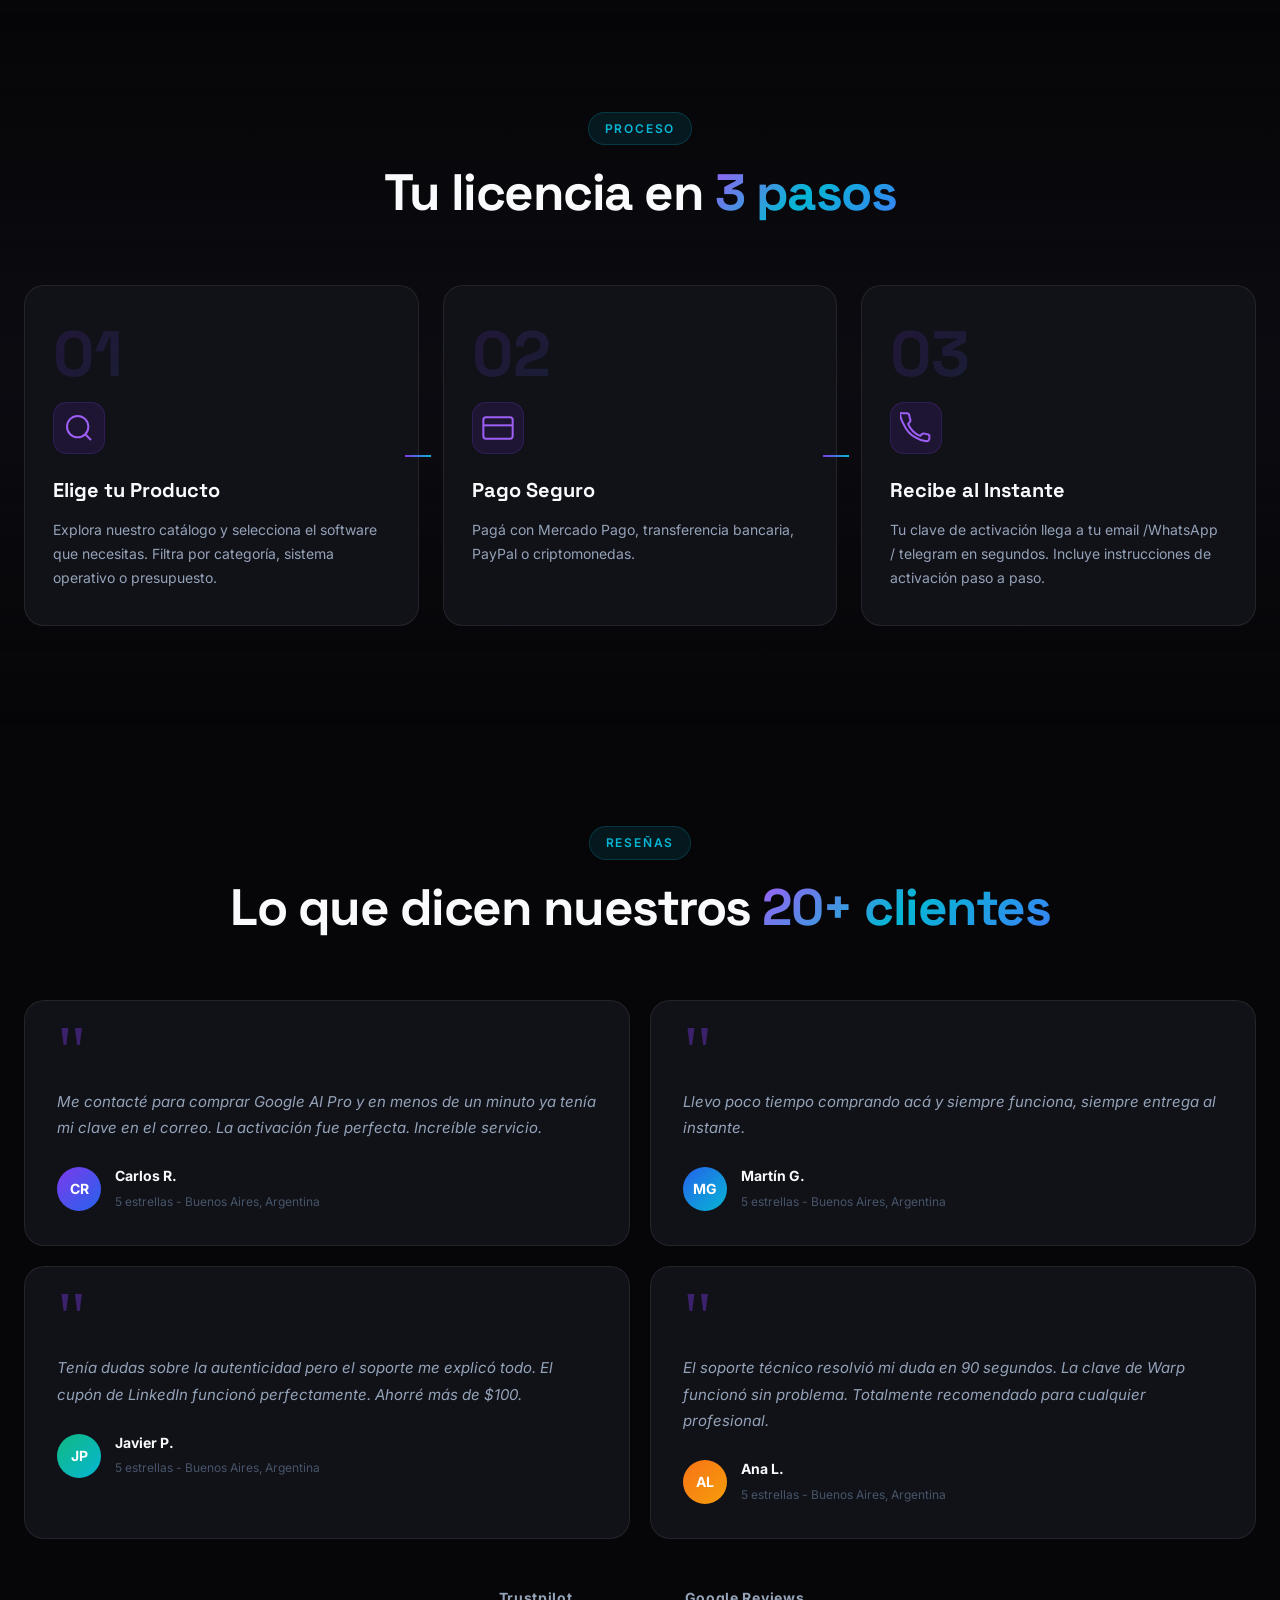
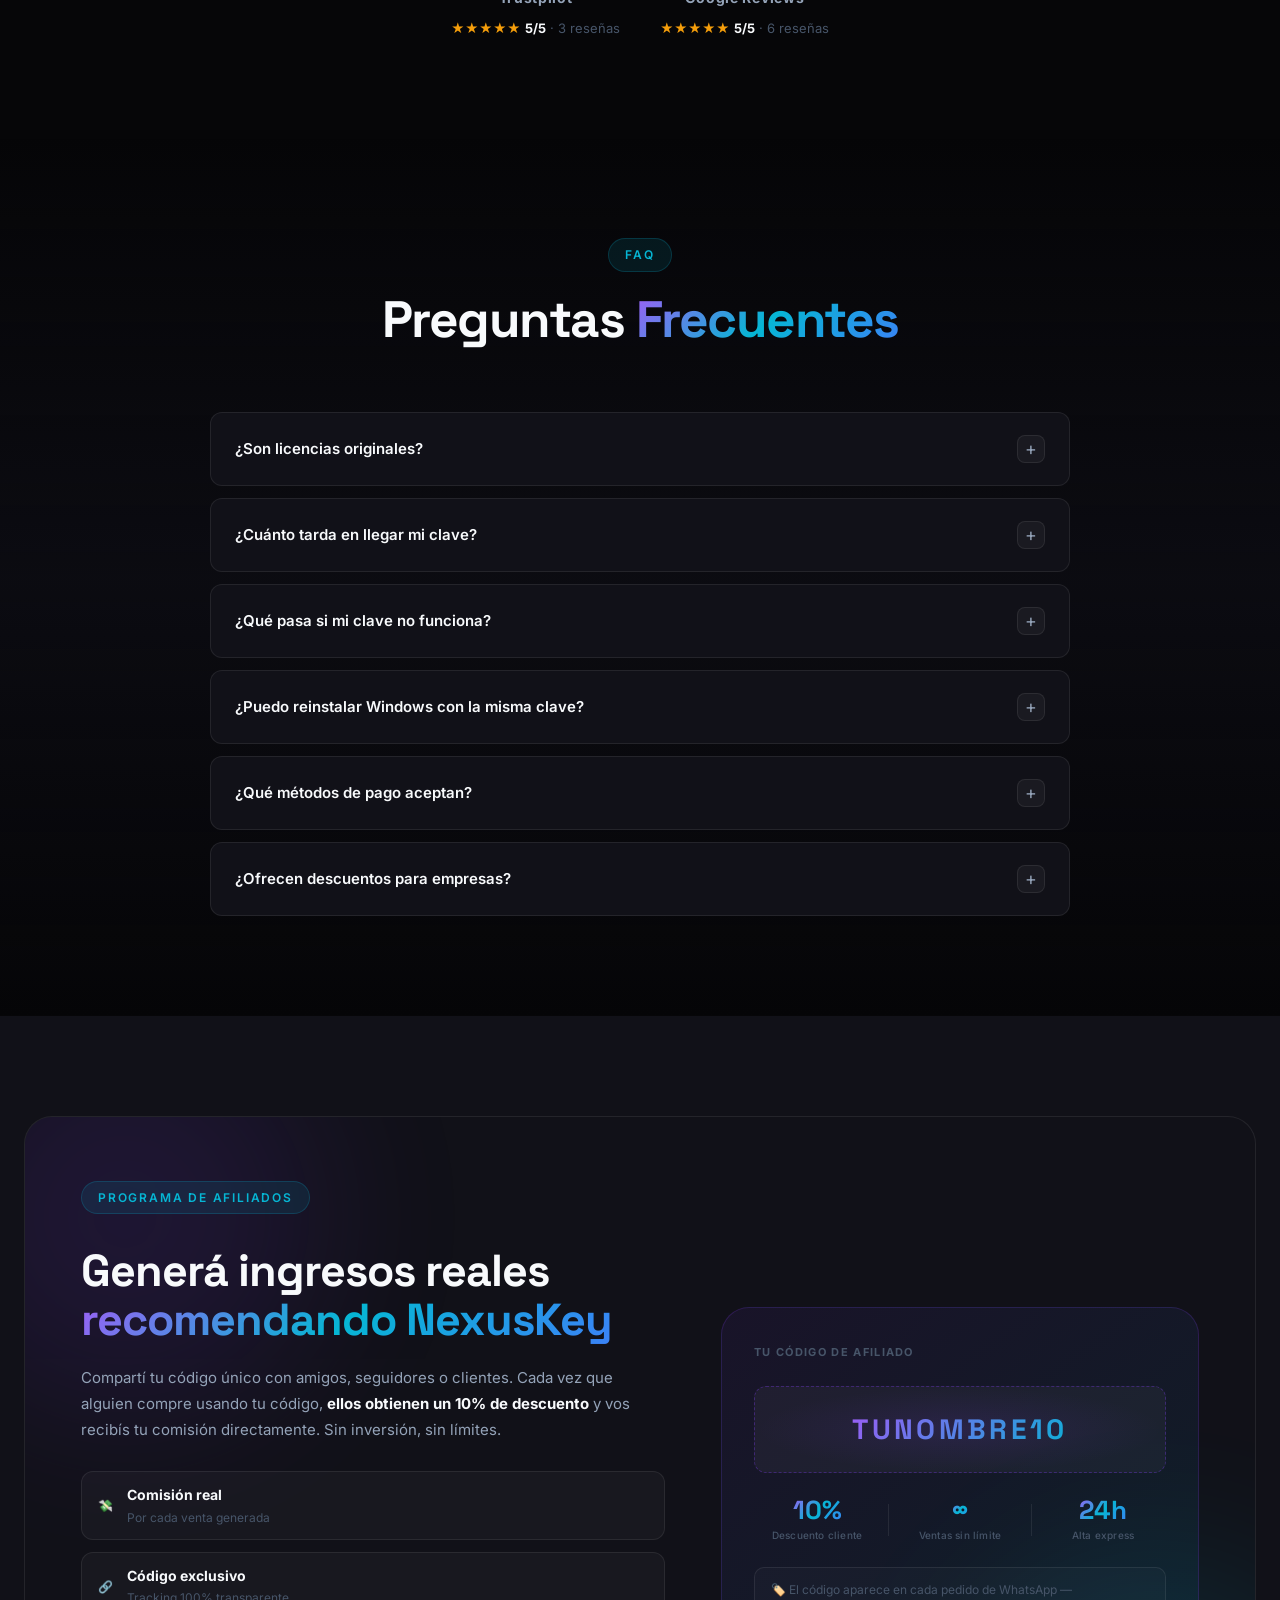
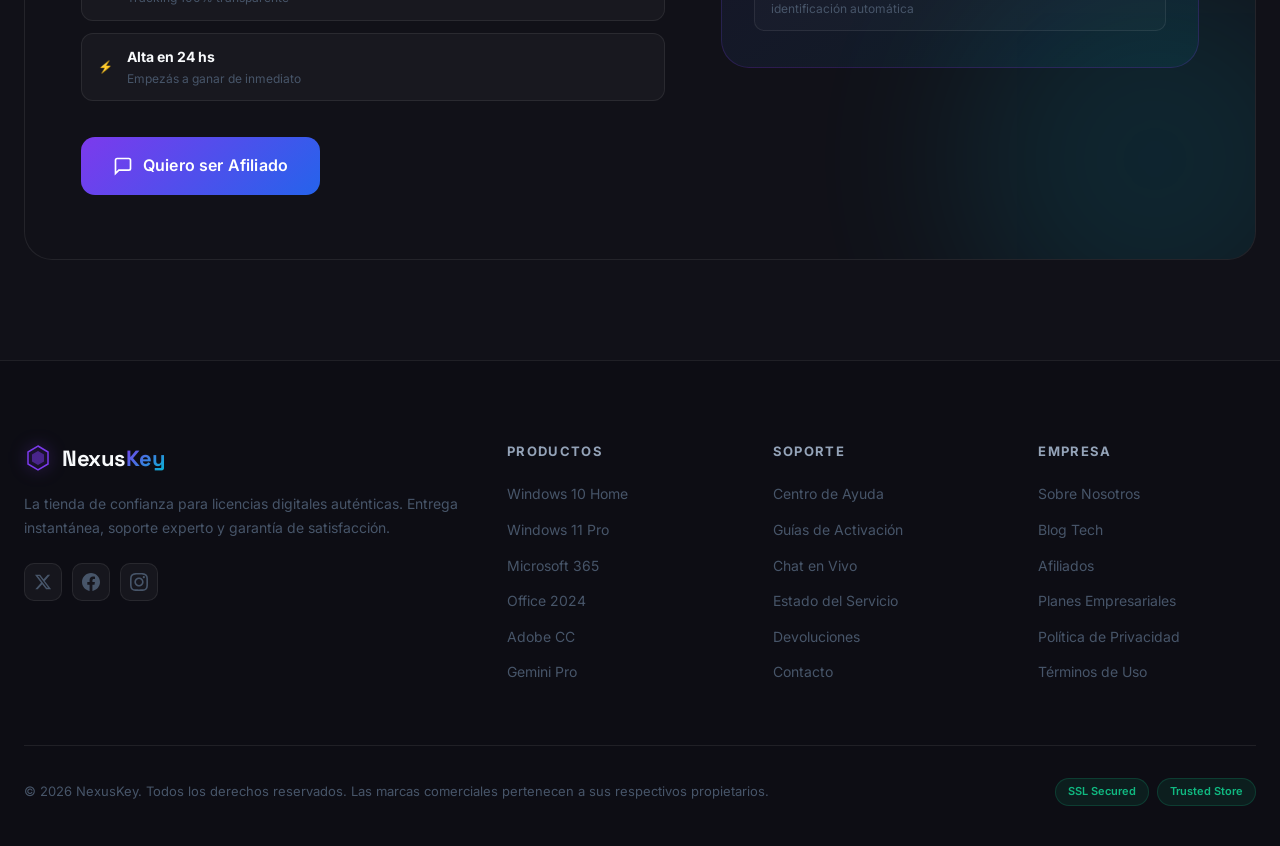
==== commit 3ac9dd9c: "Tienda Web Licencias 2.3.1 (cambio de precios)" ====
--- a/index.html
+++ b/index.html
@@ -318,7 +318,7 @@
         <!-- ╔══════════ FILA 1 — DESTACADOS ══════════╗ -->
 
         <!-- 1 · Google AI Pro (Gemini Pro) | MÁS VENDIDO -->
-        <div class="product-card glow-card-blue" id="prod-gemini"
+        <div class="product-card glow-card-blue" id="prod-gemini" data-product-id="GOOGLE-AI-PRO"
           data-qv-name="Google AI Pro (Gemini Pro)"
           data-qv-tag="IA · Google"
           data-qv-stars="5" data-qv-reviews="3.8k"
@@ -349,9 +349,9 @@
             <div class="product-footer">
               <div class="product-price">
                 <span class="price-old">ARS $45.000</span>
-                <span class="price-current">ARS $20.000</span>
-              </div>
-              <button class="btn-add-cart" onclick="event.stopPropagation(); addToCart('Google AI Pro (Gemini Pro)', 20000, this)" id="btn-gemini">
+                <span class="price-current">ARS $12.999</span>
+              </div>
+              <button class="btn-add-cart" onclick="event.stopPropagation(); addToCart('Google AI Pro (Gemini Pro)', 12999, this)" id="btn-gemini">
                 <svg width="16" height="16" viewBox="0 0 24 24" fill="none" stroke="currentColor" stroke-width="2.5"><path d="M12 5v14M5 12h14" /></svg>
                 Agregar
               </button>
@@ -360,7 +360,7 @@
         </div>
 
         <!-- 2 · Cupón LinkedIn Premium 75% OFF -->
-        <div class="product-card glow-card-gold" id="prod-linkedin"
+        <div class="product-card glow-card-gold" id="prod-linkedin" data-product-id="LINKEDIN-75OFF"
           data-qv-name="Cupón LinkedIn Premium 75% OFF — 12 Meses"
           data-qv-tag="Red Profesional · Suscripción"
           data-qv-stars="5" data-qv-reviews="2.7k"
@@ -390,10 +390,10 @@
             </div>
             <div class="product-footer">
               <div class="product-price">
-                <span class="price-old">ARS $115.200</span>
-                <span class="price-current">ARS $20.000</span>
-              </div>
-              <button class="btn-add-cart" onclick="event.stopPropagation(); addToCart('LinkedIn Premium 75% OFF 12 Meses', 19.99, this)" id="btn-linkedin">
+                <span class="price-old">ARS $539.880</span>
+                <span class="price-current">ARS $9.999</span>
+              </div>
+              <button class="btn-add-cart" onclick="event.stopPropagation(); addToCart('LinkedIn Premium 75% OFF 12 Meses', 9999, this)" id="btn-linkedin">
                 <svg width="16" height="16" viewBox="0 0 24 24" fill="none" stroke="currentColor" stroke-width="2.5"><path d="M12 5v14M5 12h14" /></svg>
                 Agregar
               </button>
@@ -402,7 +402,7 @@
         </div>
 
         <!-- 3 · Lovable AI | EN TENDENCIA -->
-        <div class="product-card glow-card-orange" id="prod-lovable"
+        <div class="product-card glow-card-orange" id="prod-lovable" data-product-id="LOVABLE-AI"
           data-qv-name="Lovable AI"
           data-qv-tag="IA · No-Code"
           data-qv-stars="5" data-qv-reviews="1.8k"
@@ -433,9 +433,9 @@
             <div class="product-footer">
               <div class="product-price">
                 <span class="price-old">ARS $116.610</span>
-                <span class="price-current">ARS $35.000</span>
-              </div>
-              <button class="btn-add-cart" onclick="event.stopPropagation(); addToCart('Lovable AI', 19.99, this)" id="btn-lovable">
+                <span class="price-current">ARS $19.999</span>
+              </div>
+              <button class="btn-add-cart" onclick="event.stopPropagation(); addToCart('Lovable AI', 19999, this)" id="btn-lovable">
                 <svg width="16" height="16" viewBox="0 0 24 24" fill="none" stroke="currentColor" stroke-width="2.5"><path d="M12 5v14M5 12h14" /></svg>
                 Agregar
               </button>
@@ -446,7 +446,7 @@
         <!-- ╔══════════ FILA 2 — SEGURIDAD Y SISTEMAS ══════════╗ -->
 
         <!-- 4 · Bitdefender Total Security -->
-        <div class="product-card glow-card-blue" id="prod-bitdefender"
+        <div class="product-card glow-card-blue" id="prod-bitdefender" data-product-id="BITDEFENDER-TS"
           data-qv-name="Bitdefender Total Security 2026"
           data-qv-tag="Antivirus · Seguridad"
           data-qv-stars="5" data-qv-reviews="5.1k"
@@ -476,9 +476,9 @@
             <div class="product-footer">
               <div class="product-price">
                 <span class="price-old">ARS $86.000</span>
-                <span class="price-current">ARS $35.000</span>
-              </div>
-              <button class="btn-add-cart" onclick="event.stopPropagation(); addToCart('Bitdefender Total Security 2026', 19.99, this)" id="btn-bitdefender">
+                <span class="price-current">ARS $28.000</span>
+              </div>
+              <button class="btn-add-cart" onclick="event.stopPropagation(); addToCart('Bitdefender Total Security 2026', 28000, this)" id="btn-bitdefender">
                 <svg width="16" height="16" viewBox="0 0 24 24" fill="none" stroke="currentColor" stroke-width="2.5"><path d="M12 5v14M5 12h14" /></svg>
                 Agregar
               </button>
@@ -487,7 +487,7 @@
         </div>
 
         <!-- 5 · Windows 11 Pro — Retail Key | LICENCIA MÁS VENDIDA -->
-        <div class="product-card glow-card-cyan" id="prod-win11"
+        <div class="product-card glow-card-cyan" id="prod-win11" data-product-id="WIN11-PRO"
           data-qv-name="Windows 11 Pro — Retail Key"
           data-qv-tag="Sistema Operativo"
           data-qv-stars="5" data-qv-reviews="6.2k"
@@ -517,10 +517,10 @@
             </div>
             <div class="product-footer">
               <div class="product-price">
-                <span class="price-old">$374.551</span>
+                <span class="price-old">ARS $274.063</span>
                 <span class="price-current">ARS $12.000</span>
               </div>
-              <button class="btn-add-cart" onclick="event.stopPropagation(); addToCart('Windows 11 Pro Retail Key', 24.99, this)" id="btn-win11">
+              <button class="btn-add-cart" onclick="event.stopPropagation(); addToCart('Windows 11 Pro Retail Key', 12000, this)" id="btn-win11">
                 <svg width="16" height="16" viewBox="0 0 24 24" fill="none" stroke="currentColor" stroke-width="2.5"><path d="M12 5v14M5 12h14" /></svg>
                 Agregar
               </button>
@@ -529,7 +529,7 @@
         </div>
 
         <!-- 6 · Avast Ultimate | MÁS VENDIDO -->
-        <div class="product-card glow-card-orange" id="prod-avast"
+        <div class="product-card glow-card-orange" id="prod-avast" data-product-id="AVAST-ULT"
           data-qv-name="Avast Ultimate 2026"
           data-qv-tag="Antivirus · Seguridad"
           data-qv-stars="5" data-qv-reviews="3.9k"
@@ -560,9 +560,9 @@
             <div class="product-footer">
               <div class="product-price">
                 <span class="price-old">ARS $251.585</span>
-                <span class="price-current">ARS $35.000</span>
-              </div>
-              <button class="btn-add-cart" onclick="event.stopPropagation(); addToCart('Avast Ultimate 2026', 17.99, this)" id="btn-avast">
+                <span class="price-current">ARS $18.000</span>
+              </div>
+              <button class="btn-add-cart" onclick="event.stopPropagation(); addToCart('Avast Ultimate 2026', 18000, this)" id="btn-avast">
                 <svg width="16" height="16" viewBox="0 0 24 24" fill="none" stroke="currentColor" stroke-width="2.5"><path d="M12 5v14M5 12h14" /></svg>
                 Agregar
               </button>
@@ -1245,6 +1245,8 @@
   </div><!-- /qv-overlay -->
 
   <script src="app.js"></script>
+  <!-- ═══ CSV PRODUCT LOADER — Carga precios desde csv/productos.csv ═══ -->
+  <script src="csv/csv-loader.js"></script>
   <script>
     // Init: garantiza que todos los productos sean visibles al cargar
     // Corre sincrónicamente después de app.js, con el DOM ya completo
--- a/style.css
+++ b/style.css
@@ -3598,3 +3598,129 @@
   transform: translateY(-2px) scale(1.02);
   box-shadow: 0 8px 28px rgba(56,189,248,0.5), 0 4px 12px rgba(124,58,237,0.35);
 }
+
+/* ── Variante VIOLETA/CIAN (Pack Creador) ── */
+
+@keyframes bundleGlowViolet {
+  0%   { border-color: #a855f7; box-shadow: 0 0 18px rgba(168,85,247,0.55), 0 0 40px rgba(168,85,247,0.20); }
+  50%  { border-color: #22d3ee; box-shadow: 0 0 18px rgba(34,211,238,0.55), 0 0 40px rgba(34,211,238,0.22); }
+  100% { border-color: #a855f7; box-shadow: 0 0 18px rgba(168,85,247,0.55), 0 0 40px rgba(168,85,247,0.20); }
+}
+
+.bundle-card-violet {
+  border: 1.5px solid #a855f7;
+  animation: bundleGlowViolet 4s ease-in-out infinite;
+}
+
+.bundle-card-violet::before {
+  background: linear-gradient(90deg, #a855f7, #22d3ee, #7c3aed, #a855f7);
+  background-size: 200% 100%;
+  animation: shimmer 2.5s linear infinite;
+}
+
+.badge-bundle-violet {
+  background: linear-gradient(135deg, #7c3aed, #a855f7);
+  color: #fff;
+  font-weight: 800;
+  font-size: 11px;
+  letter-spacing: 0.06em;
+  text-transform: uppercase;
+  box-shadow: 0 2px 12px rgba(168,85,247,0.50);
+}
+
+.bundle-gift-banner-violet {
+  background: linear-gradient(
+    90deg,
+    rgba(168,85,247,0.12) 0%,
+    rgba(168,85,247,0.25) 40%,
+    rgba(34,211,238,0.18) 60%,
+    rgba(168,85,247,0.12) 100%
+  );
+  background-size: 200% auto;
+  animation: shimmer 3s linear infinite;
+  border: 1px solid rgba(168,85,247,0.35);
+  color: #c084fc;
+}
+
+.bundle-price-violet {
+  background: linear-gradient(135deg, #a855f7, #22d3ee);
+  -webkit-background-clip: text;
+  -webkit-text-fill-color: transparent;
+  background-clip: text;
+  filter: drop-shadow(0 0 8px rgba(168,85,247,0.60));
+}
+
+.btn-bundle-violet {
+  background: linear-gradient(135deg, #7c3aed 0%, #a855f7 50%, #22d3ee 100%) !important;
+  border: none !important;
+  box-shadow: 0 4px 20px rgba(168,85,247,0.45), 0 2px 8px rgba(34,211,238,0.30);
+  font-weight: 800;
+}
+
+.btn-bundle-violet:hover {
+  transform: translateY(-2px) scale(1.02);
+  box-shadow: 0 8px 28px rgba(168,85,247,0.55), 0 4px 12px rgba(34,211,238,0.40);
+}
+
+/* ── Variante AZUL CORPORATIVO/CIAN (Pack Perfil Pro) ── */
+
+@keyframes bundleGlowCorp {
+  0%   { border-color: #1d4ed8; box-shadow: 0 0 18px rgba(29,78,216,0.55), 0 0 40px rgba(29,78,216,0.22); }
+  50%  { border-color: #06b6d4; box-shadow: 0 0 18px rgba(6,182,212,0.55), 0 0 40px rgba(6,182,212,0.22); }
+  100% { border-color: #1d4ed8; box-shadow: 0 0 18px rgba(29,78,216,0.55), 0 0 40px rgba(29,78,216,0.22); }
+}
+
+.bundle-card-corp {
+  border: 1.5px solid #1d4ed8;
+  animation: bundleGlowCorp 4s ease-in-out infinite;
+}
+
+.bundle-card-corp::before {
+  background: linear-gradient(90deg, #1d4ed8, #06b6d4, #3b82f6, #1d4ed8);
+  background-size: 200% 100%;
+  animation: shimmer 2.5s linear infinite;
+}
+
+.badge-bundle-corp {
+  background: linear-gradient(135deg, #1d4ed8, #2563eb);
+  color: #fff;
+  font-weight: 800;
+  font-size: 11px;
+  letter-spacing: 0.06em;
+  text-transform: uppercase;
+  box-shadow: 0 2px 12px rgba(29,78,216,0.50);
+}
+
+.bundle-gift-banner-corp {
+  background: linear-gradient(
+    90deg,
+    rgba(29,78,216,0.12) 0%,
+    rgba(29,78,216,0.25) 40%,
+    rgba(6,182,212,0.18) 60%,
+    rgba(29,78,216,0.12) 100%
+  );
+  background-size: 200% auto;
+  animation: shimmer 3s linear infinite;
+  border: 1px solid rgba(29,78,216,0.35);
+  color: #60a5fa;
+}
+
+.bundle-price-corp {
+  background: linear-gradient(135deg, #3b82f6, #06b6d4);
+  -webkit-background-clip: text;
+  -webkit-text-fill-color: transparent;
+  background-clip: text;
+  filter: drop-shadow(0 0 8px rgba(29,78,216,0.60));
+}
+
+.btn-bundle-corp {
+  background: linear-gradient(135deg, #1d4ed8 0%, #2563eb 50%, #06b6d4 100%) !important;
+  border: none !important;
+  box-shadow: 0 4px 20px rgba(29,78,216,0.45), 0 2px 8px rgba(6,182,212,0.30);
+  font-weight: 800;
+}
+
+.btn-bundle-corp:hover {
+  transform: translateY(-2px) scale(1.02);
+  box-shadow: 0 8px 28px rgba(29,78,216,0.55), 0 4px 12px rgba(6,182,212,0.40);
+}
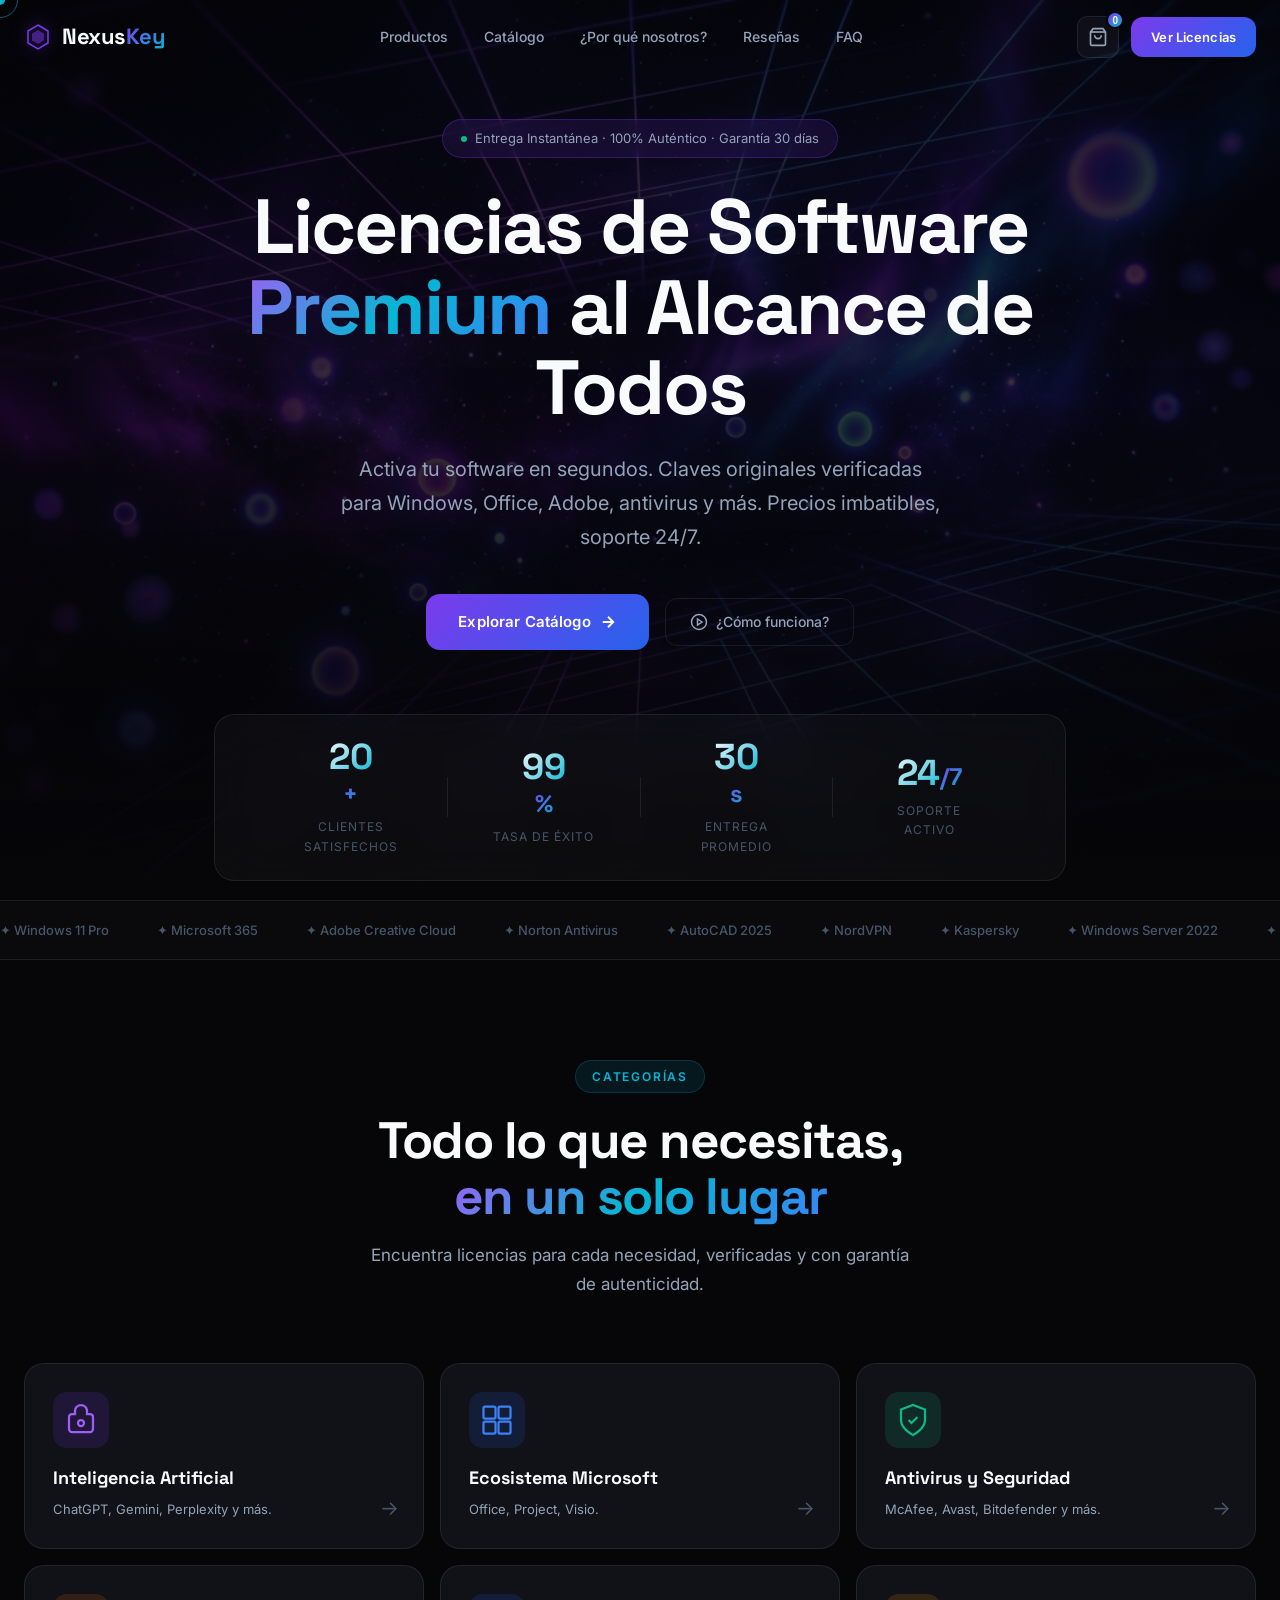
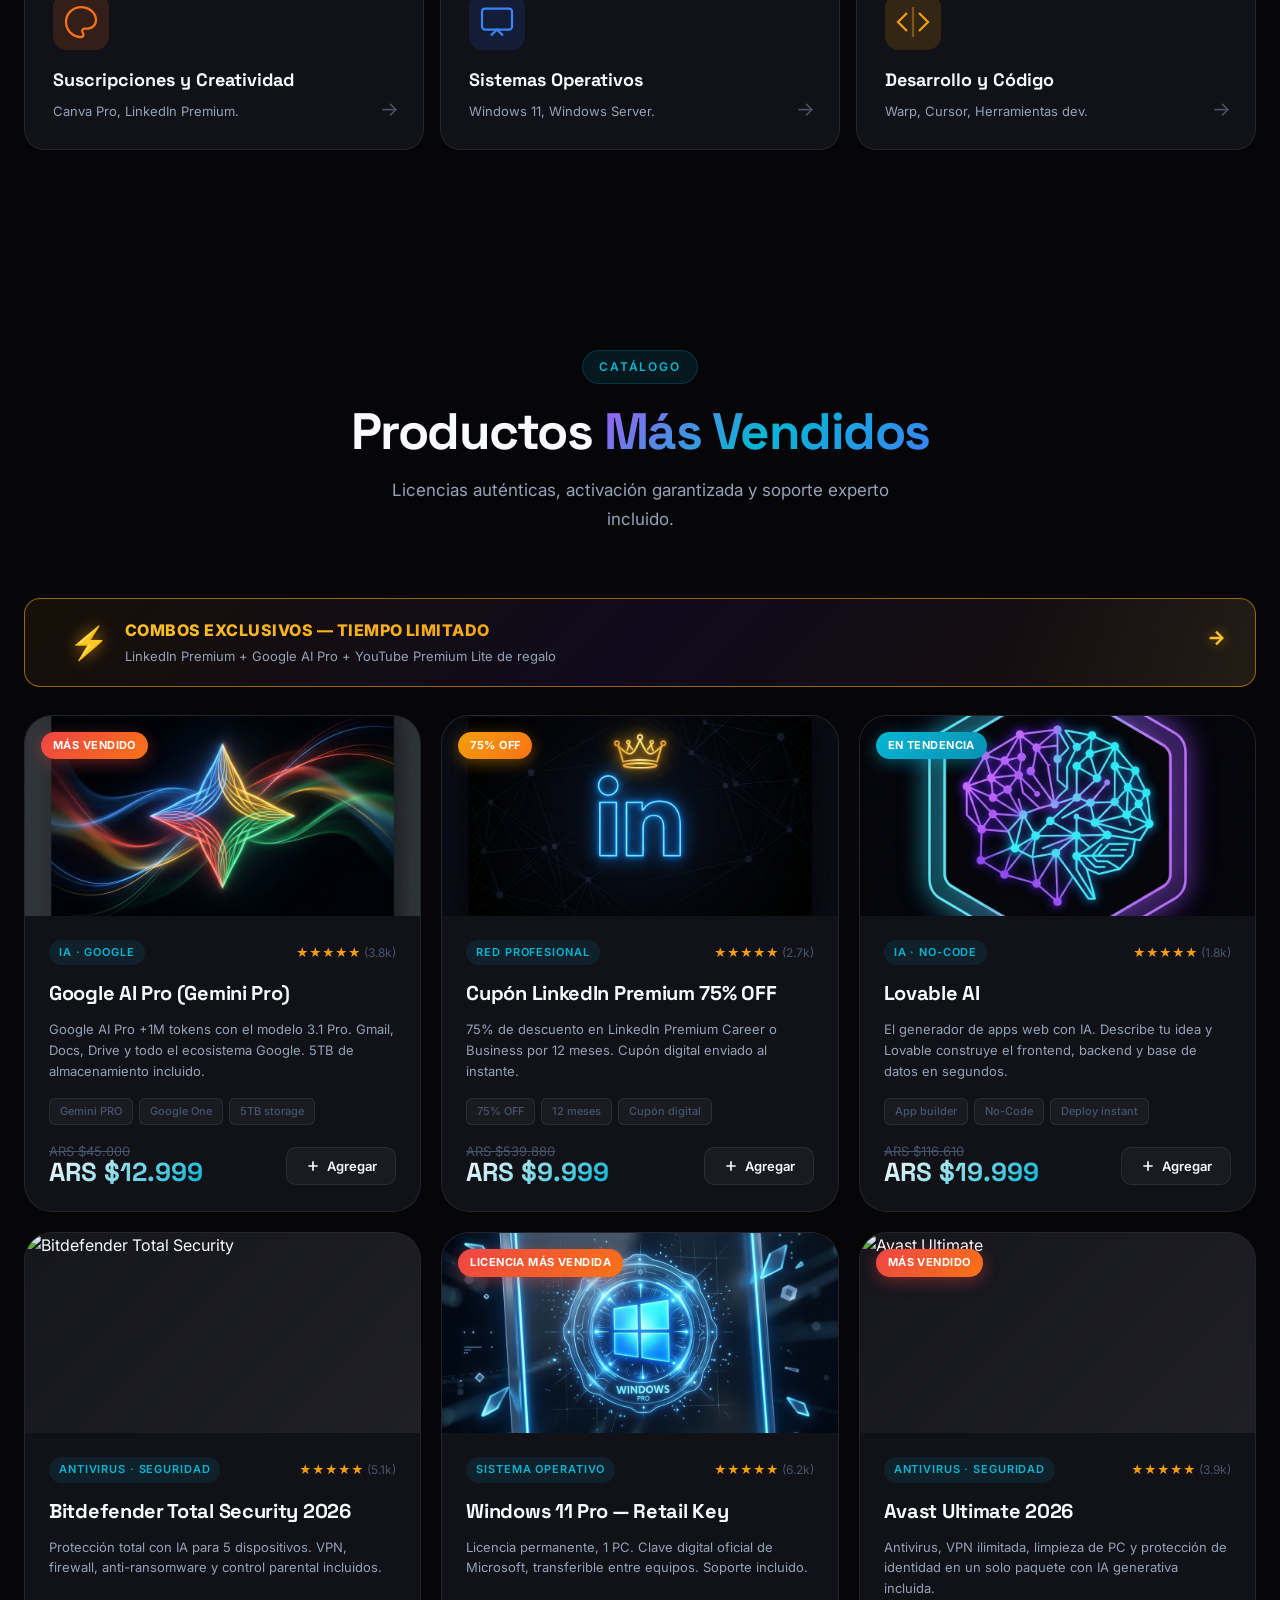
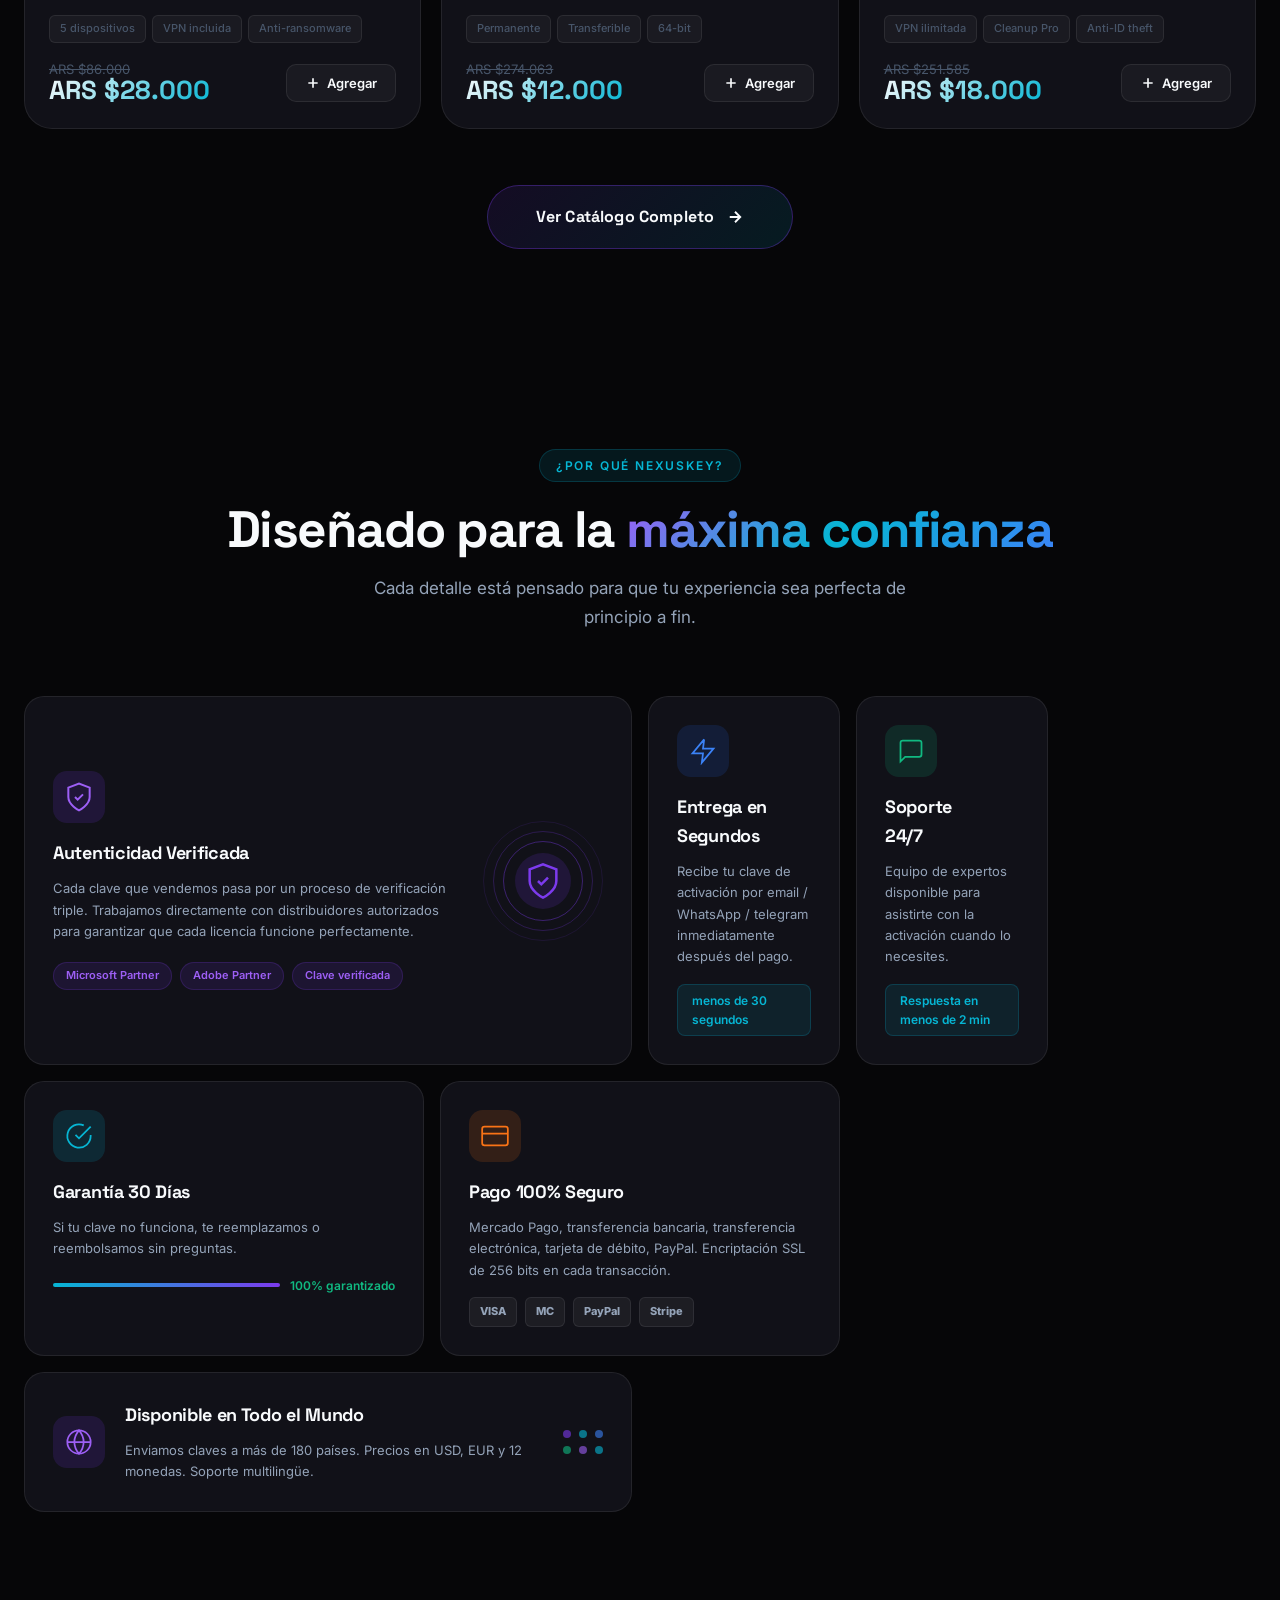
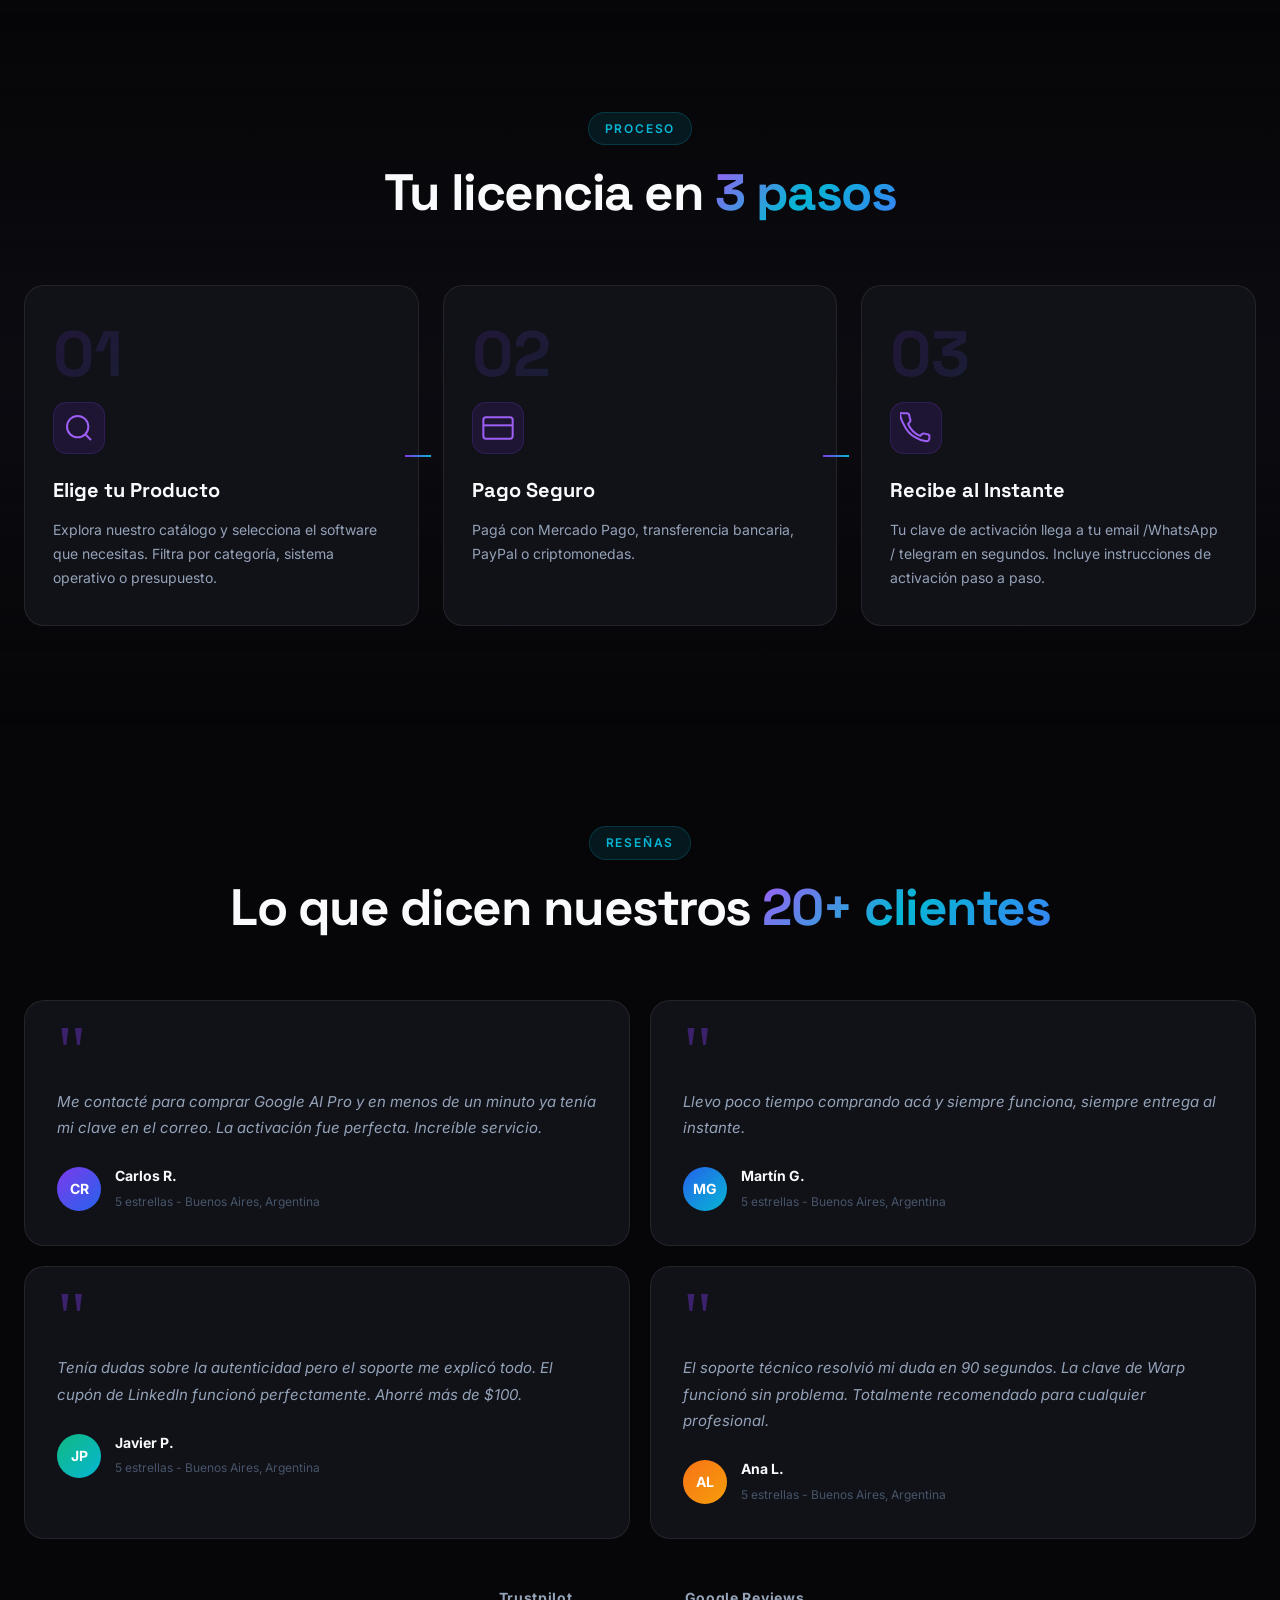
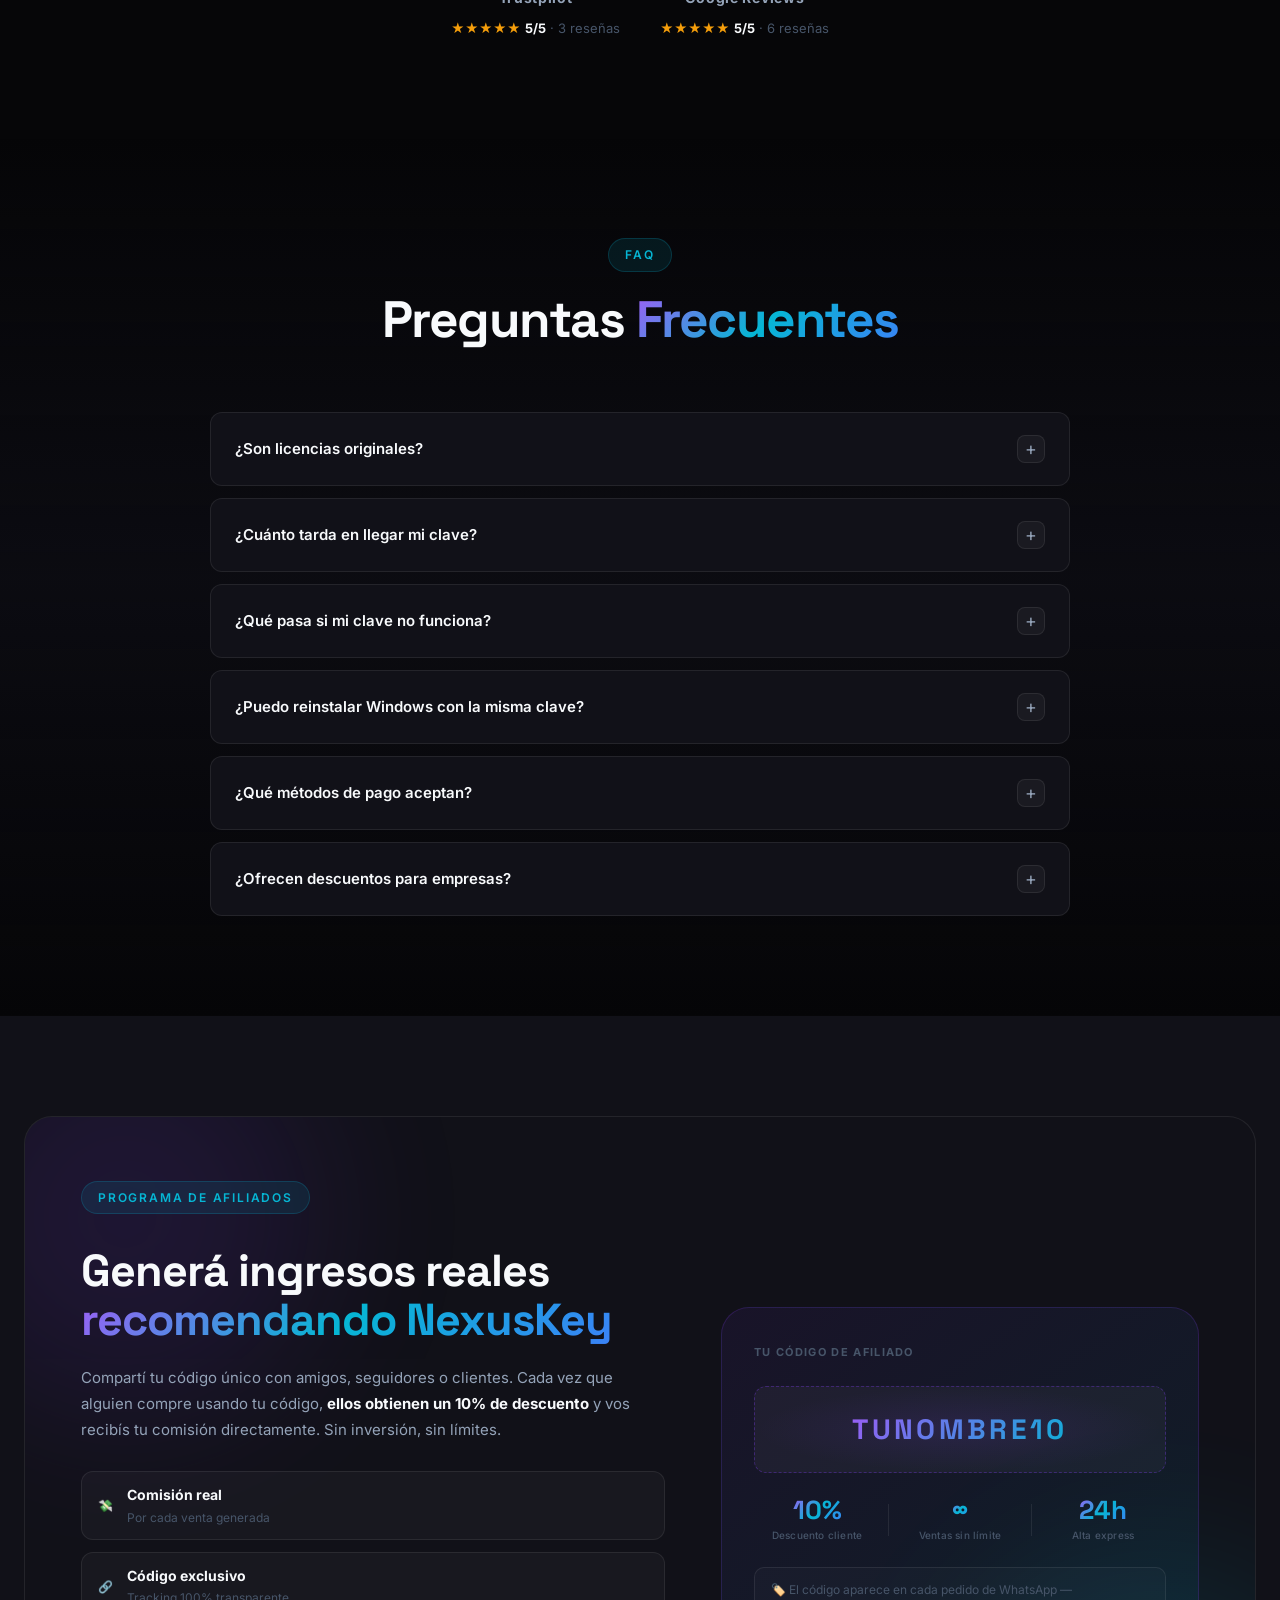
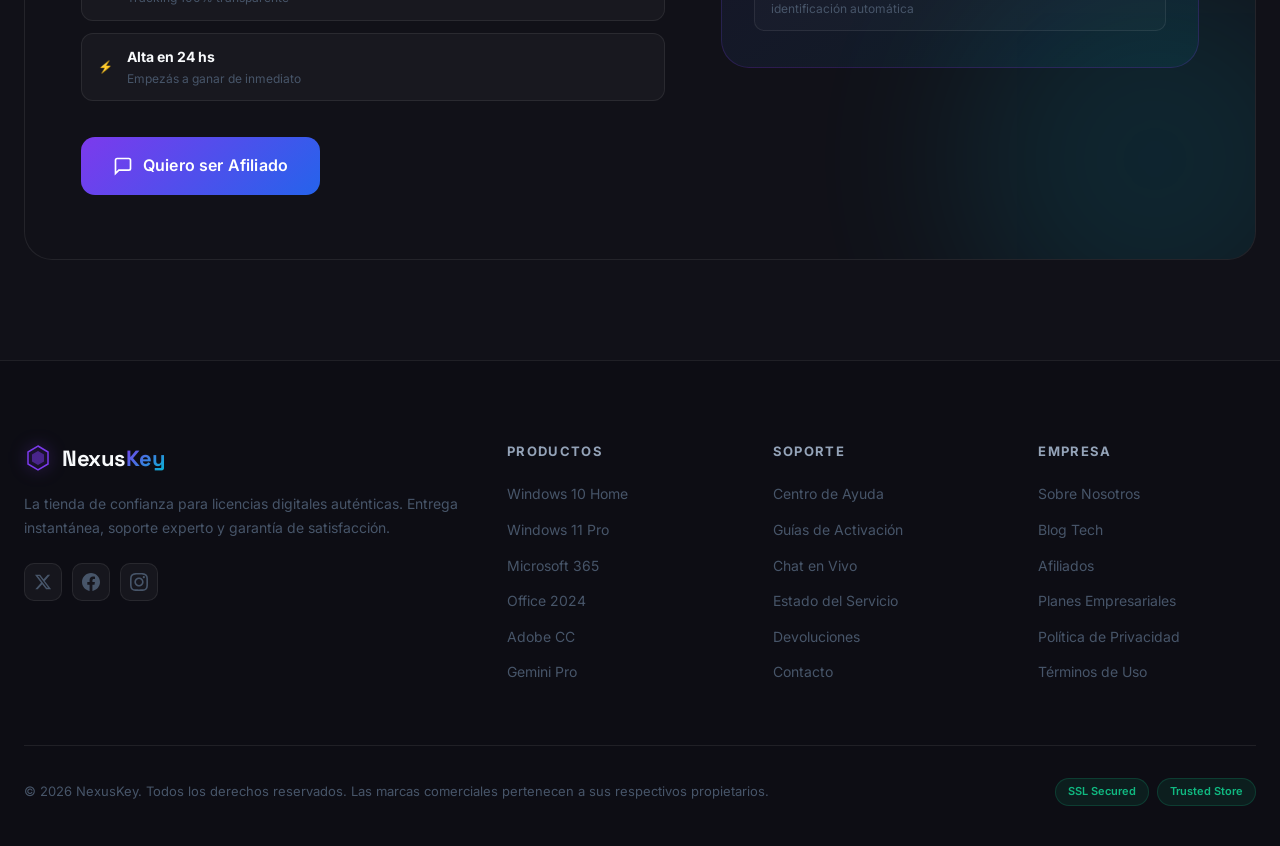
==== commit 720915d9: "Tienda Web Licencias 2.3.1" ====
--- a/index.html
+++ b/index.html
@@ -322,7 +322,7 @@
           data-qv-name="Google AI Pro (Gemini Pro)"
           data-qv-tag="IA · Google"
           data-qv-stars="5" data-qv-reviews="3.8k"
-          data-qv-price="20000" data-qv-old-price="20.00"
+          data-qv-price="12.999" data-qv-old-price="20.00"
           data-qv-img="assets/product_gemini.png"
           data-qv-glow="blue"
           data-qv-desc="Accedé al modelo Gemini PRO de Google con más de 1M de tokens de contexto. Integración nativa con Gmail, Docs, Drive, Sheets y Meet. Incluye Google One con 5TB de almacenamiento en la nube."
@@ -364,7 +364,7 @@
           data-qv-name="Cupón LinkedIn Premium 75% OFF — 12 Meses"
           data-qv-tag="Red Profesional · Suscripción"
           data-qv-stars="5" data-qv-reviews="2.7k"
-          data-qv-price="20000" data-qv-old-price="539.88"
+          data-qv-price="9.999" data-qv-old-price="539.88"
           data-qv-img="assets/product_linkedin.png"
           data-qv-glow="gold"
           data-qv-desc="Cupón de descuento exclusivo del 75% para LinkedIn Premium Career o Business. Válido por 12 meses completos. Aplica en cuentas nuevas y en muchas cuentas existentes elegibles."
@@ -406,7 +406,7 @@
           data-qv-name="Lovable AI"
           data-qv-tag="IA · No-Code"
           data-qv-stars="5" data-qv-reviews="1.8k"
-          data-qv-price="35000" data-qv-old-price="60.00"
+          data-qv-price="19.999" data-qv-old-price="60.00"
           data-qv-img="assets/cat_ia.png"
           data-qv-glow="orange"
           data-qv-desc="Lovable AI convierte ideas en apps web completas con una sola descripción. Sin escribir código, genera frontends, backends y bases de datos en segundos. El generador de apps con IA número 1 del mundo."
@@ -450,7 +450,7 @@
           data-qv-name="Bitdefender Total Security 2026"
           data-qv-tag="Antivirus · Seguridad"
           data-qv-stars="5" data-qv-reviews="5.1k"
-          data-qv-price="35000" data-qv-old-price="49.99"
+          data-qv-price="28.000" data-qv-old-price="49.99"
           data-qv-img="assets/cat_security.png"
           data-qv-glow="blue"
           data-qv-desc="La protección total de Bitdefender para 2026. Detección de amenazas en tiempo real con motor de IA, VPN integrada, firewall avanzado, protección anti-ransomware y control parental. Compatible con Windows, macOS, iOS y Android."
@@ -533,7 +533,7 @@
           data-qv-name="Avast Ultimate 2026"
           data-qv-tag="Antivirus · Seguridad"
           data-qv-stars="5" data-qv-reviews="3.9k"
-          data-qv-price="35000" data-qv-old-price="109.99"
+          data-qv-price="18.000" data-qv-old-price="109.99"
           data-qv-img="assets/cat_security.png"
           data-qv-glow="orange"
           data-qv-desc="Avast Ultimate 2026 combina antivirus galardonado, VPN privada, limpiador de PC y protector de identidad en un solo paquete. IA generativa integrada para detección proactiva de amenazas de nueva generación."
